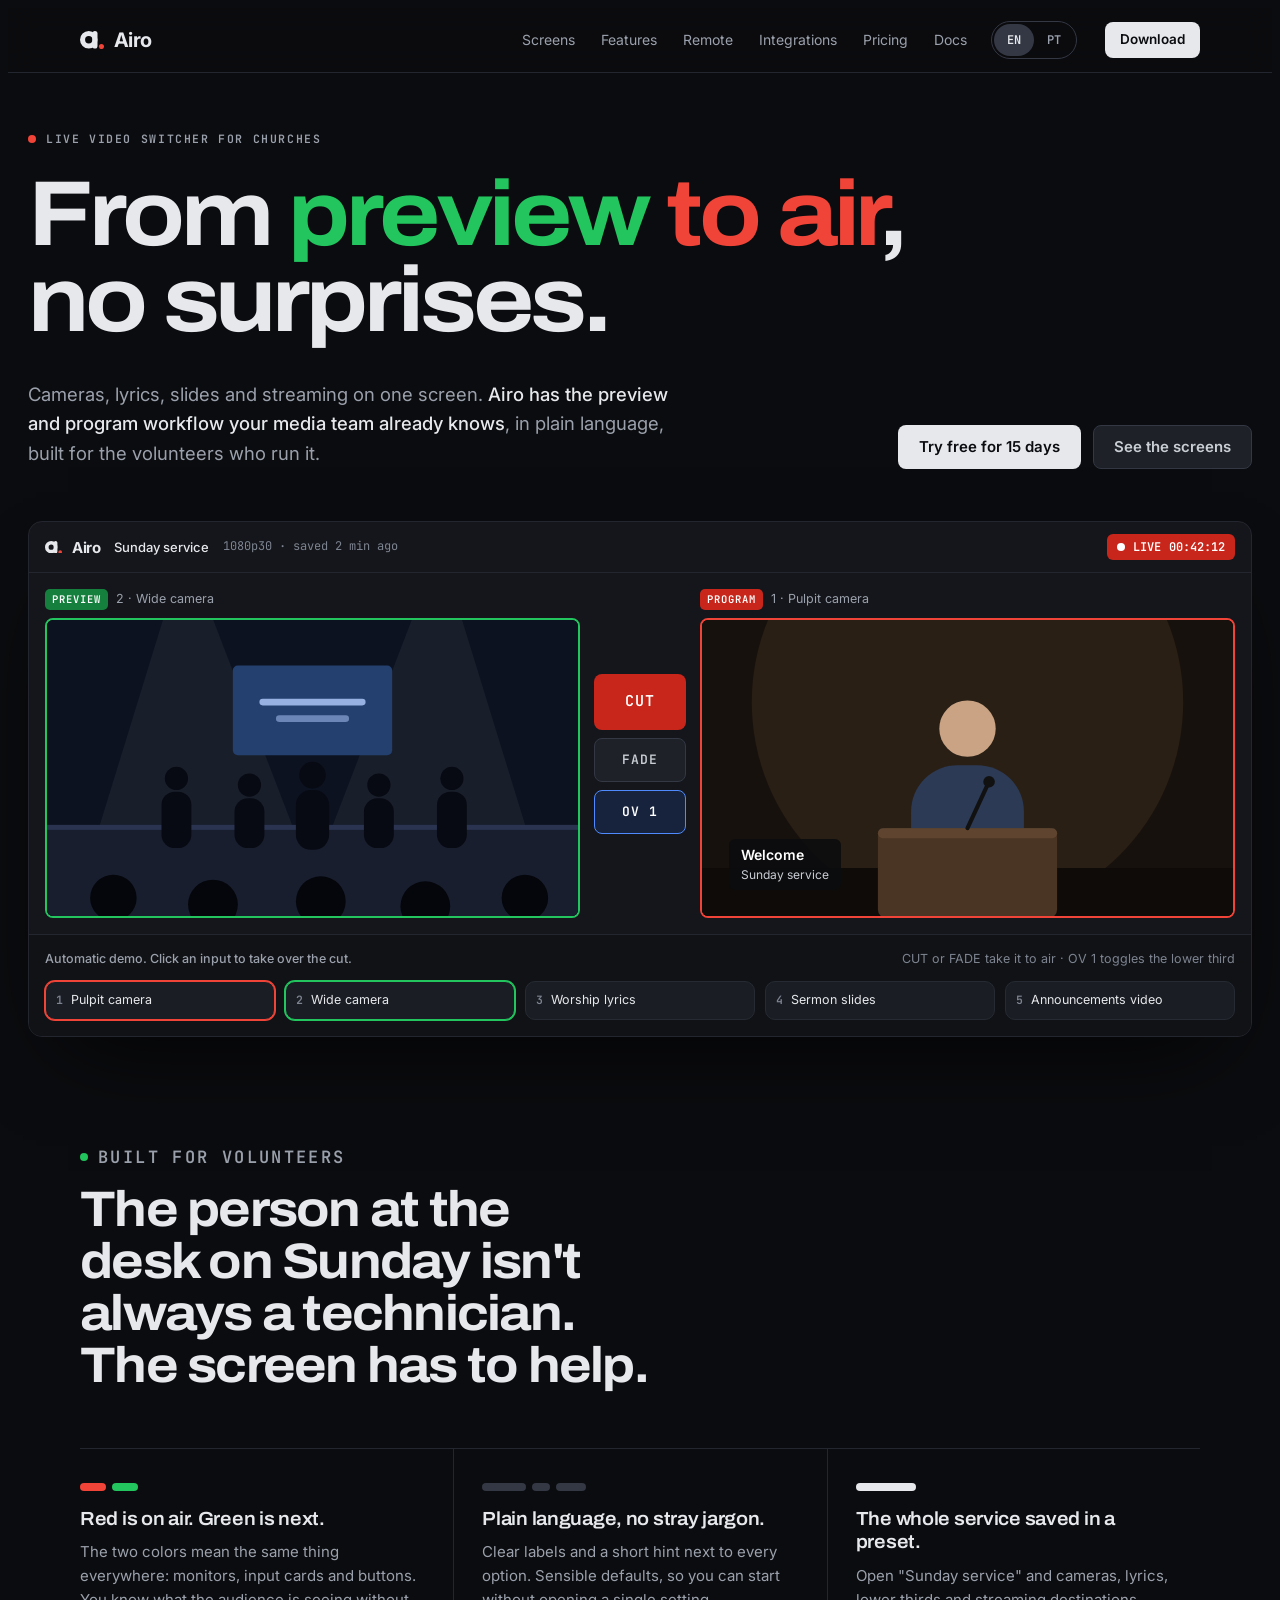
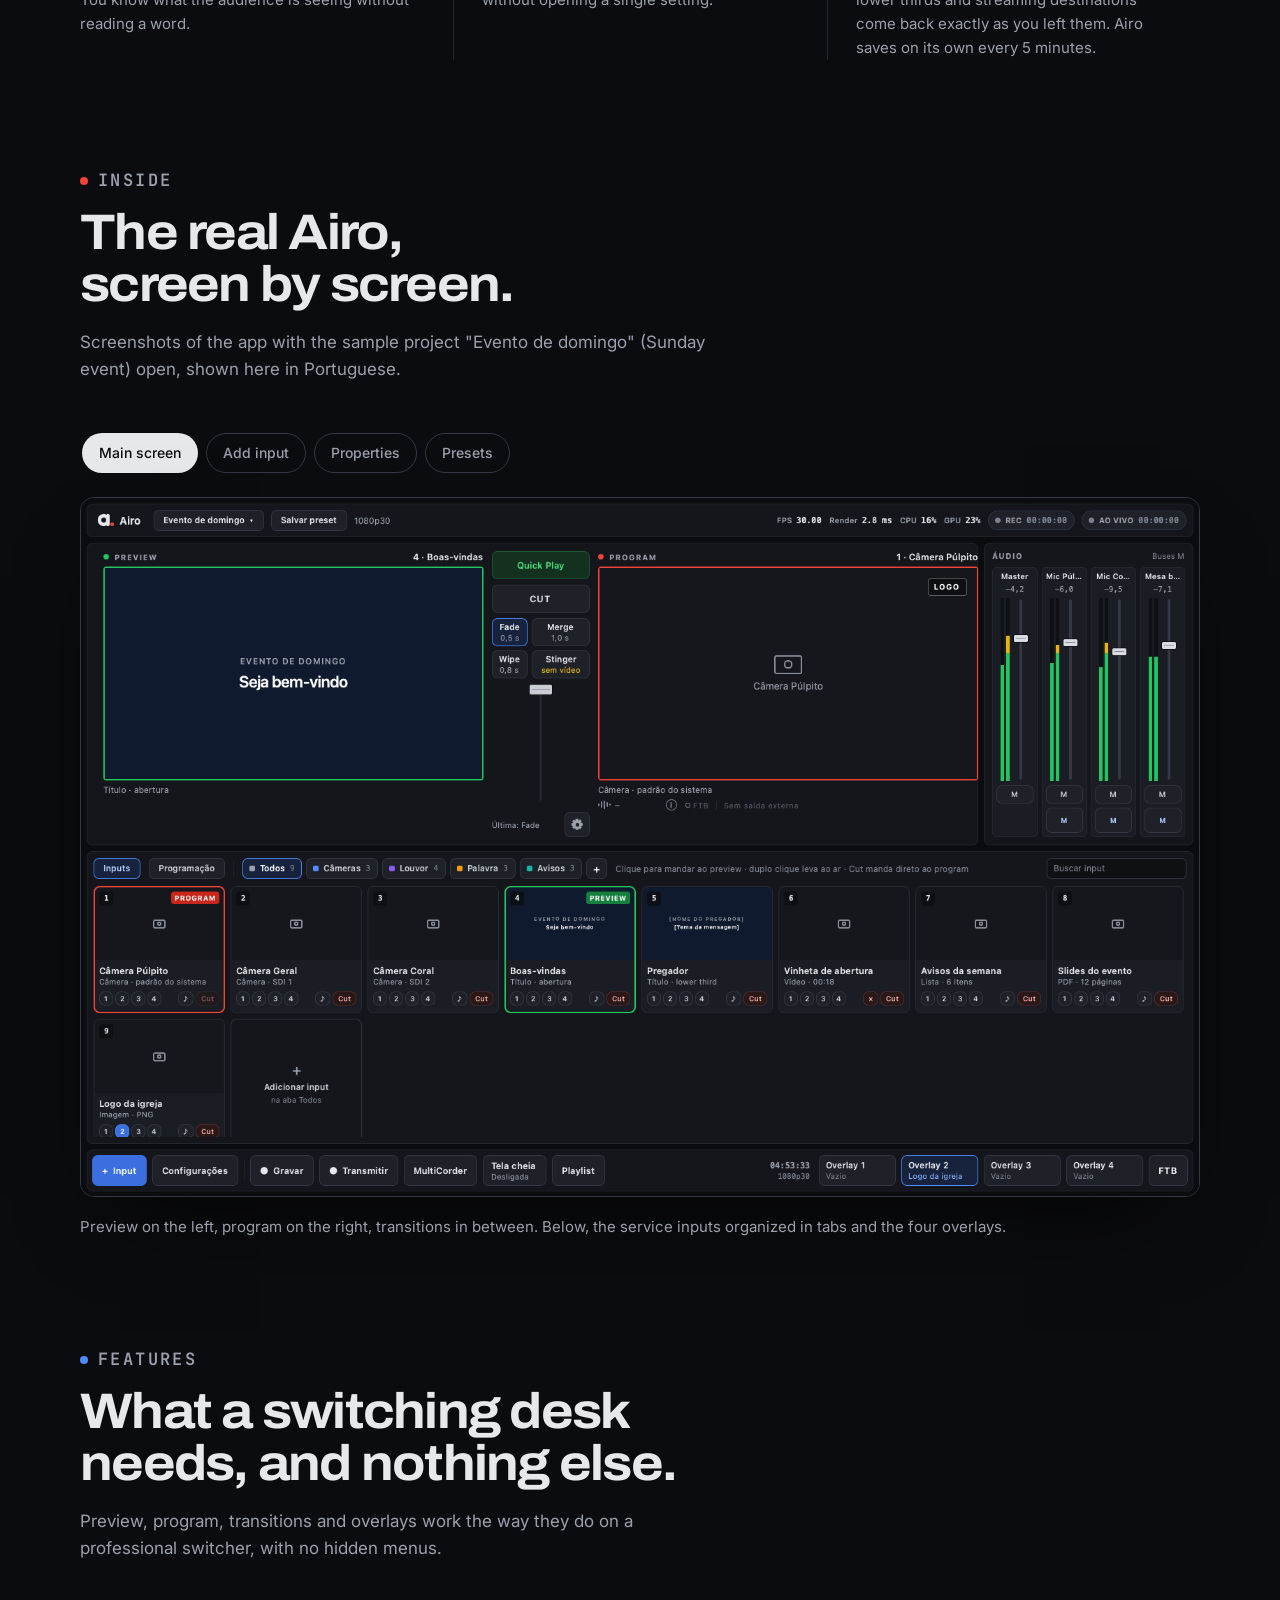
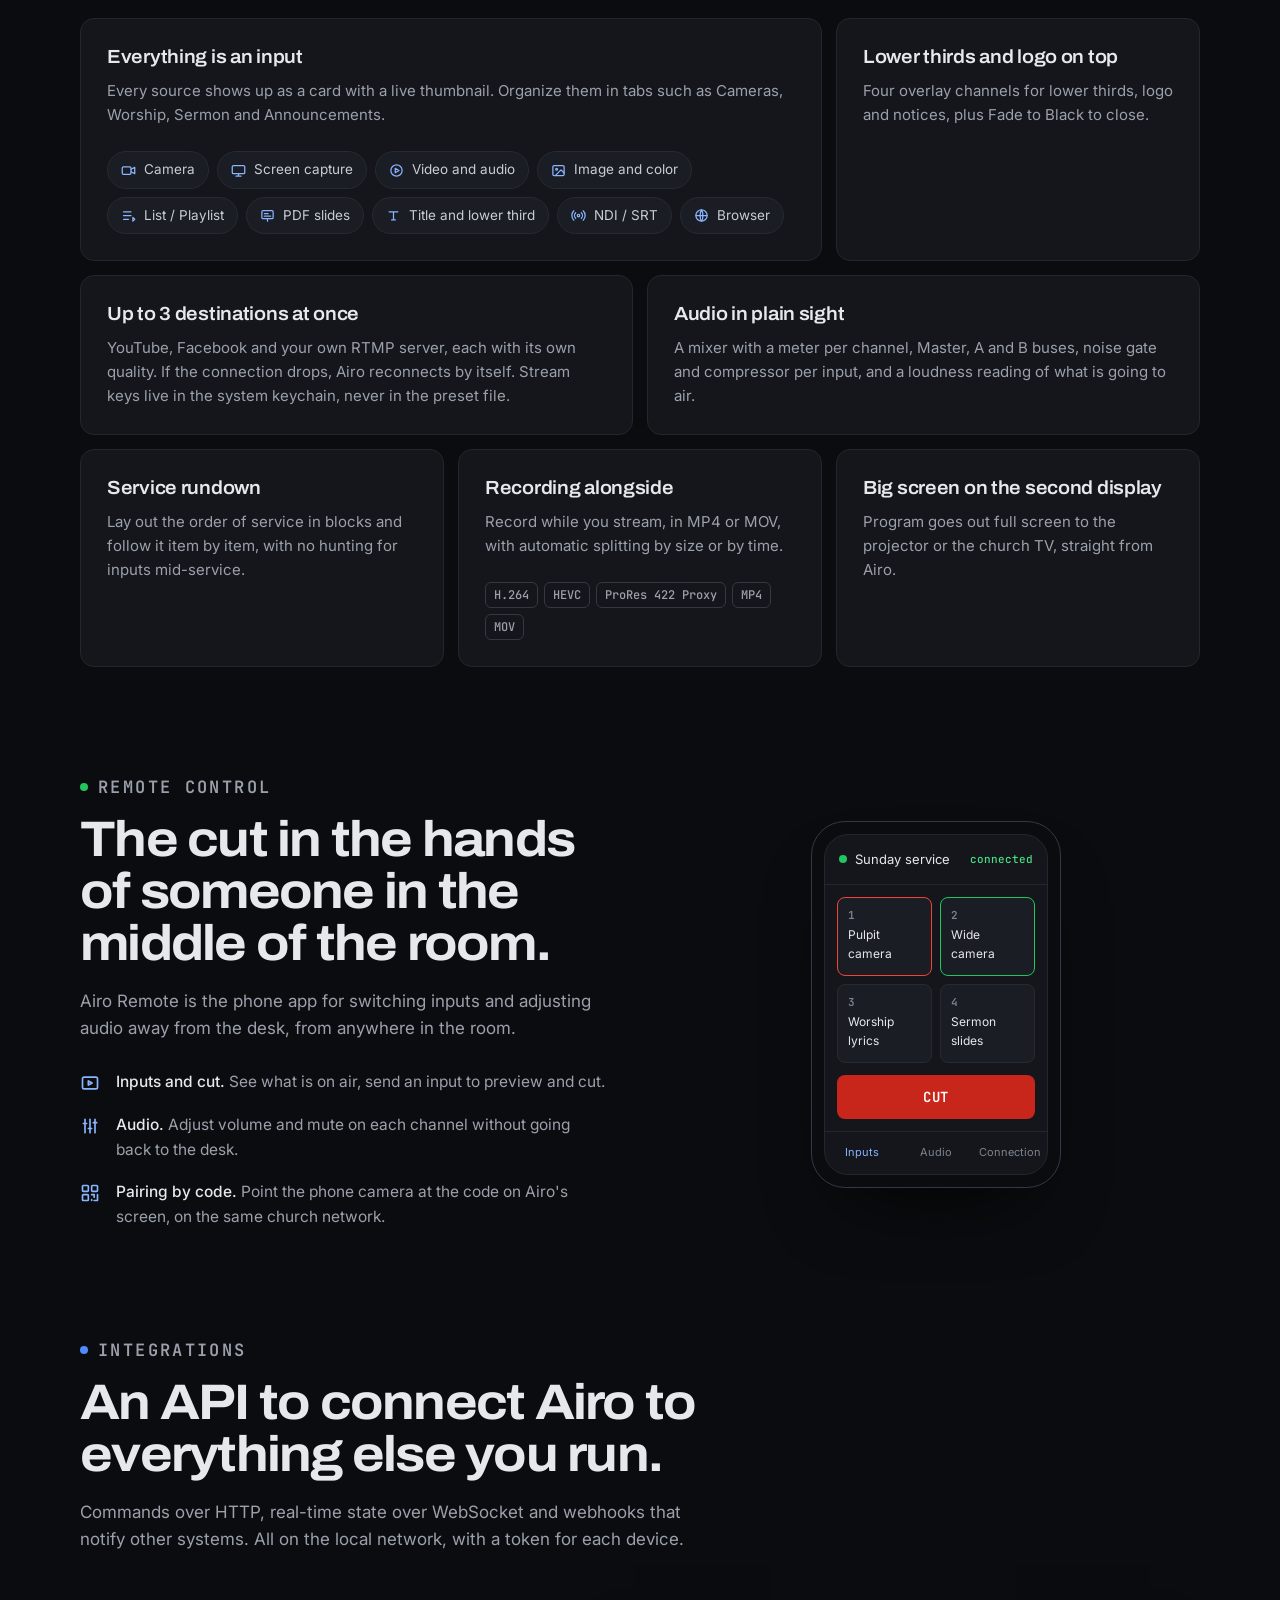
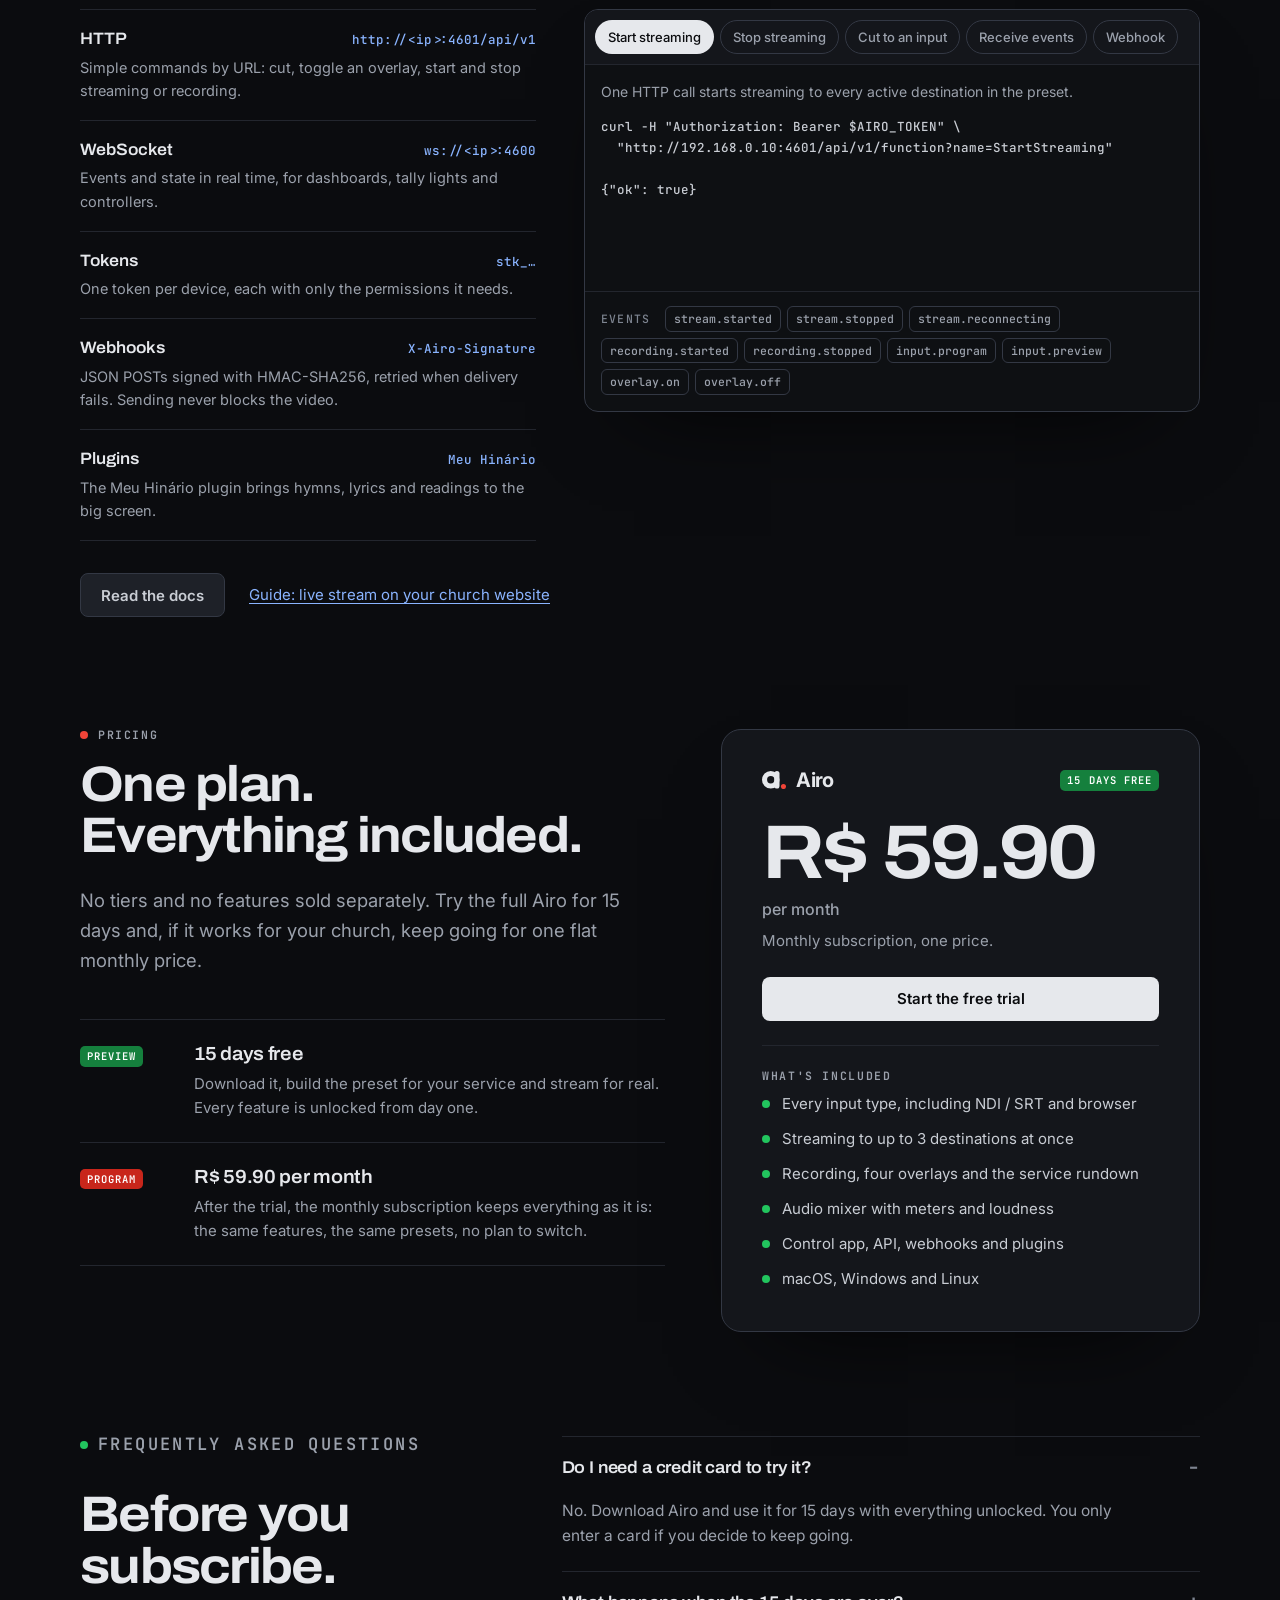
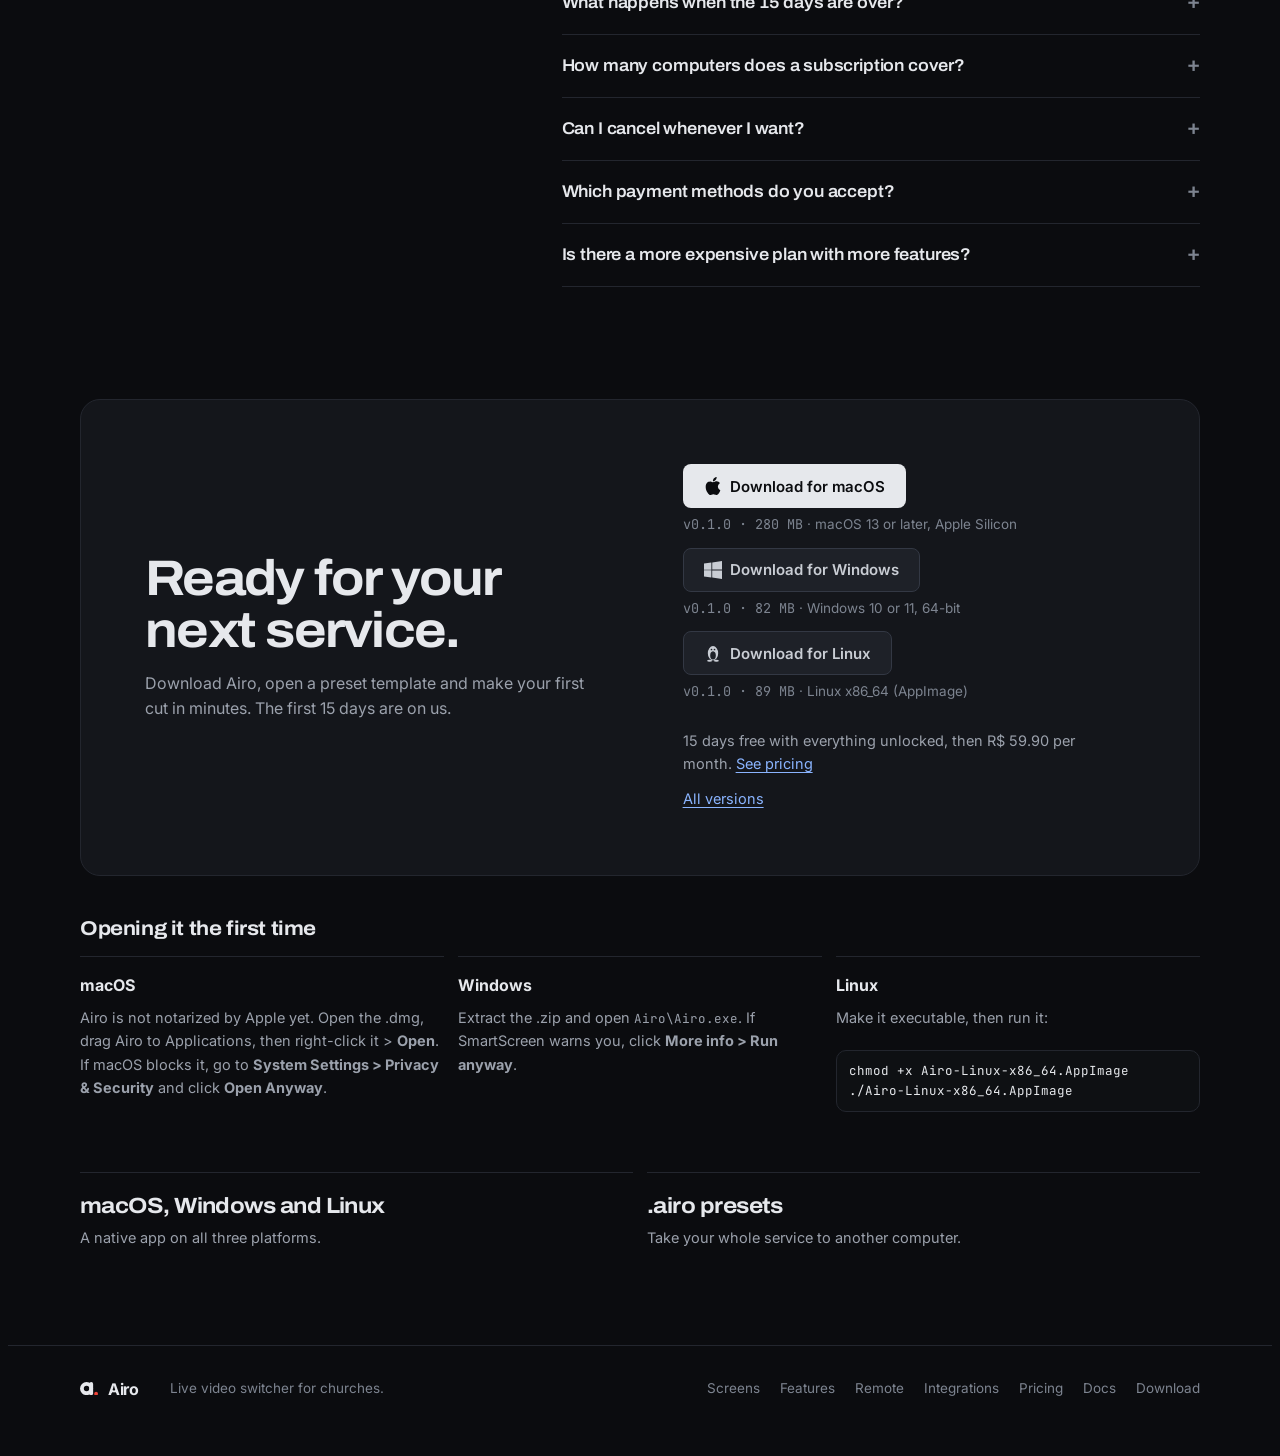
==== index.html @ 075a6757 "Publica o site do Airo com a seção de downloads da versão 0.1.0" ====
<!doctype html>
<html lang="pt-BR">
<head>
<meta charset="utf-8">
<meta name="viewport" content="width=device-width, initial-scale=1">
<title>Airo</title>
<meta name="description" content="Airo: switcher de vídeo ao vivo para igrejas, com preview e program, transmissão, letras e slides numa tela só. macOS, Windows e Linux.">
<meta property="og:type" content="website">
<meta property="og:site_name" content="Airo">
<meta property="og:title" content="Airo: switcher de vídeo ao vivo para igrejas">
<meta property="og:description" content="Câmeras, letras, slides e transmissão numa tela só, com o fluxo de preview e program que a equipe de mídia já conhece.">
<meta property="og:url" content="https://airo-app.github.io/">
<meta property="og:image" content="https://airo-app.github.io/img/principal.png">
<meta name="twitter:card" content="summary_large_image">
<meta name="theme-color" content="#0B0C0F">
<link rel="icon" href="favicon.svg" type="image/svg+xml">
<link rel="icon" href="img/favicon-32.png" sizes="32x32" type="image/png">
<link rel="apple-touch-icon" href="img/apple-touch-icon.png">
<link rel="preconnect" href="https://fonts.googleapis.com">
<link rel="stylesheet" href="https://fonts.googleapis.com/css2?family=Archivo:wdth,wght@62..125,500..800&family=Inter:wght@400;500;600&family=JetBrains+Mono:wght@500;600&display=swap">
<style>
/* Layout: título largo de ponta a ponta sobre um switcher que funciona sozinho; abaixo, faixas calmas.
   Verde (preview) e vermelho (no ar) são o código de cor; ações do site em botão claro, azul só no app. */
:root {
  color-scheme: dark;
  --bg: #0B0C0F;
  --surface: #14161B;
  --card: #1A1D23;
  --field: #0E1013;
  --line: #23262E;
  --line-2: #333844;
  --fg: #E6E8EC;
  --fg-2: #9BA1AC;
  --fg-3: #7D8490;
  --accent: #4F8BFF;
  --accent-text: #8AB4FF;
  --primary: #3B6FE0;
  --selected: #17233D;
  --live: #F04438;
  --live-label: #C8261B;
  --pvw: #22C55E;
  --pvw-label: #15803D;
  --ok-text: #4ADE80;
  --warn-text: #FACC15;
  --on-solid: #FFFFFF;
  --font-display: "Archivo", "Inter", "Helvetica Neue", Arial, sans-serif;
  --font-body: "Inter", "Helvetica Neue", Arial, sans-serif;
  --font-mono: "JetBrains Mono", ui-monospace, "SF Mono", Menlo, monospace;
  --r-window: 14px;
  --r-card: 10px;
  --r-btn: 8px;
}
*, *::before, *::after { box-sizing: border-box; }
[hidden] { display: none !important; }
html { scroll-behavior: smooth; }
body {
  background: var(--bg);
  color: var(--fg);
  font: 400 16px/1.6 var(--font-body);
  -webkit-font-smoothing: antialiased;
}
body::before {
  content: ""; position: fixed; inset: 0 0 auto; z-index: 10;
  height: env(safe-area-inset-top, 0px); background: var(--bg);
}
h1, h2, h3, p, ul, ol { margin: 0; }
ul, ol { padding: 0; list-style: none; }
a { color: inherit; text-decoration: none; }
button { font: inherit; color: inherit; cursor: pointer; }
:focus-visible { outline: 2px solid var(--accent-text); outline-offset: 2px; border-radius: 4px; }

.wrap {
  max-width: 1160px; margin-inline: auto;
  padding-left: max(20px, env(safe-area-inset-left, 0px));
  padding-right: max(20px, env(safe-area-inset-right, 0px));
}
.mono { font-family: var(--font-mono); font-variant-numeric: tabular-nums; }
.eyebrow {
  font: 600 11.5px/1 var(--font-mono); letter-spacing: 0.14em; text-transform: uppercase;
  color: var(--fg-2); display: flex; align-items: center; gap: 10px;
}
.dot { width: 8px; height: 8px; border-radius: 50%; background: var(--live); flex: none; }
.dot.green { background: var(--pvw); }
.dot.blue { background: var(--accent); }
.dot.idle { background: var(--line-2); }

/* Navegação */
.nav {
  position: sticky; top: env(safe-area-inset-top, 0px); z-index: 9;
  background: color-mix(in srgb, var(--bg) 82%, transparent);
  backdrop-filter: blur(14px); -webkit-backdrop-filter: blur(14px);
  border-bottom: 1px solid var(--line);
}
.nav .wrap { display: flex; align-items: center; gap: 28px; height: 64px; }
.brand { display: flex; align-items: center; gap: 10px; font: 700 20px/1 var(--font-body); letter-spacing: -0.03em; }
.brand svg { width: 24px; height: auto; }
.nav-links { display: flex; gap: 26px; margin-left: auto; margin-right: -4px; font-size: 14px; color: var(--fg-2); }
.nav-links a:hover { color: var(--fg); }
.btn {
  display: inline-flex; align-items: center; justify-content: center; gap: 8px;
  min-height: 44px; padding: 0 20px; border-radius: var(--r-btn);
  font: 600 15px/1 var(--font-body); border: 1px solid transparent; white-space: nowrap;
  transition: filter .15s, background .15s, border-color .15s;
}
.btn.primary { background: var(--fg); color: var(--bg); }
.btn.ghost { background: #1E2128; border-color: var(--line-2); color: #C9CDD4; }
.btn:hover { filter: brightness(1.15); }
.btn svg { width: 18px; height: 18px; flex: none; }
.btn.small { min-height: 36px; padding: 0 14px; font-size: 13.5px; }
.lang { display: flex; border: 1px solid var(--line-2); border-radius: 999px; padding: 2px; }
.lang button { min-width: 40px; min-height: 32px; border: 0; background: transparent; border-radius: 999px; font: 600 12px/1 var(--font-mono); color: var(--fg-2); }
.lang button[aria-pressed="true"] { background: var(--line-2); color: var(--fg); }

/* Hero */
.hero { padding-block: 60px 0; max-width: 1320px; }
.hero-head { display: grid; gap: 36px; }
h1 {
  font: 700 clamp(34px, 7.2vw, 112px)/0.94 var(--font-display); font-stretch: 112%;
  letter-spacing: -0.045em; margin-top: 26px;
}
h1 .line { display: block; animation: rise .8s cubic-bezier(.2, .7, .2, 1) both; }
h1 .line + .line { animation-delay: .08s; }
h1 .pv { color: var(--pvw); }
h1 em { font-style: normal; color: var(--live); white-space: nowrap; }
.hero-sub {
  display: grid; grid-template-columns: minmax(0, 1fr) auto; gap: 24px 48px; align-items: end;
  animation: rise .8s .16s cubic-bezier(.2, .7, .2, 1) both;
}
.lede { font-size: 18.5px; color: var(--fg-2); max-width: 54ch; }
.lede strong { color: var(--fg); font-weight: 500; }
.hero-cta { display: flex; flex-wrap: wrap; gap: 12px; }
@keyframes rise { from { transform: translateY(26px); opacity: .25; } }
@keyframes stage-in { from { transform: translateY(44px) scale(.97); opacity: .3; } }

/* Console (switcher interativo) */
.stage { position: relative; margin-top: 52px; animation: stage-in 1s .22s cubic-bezier(.2, .7, .2, 1) both; }
.stage::before {
  content: ""; position: absolute; inset: 12% 8% -6%; z-index: 0; pointer-events: none;
  background: radial-gradient(60% 60% at 72% 30%, rgba(240, 68, 56, .28), transparent 70%),
              radial-gradient(50% 60% at 26% 30%, rgba(34, 197, 94, .17), transparent 70%);
  filter: blur(30px);
}
.console {
  position: relative; z-index: 1; background: var(--surface);
  border: 1px solid var(--line); border-radius: var(--r-window); overflow: hidden;
  box-shadow: 0 40px 90px -40px rgba(0, 0, 0, .9);
}
.c-bar {
  display: flex; align-items: center; gap: 14px; flex-wrap: wrap;
  padding: 12px 16px; border-bottom: 1px solid var(--line); font-size: 13px;
}
.c-bar .brand { font-size: 15px; }
.c-bar .brand svg { width: 17px; }
.c-proj { color: var(--fg); font-weight: 500; }
.c-meta { color: var(--fg-3); font-size: 12px; }
.c-live {
  margin-left: auto; display: flex; align-items: center; gap: 8px;
  background: var(--live-label); color: var(--on-solid);
  font: 600 12px/1 var(--font-mono); padding: 7px 10px; border-radius: 6px;
}
.c-live .dot { background: var(--on-solid); animation: pulse 1.6s ease-in-out infinite; }
@keyframes pulse { 50% { opacity: .35; } }

.c-main { display: grid; grid-template-columns: 1fr 92px 1fr; gap: 14px; padding: 16px; align-items: center; }
.monitor { min-width: 0; }
.m-label { display: flex; align-items: center; gap: 8px; margin-bottom: 8px; font-size: 12.5px; color: var(--fg-2); }
.tag { font: 600 10.5px/1 var(--font-mono); letter-spacing: .1em; padding: 5px 7px; border-radius: 5px; color: var(--on-solid); }
.tag.pvw { background: var(--pvw-label); }
.tag.pgm { background: var(--live-label); }
.m-name { overflow: hidden; text-overflow: ellipsis; white-space: nowrap; }
.screen {
  position: relative; aspect-ratio: 16 / 9; max-width: 100%; overflow: hidden;
  border-radius: 8px; background: #000; border: 2px solid var(--line-2);
}
.screen.pvw { border-color: var(--pvw); }
.screen.pgm { border-color: var(--live); }
.screen svg { position: absolute; inset: 0; width: 100%; height: 100%; display: block; }
.screen .ghost-scene { transition: opacity .55s ease; }
.lower {
  position: absolute; left: 5%; bottom: 9%; max-width: 70%;
  background: rgba(11, 12, 15, .86); border-radius: 6px; padding: 7px 12px;
  font-size: clamp(9px, 1.25vw, 14px); line-height: 1.3;
  transform: translateY(8px); opacity: 0; transition: opacity .3s, transform .3s;
}
.lower.on { opacity: 1; transform: none; }
.lower b { display: block; font-weight: 600; color: var(--on-solid); }
.lower span { color: #C9CDD4; font-size: .86em; }

.trans { display: flex; flex-direction: column; gap: 8px; }
.t-btn {
  min-height: 44px; border-radius: var(--r-btn); background: #1E2128;
  border: 1px solid var(--line-2); font: 600 13px/1 var(--font-mono); letter-spacing: .06em; color: #C9CDD4;
}
.t-btn:hover { filter: brightness(1.2); }
.t-btn.cut { background: var(--live-label); border-color: transparent; color: var(--on-solid); min-height: 56px; font-size: 15px; }
.t-btn[aria-pressed="true"] { background: var(--selected); border-color: var(--accent); color: var(--on-solid); }

.c-inputs { border-top: 1px solid var(--line); padding: 14px 16px 16px; background: #101216; }
.c-hint { display: flex; flex-wrap: wrap; gap: 6px 16px; justify-content: space-between; font-size: 12.5px; color: var(--fg-3); margin-bottom: 12px; }
.c-hint b { color: var(--fg-2); font-weight: 500; }
.inputs { display: grid; grid-template-columns: repeat(5, minmax(0, 1fr)); gap: 10px; }
.in {
  text-align: left; background: var(--card); border: 1px solid #262A33; border-radius: var(--r-card);
  padding: 0; overflow: hidden; display: flex; flex-direction: column;
}
.in:hover { border-color: var(--line-2); }
.in .thumb { position: relative; aspect-ratio: 16 / 9; background: #000; }
.in .thumb svg { position: absolute; inset: 0; width: 100%; height: 100%; display: block; }
.in .tally {
  position: absolute; top: 6px; right: 6px; font: 600 9.5px/1 var(--font-mono); letter-spacing: .08em;
  padding: 4px 6px; border-radius: 4px; color: var(--on-solid); display: none;
}
.in.is-pgm { border-color: var(--live); box-shadow: 0 0 0 1px var(--live); }
.in.is-pvw { border-color: var(--pvw); box-shadow: 0 0 0 1px var(--pvw); }
.in.is-pgm .tally { display: block; background: var(--live-label); }
.in.is-pvw .tally { display: block; background: var(--pvw-label); }
.in .meta { display: flex; gap: 8px; align-items: baseline; padding: 8px 10px 9px; font-size: 12.5px; min-width: 0; }
.in .n { font: 600 11.5px/1 var(--font-mono); color: var(--fg-3); }
.in .nm { overflow: hidden; text-overflow: ellipsis; white-space: nowrap; }

/* Seções */
section { padding-block: 112px 0; }
.sec-head { display: grid; gap: 18px; max-width: 760px; }
h2 { font: 700 clamp(28px, 3.9vw, 50px)/1.04 var(--font-display); font-stretch: 110%; letter-spacing: -0.035em; text-wrap: balance; }
.sec-head p { color: var(--fg-2); font-size: 17px; max-width: 58ch; }
h3 { font: 600 19px/1.25 var(--font-display); font-stretch: 106%; letter-spacing: -0.015em; }

/* Princípios */
.principles { display: grid; grid-template-columns: repeat(3, minmax(0, 1fr)); gap: 0; margin-top: 56px; border-top: 1px solid var(--line); }
.principles li { padding: 28px 28px 0 0; display: grid; gap: 10px; align-content: start; }
.principles li + li { padding-left: 28px; border-left: 1px solid var(--line); }
.principles p { color: var(--fg-2); font-size: 15px; }
.swatches { display: flex; gap: 6px; height: 20px; align-items: center; }
.swatches i { width: 26px; height: 8px; border-radius: 4px; background: var(--line-2); }

/* Recursos */
.bento { display: grid; grid-template-columns: repeat(6, minmax(0, 1fr)); gap: 14px; margin-top: 56px; }
.cell {
  grid-column: span 2; background: var(--surface); border: 1px solid var(--line); border-radius: var(--r-window);
  padding: 26px; display: flex; flex-direction: column; gap: 10px; min-width: 0;
}
.cell.wide { grid-column: span 4; }
.cell.half { grid-column: span 3; }
.cell p { color: var(--fg-2); font-size: 15px; }
.cell .vis { margin-top: auto; padding-top: 14px; }
.chips { display: flex; flex-wrap: wrap; gap: 8px; }
.chip {
  display: inline-flex; align-items: center; gap: 8px; font-size: 13.5px; color: #C9CDD4;
  background: var(--card); border: 1px solid #262A33; border-radius: 999px; padding: 7px 13px;
}
.chip svg { width: 15px; height: 15px; color: var(--accent-text); flex: none; }
.shots { margin-top: 48px; display: grid; gap: 18px; }
.tabs { display: flex; gap: 8px; overflow-x: auto; padding: 2px 2px 6px; }
.tab {
  flex: none; min-height: 40px; padding: 0 16px; border-radius: 999px; background: transparent;
  border: 1px solid var(--line-2); color: var(--fg-2); font: 500 14px/1 var(--font-body);
}
.tab:hover { color: var(--fg); }
.tab[aria-selected="true"] { background: var(--fg); color: var(--bg); border-color: transparent; }
.shot-frame {
  border: 1px solid var(--line-2); border-radius: var(--r-window); overflow: hidden; background: var(--surface);
  box-shadow: 0 40px 90px -40px rgba(0, 0, 0, .9); aspect-ratio: 1600 / 1000; max-width: 100%;
}
.shot-frame img { display: block; width: 100%; height: auto; }
.shot-cap { display: flex; flex-wrap: wrap; justify-content: space-between; gap: 6px 24px; color: var(--fg-2); font-size: 15px; }
.codecs { display: flex; flex-wrap: wrap; gap: 6px; }
.codecs span { font: 500 12px/1 var(--font-mono); color: var(--fg-2); border: 1px solid var(--line-2); border-radius: 6px; padding: 6px 8px; }

/* Controle remoto */
.split { display: grid; grid-template-columns: 1fr 1fr; gap: 64px; align-items: center; }
.split > * { min-width: 0; }
.list { display: grid; gap: 18px; margin-top: 28px; }
.list li { display: grid; grid-template-columns: 22px 1fr; gap: 14px; color: var(--fg-2); font-size: 15.5px; }
.list svg { width: 20px; height: 20px; color: var(--accent-text); margin-top: 3px; }
.list b { color: var(--fg); font-weight: 500; }
.devices { position: relative; display: flex; justify-content: center; gap: 20px; align-items: flex-end; }
.phone { width: 250px; max-width: 100%; background: var(--bg); border: 1px solid var(--line-2); border-radius: 34px; padding: 12px; box-shadow: 0 40px 80px -40px rgba(0,0,0,.9); }
.phone-in { background: var(--surface); border-radius: 24px; overflow: hidden; border: 1px solid var(--line); }
.p-top { display: flex; align-items: center; gap: 8px; padding: 14px; font-size: 13px; border-bottom: 1px solid var(--line); }
.p-top .r { margin-left: auto; font: 500 11px/1 var(--font-mono); color: var(--ok-text); }
.p-grid { display: grid; grid-template-columns: 1fr 1fr; gap: 8px; padding: 12px; }
.p-in { border: 1px solid #262A33; background: var(--card); border-radius: 8px; padding: 12px 10px; font-size: 12px; display: grid; gap: 4px; }
.p-in .n { font: 600 11px/1 var(--font-mono); color: var(--fg-3); }
.p-in.pgm { border-color: var(--live); }
.p-in.pvw { border-color: var(--pvw); }
.p-cut { margin: 0 12px 12px; background: var(--live-label); color: var(--on-solid); border-radius: 8px; text-align: center; font: 600 14px/44px var(--font-mono); letter-spacing: .06em; }
.p-tabs { display: grid; grid-template-columns: repeat(3, 1fr); border-top: 1px solid var(--line); font-size: 11px; color: var(--fg-3); text-align: center; }
.p-tabs span { padding: 12px 0; }
.p-tabs .on { color: var(--accent-text); }
.api { display: grid; grid-template-columns: minmax(0, .85fr) minmax(0, 1.15fr); gap: 48px; margin-top: 56px; align-items: start; }
.specs { border-top: 1px solid var(--line); }
.specs li { padding: 18px 0; border-bottom: 1px solid var(--line); display: grid; gap: 6px; }
.specs .k { display: flex; justify-content: space-between; align-items: baseline; gap: 6px 12px; flex-wrap: wrap; }
.specs b { font: 600 16.5px/1.3 var(--font-display); font-stretch: 106%; }
.specs code { font: 500 12.5px/1.4 var(--font-mono); color: var(--accent-text); overflow-wrap: anywhere; }
.specs p { color: var(--fg-2); font-size: 14.5px; }
.term { background: var(--field); border: 1px solid var(--line-2); border-radius: var(--r-window); overflow: hidden; box-shadow: 0 40px 90px -50px rgba(0, 0, 0, .9); }
.term-tabs { display: flex; gap: 6px; overflow-x: auto; padding: 10px; border-bottom: 1px solid var(--line); background: var(--surface); }
.term-tabs .tab { min-height: 34px; padding: 0 12px; font-size: 13px; }
.term-tabs, .term pre { scrollbar-width: thin; scrollbar-color: var(--line-2) transparent; }
.term-desc { padding: 16px 16px 0; color: var(--fg-2); font-size: 14px; }
.term pre { margin: 0; padding: 12px 16px 18px; overflow-x: auto; font: 500 12.5px/1.7 var(--font-mono); color: #C9CDD4; min-height: 15em; }
.events { display: flex; flex-wrap: wrap; align-items: center; gap: 6px; padding: 14px 16px 16px; border-top: 1px solid var(--line); }
.events span { font: 500 11.5px/1 var(--font-mono); color: var(--fg-2); border: 1px solid var(--line-2); border-radius: 6px; padding: 6px 8px; }
.events .ev-label { border: 0; padding-left: 0; letter-spacing: .12em; text-transform: uppercase; color: var(--fg-3); }

/* Preços */
.pricing h2 { margin-top: 18px; }
.price-grid { display: grid; grid-template-columns: minmax(0, 1.1fr) minmax(0, .9fr); gap: 56px; align-items: start; }
.pricing .lede { margin-top: 24px; }
.steps { display: grid; margin-top: 44px; border-top: 1px solid var(--line); }
.steps li { display: grid; grid-template-columns: 96px minmax(0, 1fr); gap: 18px; padding: 22px 0; border-bottom: 1px solid var(--line); align-items: start; }
.steps .tag { justify-self: start; margin-top: 4px; }
.steps p { color: var(--fg-2); font-size: 15px; margin-top: 6px; }
.price-card { background: var(--surface); border: 1px solid var(--line-2); border-radius: 20px; padding: clamp(24px, 4vw, 40px); display: grid; gap: 24px; box-shadow: 0 40px 90px -50px rgba(0, 0, 0, .9); }
.price-top { display: flex; justify-content: space-between; align-items: center; gap: 12px; flex-wrap: wrap; }
.price { display: flex; align-items: baseline; gap: 10px; flex-wrap: wrap; font: 700 clamp(46px, 6vw, 76px)/1 var(--font-display); font-stretch: 112%; letter-spacing: -0.04em; font-variant-numeric: tabular-nums; }
.price small { font: 500 16px/1 var(--font-body); font-stretch: 100%; letter-spacing: 0; color: var(--fg-2); }
.price-note { color: var(--fg-2); font-size: 15px; }
.incl { display: grid; gap: 11px; padding-top: 24px; border-top: 1px solid var(--line); font-size: 15px; color: #C9CDD4; }
.incl li { display: grid; grid-template-columns: 8px minmax(0, 1fr); gap: 12px; align-items: baseline; }
.incl .dot { transform: translateY(-1px); }
.incl-title { font: 600 11.5px/1 var(--font-mono); letter-spacing: .14em; text-transform: uppercase; color: var(--fg-2); }
.price-card .btn { width: 100%; }
.dl-note { flex-basis: 100%; color: var(--fg-2); font-size: 14.5px; }
.dl-note a, .price-note a { color: var(--accent-text); text-decoration: underline; text-underline-offset: 3px; }
.faq { margin-top: 104px; display: grid; grid-template-columns: minmax(0, .8fr) minmax(0, 1.2fr); gap: 56px; align-items: start; }
.faq-list { border-top: 1px solid var(--line); }
.faq details { border-bottom: 1px solid var(--line); }
.faq summary {
  list-style: none; cursor: pointer; display: flex; justify-content: space-between; align-items: center; gap: 16px;
  padding: 20px 0; min-height: 44px; font: 600 17px/1.3 var(--font-display); font-stretch: 106%; letter-spacing: -0.01em;
}
.faq summary::-webkit-details-marker { display: none; }
.faq summary::after { content: "+"; flex: none; font: 500 22px/1 var(--font-mono); color: var(--fg-3); }
.faq details[open] summary::after { content: "−"; }
.faq summary:hover::after { color: var(--fg); }
.faq details p { color: var(--fg-2); font-size: 15.5px; padding: 0 40px 22px 0; max-width: 60ch; }

/* Docs */
[data-l="pt"] { display: none !important; }
html[lang="pt-BR"] [data-l="pt"] { display: revert !important; }
html[lang="pt-BR"] [data-l="en"] { display: none !important; }
.docs { display: grid; grid-template-columns: 230px minmax(0, 1fr); gap: 56px; padding-block: 56px 0; align-items: start; }
.doc-nav { position: sticky; top: calc(88px + env(safe-area-inset-top, 0px)); display: grid; gap: 4px; font-size: 14.5px; }
.doc-nav a { padding: 9px 12px; border-radius: 8px; color: var(--fg-2); }
.doc-nav a:hover { color: var(--fg); }
.doc-nav a[aria-current="page"] { background: var(--selected); color: var(--fg); }
.doc-nav .grp { margin: 16px 12px 4px; font: 600 11px/1 var(--font-mono); letter-spacing: .14em; text-transform: uppercase; color: var(--fg-3); }
.doc-body { min-width: 0; max-width: 800px; }
.doc-body .doc-title { font-size: clamp(30px, 4vw, 46px); line-height: 1.04; letter-spacing: -0.035em; margin-top: 16px; text-wrap: balance; }
.doc-body .doc-lede { font-size: 18px; color: var(--fg-2); margin-top: 18px; }
.doc-body h2 { font-size: 24px; margin-top: 52px; display: flex; align-items: center; gap: 12px; text-wrap: wrap; }
.doc-body h2 .num { flex: none; width: 30px; height: 30px; border-radius: 50%; display: grid; place-items: center; background: var(--live-label); color: var(--on-solid); font: 600 14px/1 var(--font-mono); letter-spacing: 0; }
.doc-body p, .doc-body li { color: #C9CDD4; font-size: 16px; line-height: 1.65; max-width: 70ch; }
.doc-body p { margin-top: 14px; }
.doc-body ul, .doc-body ol { margin-top: 14px; padding-left: 22px; display: grid; gap: 8px; }
.doc-body ul { list-style: disc; }
.doc-body ol { list-style: decimal; }
.doc-body li::marker { color: var(--fg-3); }
.doc-body b { color: var(--fg); font-weight: 600; }
.doc-body code { font: 500 .86em/1.4 var(--font-mono); background: var(--card); border: 1px solid var(--line); border-radius: 5px; padding: 1px 5px; overflow-wrap: anywhere; }
.doc-code { margin-top: 18px; background: var(--field); border: 1px solid var(--line-2); border-radius: 10px; overflow: hidden; }
.doc-code .cap { padding: 9px 16px; border-bottom: 1px solid var(--line); background: var(--surface); font: 500 11.5px/1 var(--font-mono); color: var(--fg-3); }
.doc-code pre { margin: 0; padding: 14px 16px 16px; overflow-x: auto; font: 500 12.5px/1.7 var(--font-mono); color: #C9CDD4; scrollbar-width: thin; scrollbar-color: var(--line-2) transparent; }
.doc-note { margin-top: 18px; border: 1px solid var(--line-2); background: var(--surface); border-radius: 10px; padding: 14px 16px; font-size: 14.5px; line-height: 1.6; color: var(--fg-2); max-width: 70ch; }
.doc-table { margin-top: 18px; overflow-x: auto; border: 1px solid var(--line); border-radius: 10px; scrollbar-width: thin; }
.doc-table table { width: 100%; border-collapse: collapse; font-size: 14.5px; min-width: 520px; }
.doc-table th { text-align: left; padding: 10px 14px; background: var(--surface); font: 600 11px/1.3 var(--font-mono); letter-spacing: .1em; text-transform: uppercase; color: var(--fg-2); }
.doc-table td { padding: 11px 14px; border-top: 1px solid var(--line); color: #C9CDD4; vertical-align: top; line-height: 1.5; }
.doc-flow { margin-top: 28px; display: flex; align-items: stretch; gap: 6px; }
.doc-flow .node { flex: 1 1 0; min-width: 0; background: var(--surface); border: 1px solid var(--line-2); border-radius: 10px; padding: 12px; display: grid; gap: 4px; align-content: start; }
.doc-flow .node b { font: 600 14px/1.3 var(--font-display); }
.doc-flow .node small { font-size: 12.5px; color: var(--fg-2); line-height: 1.4; }
.doc-flow .arrow { align-self: center; color: var(--fg-3); font: 500 16px/1 var(--font-mono); }
.doc-next { margin-top: 56px; padding-top: 22px; border-top: 1px solid var(--line); }
.doc-next a { color: var(--accent-text); font-weight: 500; }
.api-more { display: flex; flex-wrap: wrap; align-items: center; gap: 14px 24px; margin-top: 32px; }
.api-more a.link { color: var(--accent-text); text-decoration: underline; text-underline-offset: 3px; font-size: 15px; }
.nav-links a[aria-current="page"] { color: var(--fg); }

/* Baixar */
.open { display: grid; grid-template-columns: repeat(2, minmax(0, 1fr)); gap: 14px; margin-top: 48px; }
.fact { border-top: 1px solid var(--line); padding-top: 20px; display: grid; gap: 6px; }
.fact b { font: 700 22px/1.2 var(--font-display); font-stretch: 110%; letter-spacing: -0.025em; }
.fact span { color: var(--fg-2); font-size: 14.5px; }
.cta {
  margin-top: 0; background: var(--surface); border: 1px solid var(--line); border-radius: 20px;
  padding: clamp(28px, 5vw, 64px); display: grid; grid-template-columns: 1.1fr 1fr; gap: 40px; align-items: center;
}
.cta > * { min-width: 0; }
.cta p { color: var(--fg-2); margin-top: 14px; max-width: 44ch; }
.dl { display: flex; flex-wrap: wrap; gap: 12px; }
.dl-item { display: grid; gap: 6px; flex: 1 1 100%; }
.dl-item .btn { justify-self: start; }
.dl-item .btn[aria-disabled="true"] { opacity: .5; cursor: not-allowed; filter: none; }
.cta p.dl-meta { margin-top: 0; font-size: 13.5px; color: var(--fg-3); max-width: none; }
.cta p.dl-all { margin-top: 0; font-size: 14.5px; }
.dl-all a { color: var(--accent-text); text-decoration: underline; text-underline-offset: 3px; }
.first-run { margin-top: 40px; }
.first-run h3 { font: 700 20px/1.2 var(--font-display); font-stretch: 110%; letter-spacing: -0.02em; }
.first-run-grid { display: grid; grid-template-columns: repeat(3, minmax(0, 1fr)); gap: 14px; margin-top: 16px; }
.first-run-grid > div { border-top: 1px solid var(--line); padding-top: 16px; display: grid; gap: 8px; align-content: start; min-width: 0; }
.first-run-grid p { color: var(--fg-2); font-size: 14.5px; }
.first-run-grid code, .first-run-grid pre { font-family: var(--font-mono); font-size: 12.5px; }
.first-run-grid pre { background: var(--field); border: 1px solid var(--line); border-radius: 10px; padding: 10px 12px; overflow-x: auto; color: var(--fg); }

footer { margin-top: 96px; border-top: 1px solid var(--line); padding-block: 32px 48px; color: var(--fg-3); font-size: 13.5px; }
footer .wrap { display: flex; flex-wrap: wrap; gap: 16px 32px; align-items: center; }
footer .brand { color: var(--fg); font-size: 16px; }
footer .brand svg { width: 18px; }
footer nav { margin-left: auto; display: flex; flex-wrap: wrap; gap: 20px; }
footer a:hover { color: var(--fg); }

@media (max-width: 960px) {
  .hero-sub, .split, .cta, .price-grid, .faq, .api { grid-template-columns: 1fr; gap: 28px; }
  .docs { grid-template-columns: 1fr; gap: 28px; padding-top: 28px; }
  .doc-nav { position: static; display: flex; overflow-x: auto; gap: 6px; padding-bottom: 6px; scrollbar-width: thin; }
  .doc-nav a { flex: none; border: 1px solid var(--line-2); border-radius: 999px; white-space: nowrap; }
  .doc-nav .grp { display: none; }
  .doc-flow { flex-wrap: wrap; }
  .doc-flow .node { flex-basis: 130px; }
  .doc-flow .arrow { display: none; }
  .bento { grid-template-columns: repeat(2, minmax(0, 1fr)); }
  .cell, .cell.wide, .cell.half { grid-column: span 1; }
  .cell.wide { grid-column: span 2; }
  .nav-links { display: none; }
  .nav .lang { margin-left: auto; }
  .nav .wrap { gap: 12px; }
}
@media (max-width: 640px) {
  .hero { padding-top: 44px; }
  section { padding-top: 80px; }
  .c-main { grid-template-columns: 1fr 1fr; gap: 10px; padding: 12px; }
  .trans { grid-column: 1 / -1; grid-row: 2; flex-direction: row; }
  .trans .t-btn { flex: 1; min-height: 48px; }
  .c-meta { display: none; }
  .inputs { display: flex; overflow-x: auto; padding-bottom: 6px; scroll-snap-type: x proximity; }
  .in { flex: 0 0 128px; scroll-snap-align: start; }
  .principles, .open, .first-run-grid { grid-template-columns: 1fr; }
  .steps li { grid-template-columns: 1fr; gap: 8px; }
  .principles li, .principles li + li { padding: 24px 0; border-left: 0; }
  .principles li + li { border-top: 1px solid var(--line); }
  .bento { grid-template-columns: 1fr; }
  .cell.wide { grid-column: span 1; }
  .devices { flex-direction: column; align-items: center; }
  footer nav { margin-left: 0; }
}
@media (prefers-reduced-motion: reduce) {
  html { scroll-behavior: auto; }
  .c-live .dot, h1 .line, .hero-sub, .stage { animation: none; }
  .screen .ghost-scene, .lower { transition: none; }
}
</style>

<!-- Cenas de exemplo dos inputs (desenhos, sem imagens externas) -->
<svg width="0" height="0" style="position:absolute" aria-hidden="true">
  <symbol id="s-pulpito" viewBox="0 0 320 180" preserveAspectRatio="xMidYMid slice">
    <rect width="320" height="180" fill="#17110D"></rect>
    <circle cx="160" cy="50" r="130" fill="#3A2A1C" opacity=".55"></circle>
    <rect x="0" y="150" width="320" height="30" fill="#0F0B08"></rect>
    <circle cx="160" cy="66" r="17" fill="#C9A384"></circle>
    <rect x="126" y="88" width="68" height="92" rx="28" fill="#2C3A55"></rect>
    <rect x="106" y="126" width="108" height="54" rx="5" fill="#4A3423"></rect>
    <rect x="106" y="126" width="108" height="6" rx="3" fill="#5F4530"></rect>
    <path d="M160 126 L172 100" stroke="#111" stroke-width="2.5" fill="none" stroke-linecap="round"></path>
    <circle cx="173" cy="98" r="3.5" fill="#111"></circle>
  </symbol>
  <symbol id="s-geral" viewBox="0 0 320 180" preserveAspectRatio="xMidYMid slice">
    <rect width="320" height="180" fill="#0D1220"></rect>
    <polygon points="70,0 100,0 150,130 30,130" fill="#FFFFFF" opacity=".05"></polygon>
    <polygon points="220,0 250,0 290,130 170,130" fill="#FFFFFF" opacity=".05"></polygon>
    <rect x="112" y="28" width="96" height="54" rx="3" fill="#23406E"></rect>
    <rect x="128" y="48" width="64" height="4" rx="2" fill="#B5CEFF" opacity=".8"></rect>
    <rect x="138" y="58" width="44" height="4" rx="2" fill="#B5CEFF" opacity=".5"></rect>
    <rect x="0" y="124" width="320" height="56" fill="#181E2E"></rect>
    <rect x="0" y="124" width="320" height="3" fill="#2A3350"></rect>
    <g fill="#070A12">
      <circle cx="78" cy="96" r="7"></circle><rect x="69" y="104" width="18" height="34" rx="8"></rect>
      <circle cx="122" cy="100" r="7"></circle><rect x="113" y="108" width="18" height="30" rx="8"></rect>
      <circle cx="160" cy="94" r="8"></circle><rect x="150" y="103" width="20" height="36" rx="9"></rect>
      <circle cx="200" cy="100" r="7"></circle><rect x="191" y="108" width="18" height="30" rx="8"></rect>
      <circle cx="244" cy="96" r="7"></circle><rect x="235" y="104" width="18" height="34" rx="8"></rect>
    </g>
    <g fill="#04060B">
      <circle cx="40" cy="168" r="14"></circle><circle cx="100" cy="172" r="15"></circle><circle cx="165" cy="170" r="15"></circle>
      <circle cx="228" cy="173" r="15"></circle><circle cx="288" cy="168" r="14"></circle>
    </g>
  </symbol>
  <symbol id="s-letra" viewBox="0 0 320 180" preserveAspectRatio="xMidYMid slice">
    <rect width="320" height="180" fill="#0B1630"></rect>
    <circle cx="260" cy="20" r="110" fill="#17306A" opacity=".45"></circle>
    <text data-i18n="sc1" x="160" y="84" text-anchor="middle" font-family="Inter, Arial, sans-serif" font-size="17" font-weight="600" fill="#FFFFFF">[Primeira linha da estrofe]</text>
    <text data-i18n="sc2" x="160" y="110" text-anchor="middle" font-family="Inter, Arial, sans-serif" font-size="17" font-weight="600" fill="#FFFFFF">[Segunda linha da estrofe]</text>
  </symbol>
  <symbol id="s-slides" viewBox="0 0 320 180" preserveAspectRatio="xMidYMid slice">
    <rect width="320" height="180" fill="#E9ECF2"></rect>
    <rect x="28" y="30" width="6" height="34" rx="3" fill="#3B6FE0"></rect>
    <text data-i18n="scWord" x="46" y="55" font-family="Inter, Arial, sans-serif" font-size="22" font-weight="700" fill="#14161B">Palavra</text>
    <text data-i18n="scVerse" x="28" y="96" font-family="Inter, Arial, sans-serif" font-size="14" fill="#3A4150">[Texto do versículo]</text>
    <rect x="28" y="112" width="230" height="7" rx="3.5" fill="#C3C9D6"></rect>
    <rect x="28" y="128" width="190" height="7" rx="3.5" fill="#C3C9D6"></rect>
    <rect x="28" y="144" width="120" height="7" rx="3.5" fill="#C3C9D6"></rect>
  </symbol>
  <symbol id="s-avisos" viewBox="0 0 320 180" preserveAspectRatio="xMidYMid slice">
    <rect width="320" height="180" fill="#241A3D"></rect>
    <rect x="0" y="0" width="320" height="180" fill="#3A2A66" opacity=".5" transform="skewX(-28) translate(190 0)"></rect>
    <circle cx="160" cy="76" r="26" fill="#FFFFFF" opacity=".14"></circle>
    <polygon points="152,62 152,90 176,76" fill="#FFFFFF"></polygon>
    <text data-i18n="scNotices" x="160" y="136" text-anchor="middle" font-family="Inter, Arial, sans-serif" font-size="15" font-weight="600" fill="#FFFFFF">Avisos da semana</text>
  </symbol>
</svg>

<header class="nav">
  <div class="wrap">
    <a class="brand" href="#topo" aria-label="Airo">
      <svg viewBox="0 0 85 64" aria-hidden="true"><circle cx="31" cy="31" r="22" fill="none" stroke="#E6E8EC" stroke-width="18"></circle><rect x="44" y="0" width="18" height="62" rx="9" fill="#E6E8EC"></rect><circle cx="76" cy="55" r="9" fill="#F04438"></circle></svg>
      Airo
    </a>
    <nav class="nav-links" aria-label="Seções" data-i18n-aria="navAria">
      <a href="#telas" data-i18n="navScreens">Telas</a>
      <a href="#recursos" data-i18n="navFeatures">Recursos</a>
      <a href="#remoto" data-i18n="navRemote">Remoto</a>
      <a href="#integracoes" data-i18n="navApi">Integrações</a>
      <a href="#pricing" data-i18n="navPricing">Preços</a>
      <a href="#docs" data-nav-docs>Docs</a>
    </nav>
    <div class="lang" role="group" aria-label="Idioma" data-i18n-aria="langAria">
      <button type="button" id="lang-en" data-lang="en" aria-pressed="false" aria-label="English">EN</button>
      <button type="button" id="lang-pt" data-lang="pt" aria-pressed="true" aria-label="Português">PT</button>
    </div>
    <a class="btn primary small" href="#baixar" data-i18n="navDownload">Baixar</a>
  </div>
</header>

<main id="topo" data-view="home">
  <div class="hero wrap">
    <div class="hero-head">
      <div>
        <p class="eyebrow"><span class="dot"></span><span data-i18n="heroEyebrow">Switcher de vídeo ao vivo para igrejas</span></p>
        <h1 data-i18n="heroTitle"><span class="line">Do <span class="pv">preview</span> <em>ao ar</em>,</span><span class="line">sem susto.</span></h1>
      </div>
      <div class="hero-sub">
        <p class="lede" data-i18n="heroLede">Câmeras, letras, slides e transmissão numa tela só. <strong>O Airo tem o fluxo de preview e program que a equipe de mídia já conhece</strong>, em português, pensado para quem opera como voluntário.</p>
        <div class="hero-cta">
          <a class="btn primary" href="#baixar" data-i18n="heroCta">Testar grátis por 15 dias</a>
          <a class="btn ghost" href="#telas" data-i18n="heroCta2">Ver as telas</a>
        </div>
      </div>
    </div>

    <div class="stage">
      <div class="console" aria-label="Demonstração do switcher" data-i18n-aria="demoAria">
        <div class="c-bar">
          <span class="brand"><svg viewBox="0 0 85 64" aria-hidden="true"><circle cx="31" cy="31" r="22" fill="none" stroke="#E6E8EC" stroke-width="18"></circle><rect x="44" y="0" width="18" height="62" rx="9" fill="#E6E8EC"></rect><circle cx="76" cy="55" r="9" fill="#F04438"></circle></svg>Airo</span>
          <span class="c-proj" data-i18n="project">Culto de domingo</span>
          <span class="c-meta mono" data-i18n="saved">1080p30 · salvo há 2 min</span>
          <span class="c-live"><span class="dot"></span><span data-i18n="live">AO VIVO</span> <span id="clock">00:42:10</span></span>
        </div>
        <div class="c-main">
          <div class="monitor">
            <div class="m-label"><span class="tag pvw">PREVIEW</span><span class="m-name" id="pvw-name">2 · Câmera geral</span></div>
            <div class="screen pvw"><svg viewBox="0 0 320 180" preserveAspectRatio="xMidYMid slice" aria-hidden="true"><use id="pvw-use" href="#s-geral"></use></svg></div>
          </div>
          <div class="trans">
            <button class="t-btn cut" id="btn-cut" type="button">CUT</button>
            <button class="t-btn" id="btn-fade" type="button">FADE</button>
            <button class="t-btn" id="btn-ov" type="button" aria-pressed="true">OV 1</button>
          </div>
          <div class="monitor">
            <div class="m-label"><span class="tag pgm">PROGRAM</span><span class="m-name" id="pgm-name">1 · Câmera púlpito</span></div>
            <div class="screen pgm" id="pgm-screen">
              <svg viewBox="0 0 320 180" preserveAspectRatio="xMidYMid slice" aria-hidden="true"><use id="pgm-use" href="#s-pulpito"></use></svg>
              <div class="lower on" id="lower"><b data-i18n="welcome">Boas-vindas</b><span data-i18n="project">Culto de domingo</span></div>
            </div>
          </div>
        </div>
        <div class="c-inputs">
          <p class="c-hint"><b id="demo-hint">Demonstração automática. Clique num input para assumir o corte.</b><span data-i18n="demoKeys">CUT ou FADE colocam no ar · OV 1 liga a legenda</span></p>
          <div class="inputs" id="inputs">
            <button class="in is-pgm" type="button" data-id="1"><span class="thumb"><svg viewBox="0 0 320 180" preserveAspectRatio="xMidYMid slice" aria-hidden="true"><use href="#s-pulpito"></use></svg><span class="tally">NO AR</span></span><span class="meta"><span class="n">1</span><span class="nm" data-i18n="in1">Câmera púlpito</span></span></button>
            <button class="in is-pvw" type="button" data-id="2"><span class="thumb"><svg viewBox="0 0 320 180" preserveAspectRatio="xMidYMid slice" aria-hidden="true"><use href="#s-geral"></use></svg><span class="tally">PREVIEW</span></span><span class="meta"><span class="n">2</span><span class="nm" data-i18n="in2">Câmera geral</span></span></button>
            <button class="in" type="button" data-id="3"><span class="thumb"><svg viewBox="0 0 320 180" preserveAspectRatio="xMidYMid slice" aria-hidden="true"><use href="#s-letra"></use></svg><span class="tally"></span></span><span class="meta"><span class="n">3</span><span class="nm" data-i18n="in3">Letra do louvor</span></span></button>
            <button class="in" type="button" data-id="4"><span class="thumb"><svg viewBox="0 0 320 180" preserveAspectRatio="xMidYMid slice" aria-hidden="true"><use href="#s-slides"></use></svg><span class="tally"></span></span><span class="meta"><span class="n">4</span><span class="nm" data-i18n="in4">Slides da palavra</span></span></button>
            <button class="in" type="button" data-id="5"><span class="thumb"><svg viewBox="0 0 320 180" preserveAspectRatio="xMidYMid slice" aria-hidden="true"><use href="#s-avisos"></use></svg><span class="tally"></span></span><span class="meta"><span class="n">5</span><span class="nm" data-i18n="in5">Vídeo de avisos</span></span></button>
          </div>
        </div>
      </div>
    </div>
  </div>

  <section class="wrap" id="voluntario">
    <div class="sec-head">
      <p class="eyebrow"><span class="dot green"></span><span data-i18n="volEyebrow">Feito para o voluntário</span></p>
      <h2 data-i18n="volTitle">Quem opera no domingo nem sempre é técnico. A tela precisa ajudar.</h2>
    </div>
    <ul class="principles">
      <li>
        <div class="swatches" aria-hidden="true"><i style="background:var(--live)"></i><i style="background:var(--pvw)"></i></div>
        <h3 data-i18n="vol1Title">Vermelho está no ar. Verde é o próximo.</h3>
        <p data-i18n="vol1Text">As duas cores valem em toda a tela: monitores, cartões de input e botões. Dá para saber o que o público está vendo sem ler nada.</p>
      </li>
      <li>
        <div class="swatches" aria-hidden="true"><i style="width:44px"></i><i style="width:18px"></i><i style="width:30px"></i></div>
        <h3 data-i18n="vol2Title">Em português, sem jargão solto.</h3>
        <p data-i18n="vol2Text">Rótulos claros e uma dica curta ao lado de cada opção. Valores padrão sensatos para começar sem abrir nenhuma configuração.</p>
      </li>
      <li>
        <div class="swatches" aria-hidden="true"><i style="width:60px;background:var(--fg)"></i></div>
        <h3 data-i18n="vol3Title">O culto inteiro salvo num preset.</h3>
        <p data-i18n="vol3Text">Abra "Culto de domingo" e câmeras, letras, legendas e destinos de transmissão voltam do jeito que estavam. O Airo salva sozinho a cada 5 minutos.</p>
      </li>
    </ul>
  </section>

  <section class="wrap" id="telas">
    <div class="sec-head">
      <p class="eyebrow"><span class="dot"></span><span data-i18n="shotsEyebrow">Por dentro</span></p>
      <h2 data-i18n="shotsTitle">O Airo de verdade, tela por tela.</h2>
      <p data-i18n="shotsText">Capturas do aplicativo com o projeto de exemplo "Evento de domingo" aberto.</p>
    </div>
    <div class="shots">
      <div class="tabs" role="tablist" aria-label="Telas do Airo" data-i18n-aria="shotsAria">
        <button class="tab" type="button" role="tab" id="tab-0" aria-selected="true" aria-controls="shot-panel" data-i18n="tab0">Tela principal</button>
        <button class="tab" type="button" role="tab" id="tab-1" aria-selected="false" aria-controls="shot-panel" tabindex="-1" data-i18n="tab1">Adicionar input</button>
        <button class="tab" type="button" role="tab" id="tab-2" aria-selected="false" aria-controls="shot-panel" tabindex="-1" data-i18n="tab2">Propriedades</button>
        <button class="tab" type="button" role="tab" id="tab-3" aria-selected="false" aria-controls="shot-panel" tabindex="-1" data-i18n="tab3">Presets</button>
      </div>
      <div class="shot-frame" id="shot-panel" role="tabpanel" aria-labelledby="tab-0">
        <img id="shot-img" src="img/principal.png" width="1600" height="1000" alt="Tela principal do Airo: preview e program lado a lado, transições, mixer de áudio e a grade de inputs do culto.">
      </div>
      <p class="shot-cap"><span id="shot-text">Preview à esquerda, program à direita, transições no meio. Embaixo, os inputs do culto organizados em abas e os quatro overlays.</span></p>
    </div>
  </section>

  <section class="wrap" id="recursos">
    <div class="sec-head">
      <p class="eyebrow"><span class="dot blue"></span><span data-i18n="featEyebrow">Recursos</span></p>
      <h2 data-i18n="featTitle">O que uma mesa de corte precisa, e só isso.</h2>
      <p data-i18n="featText">Preview, program, transições e overlays funcionam como numa mesa de corte profissional, sem menus escondidos.</p>
    </div>
    <div class="bento">
      <article class="cell wide">
        <h3 data-i18n="f1Title">Tudo vira input</h3>
        <p data-i18n="f1Text">Cada fonte aparece como um cartão com miniatura ao vivo. Organize em abas como Câmeras, Louvor, Palavra e Avisos.</p>
        <div class="vis chips">
          <span class="chip"><svg viewBox="0 0 24 24" fill="none" stroke="currentColor" stroke-width="2" stroke-linecap="round" stroke-linejoin="round" aria-hidden="true"><rect x="2" y="6" width="14" height="12" rx="2"></rect><path d="M16 10l6-3v10l-6-3"></path></svg><span data-i18n="chipCamera">Câmera</span></span>
          <span class="chip"><svg viewBox="0 0 24 24" fill="none" stroke="currentColor" stroke-width="2" stroke-linecap="round" stroke-linejoin="round" aria-hidden="true"><rect x="2" y="4" width="20" height="13" rx="2"></rect><path d="M8 21h8M12 17v4"></path></svg><span data-i18n="chipScreen">Captura de tela</span></span>
          <span class="chip"><svg viewBox="0 0 24 24" fill="none" stroke="currentColor" stroke-width="2" stroke-linecap="round" stroke-linejoin="round" aria-hidden="true"><circle cx="12" cy="12" r="9"></circle><path d="M10 8.5v7l6-3.5z"></path></svg><span data-i18n="chipVideo">Vídeo e áudio</span></span>
          <span class="chip"><svg viewBox="0 0 24 24" fill="none" stroke="currentColor" stroke-width="2" stroke-linecap="round" stroke-linejoin="round" aria-hidden="true"><rect x="3" y="4" width="18" height="16" rx="2"></rect><circle cx="9" cy="10" r="1.5"></circle><path d="M21 16l-5-5-8 8"></path></svg><span data-i18n="chipImage">Imagem e cor</span></span>
          <span class="chip"><svg viewBox="0 0 24 24" fill="none" stroke="currentColor" stroke-width="2" stroke-linecap="round" stroke-linejoin="round" aria-hidden="true"><path d="M4 6h12M4 12h12M4 18h8"></path><path d="M19 15v6l3-3z"></path></svg><span data-i18n="chipList">Lista / Playlist</span></span>
          <span class="chip"><svg viewBox="0 0 24 24" fill="none" stroke="currentColor" stroke-width="2" stroke-linecap="round" stroke-linejoin="round" aria-hidden="true"><rect x="3" y="4" width="18" height="13" rx="2"></rect><path d="M7 9h6M7 13h10M12 17v4"></path></svg><span data-i18n="chipSlides">Slides em PDF</span></span>
          <span class="chip"><svg viewBox="0 0 24 24" fill="none" stroke="currentColor" stroke-width="2" stroke-linecap="round" stroke-linejoin="round" aria-hidden="true"><path d="M5 6h14M12 6v13M9 19h6"></path></svg><span data-i18n="chipTitle">Título e legenda</span></span>
          <span class="chip"><svg viewBox="0 0 24 24" fill="none" stroke="currentColor" stroke-width="2" stroke-linecap="round" stroke-linejoin="round" aria-hidden="true"><circle cx="12" cy="12" r="2"></circle><path d="M7.5 7.5a6.4 6.4 0 000 9M16.5 7.5a6.4 6.4 0 010 9M4.5 4.5a10.6 10.6 0 000 15M19.5 4.5a10.6 10.6 0 010 15"></path></svg><span>NDI / SRT</span></span>
          <span class="chip"><svg viewBox="0 0 24 24" fill="none" stroke="currentColor" stroke-width="2" stroke-linecap="round" stroke-linejoin="round" aria-hidden="true"><circle cx="12" cy="12" r="9"></circle><path d="M3 12h18M12 3c3 3.5 3 14.5 0 18M12 3c-3 3.5-3 14.5 0 18"></path></svg><span data-i18n="chipBrowser">Navegador</span></span>
        </div>
      </article>
      <article class="cell">
        <h3 data-i18n="f2Title">Legendas e logo por cima</h3>
        <p data-i18n="f2Text">Quatro canais de overlay para lower third, logo e avisos, mais o Fade to Black para encerrar.</p>
      </article>
      <article class="cell half">
        <h3 data-i18n="f3Title">Até 3 destinos ao mesmo tempo</h3>
        <p data-i18n="f3Text">YouTube, Facebook e um servidor RTMP próprio, cada um com sua qualidade. Se a conexão cair, o Airo reconecta sozinho. As chaves ficam no cofre do sistema, nunca no arquivo do preset.</p>
      </article>
      <article class="cell half">
        <h3 data-i18n="f4Title">Áudio à vista</h3>
        <p data-i18n="f4Text">Mixer com medidor por canal, buses Master, A e B, noise gate e compressor por input, e a leitura de loudness do que está indo ao ar.</p>
      </article>
      <article class="cell">
        <h3 data-i18n="f5Title">Roteiro do culto</h3>
        <p data-i18n="f5Text">Monte a ordem do culto em blocos e siga item por item, sem procurar input na hora.</p>
      </article>
      <article class="cell">
        <h3 data-i18n="f6Title">Gravação junto</h3>
        <p data-i18n="f6Text">Grave enquanto transmite, em MP4 ou MOV, com divisão automática por tamanho ou por tempo.</p>
        <div class="vis codecs" aria-hidden="true"><span>H.264</span><span>HEVC</span><span>ProRes 422 Proxy</span><span>MP4</span><span>MOV</span></div>
      </article>
      <article class="cell">
        <h3 data-i18n="f7Title">Telão no segundo monitor</h3>
        <p data-i18n="f7Text">O program sai em tela cheia para o projetor ou a TV da igreja, direto do Airo.</p>
      </article>
    </div>
  </section>

  <section class="wrap" id="remoto">
    <div class="split">
      <div>
        <div class="sec-head">
          <p class="eyebrow"><span class="dot green"></span><span data-i18n="remEyebrow">Controle remoto</span></p>
          <h2 data-i18n="remTitle">O corte na mão de quem está no meio da igreja.</h2>
          <p data-i18n="remText">O Airo Remoto é o app de celular para trocar de input e ajustar o áudio longe da mesa, de qualquer ponto da igreja.</p>
        </div>
        <ul class="list">
          <li><svg viewBox="0 0 24 24" fill="none" stroke="currentColor" stroke-width="2" stroke-linecap="round" stroke-linejoin="round" aria-hidden="true"><rect x="3" y="5" width="18" height="14" rx="2"></rect><path d="M10 9.5v5l4.5-2.5z"></path></svg><span data-i18n="rem1"><b>Inputs e corte.</b> Veja o que está no ar, mande um input ao preview e corte.</span></li>
          <li><svg viewBox="0 0 24 24" fill="none" stroke="currentColor" stroke-width="2" stroke-linecap="round" stroke-linejoin="round" aria-hidden="true"><path d="M6 4v16M12 4v16M18 4v16"></path><path d="M4 9h4M10 15h4M16 8h4"></path></svg><span data-i18n="rem2"><b>Áudio.</b> Ajuste volume e mudo de cada canal sem voltar à mesa.</span></li>
          <li><svg viewBox="0 0 24 24" fill="none" stroke="currentColor" stroke-width="2" stroke-linecap="round" stroke-linejoin="round" aria-hidden="true"><rect x="3" y="3" width="7" height="7" rx="1"></rect><rect x="14" y="3" width="7" height="7" rx="1"></rect><rect x="3" y="14" width="7" height="7" rx="1"></rect><path d="M14 14h3v3M21 14v7h-4M14 20v1"></path></svg><span data-i18n="rem3"><b>Pareamento por código.</b> Aponte a câmera do celular para o código na tela do Airo, na mesma rede da igreja.</span></li>
        </ul>
      </div>
      <div class="devices" aria-hidden="true">
        <div class="phone"><div class="phone-in">
          <div class="p-top"><span class="dot green"></span><span data-i18n="project">Culto de domingo</span><span class="r" data-i18n="connected">conectado</span></div>
          <div class="p-grid">
            <div class="p-in pgm"><span class="n">1</span><span data-i18n="in1">Câmera púlpito</span></div>
            <div class="p-in pvw"><span class="n">2</span><span data-i18n="in2">Câmera geral</span></div>
            <div class="p-in"><span class="n">3</span><span data-i18n="in3">Letra do louvor</span></div>
            <div class="p-in"><span class="n">4</span><span data-i18n="in4">Slides da palavra</span></div>
          </div>
          <div class="p-cut">CUT</div>
          <div class="p-tabs"><span class="on">Inputs</span><span data-i18n="pAudio">Áudio</span><span data-i18n="pConn">Conexão</span></div>
        </div></div>
      </div>
    </div>
  </section>

  <section class="wrap" id="integracoes">
    <div class="sec-head">
      <p class="eyebrow"><span class="dot blue"></span><span data-i18n="apiEyebrow">Integrações</span></p>
      <h2 data-i18n="apiTitle">Uma API para ligar o Airo ao resto da igreja.</h2>
      <p data-i18n="apiText">Comandos por HTTP, estado em tempo real por WebSocket e webhooks que avisam outros sistemas. Tudo pela rede local, com um token para cada aparelho.</p>
    </div>
    <div class="api">
      <ul class="specs">
        <li><div class="k"><b>HTTP</b><code>http://&lt;ip&gt;:4601/api/v1</code></div><p data-i18n="spec1">Comandos simples por URL: cortar, ligar overlay, iniciar e parar a transmissão ou a gravação.</p></li>
        <li><div class="k"><b>WebSocket</b><code>ws://&lt;ip&gt;:4600</code></div><p data-i18n="spec2">Eventos e estado em tempo real, para painéis, tally e controladores.</p></li>
        <li><div class="k"><b>Tokens</b><code>stk_…</code></div><p data-i18n="spec3">Um token por aparelho, cada um só com as permissões que precisa.</p></li>
        <li><div class="k"><b>Webhooks</b><code>X-Airo-Signature</code></div><p data-i18n="spec4">POST com JSON assinado em HMAC-SHA256, com novas tentativas quando a entrega falha. O envio nunca trava o vídeo.</p></li>
        <li><div class="k"><b>Plugins</b><code>Meu Hinário</code></div><p data-i18n="spec5">O plugin do Meu Hinário leva hinos, letras e leituras para o telão.</p></li>
      </ul>
      <div class="term">
        <div class="term-tabs" role="tablist" aria-label="Exemplos da API" data-i18n-aria="apiAria">
          <button class="tab" type="button" role="tab" id="api-0" aria-selected="true" aria-controls="api-panel" data-i18n="apiTab0">Iniciar transmissão</button>
          <button class="tab" type="button" role="tab" id="api-1" aria-selected="false" aria-controls="api-panel" tabindex="-1" data-i18n="apiTab1">Parar transmissão</button>
          <button class="tab" type="button" role="tab" id="api-2" aria-selected="false" aria-controls="api-panel" tabindex="-1" data-i18n="apiTab2">Cortar para um input</button>
          <button class="tab" type="button" role="tab" id="api-3" aria-selected="false" aria-controls="api-panel" tabindex="-1" data-i18n="apiTab3">Receber eventos</button>
          <button class="tab" type="button" role="tab" id="api-4" aria-selected="false" aria-controls="api-panel" tabindex="-1" data-i18n="apiTab4">Webhook</button>
        </div>
        <div id="api-panel" role="tabpanel" aria-labelledby="api-0">
          <p class="term-desc" id="api-desc">Uma chamada HTTP inicia a transmissão em todos os destinos ativos do preset.</p>
          <pre id="api-code" tabindex="0">curl -H "Authorization: Bearer $AIRO_TOKEN" \
  "http://192.168.0.10:4601/api/v1/function?name=StartStreaming"

{"ok": true}</pre>
        </div>
        <div class="events"><span class="ev-label" data-i18n="apiEvents">Eventos</span><span>stream.started</span><span>stream.stopped</span><span>stream.reconnecting</span><span>recording.started</span><span>recording.stopped</span><span>input.program</span><span>input.preview</span><span>overlay.on</span><span>overlay.off</span></div>
      </div>
    </div>
    <p class="api-more"><a class="btn ghost" href="#docs" data-i18n="apiDocsCta">Ler a documentação</a><a class="link" href="#docs-site" data-i18n="apiGuideCta">Guia: transmissão ao vivo no site da igreja</a></p>
  </section>

  <section class="wrap pricing" id="pricing">
    <div class="price-grid">
      <div>
        <p class="eyebrow"><span class="dot"></span><span data-i18n="prEyebrow">Preços</span></p>
        <h2 data-i18n="prTitle">Um plano só. Tudo incluído.</h2>
        <p class="lede" data-i18n="prLede">Sem níveis e sem recurso cobrado à parte. Teste o Airo completo por 15 dias e, se servir para a sua igreja, continue por um valor fixo por mês.</p>
        <ol class="steps">
          <li>
            <span class="tag pvw">PREVIEW</span>
            <div><h3 data-i18n="pr1Title">15 dias grátis</h3><p data-i18n="pr1Text">Baixe, monte o preset do seu culto e transmita de verdade. Todos os recursos ficam liberados desde o primeiro dia.</p></div>
          </li>
          <li>
            <span class="tag pgm">PROGRAM</span>
            <div><h3 data-i18n="pr2Title">R$ 59,90 por mês</h3><p data-i18n="pr2Text">Depois do teste, a assinatura mensal mantém tudo como está: os mesmos recursos, os mesmos presets, sem trocar de plano.</p></div>
          </li>
        </ol>
      </div>
      <div class="price-card">
        <div class="price-top"><span class="brand"><svg viewBox="0 0 85 64" aria-hidden="true"><circle cx="31" cy="31" r="22" fill="none" stroke="#E6E8EC" stroke-width="18"></circle><rect x="44" y="0" width="18" height="62" rx="9" fill="#E6E8EC"></rect><circle cx="76" cy="55" r="9" fill="#F04438"></circle></svg>Airo</span><span class="tag pvw" data-i18n="prTrialTag">15 DIAS GRÁTIS</span></div>
        <div>
          <p class="price"><span data-i18n="prPrice">R$ 59,90</span><small data-i18n="prPer">por mês</small></p>
          <p class="price-note" data-i18n="prNote" style="margin-top:12px">Assinatura mensal, preço único.</p>
        </div>
        <a class="btn primary" href="#baixar" data-i18n="prCta">Começar o teste grátis</a>
        <div class="incl">
          <p class="incl-title" data-i18n="prInclTitle">O que está incluído</p>
          <ul class="incl" style="padding-top:0;border-top:0">
            <li><span class="dot green"></span><span data-i18n="prI1">Todos os tipos de input, incluindo NDI / SRT e navegador</span></li>
            <li><span class="dot green"></span><span data-i18n="prI2">Transmissão para até 3 destinos ao mesmo tempo</span></li>
            <li><span class="dot green"></span><span data-i18n="prI3">Gravação, quatro overlays e roteiro do culto</span></li>
            <li><span class="dot green"></span><span data-i18n="prI4">Mixer de áudio com medidores e loudness</span></li>
            <li><span class="dot green"></span><span data-i18n="prI5">App de controle, API, webhooks e plugins</span></li>
            <li><span class="dot green"></span><span data-i18n="prI6">macOS, Windows e Linux</span></li>
          </ul>
        </div>
      </div>
    </div>

    <div class="faq" id="faq">
      <div class="sec-head">
        <p class="eyebrow"><span class="dot green"></span><span data-i18n="faqEyebrow">Perguntas frequentes</span></p>
        <h2 data-i18n="faqTitle">Antes de assinar.</h2>
      </div>
      <div class="faq-list">
        <details open>
          <summary><span data-i18n="faq1Q">Preciso de cartão de crédito para testar?</span></summary>
          <p data-i18n="faq1A">Não. Baixe o Airo e use por 15 dias com tudo liberado. Você só informa o cartão se decidir continuar.</p>
        </details>
        <details>
          <summary><span data-i18n="faq2Q">O que acontece quando os 15 dias acabam?</span></summary>
          <p data-i18n="faq2A">Nada é cobrado sozinho. Para continuar usando o Airo, assine por R$ 59,90 por mês. Seus presets continuam no computador.</p>
        </details>
        <details>
          <summary><span data-i18n="faq3Q">A assinatura vale para quantos computadores?</span></summary>
          <p data-i18n="faq3A">Para um. Cada computador que roda o Airo precisa da própria assinatura.</p>
        </details>
        <details>
          <summary><span data-i18n="faq4Q">Posso cancelar quando quiser?</span></summary>
          <p data-i18n="faq4A">Pode. Não há fidelidade nem multa. O acesso segue até o fim do mês já pago e os presets continuam no seu computador.</p>
        </details>
        <details>
          <summary><span data-i18n="faq5Q">Quais formas de pagamento vocês aceitam?</span></summary>
          <p data-i18n="faq5A">Cartão de crédito, com cobrança mensal.</p>
        </details>
        <details>
          <summary><span data-i18n="faq6Q">Existe um plano mais caro com mais recursos?</span></summary>
          <p data-i18n="faq6A">Não. O Airo tem um plano só, e ele inclui todos os recursos.</p>
        </details>
      </div>
    </div>
  </section>

  <section class="wrap" id="baixar">
    <div class="cta">
      <div>
        <h2 data-i18n="dlTitle">Pronto para o próximo culto.</h2>
        <p data-i18n="dlText">Baixe o Airo, abra um modelo de preset e faça o primeiro corte em minutos. Os primeiros 15 dias são por nossa conta.</p>
      </div>
      <div class="dl">
        <div class="dl-item">
          <a class="btn primary" href="https://github.com/airo-app/airo-app.github.io/releases/latest/download/Airo-macOS-arm64.dmg" download><svg viewBox="0 0 16 16" fill="currentColor" aria-hidden="true"><path d="M11.182.008C11.148-.03 9.923.023 8.857 1.18c-1.066 1.156-.902 2.482-.878 2.516s1.52.087 2.475-1.258.762-2.391.728-2.43m3.314 11.733c-.048-.096-2.325-1.234-2.113-3.422s1.675-2.789 1.698-2.854-.597-.79-1.254-1.157a3.7 3.7 0 0 0-1.563-.434c-.108-.003-.483-.095-1.254.116-.508.139-1.653.589-1.968.607-.316.018-1.256-.522-2.267-.665-.647-.125-1.333.131-1.824.328-.49.196-1.422.754-2.074 2.237-.652 1.482-.311 3.83-.067 4.56s.625 1.924 1.273 2.796c.576.984 1.34 1.667 1.659 1.899s1.219.386 1.843.067c.502-.308 1.408-.485 1.766-.472.357.013 1.061.154 1.782.539.571.197 1.111.115 1.652-.105.541-.221 1.324-1.059 2.238-2.758q.52-1.185.473-1.282"></path></svg><span data-i18n="dlMac">Baixar para macOS</span></a>
          <p class="dl-meta"><span class="mono">v0.1.0 · 280 MB</span> · <span data-l="pt">macOS 13 ou mais novo, Apple Silicon</span><span data-l="en">macOS 13 or later, Apple Silicon</span></p>
        </div>
        <div class="dl-item">
          <a class="btn ghost" href="https://github.com/airo-app/airo-app.github.io/releases/latest/download/Airo-Windows-x64.zip" download><svg viewBox="0 0 16 16" fill="currentColor" aria-hidden="true"><path d="M6.555 1.375 0 2.237v5.45h6.555zM0 13.795l6.555.933V8.313H0zm7.278-5.4.026 6.378L16 16V8.395zM16 0 7.33 1.244v6.414H16z"></path></svg><span data-i18n="dlWin">Baixar para Windows</span></a>
          <p class="dl-meta"><span class="mono">v0.1.0 · 82 MB</span> · <span data-l="pt">Windows 10 ou 11, 64 bits</span><span data-l="en">Windows 10 or 11, 64-bit</span></p>
        </div>
        <div class="dl-item">
          <a class="btn ghost" href="https://github.com/airo-app/airo-app.github.io/releases/latest/download/Airo-Linux-x86_64.AppImage" download><svg viewBox="0 0 16 16" fill="currentColor" fill-rule="evenodd" aria-hidden="true"><path d="M3.4 8.2a4.6 6.4 0 1 0 9.200 0a4.6 6.4 0 1 0-9.200 0zM5.500 10.200a2.500 3.500 0 1 0 5 0a2.500 3.500 0 1 0-5 0zM5.900 4.900a.75.75 0 1 0 1.500 0a.75.75 0 1 0-1.500 0zM8.600 4.900a.75.75 0 1 0 1.500 0a.75.75 0 1 0-1.500 0zM7.100 6.300h1.800L8 7.300z"></path><ellipse cx="5" cy="14.900" rx="2.200" ry=".9"></ellipse><ellipse cx="11" cy="14.900" rx="2.200" ry=".9"></ellipse></svg><span data-i18n="dlLinux">Baixar para Linux</span></a>
          <p class="dl-meta"><span class="mono">v0.1.0 · 89 MB</span> · <span data-l="pt">Linux x86_64 (AppImage)</span><span data-l="en">Linux x86_64 (AppImage)</span></p>
        </div>
        <p class="dl-note" data-i18n="dlNote">15 dias grátis com tudo liberado, depois R$ 59,90 por mês. <a href="#pricing">Ver preços</a></p>
        <p class="dl-all"><a href="https://github.com/airo-app/airo-app.github.io/releases"><span data-l="pt">Todas as versões</span><span data-l="en">All versions</span></a></p>
      </div>
    </div>
    <div class="first-run" aria-labelledby="first-run-title">
      <h3 id="first-run-title"><span data-l="pt">Na primeira abertura</span><span data-l="en">Opening it the first time</span></h3>
      <div class="first-run-grid">
        <div><b>macOS</b><p data-l="pt">O Airo ainda não é notarizado pela Apple. Abra o .dmg, arraste o Airo para Aplicativos e clique nele com o botão direito &gt; <b>Abrir</b>. Se o macOS bloquear, vá em <b>Ajustes do Sistema &gt; Privacidade e Segurança</b> e clique em <b>Abrir Mesmo Assim</b>.</p><p data-l="en">Airo is not notarized by Apple yet. Open the .dmg, drag Airo to Applications, then right-click it &gt; <b>Open</b>. If macOS blocks it, go to <b>System Settings &gt; Privacy &amp; Security</b> and click <b>Open Anyway</b>.</p></div>
        <div><b>Windows</b><p data-l="pt">Extraia o .zip e abra <code>Airo\Airo.exe</code>. Se o SmartScreen avisar, clique em <b>Mais informações &gt; Executar assim mesmo</b>.</p><p data-l="en">Extract the .zip and open <code>Airo\Airo.exe</code>. If SmartScreen warns you, click <b>More info &gt; Run anyway</b>.</p></div>
        <div><b>Linux</b><p data-l="pt">Dê permissão de execução e abra:</p><p data-l="en">Make it executable, then run it:</p><pre class="mono">chmod +x Airo-Linux-x86_64.AppImage
./Airo-Linux-x86_64.AppImage</pre></div>
      </div>
    </div>
    <div class="open">
      <div class="fact"><b data-i18n="fact1Title">macOS, Windows e Linux</b><span data-i18n="fact1Text">Aplicativo nativo nas três plataformas.</span></div>
      <div class="fact"><b data-i18n="fact3Title">Presets .airo</b><span data-i18n="fact3Text">Leve o culto pronto para outro computador.</span></div>
    </div>
  </section>
</main>

<main id="docs" class="wrap docs" data-view="docs" hidden>
  <nav class="doc-nav" aria-label="Docs">
    <a href="#docs" data-doc-link="docs"><span data-l="pt">Começando</span><span data-l="en">Getting started</span></a>
    <span class="grp"><span data-l="pt">Guias</span><span data-l="en">Guides</span></span>
    <a href="#docs-site" data-doc-link="docs-site"><span data-l="pt">Transmissão no site da igreja</span><span data-l="en">Live stream on your website</span></a>
    <span class="grp"><span data-l="pt">Referência</span><span data-l="en">Reference</span></span>
    <a href="#docs-events" data-doc-link="docs-events"><span data-l="pt">Webhooks e eventos</span><span data-l="en">Webhooks and events</span></a>
  </nav>
  <div class="doc-body">
    <article data-doc="docs">
<p class="eyebrow"><span class="dot"></span><span data-l="pt">Documentação</span><span data-l="en">Documentation</span></p>
<h1 class="doc-title" data-l="pt">Começando com a API</h1><h1 class="doc-title" data-l="en">Getting started with the API</h1>
<p class="doc-lede" data-l="pt">O Airo pode ser controlado pela rede local por apps, painéis, controladores e scripts. Esta página mostra como ligar a API, criar um token e fazer a primeira chamada.</p><p class="doc-lede" data-l="en">Airo can be controlled over the local network by apps, dashboards, controllers and scripts. This page shows how to turn the API on, create a token and make your first call.</p>
<h2 data-l="pt">Dois jeitos de falar com o Airo</h2><h2 data-l="en">Two ways to talk to Airo</h2>
<div class="doc-table"><table><thead><tr><th><span data-l="pt"></span><span data-l="en"></span></th><th><span data-l="pt">WebSocket</span><span data-l="en">WebSocket</span></th><th><span data-l="pt">HTTP</span><span data-l="en">HTTP</span></th></tr></thead><tbody>
<tr><td><span data-l="pt">Porta padrão</span><span data-l="en">Default port</span></td><td><code>4600</code></td><td><code>4601</code></td></tr>
<tr><td><span data-l="pt">Para quê</span><span data-l="en">Best for</span></td><td><span data-l="pt">Controle em tempo real e eventos</span><span data-l="en">Real-time control and events</span></td><td><span data-l="pt">Comandos simples por URL</span><span data-l="en">Simple commands by URL</span></td></tr>
<tr><td><span data-l="pt">Endereço</span><span data-l="en">Address</span></td><td><code>ws://IP:4600</code></td><td><code>http://IP:4601/api/v1</code></td></tr>
</tbody></table></div>
<p data-l="pt">Os dois usam os mesmos tokens e executam as mesmas funções. No próprio computador do Airo, use <code>localhost</code> no lugar do IP.</p><p data-l="en">Both use the same tokens and run the same functions. On the Airo computer itself, use <code>localhost</code> instead of the IP.</p>
<h2 data-l="pt">Ligar a API</h2><h2 data-l="en">Turn the API on</h2>
<ol>
<li data-l="pt">No Airo, abra <b>Configurações › API e WebSocket</b>.</li><li data-l="en">In Airo, open <b>Settings › API and WebSocket</b>.</li>
<li data-l="pt">Ligue o <b>Servidor WebSocket</b>, a <b>API HTTP</b> ou os dois.</li><li data-l="en">Turn on the <b>WebSocket server</b>, the <b>HTTP API</b>, or both.</li>
<li data-l="pt">Copie o <b>endereço</b> e o <b>token de acesso</b>.</li><li data-l="en">Copy the <b>address</b> and the <b>access token</b>.</li>
</ol>
<div class="doc-note" data-l="pt"><b>Rede local.</b> O aparelho precisa estar na mesma rede do computador do Airo. A API não usa TLS, então use só na rede da igreja.</div><div class="doc-note" data-l="en"><b>Local network.</b> The device must be on the same network as the Airo computer. The API does not use TLS, so keep it on the church network.</div>
<h2 data-l="pt">Tokens e permissões</h2><h2 data-l="en">Tokens and permissions</h2>
<p data-l="pt">O token principal pode tudo. Para cada aparelho ou programa, crie um token extra só com o que ele precisa, em <b>Permissões por token › + Novo token</b>. O token extra aparece inteiro uma única vez: copie na hora.</p><p data-l="en">The main token can do everything. For each device or program, create an extra token with only what it needs, under <b>Token permissions › + New token</b>. An extra token is shown in full only once, so copy it right away.</p>
<div class="doc-table"><table><thead><tr><th><span data-l="pt">Permissão</span><span data-l="en">Permission</span></th><th><span data-l="pt">Na tela</span><span data-l="en">On screen</span></th><th><span data-l="pt">Libera</span><span data-l="en">Allows</span></th></tr></thead><tbody>
<tr><td><code>read</code></td><td><span data-l="pt">Leitura</span><span data-l="en">Read</span></td><td><span data-l="pt">O estado e os eventos</span><span data-l="en">State and events</span></td></tr>
<tr><td><code>inputs</code></td><td><span data-l="pt">Inputs</span><span data-l="en">Inputs</span></td><td><span data-l="pt">Preview, program, transições, overlays e Fade to Black</span><span data-l="en">Preview, program, transitions, overlays and Fade to Black</span></td></tr>
<tr><td><code>broadcast</code></td><td><span data-l="pt">Transmissão</span><span data-l="en">Broadcast</span></td><td><span data-l="pt">Gravar, transmitir, MultiCorder e replay</span><span data-l="en">Recording, streaming, MultiCorder and replay</span></td></tr>
<tr><td><code>audio</code></td><td><span data-l="pt">Áudio</span><span data-l="en">Audio</span></td><td><span data-l="pt">Reservado para as funções de áudio</span><span data-l="en">Reserved for audio functions</span></td></tr>
</tbody></table></div>
<h2 data-l="pt">Primeira chamada</h2><h2 data-l="en">First call</h2>
<p data-l="pt">Leia o estado do switcher:</p><p data-l="en">Read the switcher state:</p>
<div class="doc-code"><div class="cap">bash</div><pre tabindex="0">curl -H "Authorization: Bearer stk_..." \
  "http://192.168.0.10:4601/api/v1/state"</pre></div>
<div class="doc-code"><div class="cap">json</div><pre tabindex="0">{
  "program":  {"id": 1, "number": 1, "name": "Câmera Púlpito"},
  "preview":  {"id": 4, "number": 4, "name": "Boas-vindas"},
  "overlays": [null, {"id": 9, "number": 9, "name": "Logo da igreja"}, null, null],
  "ftb": false,
  "recording": true,
  "streaming": false,
  "inputs": [
    {"id": 1, "number": 1, "name": "Câmera Púlpito", "kind": "camera", "state": "program"},
    {"id": 2, "number": 2, "name": "Câmera Geral", "kind": "camera", "state": "off"}
  ]
}</pre></div>
<h2 data-l="pt">Executar uma função</h2><h2 data-l="en">Run a function</h2>
<p data-l="pt">As funções têm os nomes conhecidos de quem usa mesas de corte por software, sem diferenciar maiúsculas.</p><p data-l="en">Functions use the names familiar from software switchers, and are not case sensitive.</p>
<div class="doc-code"><div class="cap">bash</div><pre tabindex="0">curl -H "Authorization: Bearer stk_..." \
  "http://192.168.0.10:4601/api/v1/function?name=Cut&amp;input=2"

curl -X POST -H "Authorization: Bearer stk_..." \
  -d "name=PreviewInput&amp;input=3" "http://192.168.0.10:4601/api/v1/function"</pre></div>
<p data-l="pt">O parâmetro <code>input</code> aceita a posição na grade (<code>2</code>), o nome exato (<code>Câmera Geral</code>) ou o id estável (<code>id:12</code>).</p><p data-l="en">The <code>input</code> parameter accepts the grid position (<code>2</code>), the exact name (<code>Câmera Geral</code>) or the stable id (<code>id:12</code>).</p>
<div class="doc-table"><table><thead><tr><th><span data-l="pt">Função</span><span data-l="en">Function</span></th><th><span data-l="pt">Permissão</span><span data-l="en">Permission</span></th><th><span data-l="pt">O que faz</span><span data-l="en">What it does</span></th></tr></thead><tbody>
<tr><td><code>Cut</code></td><td><code>inputs</code></td><td><span data-l="pt">Corte seco do preview para o program. Com <code>input</code>, ele vai ao preview antes.</span><span data-l="en">Hard cut from preview to program. With <code>input</code>, it goes to preview first.</span></td></tr>
<tr><td><code>QuickPlay</code></td><td><code>inputs</code></td><td><span data-l="pt">Leva o preview ao ar com a transição padrão.</span><span data-l="en">Takes preview to air with the default transition.</span></td></tr>
<tr><td><code>Transition</code></td><td><code>inputs</code></td><td><span data-l="pt">Leva o preview ao ar com <code>transition</code>: Fade, Merge, Wipe ou Stinger.</span><span data-l="en">Takes preview to air with <code>transition</code>: Fade, Merge, Wipe or Stinger.</span></td></tr>
<tr><td><code>PreviewInput</code></td><td><code>inputs</code></td><td><span data-l="pt">Põe o input no preview.</span><span data-l="en">Puts the input in preview.</span></td></tr>
<tr><td><code>OverlayInput1In</code> … <code>4In</code></td><td><code>inputs</code></td><td><span data-l="pt">Liga o input no overlay.</span><span data-l="en">Turns the input on in that overlay.</span></td></tr>
<tr><td><code>OverlayInput1Out</code> … <code>4Out</code></td><td><code>inputs</code></td><td><span data-l="pt">Desliga o overlay.</span><span data-l="en">Turns the overlay off.</span></td></tr>
<tr><td><code>FadeToBlack</code></td><td><code>inputs</code></td><td><span data-l="pt">Liga ou desliga o Fade to Black.</span><span data-l="en">Toggles Fade to Black.</span></td></tr>
<tr><td><code>StartRecording</code> / <code>StopRecording</code></td><td><code>broadcast</code></td><td><span data-l="pt">Começa ou para a gravação.</span><span data-l="en">Starts or stops recording.</span></td></tr>
<tr><td><code>StartStreaming</code> / <code>StopStreaming</code></td><td><code>broadcast</code></td><td><span data-l="pt">Começa ou para a transmissão. Falha se nenhum destino está pronto.</span><span data-l="en">Starts or stops streaming. Fails if no destination is ready.</span></td></tr>
</tbody></table></div>
<div class="doc-note" data-l="pt"><b>Sem confirmação.</b> <code>StopStreaming</code> e <code>StopRecording</code> param na hora, sem perguntar ao operador. Peça a confirmação no seu sistema.</div><div class="doc-note" data-l="en"><b>No confirmation.</b> <code>StopStreaming</code> and <code>StopRecording</code> stop immediately, without asking the operator. Ask for confirmation in your own system.</div>
<h2 data-l="pt">Respostas</h2><h2 data-l="en">Responses</h2>
<div class="doc-table"><table><thead><tr><th><span data-l="pt">Status</span><span data-l="en">Status</span></th><th><span data-l="pt">Corpo</span><span data-l="en">Body</span></th><th><span data-l="pt">Quando</span><span data-l="en">When</span></th></tr></thead><tbody>
<tr><td><code>200</code></td><td><code>{"ok": true}</code></td><td><span data-l="pt">Deu certo (ou o estado, em <code>/state</code>).</span><span data-l="en">It worked (or the state, on <code>/state</code>).</span></td></tr>
<tr><td><code>400</code></td><td><code>{"ok": false, "error": "…"}</code></td><td><span data-l="pt">A função falhou: nome, input ou parâmetro inválido.</span><span data-l="en">The function failed: invalid name, input or parameter.</span></td></tr>
<tr><td><code>401</code></td><td><code>{"ok": false, "error": "…"}</code></td><td><span data-l="pt">Sem token ou token errado.</span><span data-l="en">Missing or wrong token.</span></td></tr>
<tr><td><code>403</code></td><td><code>{"ok": false, "code": "forbidden"}</code></td><td><span data-l="pt">O token não tem a permissão da função.</span><span data-l="en">The token lacks the permission for that function.</span></td></tr>
</tbody></table></div>
<h2 data-l="pt">WebSocket em cinco mensagens</h2><h2 data-l="en">WebSocket in five messages</h2>
<p data-l="pt">A primeira mensagem precisa ser um <code>hello</code> com o token, em até 5 segundos. Depois disso, o Airo aceita funções e empurra eventos sempre que algo muda.</p><p data-l="en">The first message must be a <code>hello</code> carrying the token, within 5 seconds. After that, Airo accepts functions and pushes events whenever something changes.</p>
<div class="doc-code"><div class="cap">ws://192.168.0.10:4600</div><pre tabindex="0">→ {"type": "hello", "token": "stk_...", "client": "Meu painel"}
← {"type": "hello", "ok": true, "server": "Airo", "protocol": 1, "permissions": ["read", "broadcast"]}

→ {"type": "function", "id": "1", "name": "StartStreaming"}
← {"type": "result", "id": "1", "ok": true}
← {"type": "event", "event": "streaming", "data": {"active": true}}</pre></div>
<p class="doc-next"><a href="#docs-site"><span data-l="pt">Guia: transmissão ao vivo no site da igreja →</span><span data-l="en">Guide: live stream on your church website →</span></a></p>
    </article>
    <article data-doc="docs-site" hidden>
<p class="eyebrow"><span class="dot"></span><span data-l="pt">Guia</span><span data-l="en">Guide</span></p>
<h1 class="doc-title" data-l="pt">Transmissão ao vivo no site da igreja</h1><h1 class="doc-title" data-l="en">Live stream on your church website</h1>
<p class="doc-lede" data-l="pt">Neste guia, o painel da igreja abre o Airo, inicia a transmissão e recebe o endereço do vídeo para colocar o player no site. Ninguém precisa copiar e colar link.</p><p class="doc-lede" data-l="en">In this guide, the church dashboard opens Airo, starts the stream and receives the video address to put the player on the website. Nobody has to copy and paste a link.</p>
<div class="doc-flow" role="img" aria-label="Painel → Airo → YouTube → servidor do painel → site">
<div class="node"><b><span data-l="pt">Painel da igreja</span><span data-l="en">Church dashboard</span></b><small><span data-l="pt">botão Entrar ao vivo</span><span data-l="en">Go live button</span></small></div>
<span class="arrow" aria-hidden="true">→</span>
<div class="node"><b><span data-l="pt">Airo</span><span data-l="en">Airo</span></b><small><span data-l="pt">abre o preset e transmite</span><span data-l="en">opens the preset and streams</span></small></div>
<span class="arrow" aria-hidden="true">→</span>
<div class="node"><b><span data-l="pt">YouTube</span><span data-l="en">YouTube</span></b><small><span data-l="pt">recebe o vídeo</span><span data-l="en">receives the video</span></small></div>
<span class="arrow" aria-hidden="true">→</span>
<div class="node"><b><span data-l="pt">Servidor do painel</span><span data-l="en">Dashboard server</span></b><small><span data-l="pt">recebe o webhook</span><span data-l="en">gets the webhook</span></small></div>
<span class="arrow" aria-hidden="true">→</span>
<div class="node"><b><span data-l="pt">Site</span><span data-l="en">Website</span></b><small><span data-l="pt">mostra o player</span><span data-l="en">shows the player</span></small></div>
</div>
<h2 data-l="pt">O que você precisa</h2><h2 data-l="en">What you need</h2>
<ul>
<li data-l="pt">O Airo instalado no computador da transmissão, com um destino pronto em <b>Configurações › Transmissão</b> (por exemplo, o YouTube).</li><li data-l="en">Airo installed on the streaming computer, with a destination ready under <b>Settings › Streaming</b> (YouTube, for example).</li>
<li data-l="pt">O painel da igreja aberto no navegador desse mesmo computador.</li><li data-l="en">The church dashboard open in a browser on that same computer.</li>
<li data-l="pt">Um endereço <code>https</code> no servidor do painel para receber o webhook.</li><li data-l="en">An <code>https</code> address on the dashboard server to receive the webhook.</li>
</ul>
<h2><span class="num">1</span><span data-l="pt">Prepare o Airo (uma vez)</span><span data-l="en">Set Airo up (once)</span></h2>
<ol>
<li data-l="pt">Em <b>Configurações › API e WebSocket</b>, ligue o <b>Servidor WebSocket</b>.</li><li data-l="en">Under <b>Settings › API and WebSocket</b>, turn on the <b>WebSocket server</b>.</li>
<li data-l="pt">Em <b>Permissões por token</b>, crie o token “Painel da igreja” com <b>Leitura</b> e <b>Transmissão</b>. Copie o token: ele aparece inteiro uma única vez.</li><li data-l="en">Under <b>Token permissions</b>, create a token named “Church dashboard” with <b>Read</b> and <b>Broadcast</b>. Copy it: it is shown in full only once.</li>
<li data-l="pt">Em <b>Configurações › Webhooks</b>, crie um webhook para <code>https://painel.suaigreja.org/hooks/airo</code> com os eventos <code>stream.started</code> e <code>stream.stopped</code>. Copie o segredo de assinatura (<code>whsec_…</code>).</li><li data-l="en">Under <b>Settings › Webhooks</b>, create a webhook to <code>https://painel.suaigreja.org/hooks/airo</code> with the <code>stream.started</code> and <code>stream.stopped</code> events. Copy the signing secret (<code>whsec_…</code>).</li>
</ol>
<h2><span class="num">2</span><span data-l="pt">Abra o Airo pelo painel</span><span data-l="en">Open Airo from the dashboard</span></h2>
<p data-l="pt">O botão do painel é um link <code>airo://</code>. O navegador pede confirmação na primeira vez e o Airo abre com o preset do culto carregado.</p><p data-l="en">The dashboard button is a <code>airo://</code> link. The browser asks for confirmation the first time, and Airo opens with the service preset loaded.</p>
<div class="doc-code"><div class="cap">html</div><pre tabindex="0">&lt;a href="airo://open?preset=Culto%20de%20domingo"&gt;Entrar ao vivo&lt;/a&gt;</pre></div>
<h2><span class="num">3</span><span data-l="pt">Conecte e inicie a transmissão</span><span data-l="en">Connect and start the stream</span></h2>
<p data-l="pt">Com o Airo aberto, o painel fala com ele por WebSocket em <code>localhost</code>. A conexão só abre quando o Airo já está de pé, então tentar de novo até conectar também serve para esperar o Airo abrir.</p><p data-l="en">With Airo open, the dashboard talks to it over WebSocket on <code>localhost</code>. The connection only opens once Airo is up, so retrying until it connects doubles as waiting for Airo to open.</p>
<div class="doc-code"><div class="cap">painel.js</div><pre tabindex="0">const AIRO = "ws://localhost:4600";

function connectAiro(token, onEvent) {
  return new Promise((resolve) =&gt; {
    const tryConnect = () =&gt; {
      const ws = new WebSocket(AIRO);
      ws.onopen = () =&gt;
        ws.send(JSON.stringify({ type: "hello", token, client: "Painel da igreja" }));
      ws.onmessage = (e) =&gt; {
        const msg = JSON.parse(e.data);
        if (msg.type === "hello" &amp;&amp; msg.ok) resolve(ws);
        if (msg.type === "event") onEvent(msg.event, msg.data);
      };
      ws.onerror = () =&gt; setTimeout(tryConnect, 2000);
    };
    tryConnect();
  });
}

const ws = await connectAiro(AIRO_TOKEN, (event, data) =&gt; {
  if (event === "streaming") showLiveBadge(data.active);
});

startButton.onclick = () =&gt;
  ws.send(JSON.stringify({ type: "function", id: "start", name: "StartStreaming" }));</pre></div>
<p data-l="pt">O Airo responde <code>{"type": "result", "id": "start", "ok": true}</code>. Quando o destino confirma a conexão, chega o evento <code>streaming</code> com <code>active: true</code>. Se nenhum destino estiver pronto (sem chave, por exemplo), o <code>result</code> vem com <code>ok: false</code> e o motivo em <code>error</code>.</p><p data-l="en">Airo answers <code>{"type": "result", "id": "start", "ok": true}</code>. When the destination confirms the connection, the <code>streaming</code> event arrives with <code>active: true</code>. If no destination is ready (no stream key, for example), the <code>result</code> comes with <code>ok: false</code> and the reason in <code>error</code>.</p>
<h2><span class="num">4</span><span data-l="pt">Receba o endereço da transmissão</span><span data-l="en">Receive the stream address</span></h2>
<p data-l="pt">Quando a transmissão começa de fato, o Airo envia <code>stream.started</code> para o servidor do painel. O campo <code>watch_url</code> traz o endereço público do vídeo.</p><p data-l="en">When the stream is actually live, Airo sends <code>stream.started</code> to the dashboard server. The <code>watch_url</code> field carries the public address of the video.</p>
<div class="doc-code"><div class="cap">http</div><pre tabindex="0">POST https://painel.suaigreja.org/hooks/airo
Content-Type: application/json
X-Airo-Event: stream.started
X-Airo-Delivery: dlv_9f31a2c4e7b0
X-Airo-Signature: sha256=3f6c…

{
  "id": "dlv_9f31a2c4e7b0",
  "event": "stream.started",
  "timestamp": "2026-11-15T10:00:03-03:00",
  "project": "Culto de domingo",
  "airo_version": "1.4.2",
  "data": {
    "destinations": ["YouTube"],
    "watch_url": "https://www.youtube.com/watch?v=VIDEO_ID",
    "resolution": "1920x1080",
    "fps": 30,
    "bitrate_kbps": 6000
  }
}</pre></div>
<p data-l="pt">No servidor, confira a assinatura antes de confiar no corpo e guarde se a igreja está ao vivo:</p><p data-l="en">On the server, check the signature before trusting the body, then store whether the church is live:</p>
<div class="doc-code"><div class="cap">server.js</div><pre tabindex="0">const crypto = require("crypto");
const express = require("express");

const SECRET = process.env.AIRO_WEBHOOK_SECRET; // whsec_…
const app = express();

app.post("/hooks/airo", express.raw({ type: "application/json" }), async (req, res) =&gt; {
  const expected = Buffer.from(
    "sha256=" + crypto.createHmac("sha256", SECRET).update(req.body).digest("hex"));
  const received = Buffer.from(req.get("X-Airo-Signature") || "");
  const valid = received.length === expected.length &amp;&amp; crypto.timingSafeEqual(received, expected);
  if (!valid) return res.status(401).end();

  const { id, event, data } = JSON.parse(req.body);
  if (await alreadyProcessed(id)) return res.status(204).end();

  if (event === "stream.started") await saveLive({ live: true, watchUrl: data.watch_url });
  if (event === "stream.stopped") await saveLive({ live: false, watchUrl: null });
  res.status(204).end();
});</pre></div>
<div class="doc-note" data-l="pt"><b>Entregas repetidas.</b> O Airo pode reenviar uma entrega com o mesmo <code>id</code>. Guarde os ids já processados e responda 2xx para os repetidos.</div><div class="doc-note" data-l="en"><b>Repeated deliveries.</b> Airo may resend a delivery with the same <code>id</code>. Keep the ids you have processed and answer 2xx to repeats.</div>
<h2><span class="num">5</span><span data-l="pt">Mostre no site</span><span data-l="en">Show it on the website</span></h2>
<p data-l="pt">O site pergunta ao seu servidor se há transmissão e monta o player com o endereço recebido:</p><p data-l="en">The website asks your server whether a stream is on and builds the player from the address it received:</p>
<div class="doc-code"><div class="cap">site.js</div><pre tabindex="0">const { live, watchUrl } = await fetch("/api/live").then((r) =&gt; r.json());

if (live) {
  const videoId = new URL(watchUrl).searchParams.get("v");
  player.src = `https://www.youtube.com/embed/${videoId}?autoplay=1`;
}
player.hidden = !live;</pre></div>
<div class="doc-note" data-l="pt"><b>Destino sem endereço.</b> Num servidor RTMP próprio, o Airo não tem como saber onde o vídeo aparece e <code>watch_url</code> vem <code>null</code>. Use então um endereço fixo do canal, como <code>https://www.youtube.com/embed/live_stream?channel=ID_DO_CANAL</code>.</div><div class="doc-note" data-l="en"><b>Destination without an address.</b> With a custom RTMP server, Airo cannot know where the video shows up and <code>watch_url</code> is <code>null</code>. Use a fixed channel address instead, such as <code>https://www.youtube.com/embed/live_stream?channel=CHANNEL_ID</code>.</div>
<h2><span class="num">6</span><span data-l="pt">Encerre a transmissão</span><span data-l="en">End the stream</span></h2>
<div class="doc-code"><div class="cap">painel.js</div><pre tabindex="0">ws.send(JSON.stringify({ type: "function", id: "stop", name: "StopStreaming" }));</pre></div>
<p data-l="pt"><code>StopStreaming</code> para na hora, sem pedir confirmação ao operador, então peça a confirmação no painel. O Airo envia <code>stream.stopped</code> e o seu servidor tira o player do site.</p><p data-l="en"><code>StopStreaming</code> stops immediately, without asking the operator, so ask for confirmation in the dashboard. Airo sends <code>stream.stopped</code> and your server takes the player off the website.</p>
<h2 data-l="pt">Cuidados</h2><h2 data-l="en">Things to watch</h2>
<ul>
<li data-l="pt">O token fica no navegador do painel. Use um token extra só com Leitura e Transmissão, nunca o principal.</li><li data-l="en">The token lives in the dashboard's browser. Use an extra token with only Read and Broadcast, never the main one.</li>
<li data-l="pt">A conexão é <code>ws://</code>, sem TLS: funciona em <code>localhost</code> e na rede local, não pela internet.</li><li data-l="en">The connection is <code>ws://</code>, without TLS: it works on <code>localhost</code> and the local network, not over the internet.</li>
<li data-l="pt">A partir de uma página <code>https</code>, os navegadores aceitam <code>ws://localhost</code>, mas bloqueiam <code>ws://</code> para um IP da rede. Por isso o painel abre no mesmo computador do Airo. Em outro computador, deixe o operador iniciar pelo Airo e use só os webhooks.</li><li data-l="en">From an <code>https</code> page, browsers accept <code>ws://localhost</code> but block <code>ws://</code> to a network IP. That is why the dashboard opens on the Airo computer. On another computer, let the operator start from Airo and rely on the webhooks alone.</li>
</ul>
<p class="doc-next"><a href="#docs-events"><span data-l="pt">Referência: webhooks e eventos →</span><span data-l="en">Reference: webhooks and events →</span></a></p>
    </article>
    <article data-doc="docs-events" hidden>
<p class="eyebrow"><span class="dot"></span><span data-l="pt">Referência</span><span data-l="en">Reference</span></p>
<h1 class="doc-title" data-l="pt">Webhooks e eventos</h1><h1 class="doc-title" data-l="en">Webhooks and events</h1>
<p class="doc-lede" data-l="pt">O Airo avisa outros sistemas quando algo acontece, enviando um pedido HTTP com JSON para o endereço cadastrado em Configurações › Webhooks.</p><p class="doc-lede" data-l="en">Airo notifies other systems when something happens by sending an HTTP request with JSON to the address registered under Settings › Webhooks.</p>
<h2 data-l="pt">O pedido</h2><h2 data-l="en">The request</h2>
<div class="doc-code"><div class="cap">http</div><pre tabindex="0">POST https://painel.suaigreja.org/hooks/airo
Content-Type: application/json
User-Agent: Airo/1.4.2
X-Airo-Event: input.program
X-Airo-Delivery: dlv_9f31a2c4e7b0
X-Airo-Signature: sha256=3f6c…

{
  "id": "dlv_9f31a2c4e7b0",
  "event": "input.program",
  "timestamp": "2026-11-15T10:42:18-03:00",
  "project": "Culto de domingo",
  "airo_version": "1.4.2",
  "data": {
    "input": { "id": 4, "number": 1, "name": "Câmera Púlpito", "type": "camera" },
    "previous": { "id": 7, "number": 2, "name": "Câmera Geral", "type": "camera" },
    "transition": "fade",
    "duration_ms": 500
  }
}</pre></div>
<div class="doc-table"><table><thead><tr><th><span data-l="pt">Campo</span><span data-l="en">Field</span></th><th><span data-l="pt">O que é</span><span data-l="en">What it is</span></th></tr></thead><tbody>
<tr><td><code>id</code></td><td><span data-l="pt">Identificador da entrega, o mesmo de <code>X-Airo-Delivery</code>. Use para ignorar repetidas.</span><span data-l="en">Delivery identifier, the same as <code>X-Airo-Delivery</code>. Use it to ignore repeats.</span></td></tr>
<tr><td><code>event</code></td><td><span data-l="pt">Nome técnico do evento.</span><span data-l="en">Technical name of the event.</span></td></tr>
<tr><td><code>timestamp</code></td><td><span data-l="pt">Quando aconteceu, em ISO 8601 com o fuso do computador.</span><span data-l="en">When it happened, ISO 8601 with the computer's time zone.</span></td></tr>
<tr><td><code>project</code></td><td><span data-l="pt">Nome do preset aberto.</span><span data-l="en">Name of the open preset.</span></td></tr>
<tr><td><code>data</code></td><td><span data-l="pt">Os dados do evento.</span><span data-l="en">The event data.</span></td></tr>
</tbody></table></div>
<h2 data-l="pt">Eventos</h2><h2 data-l="en">Events</h2>
<div class="doc-table"><table><thead><tr><th><span data-l="pt">Evento</span><span data-l="en">Event</span></th><th><span data-l="pt">Quando</span><span data-l="en">When</span></th><th><span data-l="pt"><code>data</code></span><span data-l="en"><code>data</code></span></th></tr></thead><tbody>
<tr><td><code>stream.started</code></td><td><span data-l="pt">A transmissão começou e o destino confirmou.</span><span data-l="en">The stream started and the destination confirmed.</span></td><td><code>destinations</code>, <code>watch_url</code>, <code>resolution</code>, <code>fps</code>, <code>bitrate_kbps</code></td></tr>
<tr><td><code>stream.stopped</code></td><td><span data-l="pt">A transmissão terminou.</span><span data-l="en">The stream ended.</span></td><td><code>duration_s</code></td></tr>
<tr><td><code>stream.reconnecting</code></td><td><span data-l="pt">Um destino parou de enviar depois de ter enviado.</span><span data-l="en">A destination stopped sending after having sent.</span></td><td><code>stalled_destinations</code>, <code>attempt</code></td></tr>
<tr><td><code>recording.started</code></td><td><span data-l="pt">A gravação começou.</span><span data-l="en">Recording started.</span></td><td><code>file</code>, <code>format</code></td></tr>
<tr><td><code>recording.stopped</code></td><td><span data-l="pt">A gravação terminou.</span><span data-l="en">Recording ended.</span></td><td><code>file</code>, <code>duration_s</code>, <code>size_mb</code></td></tr>
<tr><td><code>input.program</code></td><td><span data-l="pt">Um input foi para o program.</span><span data-l="en">An input went to program.</span></td><td><code>input</code>, <code>previous</code>, <code>transition</code>, <code>duration_ms</code></td></tr>
<tr><td><code>input.preview</code></td><td><span data-l="pt">Um input foi para o preview.</span><span data-l="en">An input went to preview.</span></td><td><code>input</code></td></tr>
<tr><td><code>overlay.on</code> / <code>overlay.off</code></td><td><span data-l="pt">Um overlay (1 a 4) entrou ou saiu.</span><span data-l="en">An overlay (1 to 4) came on or went off.</span></td><td><code>overlay</code>, <code>input</code></td></tr>
<tr><td><code>preset.loaded</code></td><td><span data-l="pt">Um preset foi aberto.</span><span data-l="en">A preset was opened.</span></td><td><code>preset</code>, <code>path</code>, <code>inputs</code></td></tr>
<tr><td><code>app.started</code></td><td><span data-l="pt">O Airo terminou de abrir.</span><span data-l="en">Airo finished opening.</span></td><td><code>version</code>, <code>machine</code></td></tr>
</tbody></table></div>
<h2 data-l="pt">Conferir a assinatura</h2><h2 data-l="en">Checking the signature</h2>
<p data-l="pt"><code>X-Airo-Signature</code> é <code>sha256=</code> seguido do HMAC-SHA256, em hexadecimal minúsculo, do corpo exato recebido, usando o segredo (<code>whsec_…</code>) mostrado no cadastro. Compare em tempo constante e recuse se não bater.</p><p data-l="en"><code>X-Airo-Signature</code> is <code>sha256=</code> followed by the lowercase hex HMAC-SHA256 of the exact body received, using the secret (<code>whsec_…</code>) shown when you register the webhook. Compare in constant time and reject on mismatch.</p>
<div class="doc-code"><div class="cap">server.py</div><pre tabindex="0">import hashlib, hmac, os
from flask import Flask, abort, request

SECRET = os.environ["AIRO_WEBHOOK_SECRET"].encode()  # whsec_…
app = Flask(__name__)

@app.post("/hooks/airo")
def airo():
    body = request.get_data()
    expected = "sha256=" + hmac.new(SECRET, body, hashlib.sha256).hexdigest()
    received = request.headers.get("X-Airo-Signature", "").encode("latin-1", "replace")
    if not hmac.compare_digest(expected.encode(), received):
        abort(401)
    delivery = request.get_json()
    print(delivery["event"], delivery["data"])
    return "", 204</pre></div>
<h2 data-l="pt">Entrega e tentativas</h2><h2 data-l="en">Delivery and retries</h2>
<ul>
<li data-l="pt"><b>Sucesso</b> é qualquer resposta 2xx. Outra resposta, falta de conexão ou tempo esgotado conta como falha.</li><li data-l="en"><b>Success</b> is any 2xx response. Any other response, a failed connection or a timeout counts as a failure.</li>
<li data-l="pt"><b>Tempo limite</b> por envio: 2, 5 (padrão) ou 10 segundos.</li><li data-l="en"><b>Timeout</b> per attempt: 2, 5 (default) or 10 seconds.</li>
<li data-l="pt"><b>Tentativas:</b> 1, 3 (padrão) ou 5, com intervalo crescente (10 s, 30 s, 90 s) ou fixo (10 s).</li><li data-l="en"><b>Attempts:</b> 1, 3 (default) or 5, with growing (10 s, 30 s, 90 s) or fixed (10 s) intervals.</li>
<li data-l="pt"><b>Pausa automática:</b> depois de 3 entregas seguidas que falharam em todas as tentativas, o webhook pausa sozinho.</li><li data-l="en"><b>Automatic pause:</b> after 3 deliveries in a row fail every attempt, the webhook pauses itself.</li>
<li data-l="pt"><b>Redirecionamento</b> não é seguido: um 3xx conta como falha.</li><li data-l="en"><b>Redirects</b> are not followed: a 3xx counts as a failure.</li>
<li data-l="pt"><b>Histórico:</b> as últimas 50 entregas de cada webhook ficam guardadas por 7 dias, com reenvio.</li><li data-l="en"><b>History:</b> the last 50 deliveries of each webhook are kept for 7 days and can be resent.</li>
<li data-l="pt">Enviar nunca trava o vídeo: tudo é assíncrono.</li><li data-l="en">Sending never blocks the video: everything is asynchronous.</li>
</ul>
<p class="doc-next"><a href="#docs"><span data-l="pt">Voltar para Começando →</span><span data-l="en">Back to Getting started →</span></a></p>
    </article>
  </div>
</main>

<footer>
  <div class="wrap">
    <span class="brand"><svg viewBox="0 0 85 64" aria-hidden="true"><circle cx="31" cy="31" r="22" fill="none" stroke="#E6E8EC" stroke-width="18"></circle><rect x="44" y="0" width="18" height="62" rx="9" fill="#E6E8EC"></rect><circle cx="76" cy="55" r="9" fill="#F04438"></circle></svg>Airo</span>
    <span data-i18n="footTag">Switcher de vídeo ao vivo para igrejas.</span>
    <nav aria-label="Rodapé" data-i18n-aria="footAria">
      <a href="#telas" data-i18n="navScreens">Telas</a>
      <a href="#recursos" data-i18n="navFeatures">Recursos</a>
      <a href="#remoto" data-i18n="navRemote">Remoto</a>
      <a href="#integracoes" data-i18n="navApi">Integrações</a>
      <a href="#pricing" data-i18n="navPricing">Preços</a>
      <a href="#docs">Docs</a>
      <a href="#baixar" data-i18n="navDownload">Baixar</a>
    </nav>
  </div>
</footer>

<script>
(function () {
  var $ = function (id) { return document.getElementById(id); };

  // Idiomas: o português é o texto do próprio HTML; o inglês vem deste dicionário.
  var en = {
    navScreens: "Screens", navFeatures: "Features", navRemote: "Remote", navApi: "Integrations", navDownload: "Download", navPricing: "Pricing",
    dlLinux: "Download for Linux",
    dlNote: "15 days free with everything unlocked, then R$ 59.90 per month. <a href=\"#pricing\">See pricing</a>",
    prEyebrow: "Pricing", prTitle: "One plan. Everything included.",
    prLede: "No tiers and no features sold separately. Try the full Airo for 15 days and, if it works for your church, keep going for one flat monthly price.",
    pr1Title: "15 days free",
    pr1Text: "Download it, build the preset for your service and stream for real. Every feature is unlocked from day one.",
    pr2Title: "R$ 59.90 per month",
    pr2Text: "After the trial, the monthly subscription keeps everything as it is: the same features, the same presets, no plan to switch.",
    prTrialTag: "15 DAYS FREE", prPrice: "R$ 59.90", prPer: "per month", prNote: "Monthly subscription, one price.",
    prCta: "Start the free trial",
    faqEyebrow: "Frequently asked questions", faqTitle: "Before you subscribe.",
    faq1Q: "Do I need a credit card to try it?",
    faq1A: "No. Download Airo and use it for 15 days with everything unlocked. You only enter a card if you decide to keep going.",
    faq2Q: "What happens when the 15 days are over?",
    faq2A: "Nothing is charged automatically. To keep using Airo, subscribe for R$ 59.90 per month. Your presets stay on your computer.",
    faq3Q: "How many computers does a subscription cover?",
    faq3A: "One. Each computer that runs Airo needs its own subscription.",
    faq4Q: "Can I cancel whenever I want?",
    faq4A: "Yes. There is no lock-in and no cancellation fee. Access continues until the end of the month you already paid for, and your presets stay on your computer.",
    faq5Q: "Which payment methods do you accept?",
    faq5A: "Credit card, billed monthly.",
    faq6Q: "Is there a more expensive plan with more features?",
    faq6A: "No. Airo has a single plan, and it includes every feature.", prInclTitle: "What's included",
    prI1: "Every input type, including NDI / SRT and browser",
    prI2: "Streaming to up to 3 destinations at once",
    prI3: "Recording, four overlays and the service rundown",
    prI4: "Audio mixer with meters and loudness",
    prI5: "Control app, API, webhooks and plugins",
    prI6: "macOS, Windows and Linux",
    heroEyebrow: "Live video switcher for churches",
    heroTitle: "<span class=\"line\">From <span class=\"pv\">preview</span> <em>to air</em>,</span><span class=\"line\">no surprises.</span>",
    heroLede: "Cameras, lyrics, slides and streaming on one screen. <strong>Airo has the preview and program workflow your media team already knows</strong>, in plain language, built for the volunteers who run it.",
    heroCta: "Try free for 15 days", heroCta2: "See the screens",
    project: "Sunday service", saved: "1080p30 · saved 2 min ago", live: "LIVE", welcome: "Welcome",
    demoKeys: "CUT or FADE take it to air · OV 1 toggles the lower third",
    in1: "Pulpit camera", in2: "Wide camera", in3: "Worship lyrics", in4: "Sermon slides", in5: "Announcements video",
    sc1: "[First line of the verse]", sc2: "[Second line of the verse]", scWord: "Sermon", scVerse: "[Scripture text]", scNotices: "This week's announcements",
    volEyebrow: "Built for volunteers",
    volTitle: "The person at the desk on Sunday isn't always a technician. The screen has to help.",
    vol1Title: "Red is on air. Green is next.",
    vol1Text: "The two colors mean the same thing everywhere: monitors, input cards and buttons. You know what the audience is seeing without reading a word.",
    vol2Title: "Plain language, no stray jargon.",
    vol2Text: "Clear labels and a short hint next to every option. Sensible defaults, so you can start without opening a single setting.",
    vol3Title: "The whole service saved in a preset.",
    vol3Text: "Open \"Sunday service\" and cameras, lyrics, lower thirds and streaming destinations come back exactly as you left them. Airo saves on its own every 5 minutes.",
    shotsEyebrow: "Inside", shotsTitle: "The real Airo, screen by screen.",
    shotsText: "Screenshots of the app with the sample project \"Evento de domingo\" (Sunday event) open, shown here in Portuguese.",
    tab0: "Main screen", tab1: "Add input", tab2: "Properties", tab3: "Presets",
    featEyebrow: "Features", featTitle: "What a switching desk needs, and nothing else.",
    featText: "Preview, program, transitions and overlays work the way they do on a professional switcher, with no hidden menus.",
    f1Title: "Everything is an input",
    f1Text: "Every source shows up as a card with a live thumbnail. Organize them in tabs such as Cameras, Worship, Sermon and Announcements.",
    chipCamera: "Camera", chipScreen: "Screen capture", chipVideo: "Video and audio", chipImage: "Image and color",
    chipList: "List / Playlist", chipSlides: "PDF slides", chipTitle: "Title and lower third", chipBrowser: "Browser",
    f2Title: "Lower thirds and logo on top",
    f2Text: "Four overlay channels for lower thirds, logo and notices, plus Fade to Black to close.",
    f3Title: "Up to 3 destinations at once",
    f3Text: "YouTube, Facebook and your own RTMP server, each with its own quality. If the connection drops, Airo reconnects by itself. Stream keys live in the system keychain, never in the preset file.",
    f4Title: "Audio in plain sight",
    f4Text: "A mixer with a meter per channel, Master, A and B buses, noise gate and compressor per input, and a loudness reading of what is going to air.",
    f5Title: "Service rundown",
    f5Text: "Lay out the order of service in blocks and follow it item by item, with no hunting for inputs mid-service.",
    f6Title: "Recording alongside",
    f6Text: "Record while you stream, in MP4 or MOV, with automatic splitting by size or by time.",
    f7Title: "Big screen on the second display",
    f7Text: "Program goes out full screen to the projector or the church TV, straight from Airo.",
    remEyebrow: "Remote control",
    remTitle: "The cut in the hands of someone in the middle of the room.",
    remText: "Airo Remote is the phone app for switching inputs and adjusting audio away from the desk, from anywhere in the room.",
    rem1: "<b>Inputs and cut.</b> See what is on air, send an input to preview and cut.",
    rem2: "<b>Audio.</b> Adjust volume and mute on each channel without going back to the desk.",
    rem3: "<b>Pairing by code.</b> Point the phone camera at the code on Airo's screen, on the same church network.",
    connected: "connected", pAudio: "Audio", pConn: "Connection",
    apiEyebrow: "Integrations", apiTitle: "An API to connect Airo to everything else you run.",
    apiText: "Commands over HTTP, real-time state over WebSocket and webhooks that notify other systems. All on the local network, with a token for each device.",
    spec1: "Simple commands by URL: cut, toggle an overlay, start and stop streaming or recording.",
    spec2: "Events and state in real time, for dashboards, tally lights and controllers.",
    spec3: "One token per device, each with only the permissions it needs.",
    spec4: "JSON POSTs signed with HMAC-SHA256, retried when delivery fails. Sending never blocks the video.",
    spec5: "The Meu Hinário plugin brings hymns, lyrics and readings to the big screen.",
    apiTab0: "Start streaming", apiTab1: "Stop streaming", apiTab2: "Cut to an input", apiTab3: "Receive events", apiTab4: "Webhook",
    apiEvents: "Events", apiDocsCta: "Read the docs", apiGuideCta: "Guide: live stream on your church website", apiAria: "API examples",
    dlTitle: "Ready for your next service.",
    dlText: "Download Airo, open a preset template and make your first cut in minutes. The first 15 days are on us.",
    dlMac: "Download for macOS", dlWin: "Download for Windows",
    fact1Title: "macOS, Windows and Linux", fact1Text: "A native app on all three platforms.",
    fact3Title: ".airo presets", fact3Text: "Take your whole service to another computer.",
    footTag: "Live video switcher for churches.",
    navAria: "Sections", langAria: "Language", demoAria: "Switcher demo", shotsAria: "Airo screens", footAria: "Footer"
  };
  // Textos que só o script escreve.
  var ui = {
    pt: {
      api: [
        "Uma chamada HTTP inicia a transmissão em todos os destinos ativos do preset.",
        "A mesma função, ao contrário: encerra a transmissão em todos os destinos.",
        "Coloca o input 2 no ar com um corte seco. Troque Cut por Fade para usar a transição.",
        "Conecte por WebSocket, apresente-se com o token e receba cada evento do switcher no momento em que acontece.",
        "O Airo envia um POST assinado para o endereço que você cadastrar. Este é o aviso de transmissão iniciada."
      ],
      onAir: "NO AR", demoAuto: "Demonstração automática. Clique num input para assumir o corte.",
      demoManual: "Você está no corte: clique num input para mandar ao preview.",
      shots: [
        ["Tela principal do Airo: preview e program lado a lado, transições, mixer de áudio e a grade de inputs do culto.",
         "Preview à esquerda, program à direita, transições no meio. Embaixo, os inputs do culto organizados em abas e os quatro overlays."],
        ["Diálogo Adicionar input com a lista de tipos à esquerda e o formulário de câmera.",
         "Adicionar um input é escolher o tipo, dar um nome que o voluntário reconheça e mandar direto para o preview."],
        ["Painel de propriedades da Câmera Púlpito, com as abas Geral, Imagem, Posição, Áudio, Camadas e Gatilhos.",
         "As propriedades abrem ao lado, sem cobrir o program, e cada ajuste vale na hora: imagem, posição, áudio, camadas e gatilhos."],
        ["Tela de presets com modelos prontos, como Culto com 2 câmeras e Transmissão simples.",
         "Comece por um modelo pronto ou abra o preset do culto de hoje. O arquivo .airo leva tudo para outro computador."]
      ]
    },
    en: {
      api: [
        "One HTTP call starts streaming to every active destination in the preset.",
        "The same function in reverse: it ends the stream on every destination.",
        "Puts input 2 on air with a hard cut. Replace Cut with Fade to use the transition.",
        "Connect over WebSocket, say hello with the token and get every switcher event the moment it happens.",
        "Airo sends a signed POST to the address you register. This one reports that streaming has started."
      ],
      onAir: "ON AIR", demoAuto: "Automatic demo. Click an input to take over the cut.",
      demoManual: "You have the cut: click an input to send it to preview.",
      shots: [
        ["Airo's main screen: preview and program side by side, transitions, audio mixer and the grid of inputs for the service.",
         "Preview on the left, program on the right, transitions in between. Below, the service inputs organized in tabs and the four overlays."],
        ["The Add input dialog with the list of types on the left and the camera form.",
         "Adding an input means picking the type, giving it a name a volunteer will recognize and sending it straight to preview."],
        ["Properties panel for the pulpit camera, with the General, Image, Position, Audio, Layers and Triggers tabs.",
         "Properties open on the side without covering program, and every change applies right away: image, position, audio, layers and triggers."],
        ["The presets screen with ready-made templates, such as a two-camera service and a simple stream.",
         "Start from a template or open the preset for today's service. The .airo file carries everything to another computer."]
      ]
    }
  };
  var nodes = Array.prototype.slice.call(document.querySelectorAll("[data-i18n]"));
  var ariaNodes = Array.prototype.slice.call(document.querySelectorAll("[data-i18n-aria]"));
  var pt = {};
  nodes.forEach(function (node) { pt[node.dataset.i18n] = node.innerHTML; });
  ariaNodes.forEach(function (node) { pt[node.dataset.i18nAria] = node.getAttribute("aria-label"); });
  var dict = { pt: pt, en: en };
  var lang = "pt";
  function t(key) { return dict[lang][key] !== undefined ? dict[lang][key] : pt[key]; }

  var names = { 1: "in1", 2: "in2", 3: "in3", 4: "in4", 5: "in5" };
  var scenes = { 1: "#s-pulpito", 2: "#s-geral", 3: "#s-letra", 4: "#s-slides", 5: "#s-avisos" };
  var state = { pvw: 2, pgm: 1 };
  var cards = Array.prototype.slice.call(document.querySelectorAll("#inputs .in"));
  var reduced = window.matchMedia("(prefers-reduced-motion: reduce)").matches;
  var auto = null;
  var shotIndex = 0;
  var tabs = Array.prototype.slice.call(document.querySelectorAll(".shots .tab"));
  var apiIndex = 0;
  var apiTabs = Array.prototype.slice.call(document.querySelectorAll(".term-tabs .tab"));
  var apiCode = [
    "curl -H \"Authorization: Bearer $AIRO_TOKEN\" \\\n  \"http://192.168.0.10:4601/api/v1/function?name=StartStreaming\"\n\n{\"ok\": true}",
    "curl -H \"Authorization: Bearer $AIRO_TOKEN\" \\\n  \"http://192.168.0.10:4601/api/v1/function?name=StopStreaming\"\n\n{\"ok\": true}",
    "curl -H \"Authorization: Bearer $AIRO_TOKEN\" \\\n  \"http://192.168.0.10:4601/api/v1/function?name=Cut&input=2\"\n\n{\"ok\": true}",
    "const ws = new WebSocket(\"ws://192.168.0.10:4600\");\n\nws.onopen = () =>\n  ws.send(JSON.stringify({ type: \"hello\", token: AIRO_TOKEN, client: \"Painel\" }));\n\nws.onmessage = (e) => {\n  const msg = JSON.parse(e.data);\n  if (msg.type === \"event\") console.log(msg.event, msg.data);\n};\n\n// streaming { active: true }\n// program   { input: { id: 4, number: 4, name: \"Boas-vindas\" } }",
    "POST https://painel.suaigreja.org/hooks/airo\nContent-Type: application/json\nX-Airo-Event: stream.started\nX-Airo-Delivery: dlv_9f31a2c4e7b0\nX-Airo-Signature: sha256=3f6c…\n\n{\n  \"id\": \"dlv_9f31a2c4e7b0\",\n  \"event\": \"stream.started\",\n  \"timestamp\": \"2026-11-15T10:00:03-03:00\",\n  \"project\": \"Culto de domingo\",\n  \"airo_version\": \"1.4.2\",\n  \"data\": {\n    \"destinations\": [\"YouTube\"],\n    \"watch_url\": \"https://www.youtube.com/watch?v=VIDEO_ID\",\n    \"resolution\": \"1920x1080\",\n    \"fps\": 30,\n    \"bitrate_kbps\": 6000\n  }\n}"
  ];
  function showApi(index, focus) {
    apiIndex = index;
    apiTabs.forEach(function (tab, i) {
      tab.setAttribute("aria-selected", String(i === index));
      tab.tabIndex = i === index ? 0 : -1;
    });
    $("api-desc").textContent = ui[lang].api[index];
    $("api-code").textContent = apiCode[index];
    $("api-panel").setAttribute("aria-labelledby", "api-" + index);
    if (focus) apiTabs[index].focus();
  }
  apiTabs.forEach(function (tab, i) {
    tab.addEventListener("click", function () { showApi(i, false); });
    tab.addEventListener("keydown", function (event) {
      if (event.key === "ArrowRight") showApi((i + 1) % apiTabs.length, true);
      if (event.key === "ArrowLeft") showApi((i + apiTabs.length - 1) % apiTabs.length, true);
    });
  });
  var shotFiles = ["img/principal.png", "img/adicionar-input.png", "img/propriedades.png", "img/presets.png"];

  function render() {
    $("pvw-use").setAttribute("href", scenes[state.pvw]);
    $("pgm-use").setAttribute("href", scenes[state.pgm]);
    $("pvw-name").textContent = state.pvw + " · " + t(names[state.pvw]);
    $("pgm-name").textContent = state.pgm + " · " + t(names[state.pgm]);
    cards.forEach(function (card) {
      var id = Number(card.dataset.id);
      var onAir = id === state.pgm;
      var next = !onAir && id === state.pvw;
      card.classList.toggle("is-pgm", onAir);
      card.classList.toggle("is-pvw", next);
      card.querySelector(".tally").textContent = onAir ? ui[lang].onAir : next ? "PREVIEW" : "";
    });
  }

  function showShot(index, focus) {
    shotIndex = index;
    tabs.forEach(function (tab, i) {
      tab.setAttribute("aria-selected", String(i === index));
      tab.tabIndex = i === index ? 0 : -1;
    });
    $("shot-img").src = shotFiles[index];
    $("shot-img").alt = ui[lang].shots[index][0];
    $("shot-text").textContent = ui[lang].shots[index][1];
    $("shot-panel").setAttribute("aria-labelledby", "tab-" + index);
    if (focus) tabs[index].focus();
  }

  function setLang(next) {
    lang = next === "en" ? "en" : "pt";
    document.documentElement.lang = lang === "en" ? "en" : "pt-BR";
    nodes.forEach(function (node) { node.innerHTML = t(node.dataset.i18n); });
    ariaNodes.forEach(function (node) { node.setAttribute("aria-label", t(node.dataset.i18nAria)); });
    $("lang-pt").setAttribute("aria-pressed", String(lang === "pt"));
    $("lang-en").setAttribute("aria-pressed", String(lang === "en"));
    $("demo-hint").textContent = auto ? ui[lang].demoAuto : ui[lang].demoManual;
    render();
    showShot(shotIndex, false);
    showApi(apiIndex, false);
  }

  // Deixa a cena antiga por cima e a apaga, revelando a nova (fade).
  function fadeFrom(oldScene) {
    var ns = "http://www.w3.org/2000/svg";
    var svg = document.createElementNS(ns, "svg");
    svg.setAttribute("viewBox", "0 0 320 180");
    svg.setAttribute("preserveAspectRatio", "xMidYMid slice");
    svg.setAttribute("class", "ghost-scene");
    var use = document.createElementNS(ns, "use");
    use.setAttribute("href", oldScene);
    svg.appendChild(use);
    $("pgm-screen").insertBefore(svg, $("lower"));
    requestAnimationFrame(function () {
      requestAnimationFrame(function () { svg.style.opacity = "0"; });
    });
    setTimeout(function () { svg.remove(); }, 650);
  }

  function take(withFade) {
    if (state.pvw === state.pgm) return;
    var old = state.pgm;
    state.pgm = state.pvw;
    state.pvw = old;
    render();
    if (withFade && !reduced) fadeFrom(scenes[old]);
  }

  cards.forEach(function (card) {
    card.addEventListener("click", function () {
      var id = Number(card.dataset.id);
      if (id === state.pgm) return;
      state.pvw = id;
      render();
    });
  });
  $("btn-cut").addEventListener("click", function () { take(false); });
  $("btn-fade").addEventListener("click", function () { take(true); });
  $("btn-ov").addEventListener("click", function () {
    var on = this.getAttribute("aria-pressed") !== "true";
    this.setAttribute("aria-pressed", String(on));
    $("lower").classList.toggle("on", on);
  });

  // Demonstração automática: escolhe o próximo input e faz um fade, até alguém mexer no switcher.
  var order = [2, 3, 1, 4, 5];
  var step = 0;
  if (!reduced) {
    auto = setInterval(function () {
      if (step % 2 === 0) {
        var turn = step / 2;
        var next = order[turn % order.length];
        state.pvw = next === state.pgm ? order[(turn + 1) % order.length] : next;
        render();
      } else {
        take(true);
      }
      step += 1;
    }, 1700);
  }
  function stopAuto() {
    if (!auto) return;
    clearInterval(auto);
    auto = null;
    $("demo-hint").textContent = ui[lang].demoManual;
  }
  document.querySelector(".console").addEventListener("pointerdown", stopAuto);
  document.querySelector(".console").addEventListener("keydown", stopAuto);

  shotFiles.forEach(function (src) { new Image().src = src; });
  tabs.forEach(function (tab, i) {
    tab.addEventListener("click", function () { showShot(i, false); });
    tab.addEventListener("keydown", function (event) {
      if (event.key === "ArrowRight") showShot((i + 1) % tabs.length, true);
      if (event.key === "ArrowLeft") showShot((i + tabs.length - 1) % tabs.length, true);
    });
  });

  var seconds = 42 * 60 + 10;
  setInterval(function () {
    seconds += 1;
    var h = Math.floor(seconds / 3600), m = Math.floor(seconds / 60) % 60, s = seconds % 60;
    var pad = function (n) { return (n < 10 ? "0" : "") + n; };
    $("clock").textContent = pad(h) + ":" + pad(m) + ":" + pad(s);
  }, 1000);

  // Páginas: #docs, #docs-site e #docs-events mostram a documentação; qualquer outra âncora é da página inicial.
  var views = Array.prototype.slice.call(document.querySelectorAll("[data-view]"));
  var articles = Array.prototype.slice.call(document.querySelectorAll("[data-doc]"));
  var docLinks = Array.prototype.slice.call(document.querySelectorAll("[data-doc-link]"));
  var navDocs = document.querySelector("[data-nav-docs]");
  var docNames = articles.map(function (article) { return article.dataset.doc; });
  var lastRoute = null;
  function route() {
    var name = location.hash.slice(1);
    var doc = docNames.indexOf(name) >= 0 ? name : null;
    views.forEach(function (view) { view.hidden = (view.dataset.view === "docs") !== Boolean(doc); });
    articles.forEach(function (article) { article.hidden = article.dataset.doc !== doc; });
    docLinks.forEach(function (link) {
      if (link.dataset.docLink === doc) link.setAttribute("aria-current", "page"); else link.removeAttribute("aria-current");
    });
    if (doc) navDocs.setAttribute("aria-current", "page"); else navDocs.removeAttribute("aria-current");
    var key = doc || "home";
    if (key === lastRoute) return;
    var cameFromDocs = lastRoute !== null && lastRoute !== "home";
    lastRoute = key;
    var target = !doc && name && name !== "topo" ? document.getElementById(name) : null;
    if (doc || (cameFromDocs && !target)) window.scrollTo({ top: 0, behavior: "instant" });
    else if (cameFromDocs && target) target.scrollIntoView({ behavior: "instant" });
  }
  window.addEventListener("hashchange", route);
  route();

  // Idioma: escolha guardada, senão inglês (o padrão do site).
  var saved = null;
  try { saved = localStorage.getItem("airo-site-lang"); } catch (error) { saved = null; }
  setLang(saved || "en");
  [$("lang-pt"), $("lang-en")].forEach(function (button) {
    button.addEventListener("click", function () {
      setLang(button.dataset.lang);
      try { localStorage.setItem("airo-site-lang", lang); } catch (error) { /* sem armazenamento, só não lembra */ }
    });
  });
})();
</script>
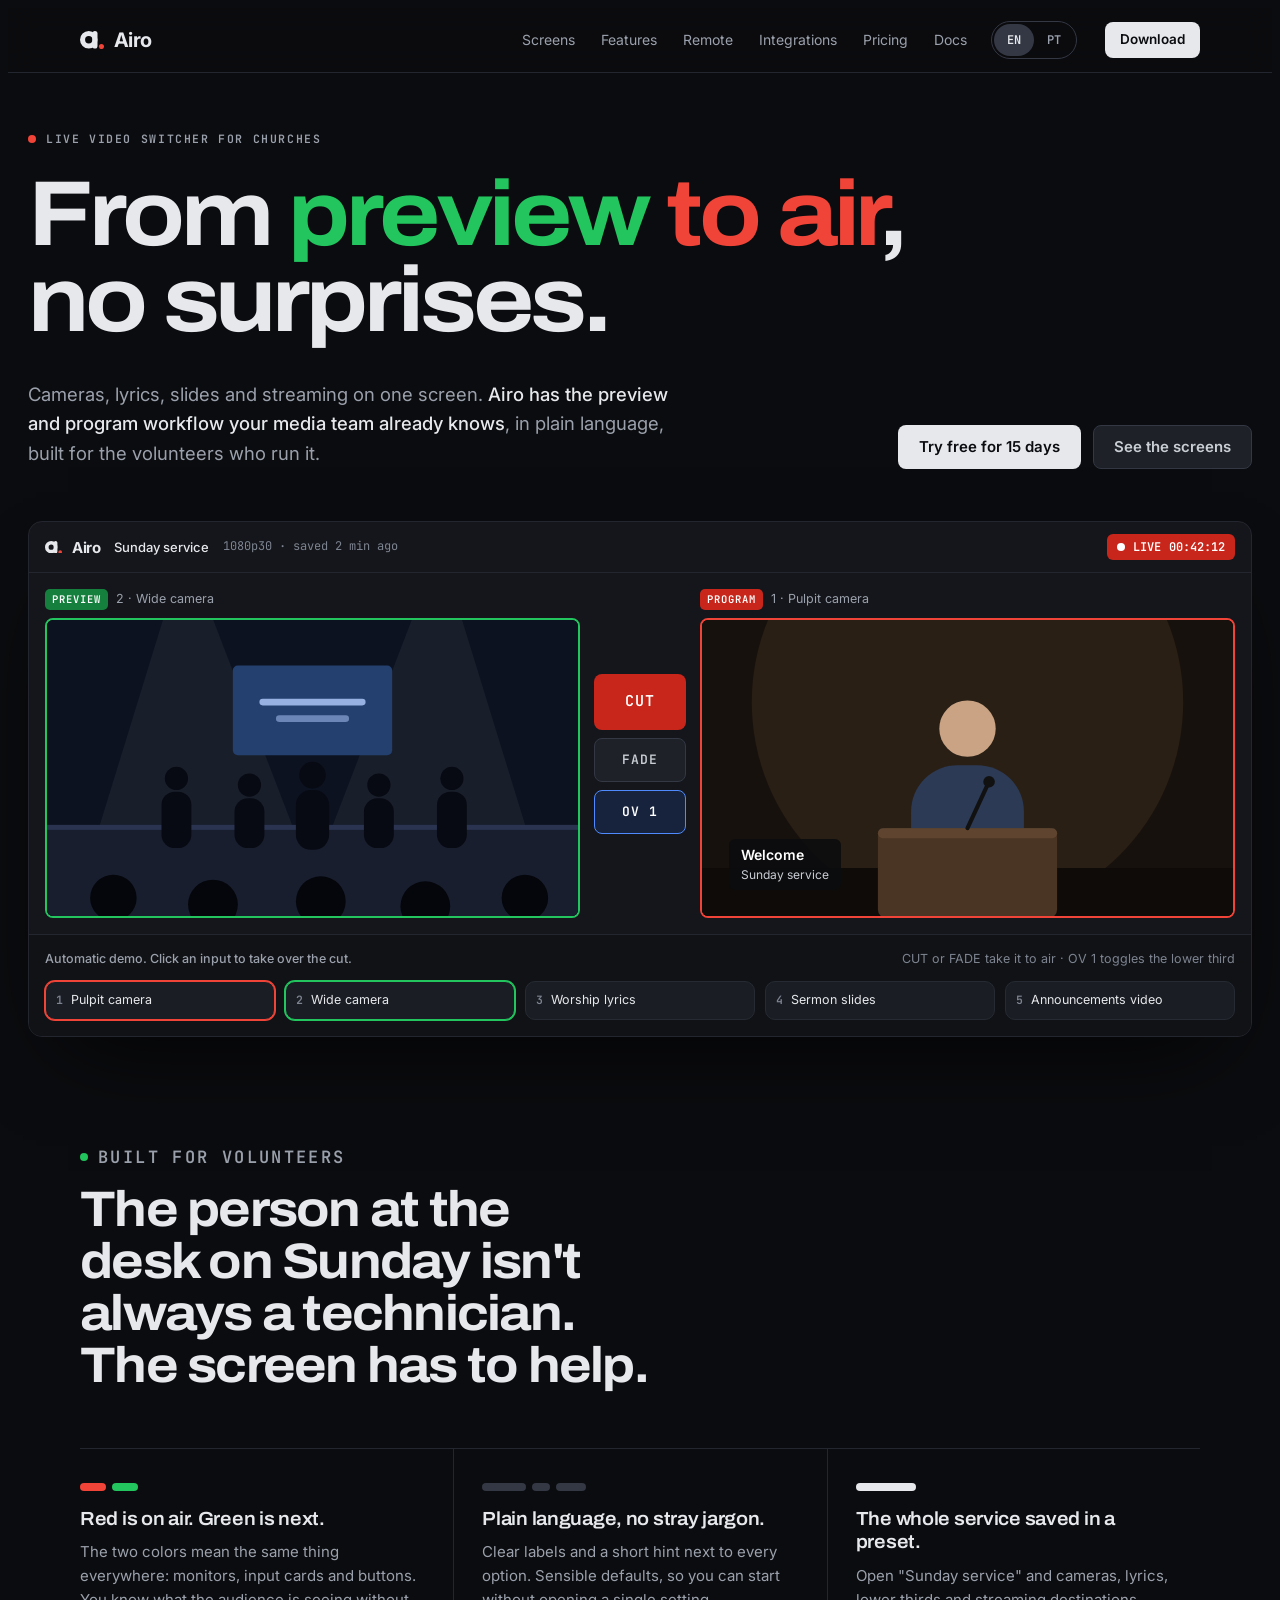
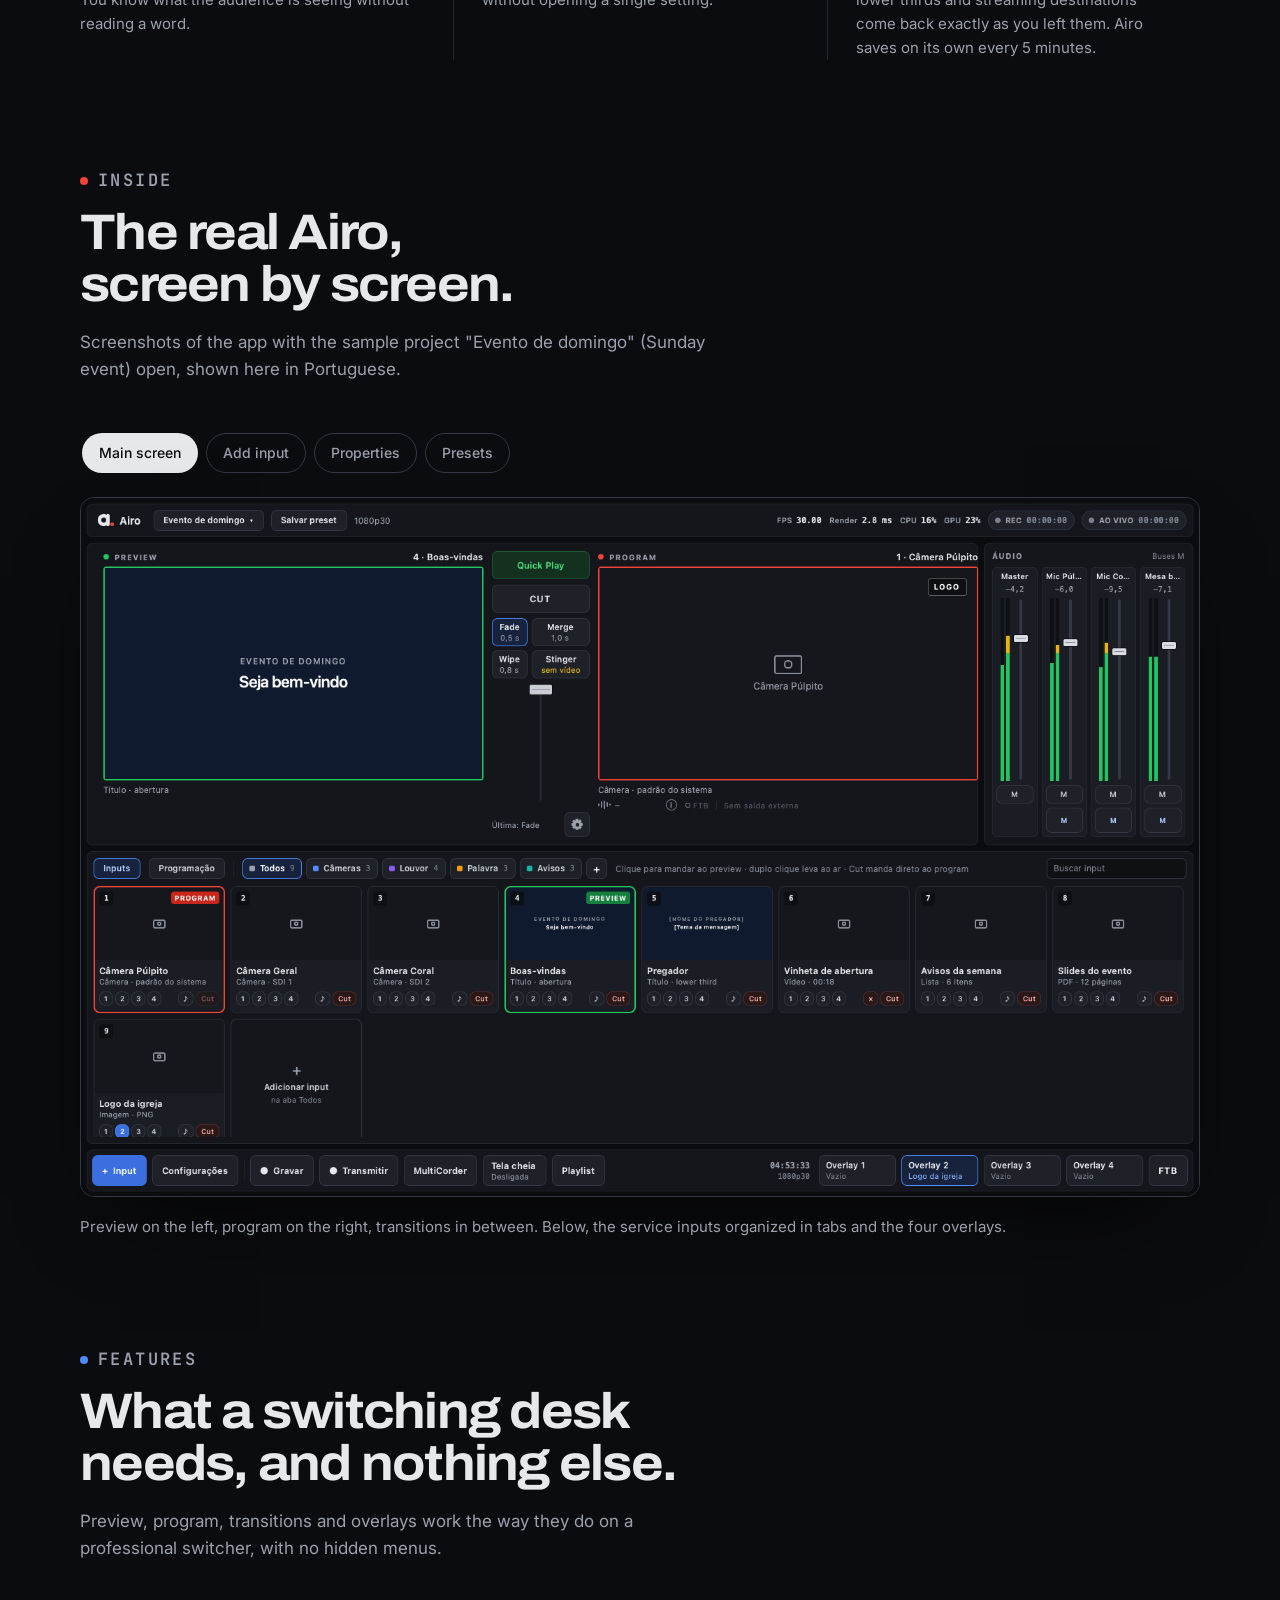
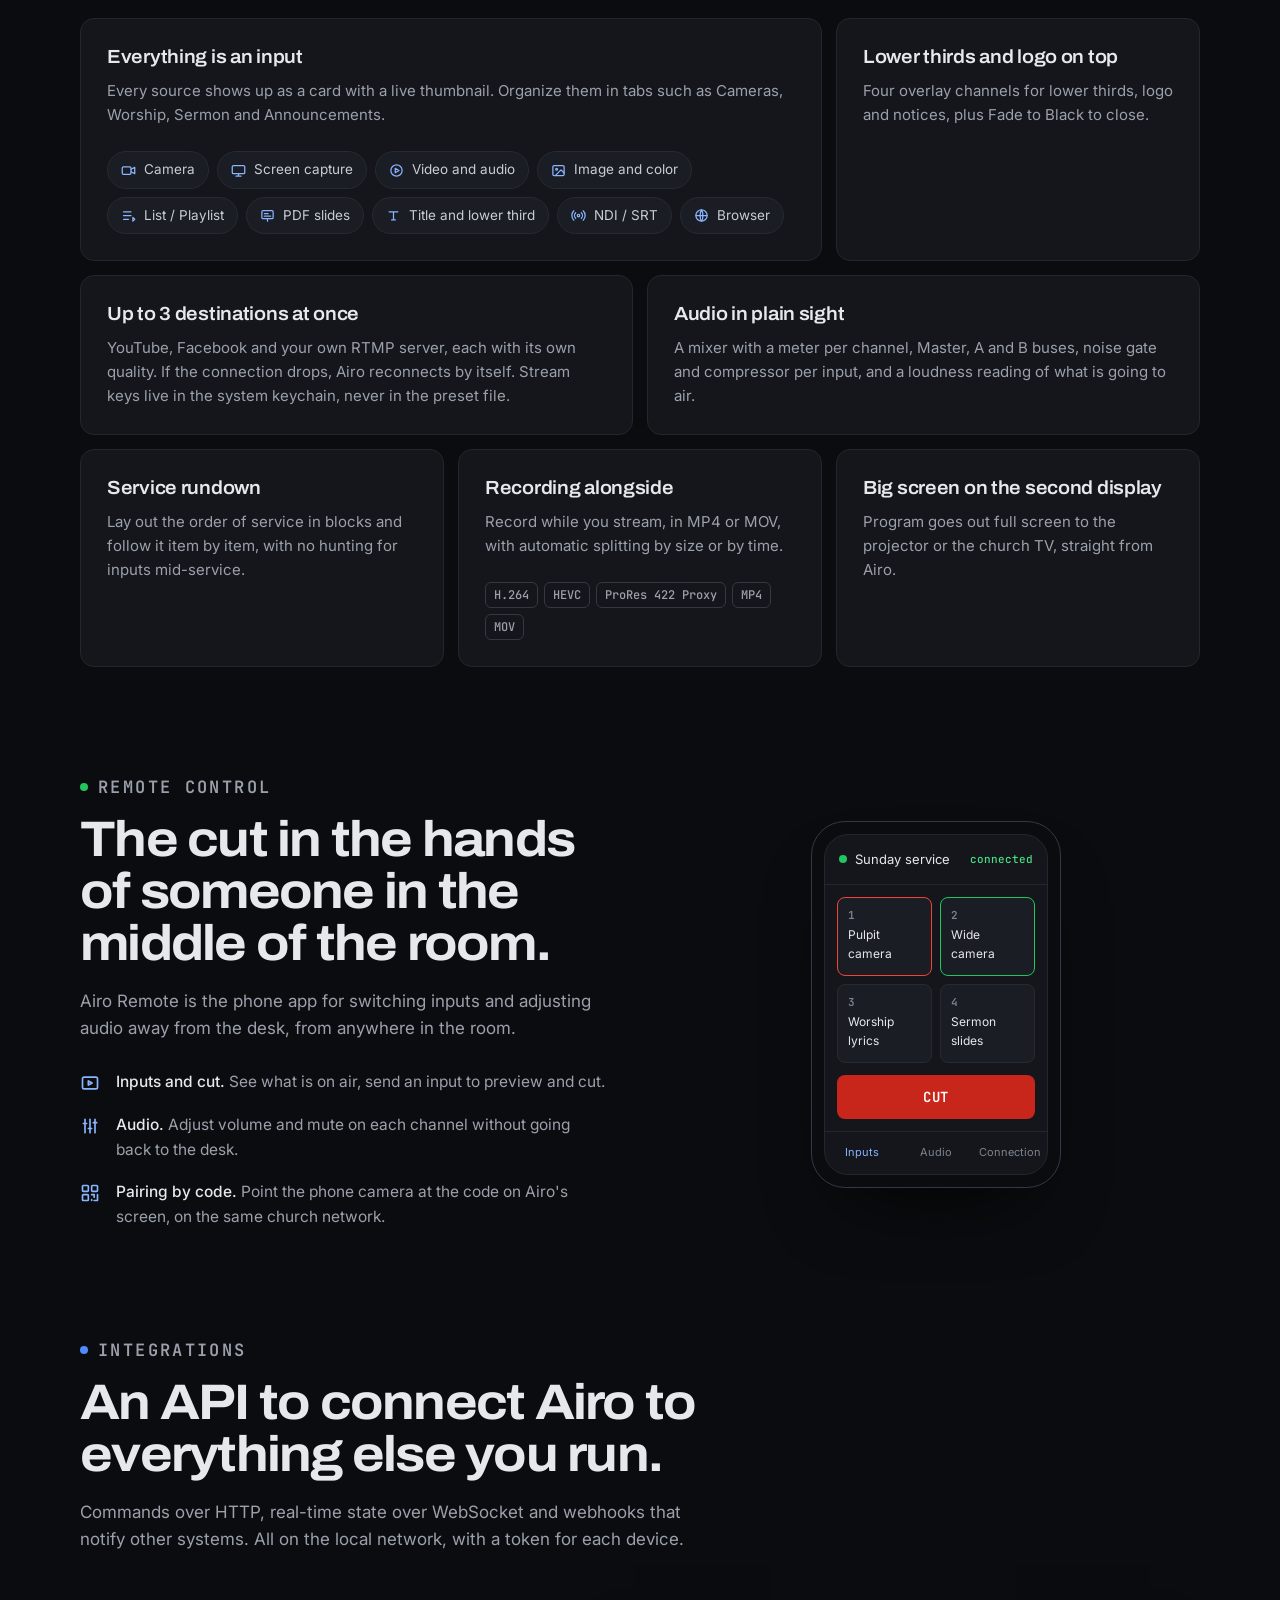
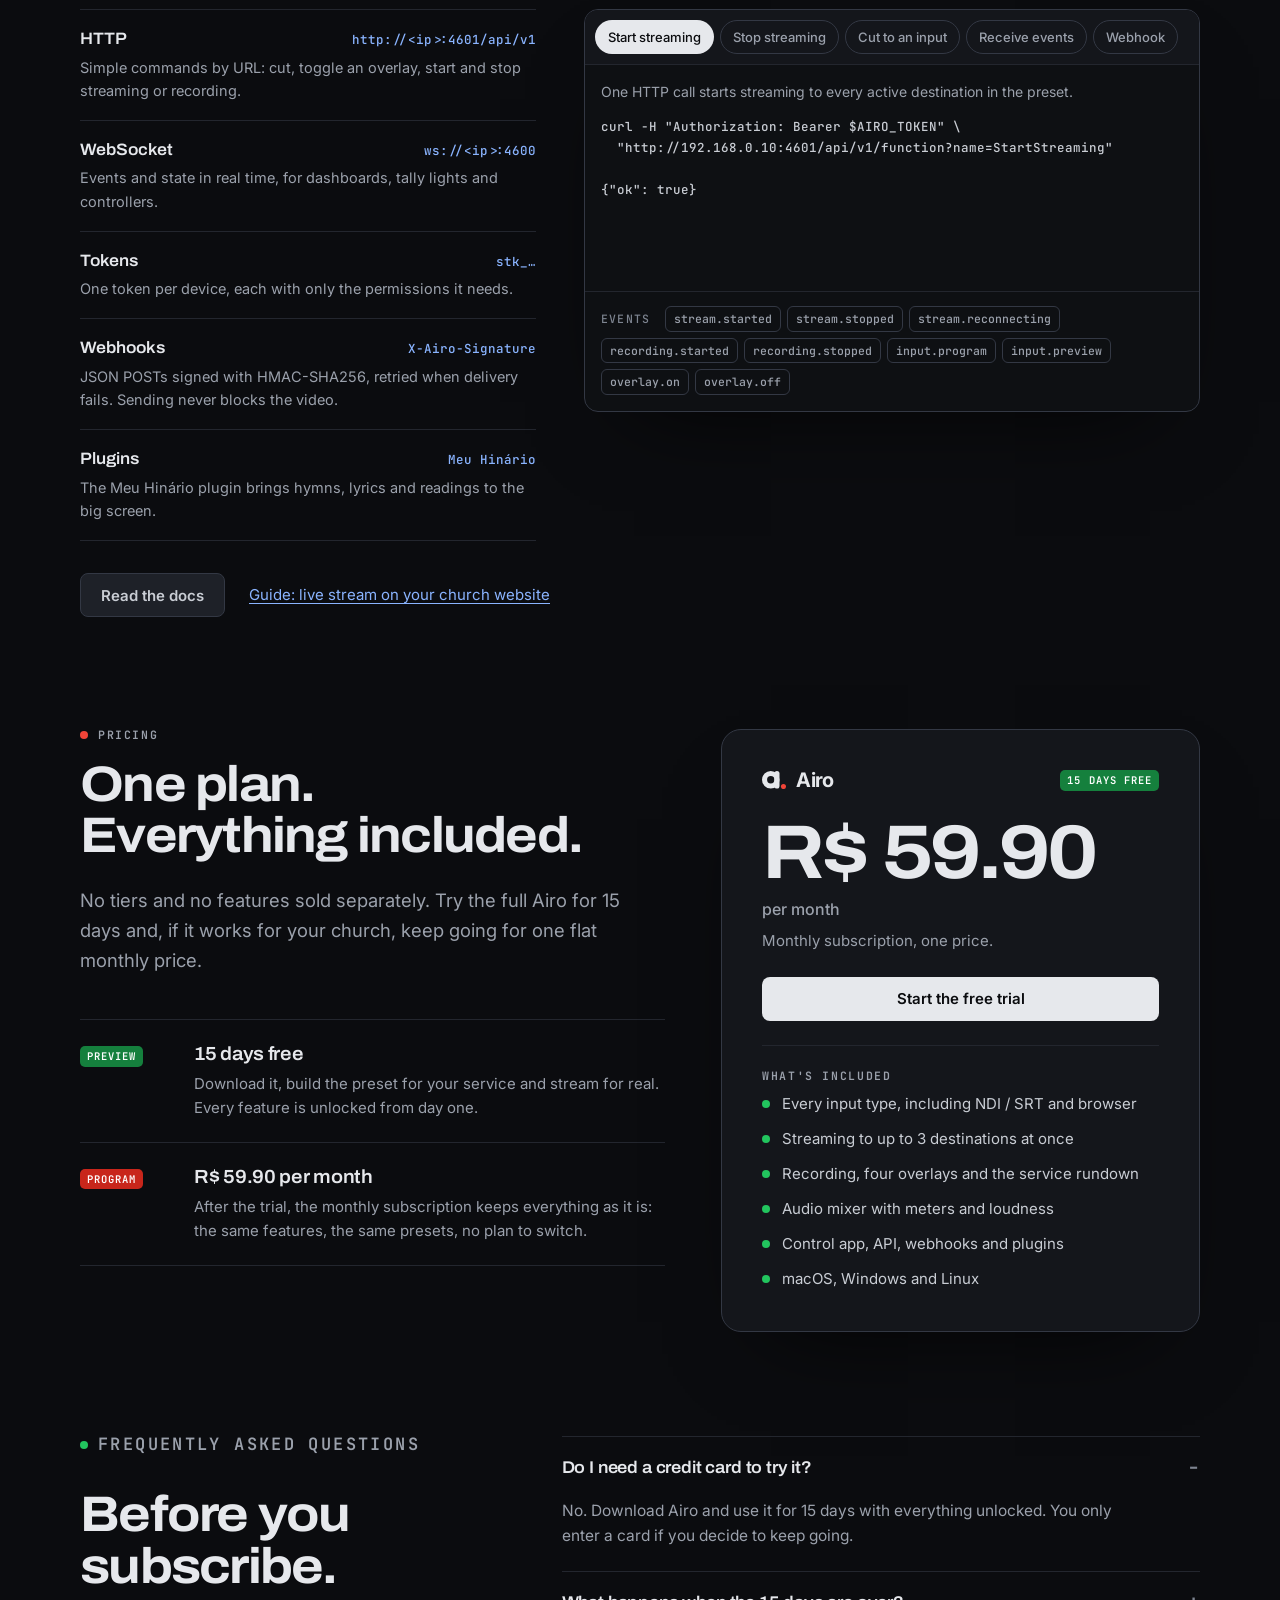
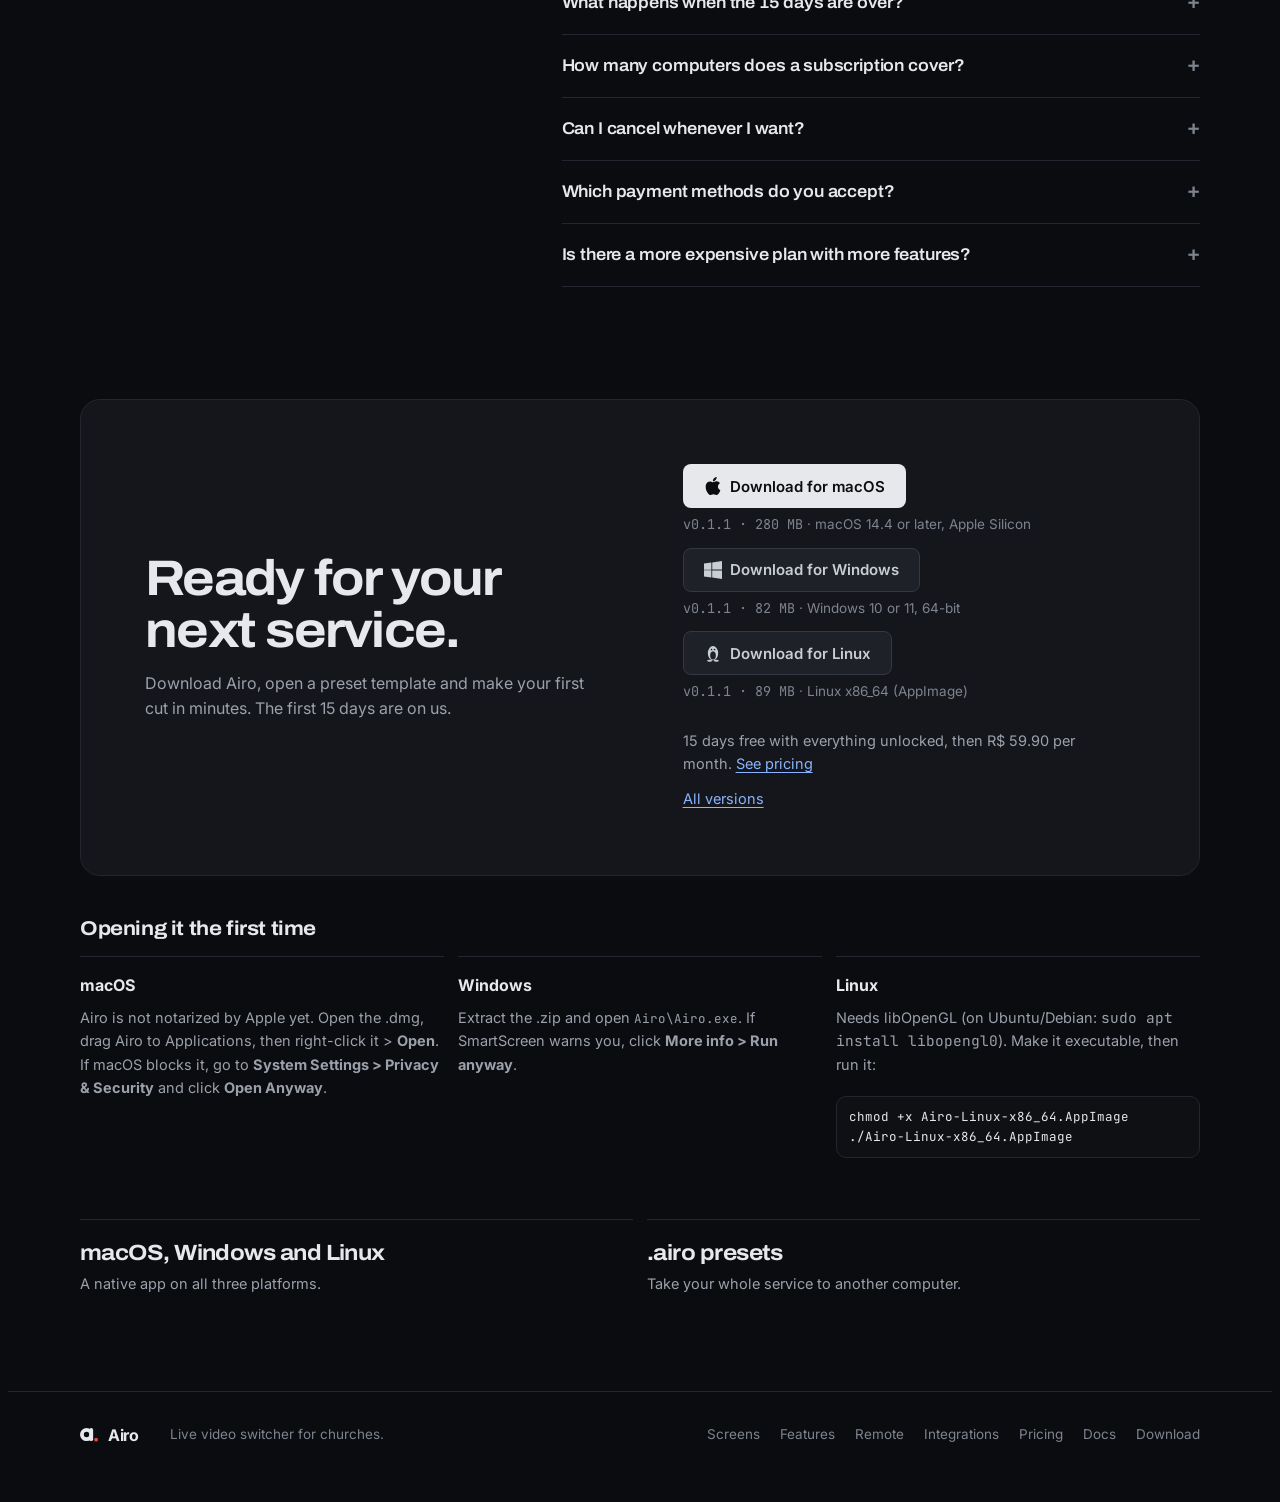
==== commit f42a76aa: "Atualiza os downloads para a versão 0.1.1" ====
--- a/index.html
+++ b/index.html
@@ -829,15 +829,15 @@
       <div class="dl">
         <div class="dl-item">
           <a class="btn primary" href="https://github.com/airo-app/airo-app.github.io/releases/latest/download/Airo-macOS-arm64.dmg" download><svg viewBox="0 0 16 16" fill="currentColor" aria-hidden="true"><path d="M11.182.008C11.148-.03 9.923.023 8.857 1.18c-1.066 1.156-.902 2.482-.878 2.516s1.52.087 2.475-1.258.762-2.391.728-2.43m3.314 11.733c-.048-.096-2.325-1.234-2.113-3.422s1.675-2.789 1.698-2.854-.597-.79-1.254-1.157a3.7 3.7 0 0 0-1.563-.434c-.108-.003-.483-.095-1.254.116-.508.139-1.653.589-1.968.607-.316.018-1.256-.522-2.267-.665-.647-.125-1.333.131-1.824.328-.49.196-1.422.754-2.074 2.237-.652 1.482-.311 3.83-.067 4.56s.625 1.924 1.273 2.796c.576.984 1.34 1.667 1.659 1.899s1.219.386 1.843.067c.502-.308 1.408-.485 1.766-.472.357.013 1.061.154 1.782.539.571.197 1.111.115 1.652-.105.541-.221 1.324-1.059 2.238-2.758q.52-1.185.473-1.282"></path></svg><span data-i18n="dlMac">Baixar para macOS</span></a>
-          <p class="dl-meta"><span class="mono">v0.1.0 · 280 MB</span> · <span data-l="pt">macOS 13 ou mais novo, Apple Silicon</span><span data-l="en">macOS 13 or later, Apple Silicon</span></p>
+          <p class="dl-meta"><span class="mono">v0.1.1 · 280 MB</span> · <span data-l="pt">macOS 14.4 ou mais novo, Apple Silicon</span><span data-l="en">macOS 14.4 or later, Apple Silicon</span></p>
         </div>
         <div class="dl-item">
           <a class="btn ghost" href="https://github.com/airo-app/airo-app.github.io/releases/latest/download/Airo-Windows-x64.zip" download><svg viewBox="0 0 16 16" fill="currentColor" aria-hidden="true"><path d="M6.555 1.375 0 2.237v5.45h6.555zM0 13.795l6.555.933V8.313H0zm7.278-5.4.026 6.378L16 16V8.395zM16 0 7.33 1.244v6.414H16z"></path></svg><span data-i18n="dlWin">Baixar para Windows</span></a>
-          <p class="dl-meta"><span class="mono">v0.1.0 · 82 MB</span> · <span data-l="pt">Windows 10 ou 11, 64 bits</span><span data-l="en">Windows 10 or 11, 64-bit</span></p>
+          <p class="dl-meta"><span class="mono">v0.1.1 · 82 MB</span> · <span data-l="pt">Windows 10 ou 11, 64 bits</span><span data-l="en">Windows 10 or 11, 64-bit</span></p>
         </div>
         <div class="dl-item">
           <a class="btn ghost" href="https://github.com/airo-app/airo-app.github.io/releases/latest/download/Airo-Linux-x86_64.AppImage" download><svg viewBox="0 0 16 16" fill="currentColor" fill-rule="evenodd" aria-hidden="true"><path d="M3.4 8.2a4.6 6.4 0 1 0 9.200 0a4.6 6.4 0 1 0-9.200 0zM5.500 10.200a2.500 3.500 0 1 0 5 0a2.500 3.500 0 1 0-5 0zM5.900 4.900a.75.75 0 1 0 1.500 0a.75.75 0 1 0-1.500 0zM8.600 4.900a.75.75 0 1 0 1.500 0a.75.75 0 1 0-1.500 0zM7.100 6.300h1.800L8 7.300z"></path><ellipse cx="5" cy="14.900" rx="2.200" ry=".9"></ellipse><ellipse cx="11" cy="14.900" rx="2.200" ry=".9"></ellipse></svg><span data-i18n="dlLinux">Baixar para Linux</span></a>
-          <p class="dl-meta"><span class="mono">v0.1.0 · 89 MB</span> · <span data-l="pt">Linux x86_64 (AppImage)</span><span data-l="en">Linux x86_64 (AppImage)</span></p>
+          <p class="dl-meta"><span class="mono">v0.1.1 · 89 MB</span> · <span data-l="pt">Linux x86_64 (AppImage)</span><span data-l="en">Linux x86_64 (AppImage)</span></p>
         </div>
         <p class="dl-note" data-i18n="dlNote">15 dias grátis com tudo liberado, depois R$ 59,90 por mês. <a href="#pricing">Ver preços</a></p>
         <p class="dl-all"><a href="https://github.com/airo-app/airo-app.github.io/releases"><span data-l="pt">Todas as versões</span><span data-l="en">All versions</span></a></p>
@@ -848,7 +848,7 @@
       <div class="first-run-grid">
         <div><b>macOS</b><p data-l="pt">O Airo ainda não é notarizado pela Apple. Abra o .dmg, arraste o Airo para Aplicativos e clique nele com o botão direito &gt; <b>Abrir</b>. Se o macOS bloquear, vá em <b>Ajustes do Sistema &gt; Privacidade e Segurança</b> e clique em <b>Abrir Mesmo Assim</b>.</p><p data-l="en">Airo is not notarized by Apple yet. Open the .dmg, drag Airo to Applications, then right-click it &gt; <b>Open</b>. If macOS blocks it, go to <b>System Settings &gt; Privacy &amp; Security</b> and click <b>Open Anyway</b>.</p></div>
         <div><b>Windows</b><p data-l="pt">Extraia o .zip e abra <code>Airo\Airo.exe</code>. Se o SmartScreen avisar, clique em <b>Mais informações &gt; Executar assim mesmo</b>.</p><p data-l="en">Extract the .zip and open <code>Airo\Airo.exe</code>. If SmartScreen warns you, click <b>More info &gt; Run anyway</b>.</p></div>
-        <div><b>Linux</b><p data-l="pt">Dê permissão de execução e abra:</p><p data-l="en">Make it executable, then run it:</p><pre class="mono">chmod +x Airo-Linux-x86_64.AppImage
+        <div><b>Linux</b><p data-l="pt">Precisa da libOpenGL (no Ubuntu/Debian: <span class="mono">sudo apt install libopengl0</span>). Dê permissão de execução e abra:</p><p data-l="en">Needs libOpenGL (on Ubuntu/Debian: <span class="mono">sudo apt install libopengl0</span>). Make it executable, then run it:</p><pre class="mono">chmod +x Airo-Linux-x86_64.AppImage
 ./Airo-Linux-x86_64.AppImage</pre></div>
       </div>
     </div>
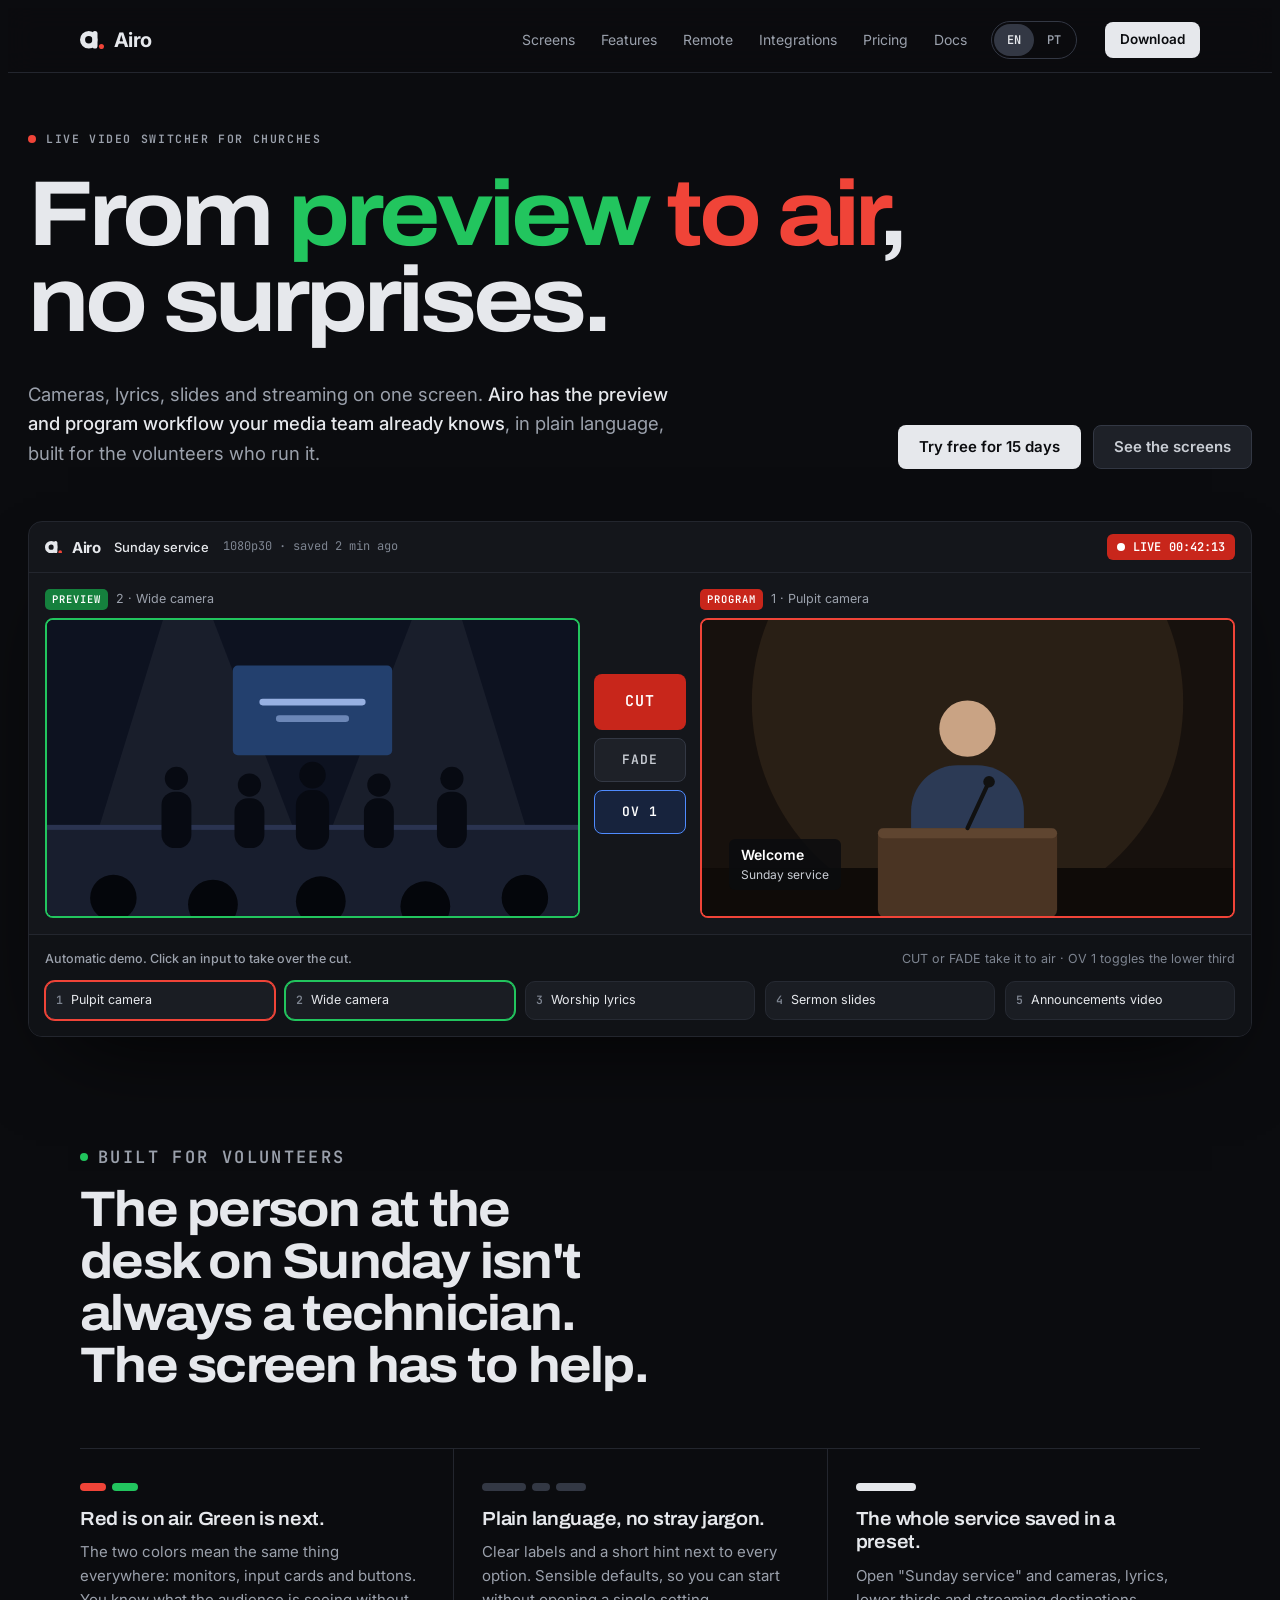
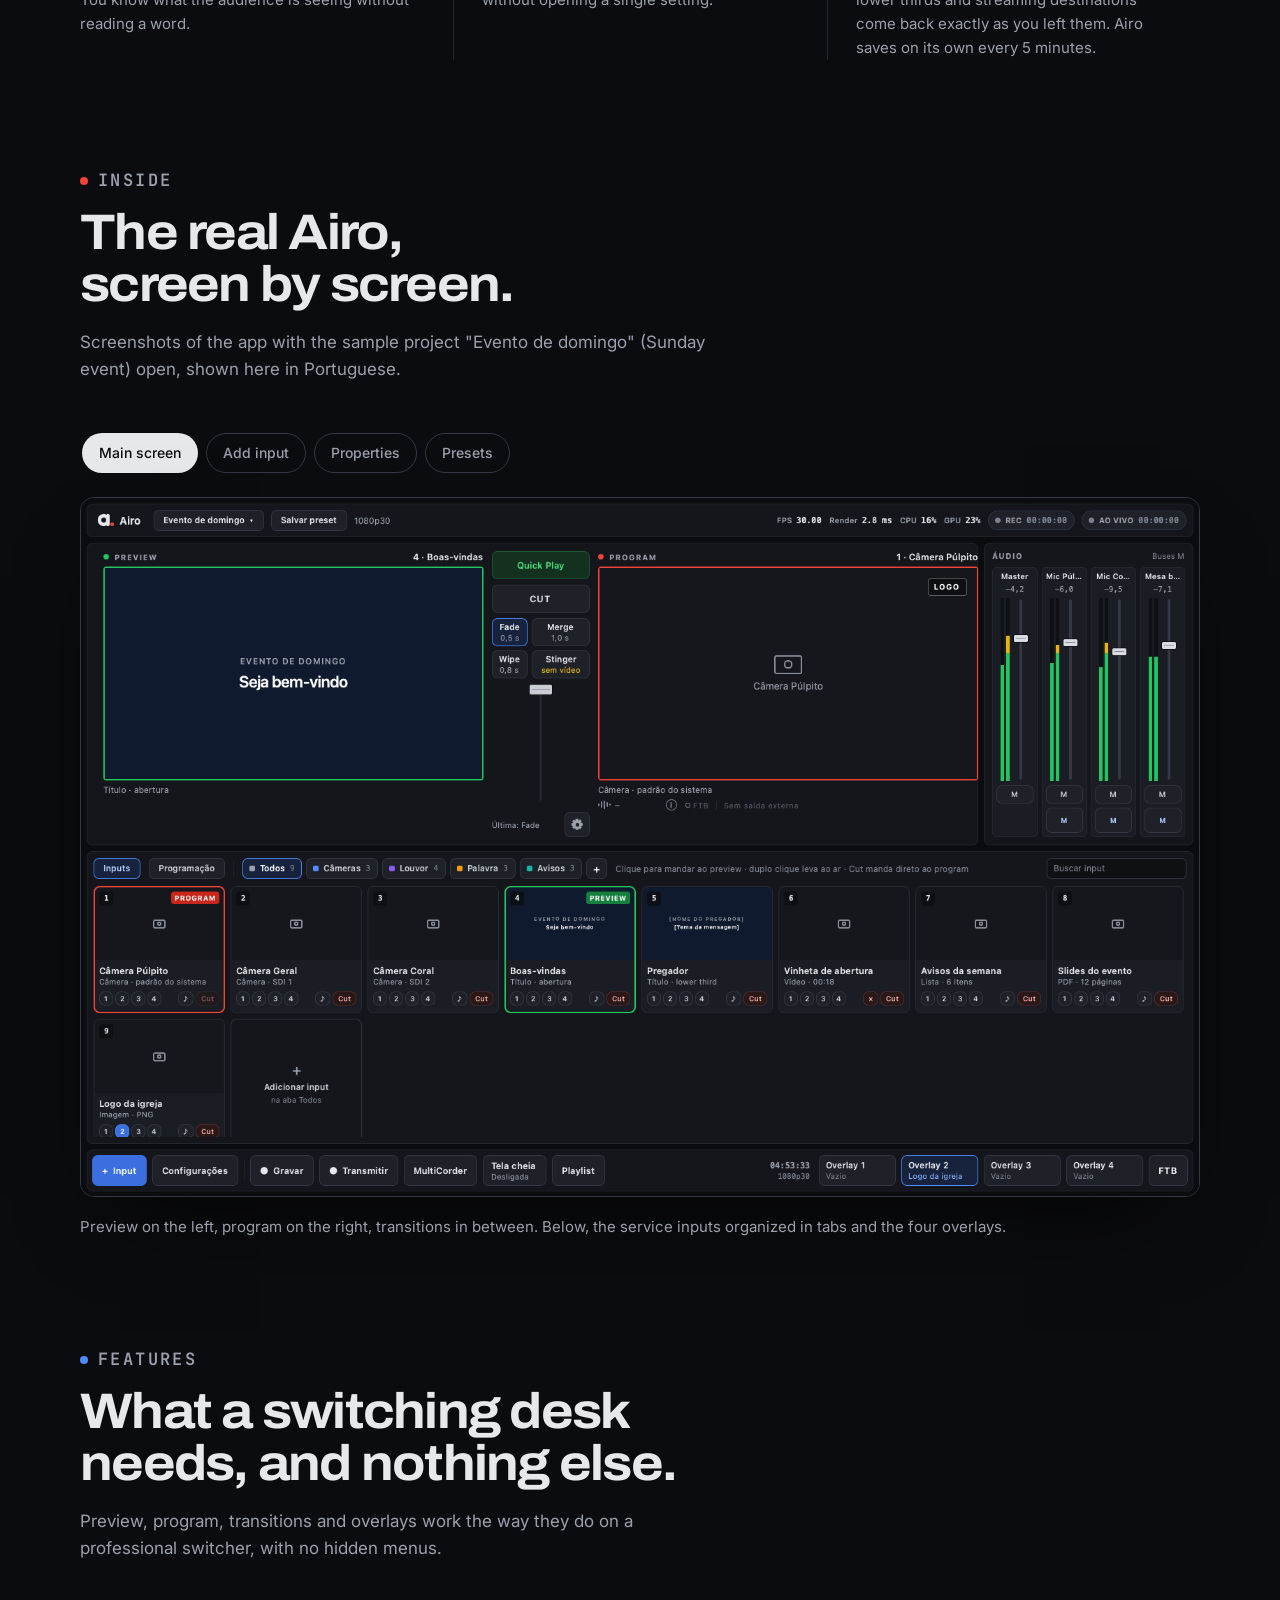
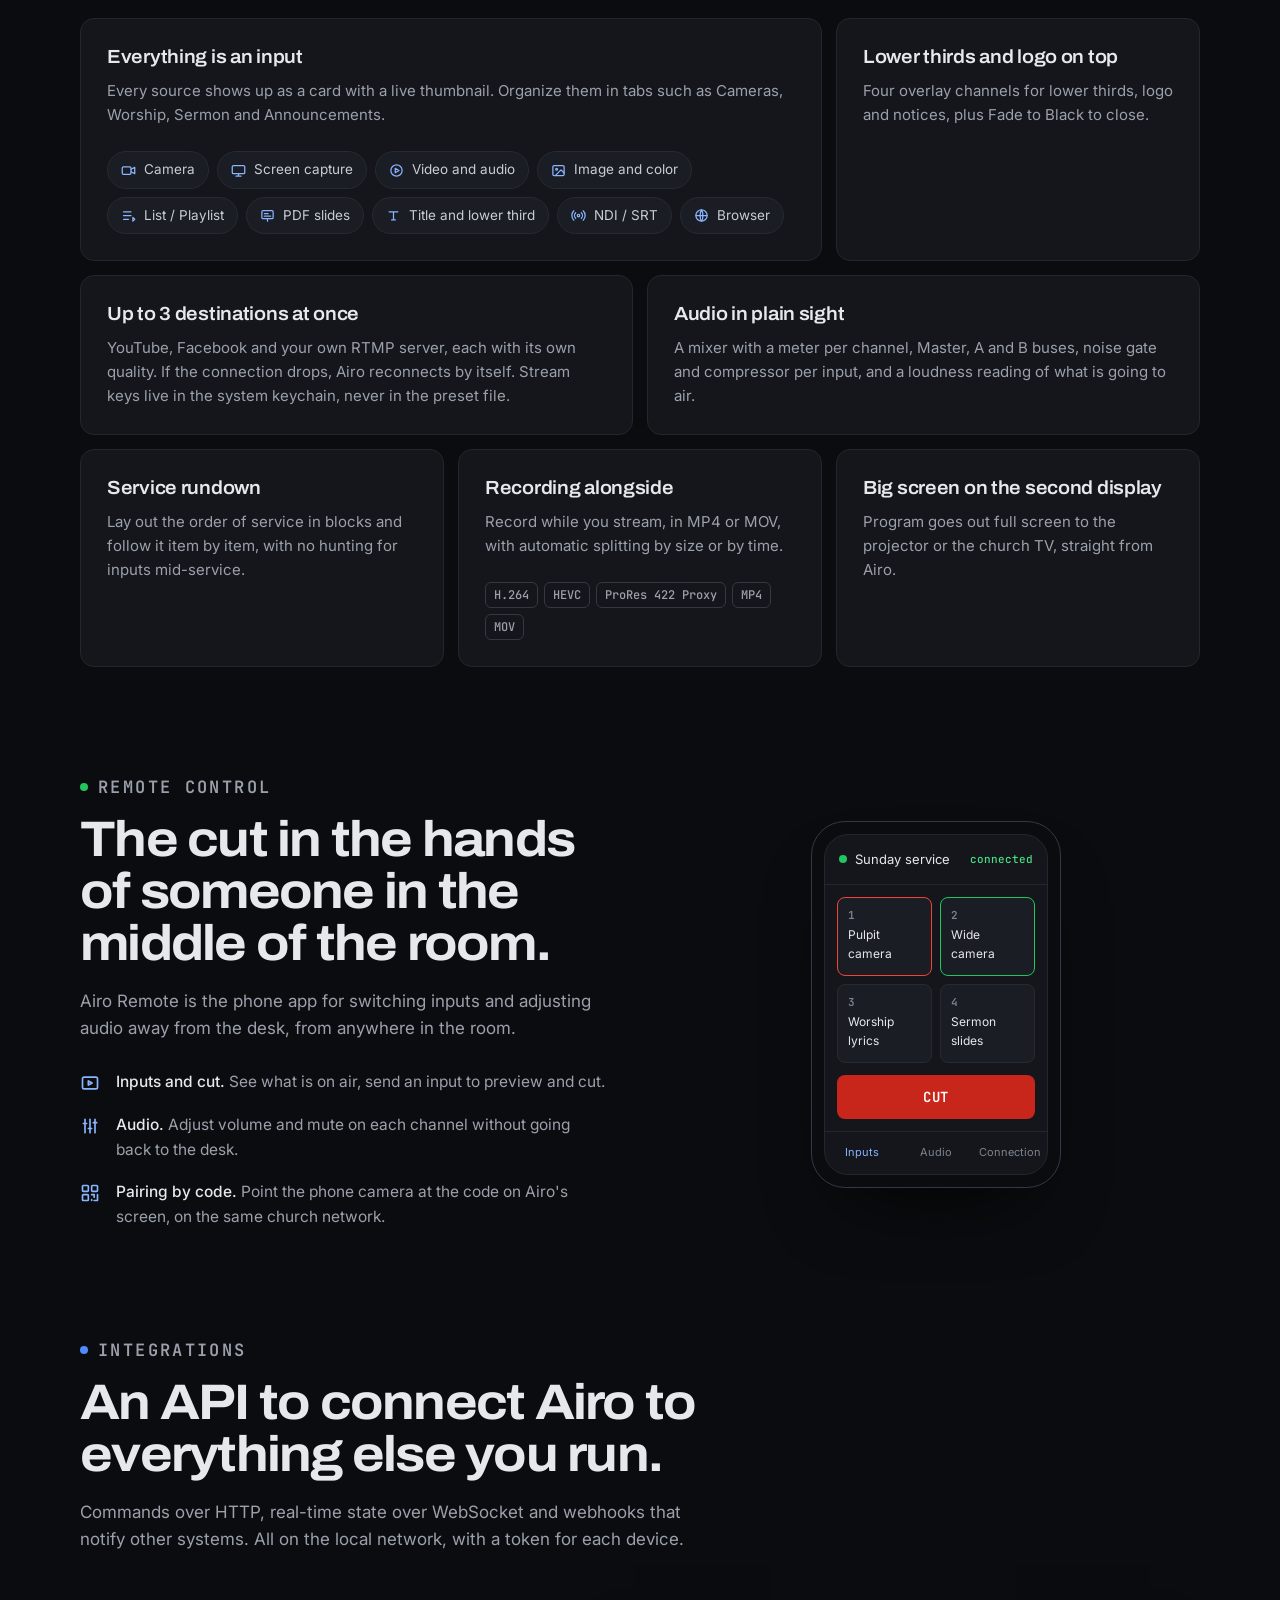
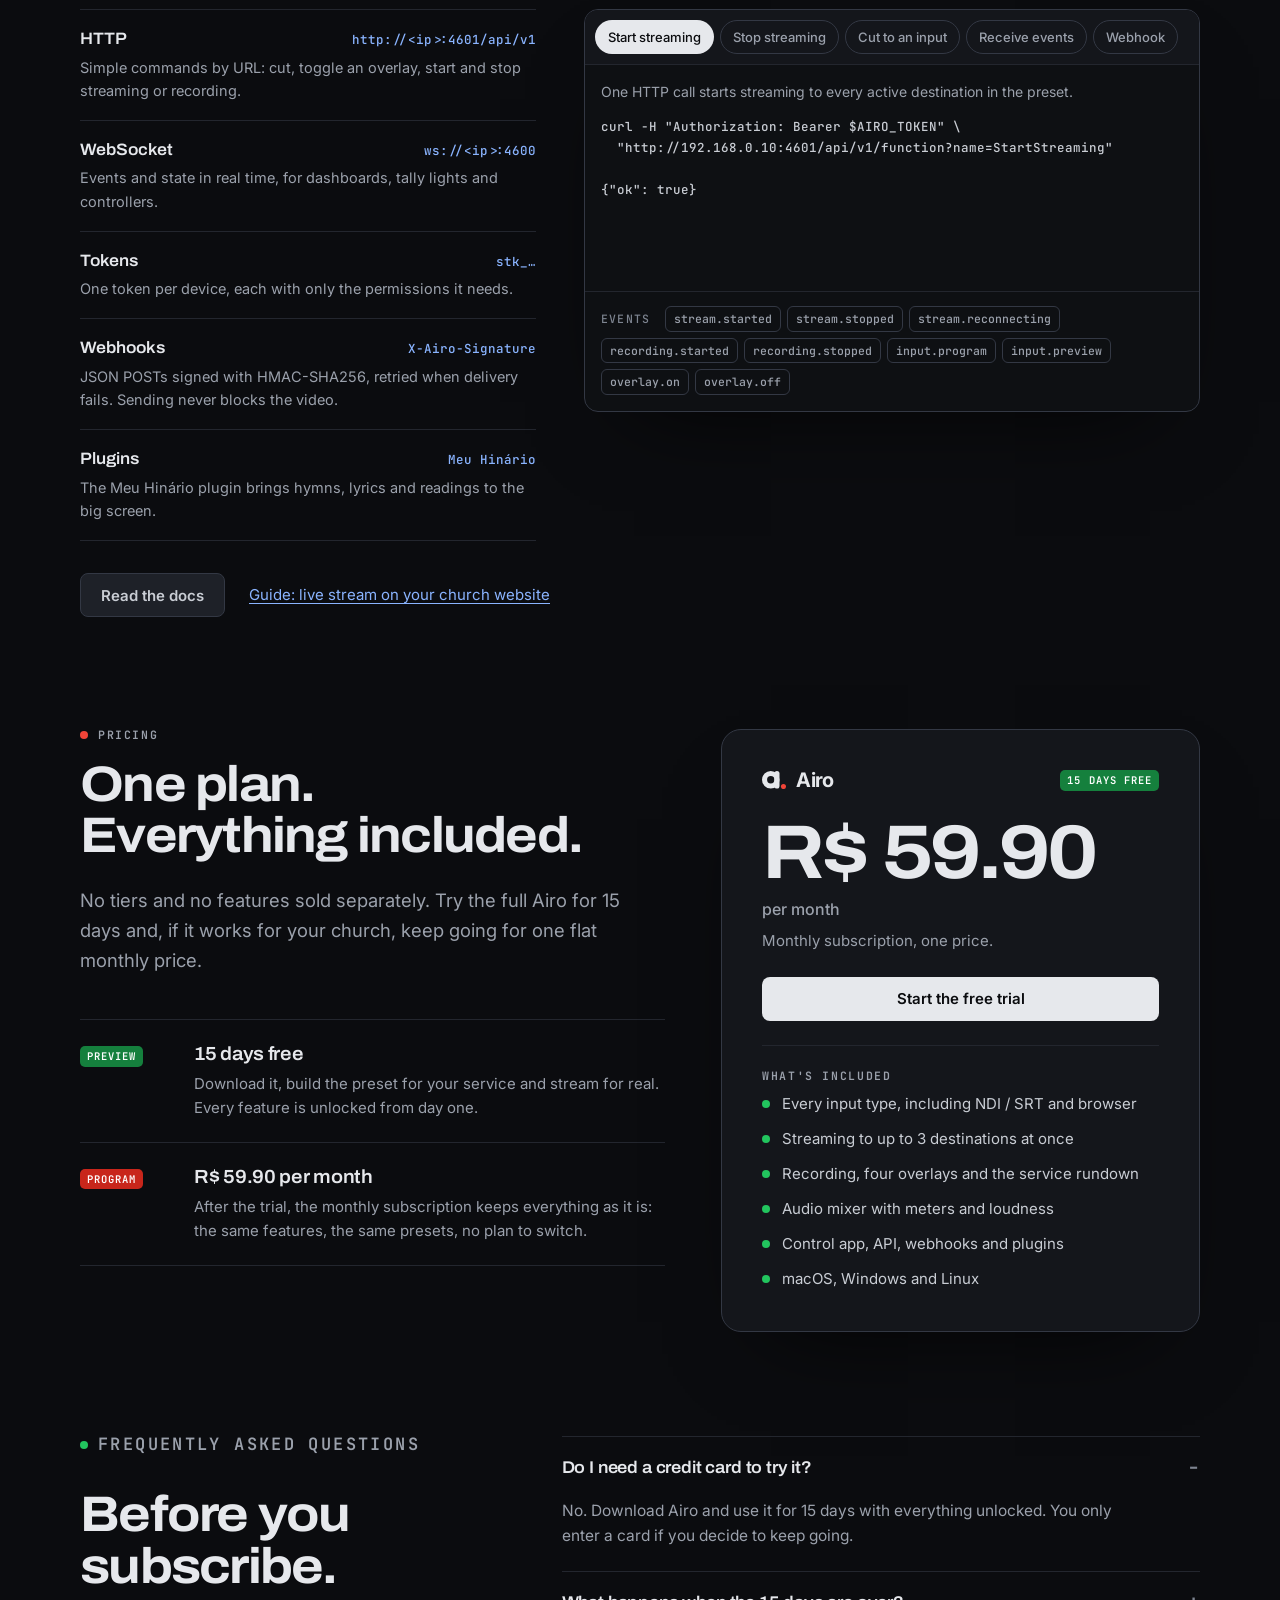
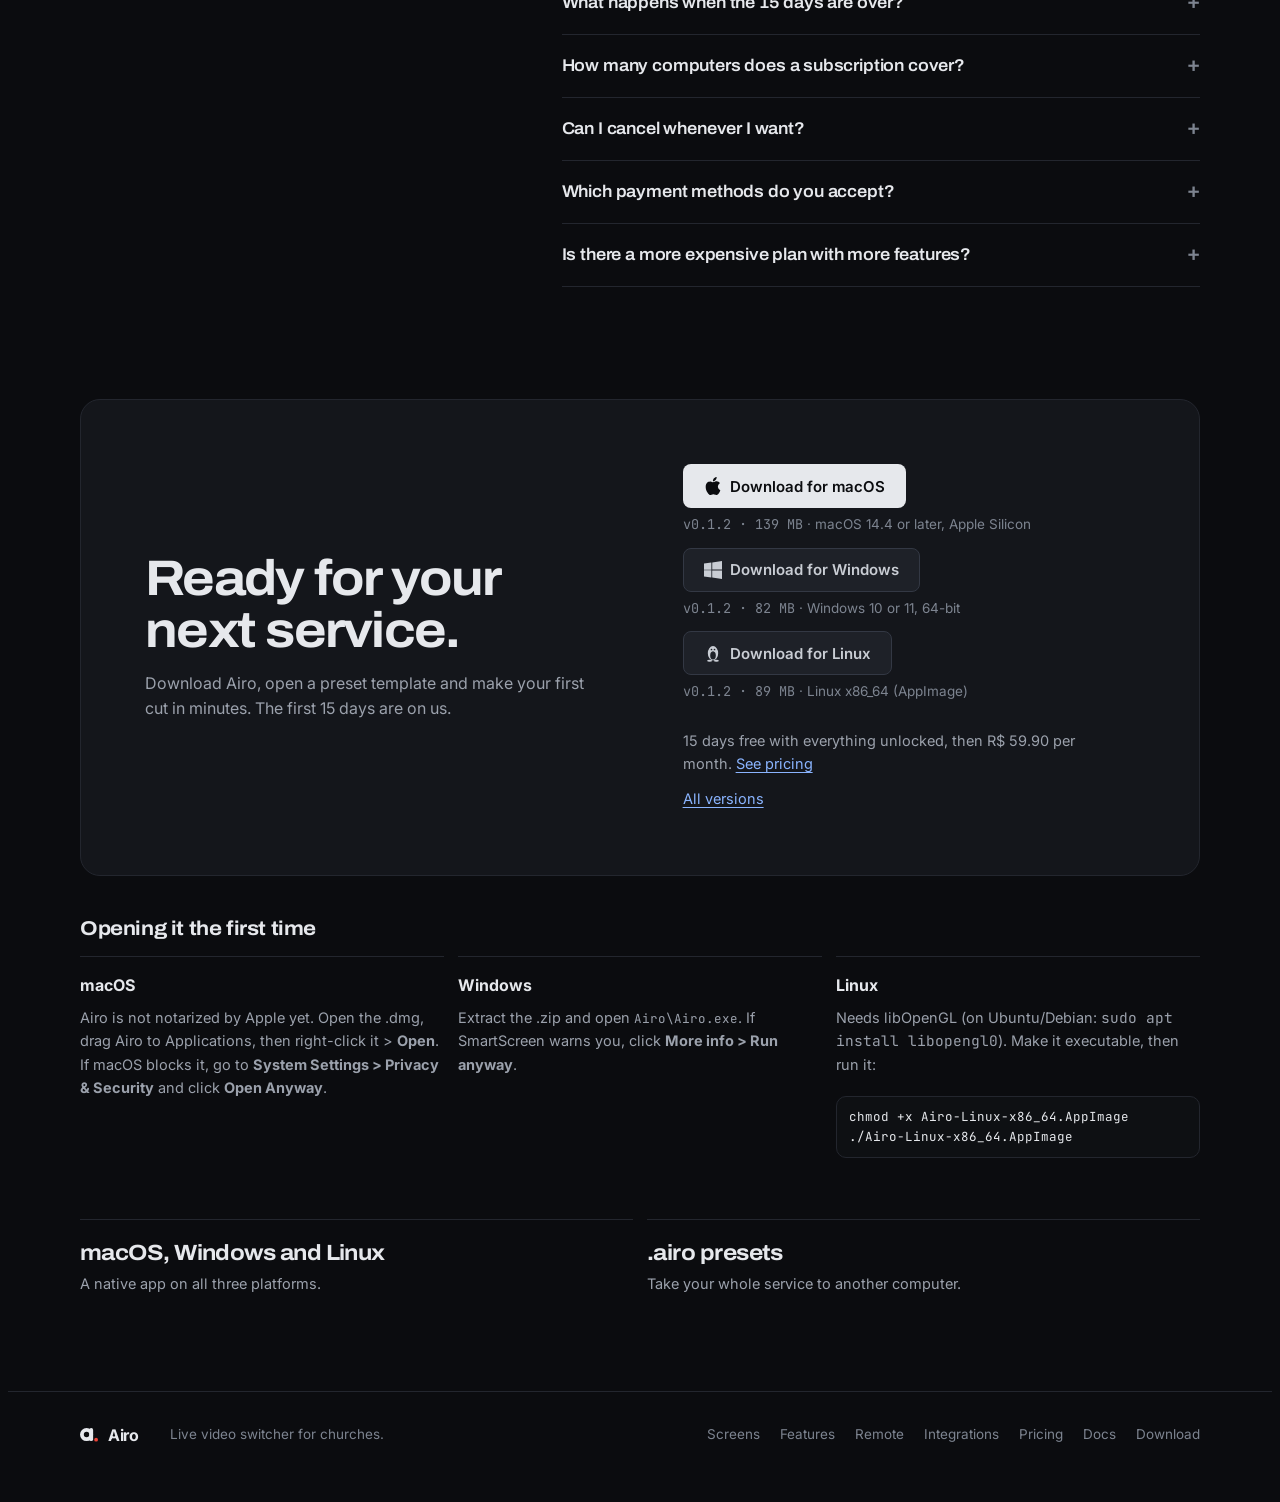
==== commit 32e7359d: "Atualiza os downloads para a versão 0.1.2" ====
--- a/index.html
+++ b/index.html
@@ -829,15 +829,15 @@
       <div class="dl">
         <div class="dl-item">
           <a class="btn primary" href="https://github.com/airo-app/airo-app.github.io/releases/latest/download/Airo-macOS-arm64.dmg" download><svg viewBox="0 0 16 16" fill="currentColor" aria-hidden="true"><path d="M11.182.008C11.148-.03 9.923.023 8.857 1.18c-1.066 1.156-.902 2.482-.878 2.516s1.52.087 2.475-1.258.762-2.391.728-2.43m3.314 11.733c-.048-.096-2.325-1.234-2.113-3.422s1.675-2.789 1.698-2.854-.597-.79-1.254-1.157a3.7 3.7 0 0 0-1.563-.434c-.108-.003-.483-.095-1.254.116-.508.139-1.653.589-1.968.607-.316.018-1.256-.522-2.267-.665-.647-.125-1.333.131-1.824.328-.49.196-1.422.754-2.074 2.237-.652 1.482-.311 3.83-.067 4.56s.625 1.924 1.273 2.796c.576.984 1.34 1.667 1.659 1.899s1.219.386 1.843.067c.502-.308 1.408-.485 1.766-.472.357.013 1.061.154 1.782.539.571.197 1.111.115 1.652-.105.541-.221 1.324-1.059 2.238-2.758q.52-1.185.473-1.282"></path></svg><span data-i18n="dlMac">Baixar para macOS</span></a>
-          <p class="dl-meta"><span class="mono">v0.1.1 · 280 MB</span> · <span data-l="pt">macOS 14.4 ou mais novo, Apple Silicon</span><span data-l="en">macOS 14.4 or later, Apple Silicon</span></p>
+          <p class="dl-meta"><span class="mono">v0.1.2 · 139 MB</span> · <span data-l="pt">macOS 14.4 ou mais novo, Apple Silicon</span><span data-l="en">macOS 14.4 or later, Apple Silicon</span></p>
         </div>
         <div class="dl-item">
           <a class="btn ghost" href="https://github.com/airo-app/airo-app.github.io/releases/latest/download/Airo-Windows-x64.zip" download><svg viewBox="0 0 16 16" fill="currentColor" aria-hidden="true"><path d="M6.555 1.375 0 2.237v5.45h6.555zM0 13.795l6.555.933V8.313H0zm7.278-5.4.026 6.378L16 16V8.395zM16 0 7.33 1.244v6.414H16z"></path></svg><span data-i18n="dlWin">Baixar para Windows</span></a>
-          <p class="dl-meta"><span class="mono">v0.1.1 · 82 MB</span> · <span data-l="pt">Windows 10 ou 11, 64 bits</span><span data-l="en">Windows 10 or 11, 64-bit</span></p>
+          <p class="dl-meta"><span class="mono">v0.1.2 · 82 MB</span> · <span data-l="pt">Windows 10 ou 11, 64 bits</span><span data-l="en">Windows 10 or 11, 64-bit</span></p>
         </div>
         <div class="dl-item">
           <a class="btn ghost" href="https://github.com/airo-app/airo-app.github.io/releases/latest/download/Airo-Linux-x86_64.AppImage" download><svg viewBox="0 0 16 16" fill="currentColor" fill-rule="evenodd" aria-hidden="true"><path d="M3.4 8.2a4.6 6.4 0 1 0 9.200 0a4.6 6.4 0 1 0-9.200 0zM5.500 10.200a2.500 3.500 0 1 0 5 0a2.500 3.500 0 1 0-5 0zM5.900 4.900a.75.75 0 1 0 1.500 0a.75.75 0 1 0-1.500 0zM8.600 4.900a.75.75 0 1 0 1.500 0a.75.75 0 1 0-1.500 0zM7.100 6.300h1.800L8 7.300z"></path><ellipse cx="5" cy="14.900" rx="2.200" ry=".9"></ellipse><ellipse cx="11" cy="14.900" rx="2.200" ry=".9"></ellipse></svg><span data-i18n="dlLinux">Baixar para Linux</span></a>
-          <p class="dl-meta"><span class="mono">v0.1.1 · 89 MB</span> · <span data-l="pt">Linux x86_64 (AppImage)</span><span data-l="en">Linux x86_64 (AppImage)</span></p>
+          <p class="dl-meta"><span class="mono">v0.1.2 · 89 MB</span> · <span data-l="pt">Linux x86_64 (AppImage)</span><span data-l="en">Linux x86_64 (AppImage)</span></p>
         </div>
         <p class="dl-note" data-i18n="dlNote">15 dias grátis com tudo liberado, depois R$ 59,90 por mês. <a href="#pricing">Ver preços</a></p>
         <p class="dl-all"><a href="https://github.com/airo-app/airo-app.github.io/releases"><span data-l="pt">Todas as versões</span><span data-l="en">All versions</span></a></p>
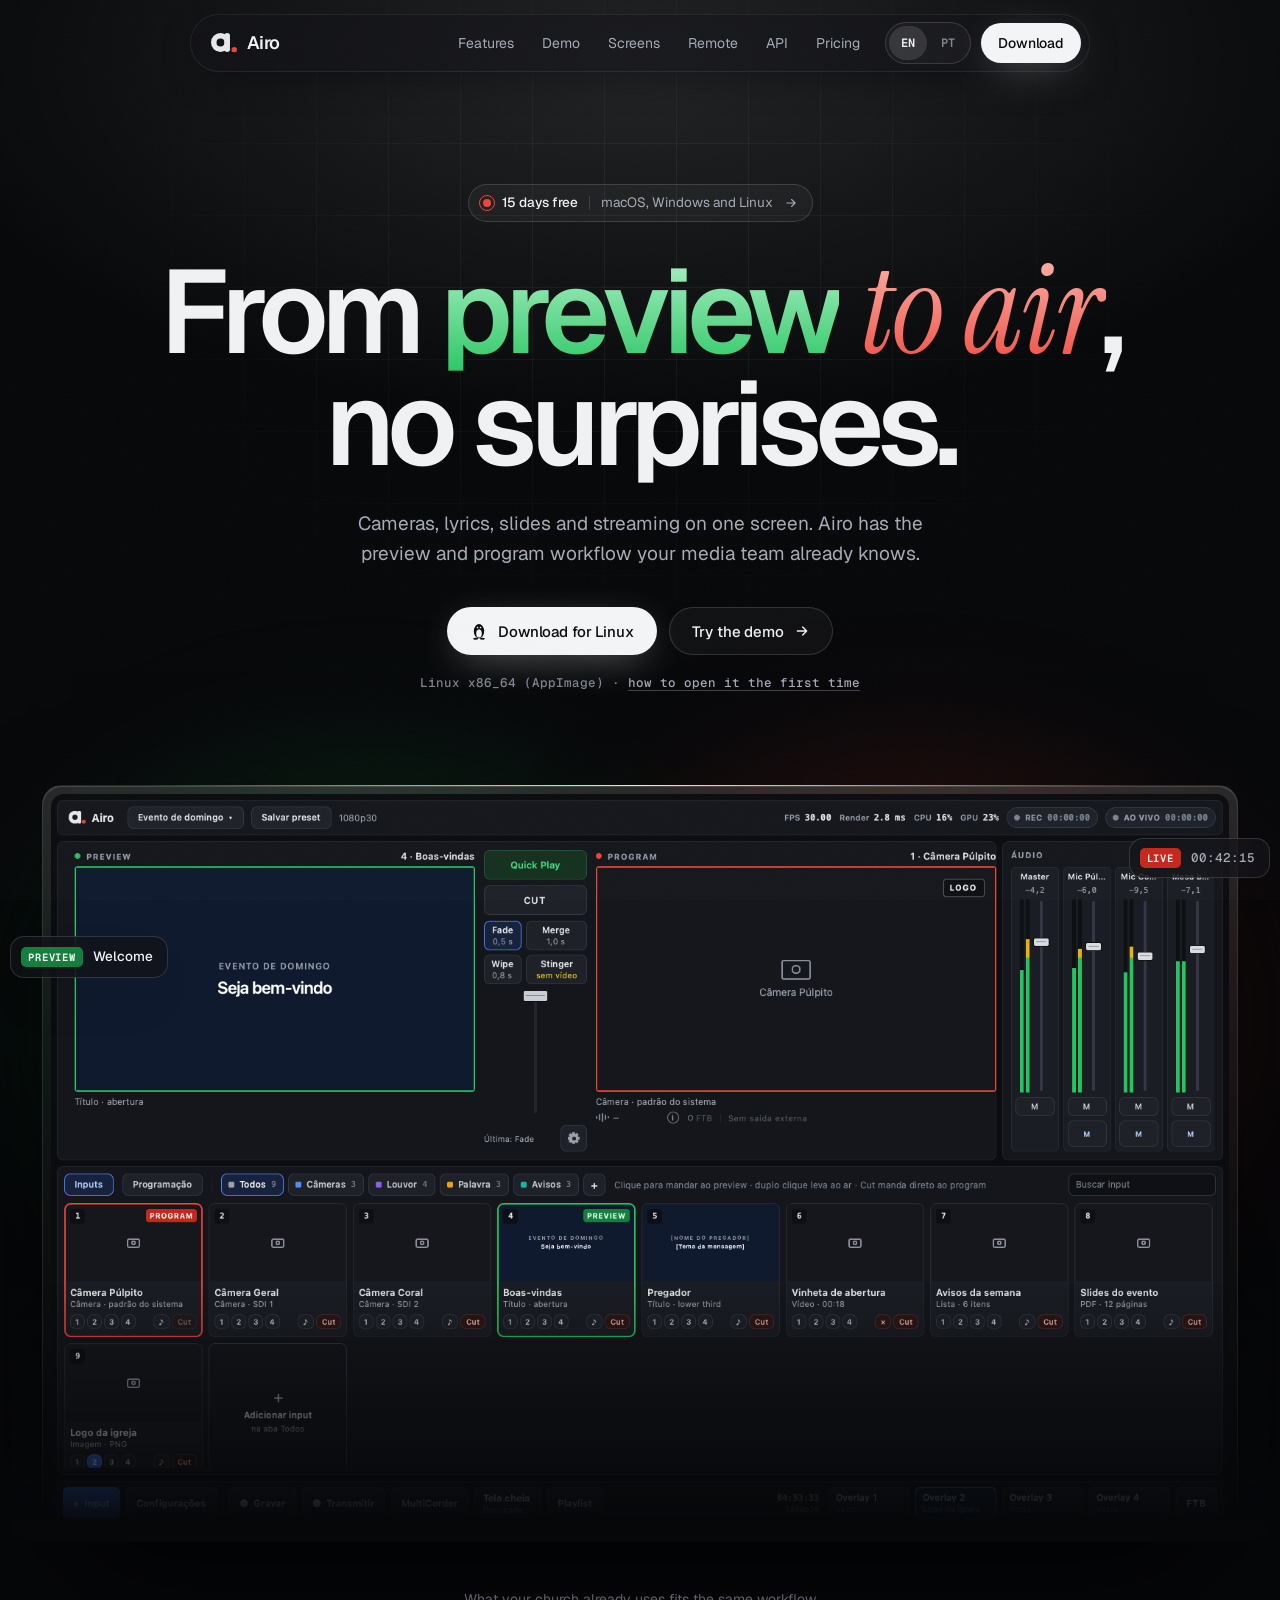
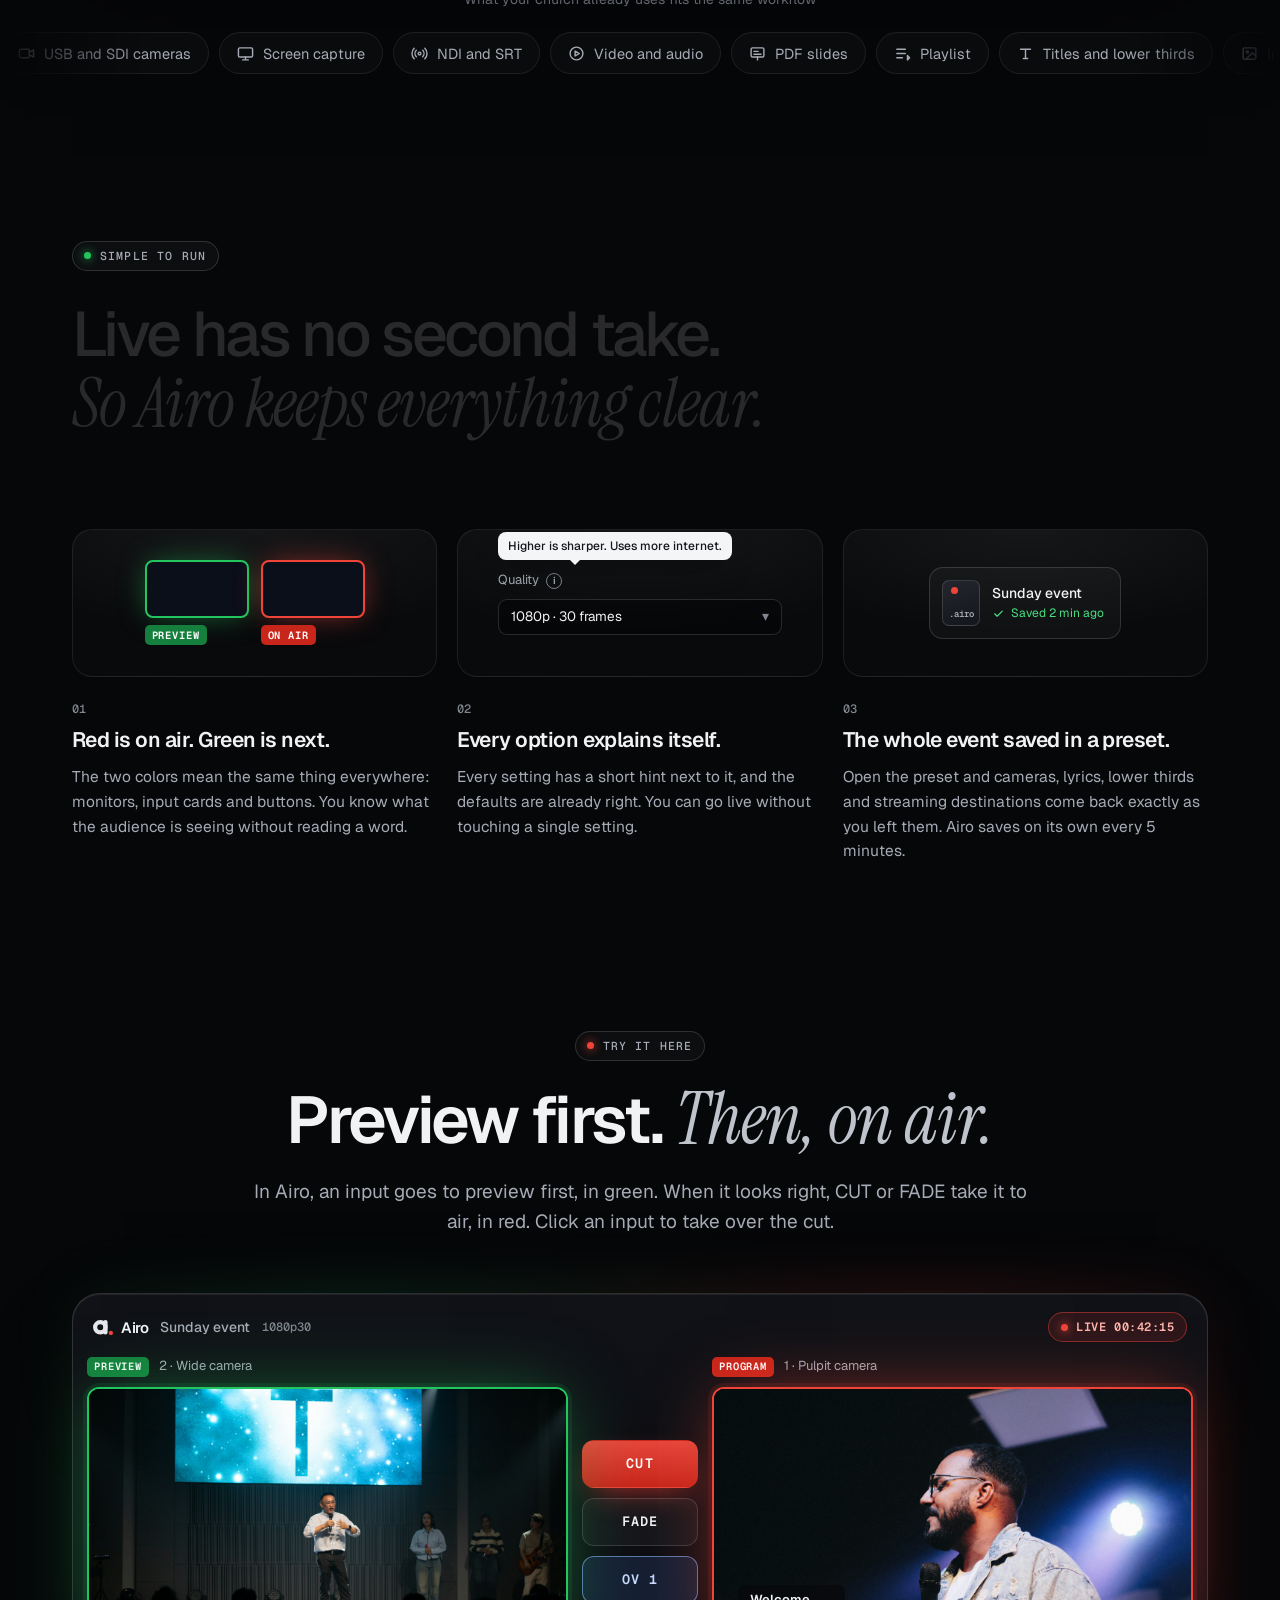
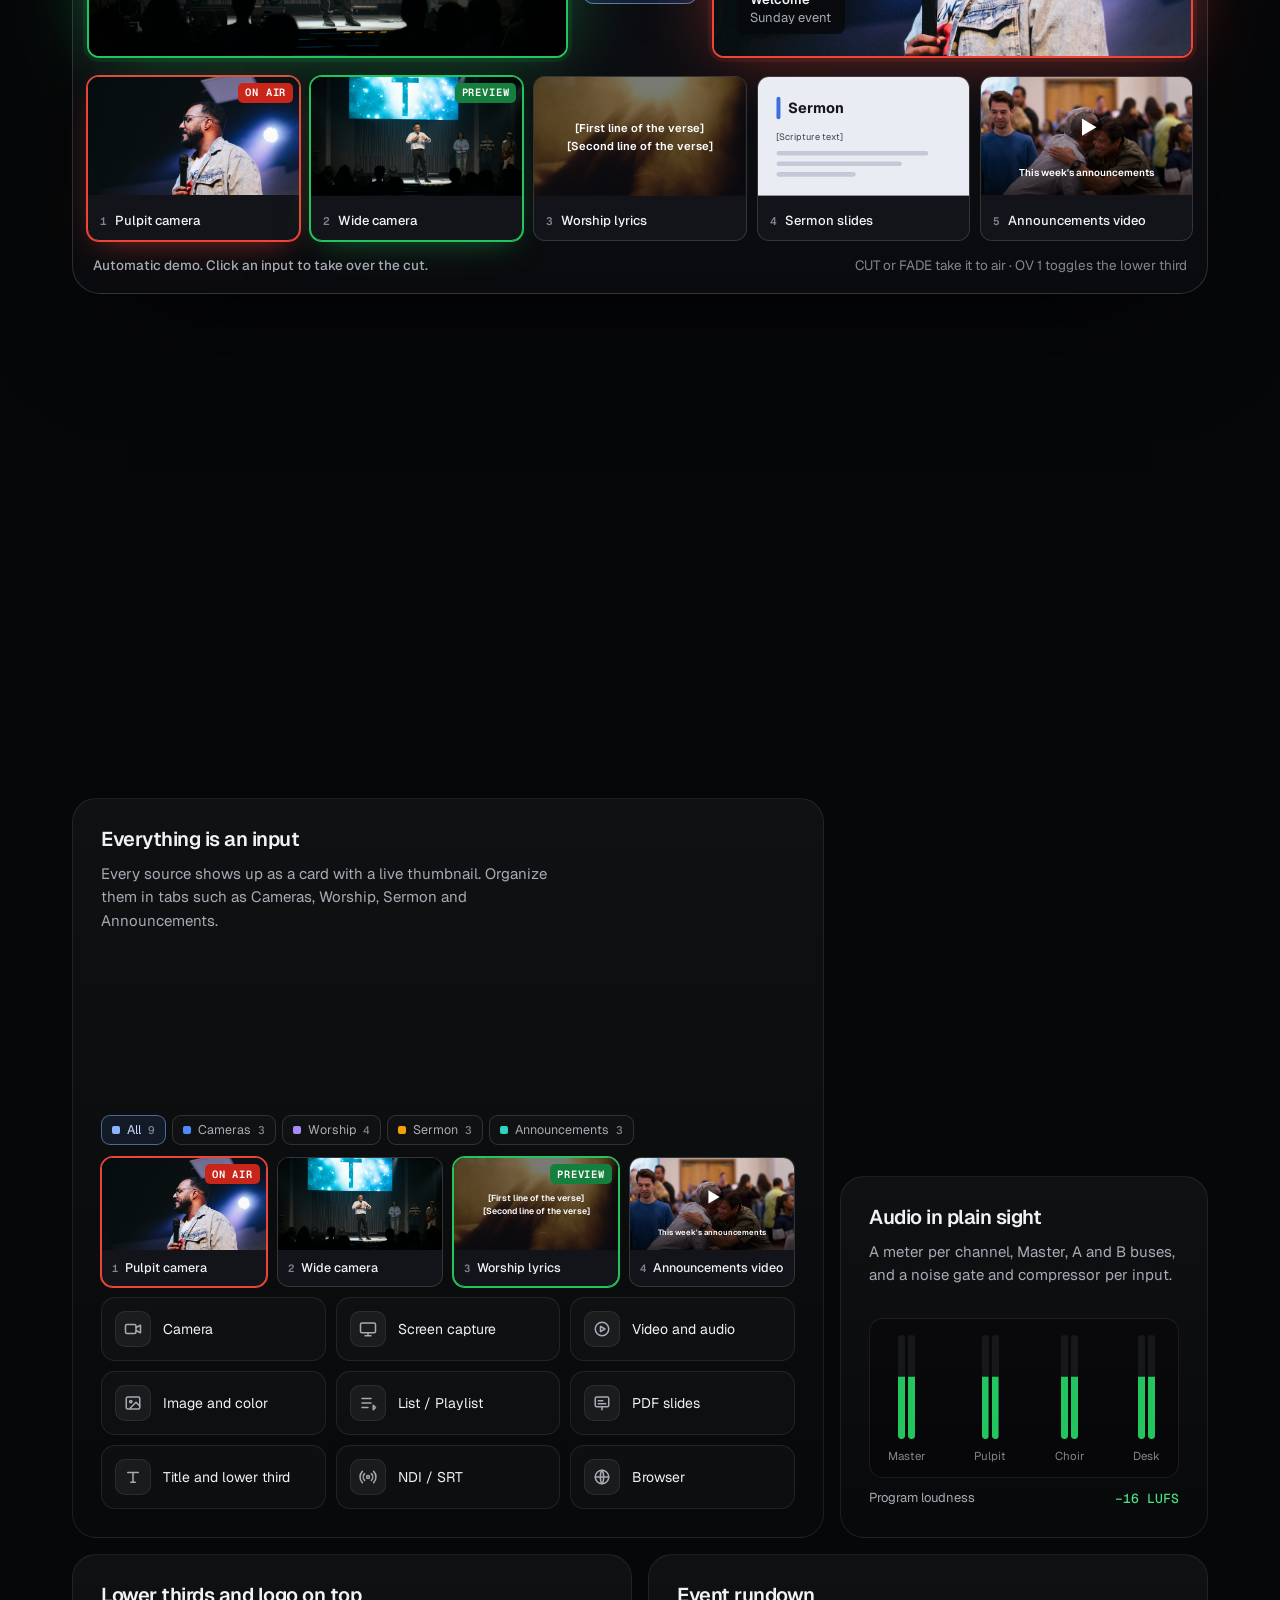
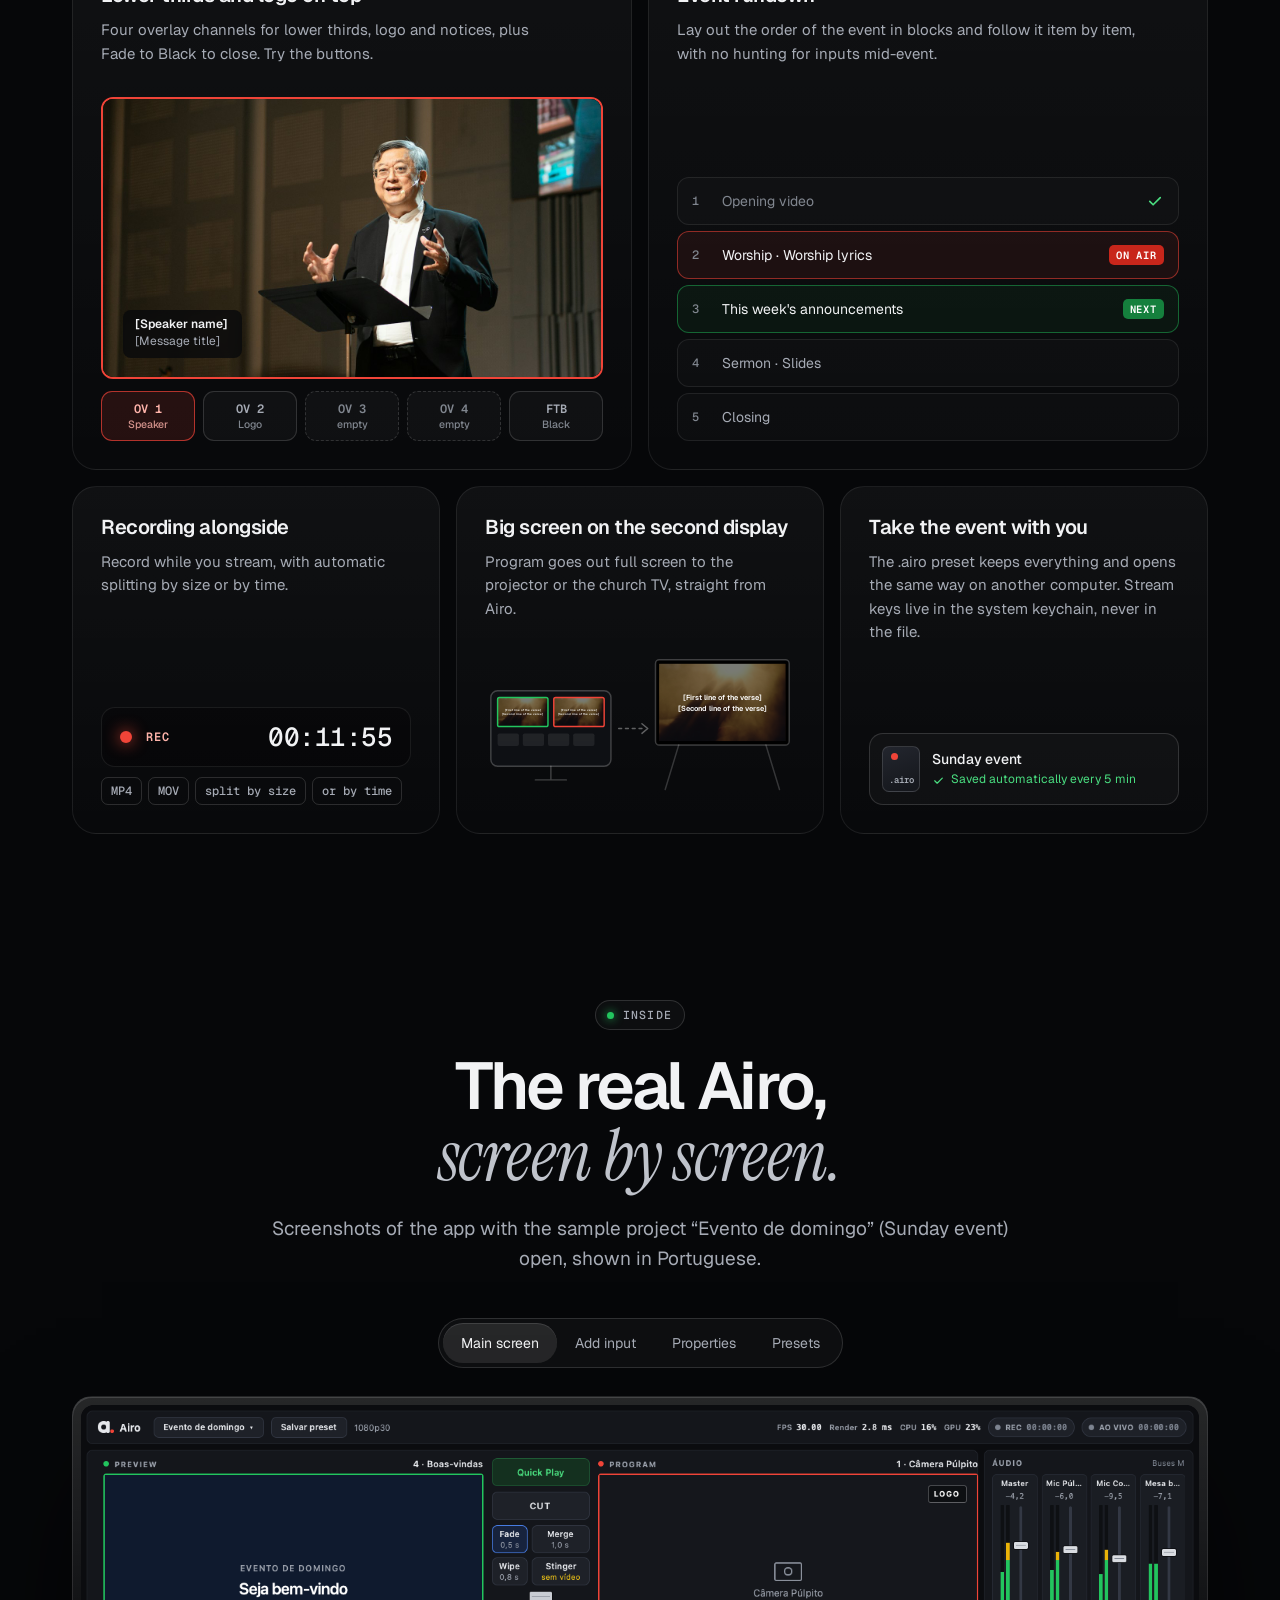
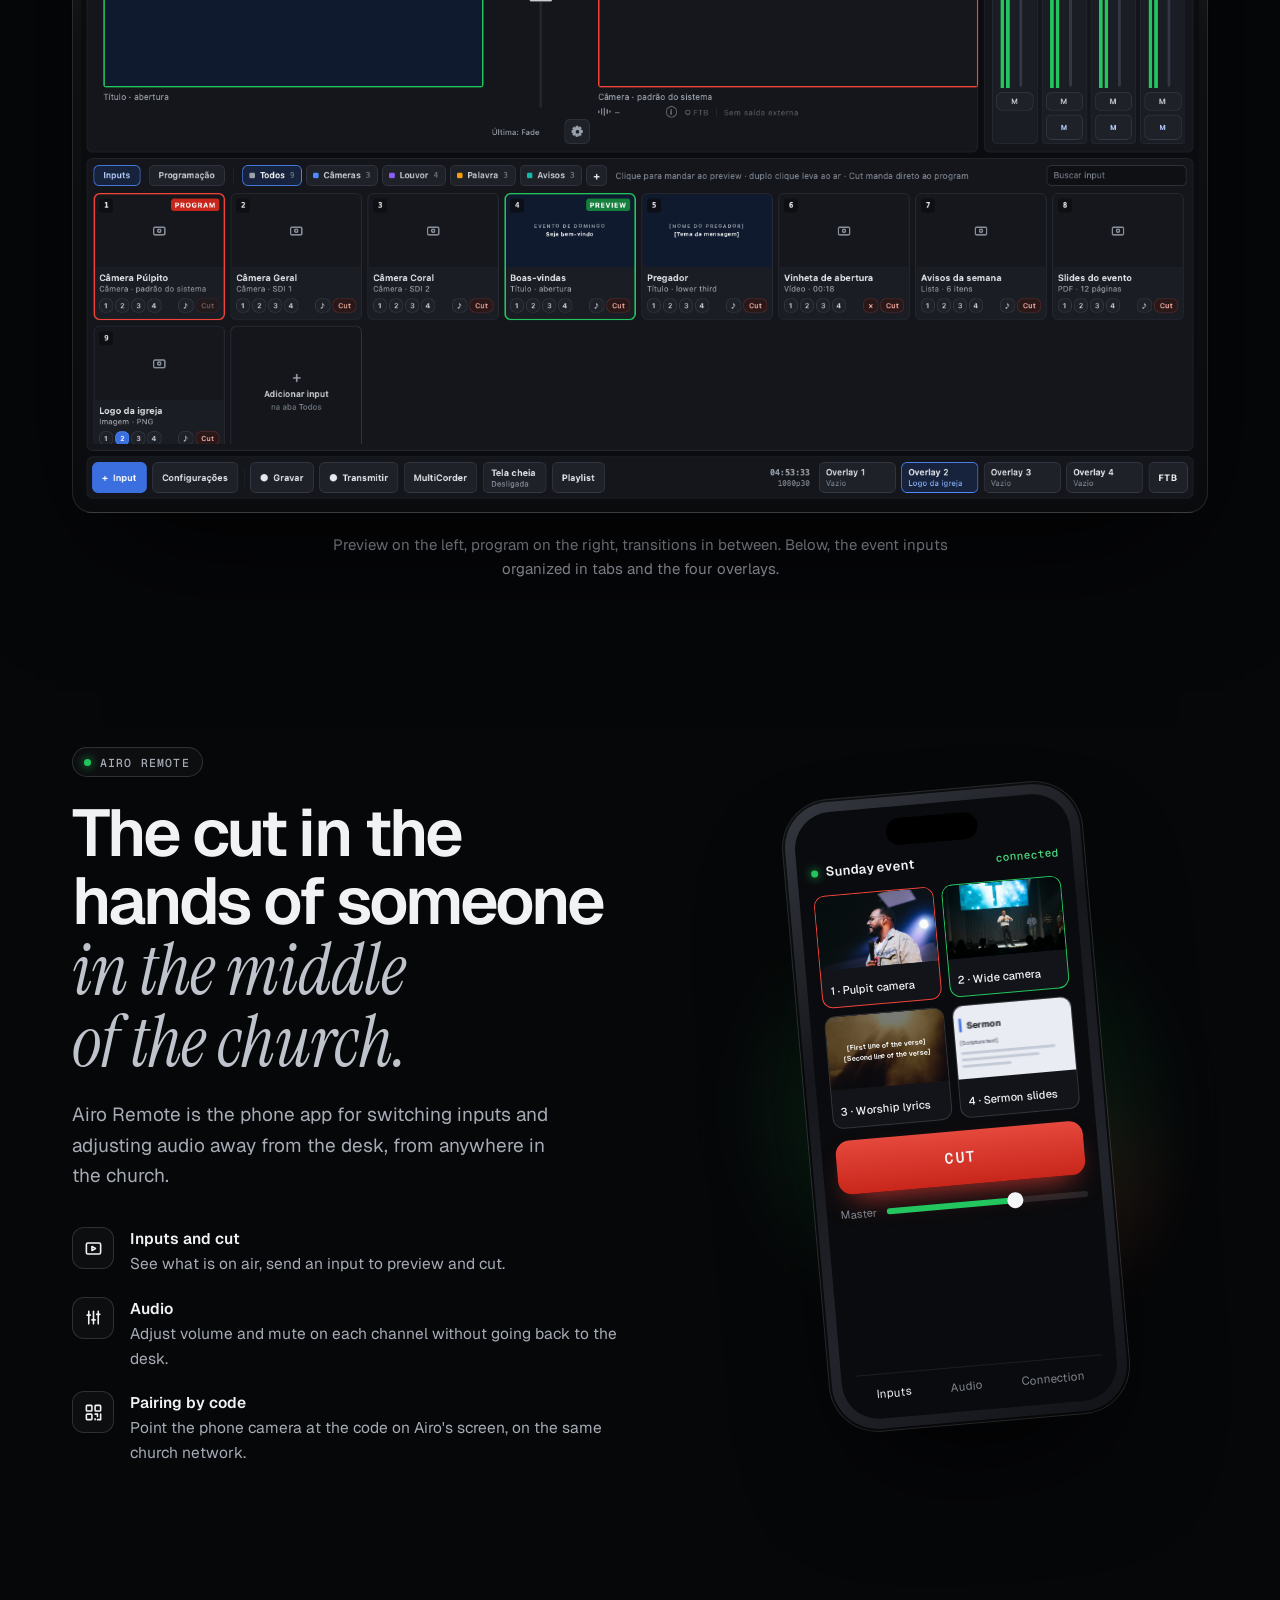
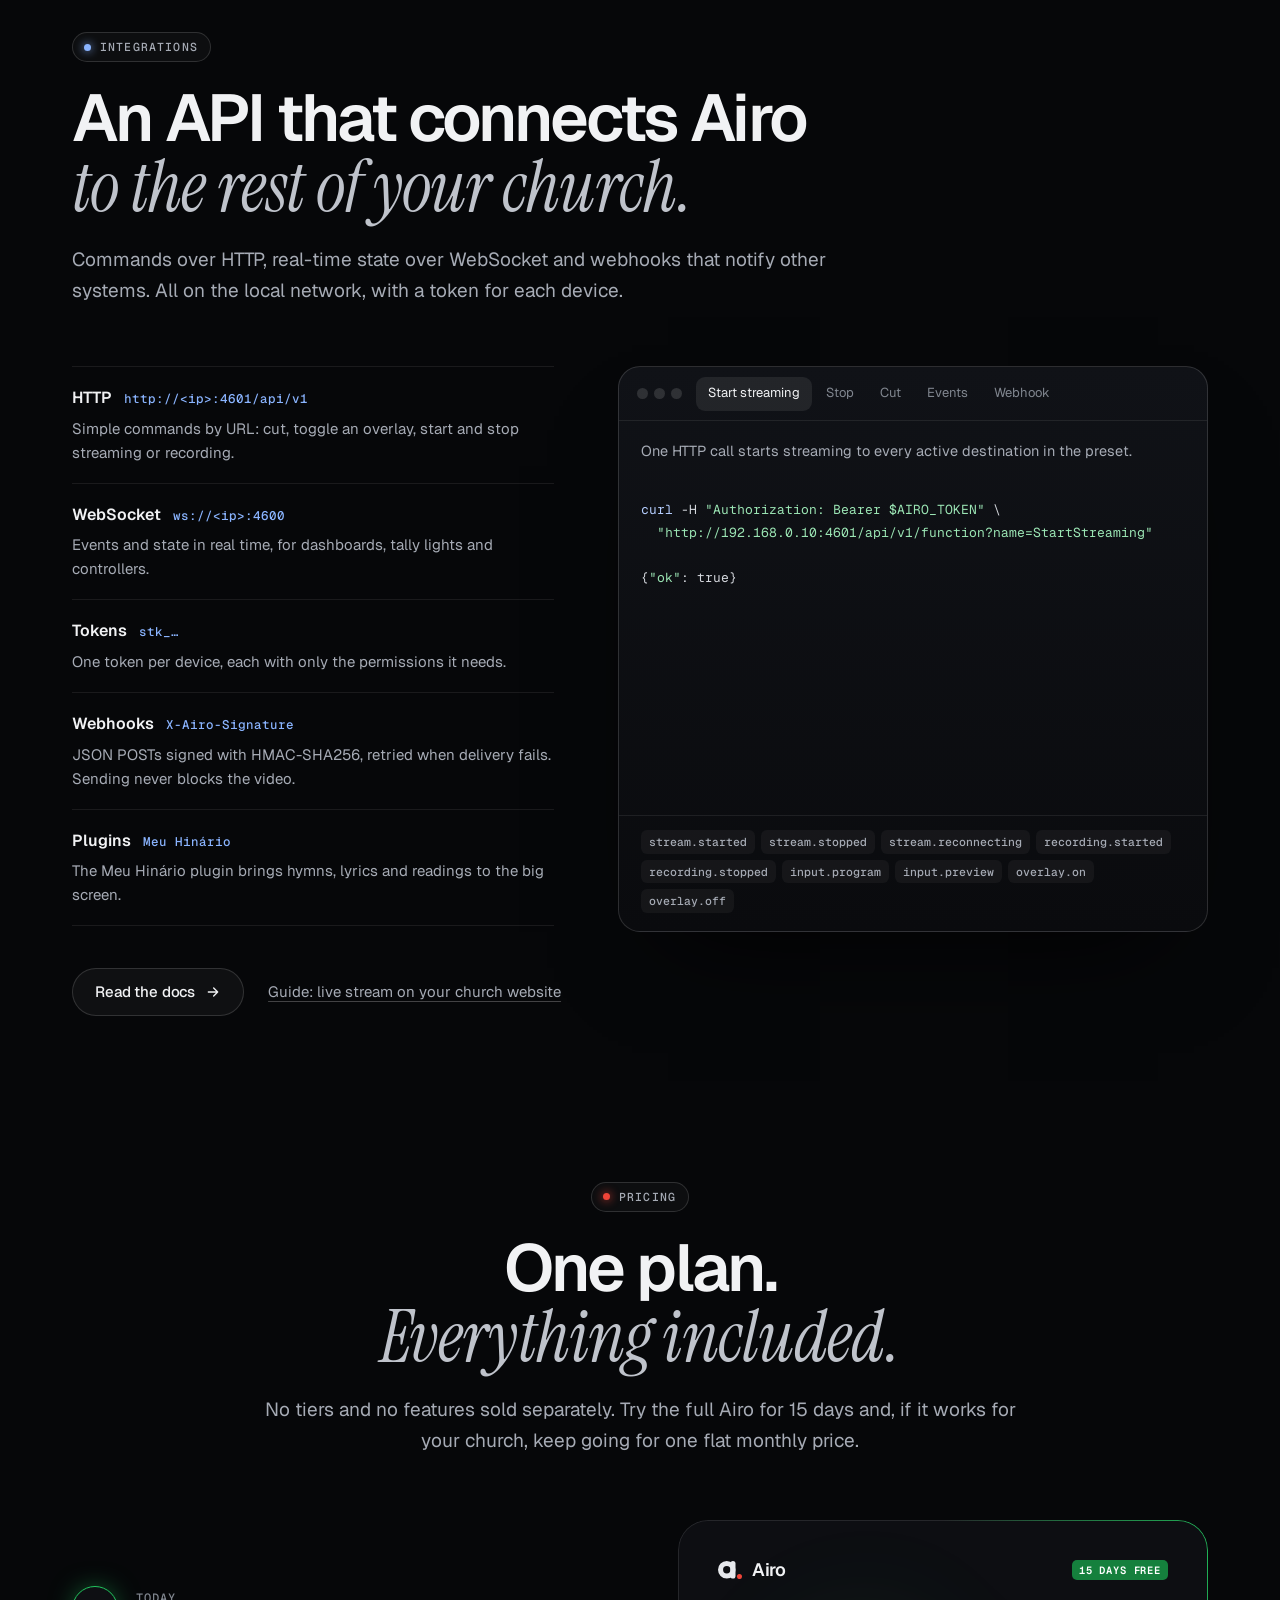
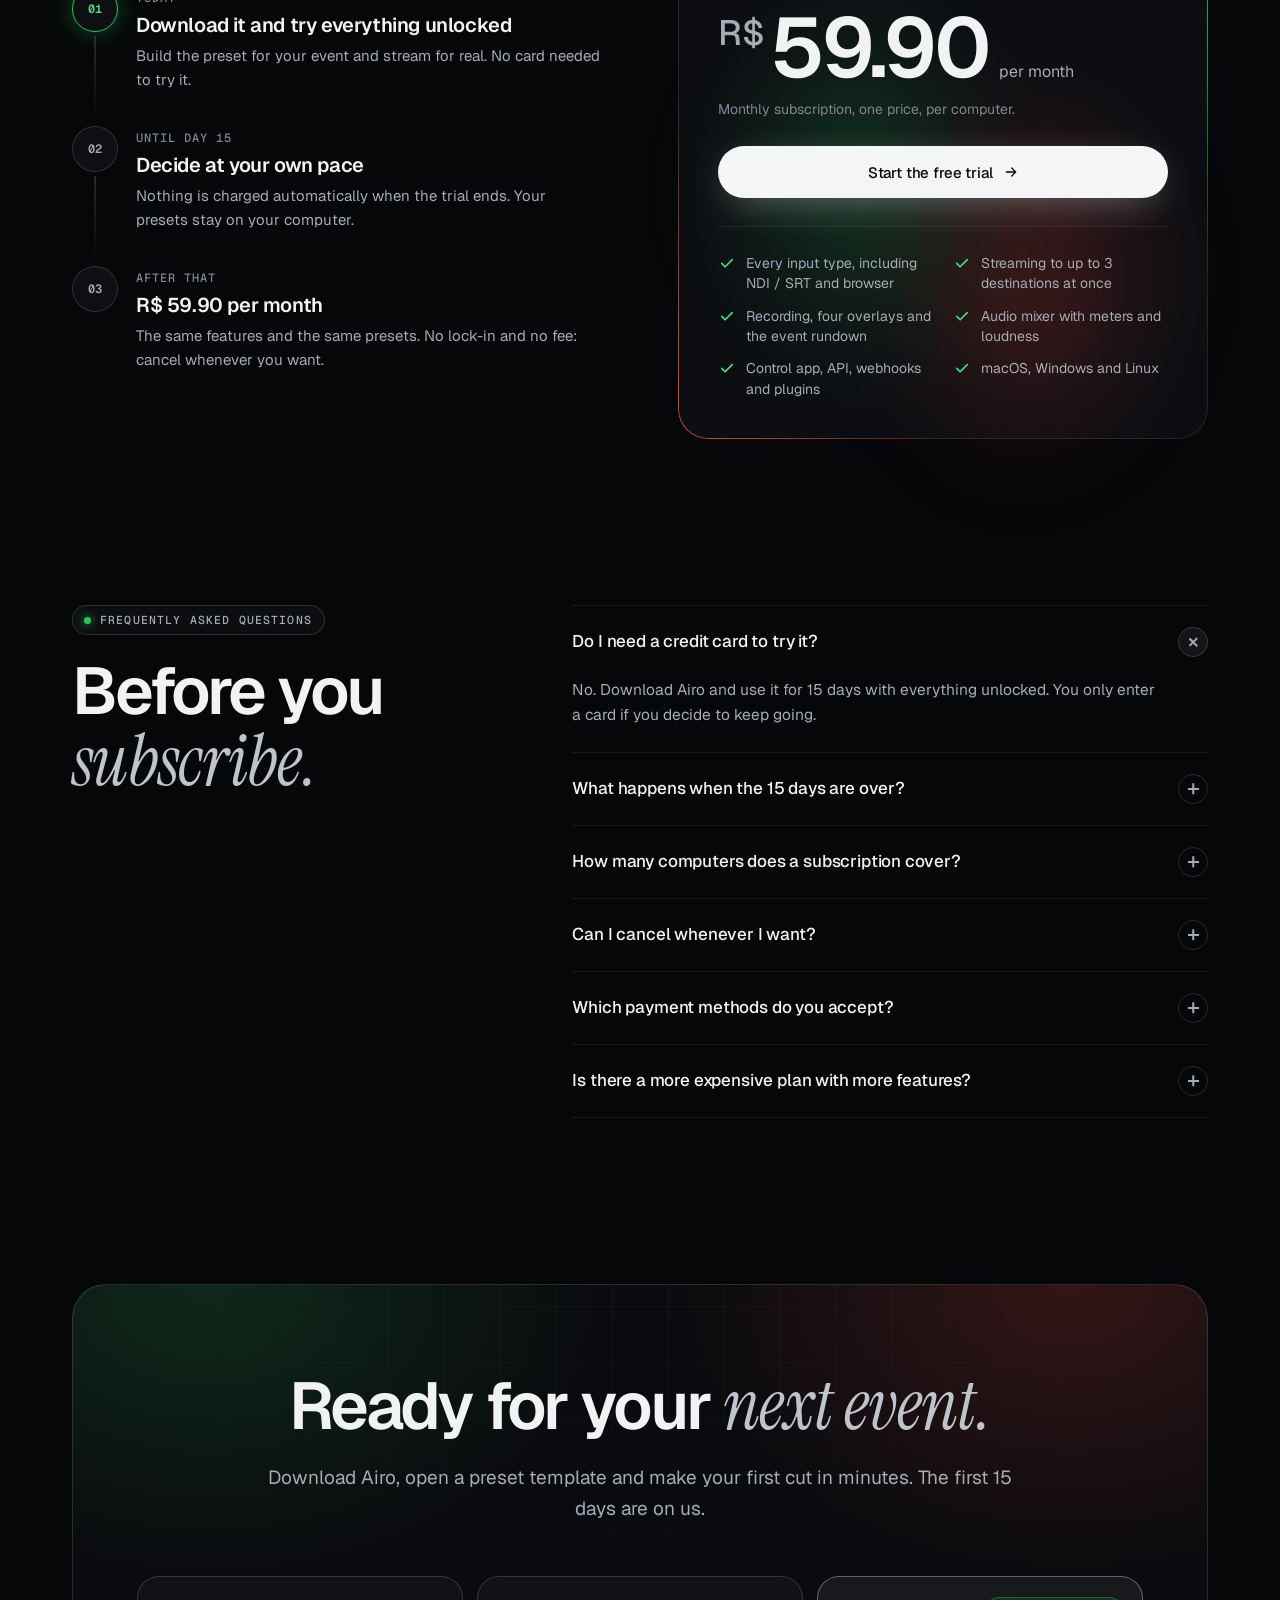
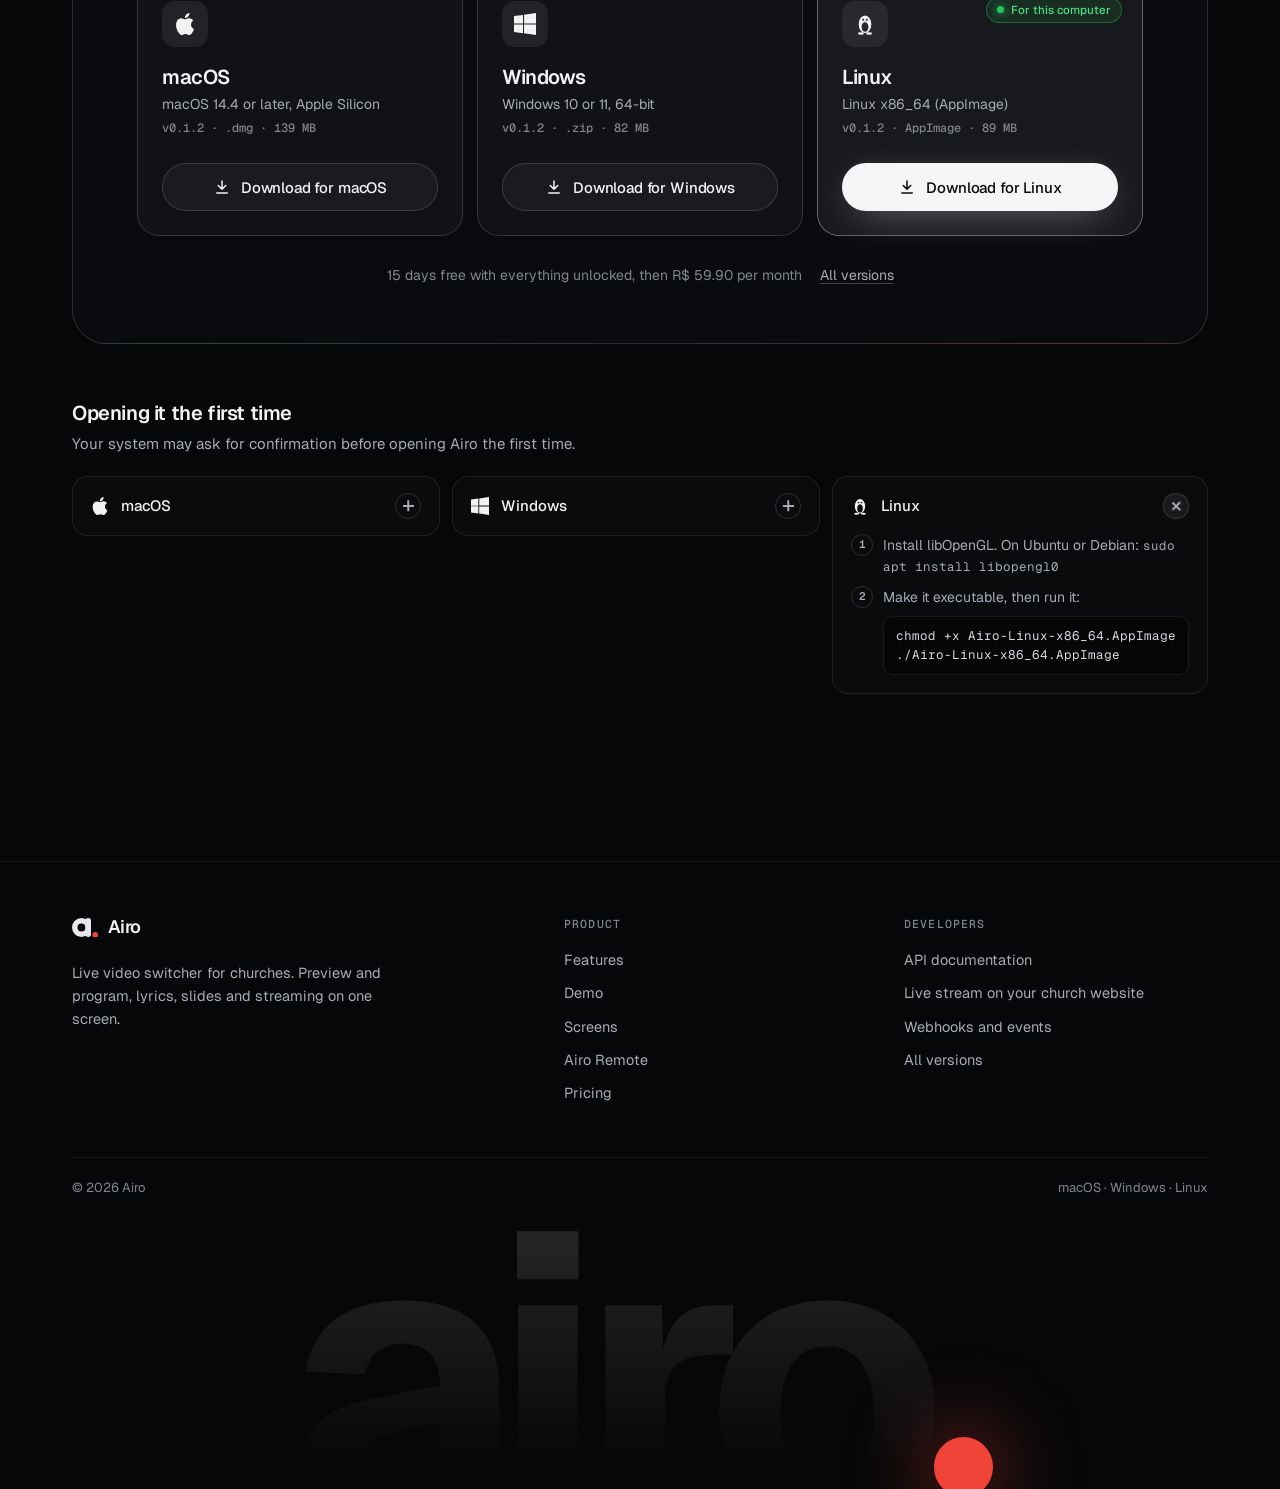
==== commit 8d520233: "Troca o site pelo layout novo e leva a documentação para docs.html - Página inicial nova: demonstraç" ====
--- a/index.html
+++ b/index.html
@@ -2,1517 +2,1897 @@
 <html lang="pt-BR">
 <head>
 <meta charset="utf-8">
-<meta name="viewport" content="width=device-width, initial-scale=1">
-<title>Airo</title>
+<meta name="viewport" content="width=device-width, initial-scale=1, viewport-fit=cover">
+<title>Airo · switcher de vídeo ao vivo para igrejas</title>
 <meta name="description" content="Airo: switcher de vídeo ao vivo para igrejas, com preview e program, transmissão, letras e slides numa tela só. macOS, Windows e Linux.">
-<meta property="og:type" content="website">
-<meta property="og:site_name" content="Airo">
-<meta property="og:title" content="Airo: switcher de vídeo ao vivo para igrejas">
-<meta property="og:description" content="Câmeras, letras, slides e transmissão numa tela só, com o fluxo de preview e program que a equipe de mídia já conhece.">
-<meta property="og:url" content="https://airo-app.github.io/">
-<meta property="og:image" content="https://airo-app.github.io/img/principal.png">
-<meta name="twitter:card" content="summary_large_image">
-<meta name="theme-color" content="#0B0C0F">
+<meta name="theme-color" content="#060709">
 <link rel="icon" href="favicon.svg" type="image/svg+xml">
 <link rel="icon" href="img/favicon-32.png" sizes="32x32" type="image/png">
 <link rel="apple-touch-icon" href="img/apple-touch-icon.png">
 <link rel="preconnect" href="https://fonts.googleapis.com">
-<link rel="stylesheet" href="https://fonts.googleapis.com/css2?family=Archivo:wdth,wght@62..125,500..800&family=Inter:wght@400;500;600&family=JetBrains+Mono:wght@500;600&display=swap">
+<link rel="preconnect" href="https://fonts.gstatic.com" crossorigin>
+<link href="https://fonts.googleapis.com/css2?family=Geist:wght@400;500;600;700&family=Geist+Mono:wght@400;500;600&family=Instrument+Serif:ital@0;1&display=swap" rel="stylesheet">
+<script>
+document.documentElement.classList.add("js");
+/* Endereços do site antigo: a documentação virou docs.html e duas seções mudaram de nome */
+(function () {
+  var moved = { "#docs": "docs.html#comecando", "#docs-site": "docs.html#site-da-igreja", "#docs-events": "docs.html#webhooks", "#pricing": "#precos", "#faq": "#perguntas" };
+  if (moved[location.hash]) location.replace(moved[location.hash]);
+})();
+</script>
+<link rel="stylesheet" href="assets/site.css">
 <style>
-/* Layout: título largo de ponta a ponta sobre um switcher que funciona sozinho; abaixo, faixas calmas.
-   Verde (preview) e vermelho (no ar) são o código de cor; ações do site em botão claro, azul só no app. */
-:root {
-  color-scheme: dark;
-  --bg: #0B0C0F;
-  --surface: #14161B;
-  --card: #1A1D23;
-  --field: #0E1013;
-  --line: #23262E;
-  --line-2: #333844;
-  --fg: #E6E8EC;
-  --fg-2: #9BA1AC;
-  --fg-3: #7D8490;
-  --accent: #4F8BFF;
-  --accent-text: #8AB4FF;
-  --primary: #3B6FE0;
-  --selected: #17233D;
-  --live: #F04438;
-  --live-label: #C8261B;
-  --pvw: #22C55E;
-  --pvw-label: #15803D;
-  --ok-text: #4ADE80;
-  --warn-text: #FACC15;
-  --on-solid: #FFFFFF;
-  --font-display: "Archivo", "Inter", "Helvetica Neue", Arial, sans-serif;
-  --font-body: "Inter", "Helvetica Neue", Arial, sans-serif;
-  --font-mono: "JetBrains Mono", ui-monospace, "SF Mono", Menlo, monospace;
-  --r-window: 14px;
-  --r-card: 10px;
-  --r-btn: 8px;
-}
-*, *::before, *::after { box-sizing: border-box; }
-[hidden] { display: none !important; }
-html { scroll-behavior: smooth; }
-body {
-  background: var(--bg);
-  color: var(--fg);
-  font: 400 16px/1.6 var(--font-body);
-  -webkit-font-smoothing: antialiased;
-}
-body::before {
-  content: ""; position: fixed; inset: 0 0 auto; z-index: 10;
-  height: env(safe-area-inset-top, 0px); background: var(--bg);
-}
-h1, h2, h3, p, ul, ol { margin: 0; }
-ul, ol { padding: 0; list-style: none; }
-a { color: inherit; text-decoration: none; }
-button { font: inherit; color: inherit; cursor: pointer; }
-:focus-visible { outline: 2px solid var(--accent-text); outline-offset: 2px; border-radius: 4px; }
-
-.wrap {
-  max-width: 1160px; margin-inline: auto;
-  padding-left: max(20px, env(safe-area-inset-left, 0px));
-  padding-right: max(20px, env(safe-area-inset-right, 0px));
-}
-.mono { font-family: var(--font-mono); font-variant-numeric: tabular-nums; }
-.eyebrow {
-  font: 600 11.5px/1 var(--font-mono); letter-spacing: 0.14em; text-transform: uppercase;
-  color: var(--fg-2); display: flex; align-items: center; gap: 10px;
-}
-.dot { width: 8px; height: 8px; border-radius: 50%; background: var(--live); flex: none; }
-.dot.green { background: var(--pvw); }
-.dot.blue { background: var(--accent); }
-.dot.idle { background: var(--line-2); }
-
-/* Navegação */
-.nav {
-  position: sticky; top: env(safe-area-inset-top, 0px); z-index: 9;
-  background: color-mix(in srgb, var(--bg) 82%, transparent);
+/* Página inicial. O estilo comum (cores, navegação, rodapé) está em assets/site.css. */
+.sec { padding-top: clamp(104px, 13vw, 168px); }
+.sec-head { display: grid; gap: 22px; justify-items: start; max-width: 780px; }
+.sec-head.center { justify-items: center; text-align: center; margin-inline: auto; }
+h2 {
+  font: 600 clamp(34px, 5.4vw, 66px)/1.02 var(--font); letter-spacing: -.045em; text-wrap: balance;
+}
+.reveal em {
+  font-family: var(--serif); font-style: italic; font-weight: 400; letter-spacing: -.01em; font-size: 1.07em;
+}
+
+/* Entrada suave dos blocos ao rolar (só com JS, e nunca com movimento reduzido) */
+.js [data-fade] { opacity: 0; transform: translateY(28px); transition: opacity .9s var(--ease), transform .9s var(--ease); transition-delay: calc(var(--i, 0) * 80ms); }
+.js [data-fade].shown { opacity: 1; transform: none; }
+
+/* ---------- Hero ---------- */
+.hero { position: relative; isolation: isolate; padding-top: clamp(132px, 17vw, 184px); text-align: center; }
+.hero-bg { position: absolute; inset: 0 0 auto; height: 130vh; z-index: -1; pointer-events: none; overflow: hidden; }
+.hero-bg::before {
+  content: ""; position: absolute; inset: 0;
+  background-image: linear-gradient(rgba(255, 255, 255, .05) 1px, transparent 1px), linear-gradient(90deg, rgba(255, 255, 255, .05) 1px, transparent 1px);
+  background-size: 72px 72px; background-position: center -1px;
+  -webkit-mask-image: radial-gradient(ellipse 62% 48% at 50% 22%, #000 15%, transparent 72%);
+  mask-image: radial-gradient(ellipse 62% 48% at 50% 22%, #000 15%, transparent 72%);
+}
+.hero-bg::after {
+  content: ""; position: absolute; left: 50%; top: -38vh; width: 130vw; height: 90vh; transform: translateX(-50%);
+  background: radial-gradient(ellipse at center, rgba(255, 255, 255, .11), transparent 62%);
+}
+.badge {
+  display: inline-flex; align-items: center; gap: 11px; height: 38px; padding: 0 14px 0 14px;
+  border-radius: 999px; border: 1px solid var(--line-2); background: rgba(255, 255, 255, .04);
+  font-size: 13.5px; color: var(--fg-2); white-space: nowrap; transition: border-color .2s, background .2s, color .2s;
+}
+@media (max-width: 460px) { .badge .sep, .badge .plat { display: none; } }
+.badge:hover { border-color: var(--line-3); background: rgba(255, 255, 255, .07); color: var(--fg); }
+.badge b { font-weight: 500; color: var(--fg); }
+.badge .sep { width: 1px; height: 14px; background: var(--line-2); }
+.badge svg { width: 14px; height: 14px; transition: transform .2s var(--ease); }
+.badge:hover svg { transform: translateX(2px); }
+.live-dot { position: relative; width: 8px; height: 8px; border-radius: 50%; background: var(--live); flex: none; }
+.live-dot::after { content: ""; position: absolute; inset: -4px; border-radius: 50%; border: 1.5px solid var(--live); animation: ping 2.2s var(--ease) infinite; }
+@keyframes ping { from { transform: scale(.4); opacity: 1; } to { transform: scale(1.9); opacity: 0; } }
+
+.hero-title {
+  margin: 30px auto 0; max-width: 12ch;
+  font: 600 clamp(44px, 9.2vw, 124px)/.93 var(--font); letter-spacing: -.058em; text-wrap: balance;
+}
+.hero-title .pv {
+  background: linear-gradient(180deg, #B9F6CF 5%, #22C55E 95%);
+  -webkit-background-clip: text; background-clip: text; color: transparent;
+}
+.hero-title em {
+  padding-right: .04em; margin-right: -.05em; white-space: nowrap;
+  background: linear-gradient(180deg, #FFC2B9 5%, #F04438 92%);
+  -webkit-background-clip: text; background-clip: text; color: transparent;
+}
+.hero-title .l:last-child { white-space: nowrap; }
+@media (min-width: 700px) {
+  .hero-title { max-width: none; }
+  .hero-title .l { display: block; }
+}
+.hero .lede { margin: 30px auto 0; max-width: 600px; }
+.hero-ctas { display: flex; flex-wrap: wrap; justify-content: center; gap: 12px; margin-top: 38px; }
+.hero-note { margin-top: 18px; font: 500 12.5px/1.6 var(--mono); color: var(--fg-3); }
+.hero-note a { color: var(--fg-2); text-decoration: underline; text-decoration-color: var(--line-3); text-underline-offset: 3px; }
+.hero-note a:hover { color: var(--fg); }
+
+/* Entrada do hero ao carregar */
+.js .hero [data-in] { animation: rise 1s var(--ease) both; animation-delay: calc(var(--i) * 90ms + 80ms); }
+@keyframes rise { from { opacity: 0; transform: translateY(18px); filter: blur(10px); } }
+
+/* Captura do app: começa inclinada e se endireita ao rolar */
+.stage { position: relative; max-width: 1260px; margin: clamp(60px, 8vw, 92px) auto 0; padding-inline: var(--gutter); perspective: 2200px; }
+.stage-glow { position: absolute; inset: -8% -2% 30%; z-index: -1; pointer-events: none; }
+.stage-glow::before, .stage-glow::after { content: ""; position: absolute; top: 0; height: 100%; width: 58%; border-radius: 50%; filter: blur(80px); }
+.stage-glow::before { left: 0; background: radial-gradient(closest-side, rgba(34, 197, 94, .55), rgba(34, 197, 94, .12) 60%, transparent); }
+.stage-glow::after { right: 0; background: radial-gradient(closest-side, rgba(240, 68, 56, .62), rgba(240, 68, 56, .14) 60%, transparent); }
+/* filete de luz na borda de cima da moldura: verde, branco, vermelho */
+.stage .frame::before { content: ""; position: absolute; top: -1px; left: 8%; right: 8%; height: 1px; background: linear-gradient(90deg, transparent, rgba(74, 222, 128, .9) 25%, rgba(255, 255, 255, .9) 50%, rgba(255, 122, 110, .95) 75%, transparent); }
+.frame {
+  position: relative; border-radius: 20px; padding: 8px;
+  background: linear-gradient(180deg, rgba(255, 255, 255, .13), rgba(255, 255, 255, .04) 35%, rgba(255, 255, 255, .02));
+  border: 1px solid rgba(255, 255, 255, .1);
+  box-shadow: inset 0 1px 0 rgba(255, 255, 255, .14), 0 50px 130px -30px rgba(0, 0, 0, .9);
+  transform-origin: 50% 0;
+}
+.frame img { width: 100%; height: auto; border-radius: 13px; background: #0B0C0F; }
+.stage::after { content: ""; position: absolute; left: 0; right: 0; bottom: -2px; height: 34%; background: linear-gradient(to bottom, transparent, var(--bg) 94%); pointer-events: none; }
+@supports (animation-timeline: scroll()) {
+  @media (prefers-reduced-motion: no-preference) {
+    .stage .frame { animation: unfold linear both; animation-timeline: scroll(root); animation-range: 0 70vh; }
+  }
+}
+@keyframes unfold { from { transform: rotateX(26deg) scale(.9); } to { transform: none; } }
+.float-chip {
+  position: absolute; z-index: 2; display: flex; align-items: center; gap: 10px; padding: 9px 14px 9px 10px;
+  border-radius: 14px; background: rgba(18, 19, 24, .72); border: 1px solid var(--line-2);
   backdrop-filter: blur(14px); -webkit-backdrop-filter: blur(14px);
-  border-bottom: 1px solid var(--line);
-}
-.nav .wrap { display: flex; align-items: center; gap: 28px; height: 64px; }
-.brand { display: flex; align-items: center; gap: 10px; font: 700 20px/1 var(--font-body); letter-spacing: -0.03em; }
-.brand svg { width: 24px; height: auto; }
-.nav-links { display: flex; gap: 26px; margin-left: auto; margin-right: -4px; font-size: 14px; color: var(--fg-2); }
-.nav-links a:hover { color: var(--fg); }
-.btn {
-  display: inline-flex; align-items: center; justify-content: center; gap: 8px;
-  min-height: 44px; padding: 0 20px; border-radius: var(--r-btn);
-  font: 600 15px/1 var(--font-body); border: 1px solid transparent; white-space: nowrap;
-  transition: filter .15s, background .15s, border-color .15s;
-}
-.btn.primary { background: var(--fg); color: var(--bg); }
-.btn.ghost { background: #1E2128; border-color: var(--line-2); color: #C9CDD4; }
-.btn:hover { filter: brightness(1.15); }
-.btn svg { width: 18px; height: 18px; flex: none; }
-.btn.small { min-height: 36px; padding: 0 14px; font-size: 13.5px; }
-.lang { display: flex; border: 1px solid var(--line-2); border-radius: 999px; padding: 2px; }
-.lang button { min-width: 40px; min-height: 32px; border: 0; background: transparent; border-radius: 999px; font: 600 12px/1 var(--font-mono); color: var(--fg-2); }
-.lang button[aria-pressed="true"] { background: var(--line-2); color: var(--fg); }
-
-/* Hero */
-.hero { padding-block: 60px 0; max-width: 1320px; }
-.hero-head { display: grid; gap: 36px; }
-h1 {
-  font: 700 clamp(34px, 7.2vw, 112px)/0.94 var(--font-display); font-stretch: 112%;
-  letter-spacing: -0.045em; margin-top: 26px;
-}
-h1 .line { display: block; animation: rise .8s cubic-bezier(.2, .7, .2, 1) both; }
-h1 .line + .line { animation-delay: .08s; }
-h1 .pv { color: var(--pvw); }
-h1 em { font-style: normal; color: var(--live); white-space: nowrap; }
-.hero-sub {
-  display: grid; grid-template-columns: minmax(0, 1fr) auto; gap: 24px 48px; align-items: end;
-  animation: rise .8s .16s cubic-bezier(.2, .7, .2, 1) both;
-}
-.lede { font-size: 18.5px; color: var(--fg-2); max-width: 54ch; }
-.lede strong { color: var(--fg); font-weight: 500; }
-.hero-cta { display: flex; flex-wrap: wrap; gap: 12px; }
-@keyframes rise { from { transform: translateY(26px); opacity: .25; } }
-@keyframes stage-in { from { transform: translateY(44px) scale(.97); opacity: .3; } }
-
-/* Console (switcher interativo) */
-.stage { position: relative; margin-top: 52px; animation: stage-in 1s .22s cubic-bezier(.2, .7, .2, 1) both; }
-.stage::before {
-  content: ""; position: absolute; inset: 12% 8% -6%; z-index: 0; pointer-events: none;
-  background: radial-gradient(60% 60% at 72% 30%, rgba(240, 68, 56, .28), transparent 70%),
-              radial-gradient(50% 60% at 26% 30%, rgba(34, 197, 94, .17), transparent 70%);
-  filter: blur(30px);
-}
-.console {
-  position: relative; z-index: 1; background: var(--surface);
-  border: 1px solid var(--line); border-radius: var(--r-window); overflow: hidden;
-  box-shadow: 0 40px 90px -40px rgba(0, 0, 0, .9);
-}
-.c-bar {
-  display: flex; align-items: center; gap: 14px; flex-wrap: wrap;
-  padding: 12px 16px; border-bottom: 1px solid var(--line); font-size: 13px;
-}
-.c-bar .brand { font-size: 15px; }
-.c-bar .brand svg { width: 17px; }
-.c-proj { color: var(--fg); font-weight: 500; }
-.c-meta { color: var(--fg-3); font-size: 12px; }
-.c-live {
-  margin-left: auto; display: flex; align-items: center; gap: 8px;
-  background: var(--live-label); color: var(--on-solid);
-  font: 600 12px/1 var(--font-mono); padding: 7px 10px; border-radius: 6px;
-}
-.c-live .dot { background: var(--on-solid); animation: pulse 1.6s ease-in-out infinite; }
-@keyframes pulse { 50% { opacity: .35; } }
-
-.c-main { display: grid; grid-template-columns: 1fr 92px 1fr; gap: 14px; padding: 16px; align-items: center; }
-.monitor { min-width: 0; }
-.m-label { display: flex; align-items: center; gap: 8px; margin-bottom: 8px; font-size: 12.5px; color: var(--fg-2); }
-.tag { font: 600 10.5px/1 var(--font-mono); letter-spacing: .1em; padding: 5px 7px; border-radius: 5px; color: var(--on-solid); }
-.tag.pvw { background: var(--pvw-label); }
-.tag.pgm { background: var(--live-label); }
-.m-name { overflow: hidden; text-overflow: ellipsis; white-space: nowrap; }
-.screen {
-  position: relative; aspect-ratio: 16 / 9; max-width: 100%; overflow: hidden;
-  border-radius: 8px; background: #000; border: 2px solid var(--line-2);
-}
-.screen.pvw { border-color: var(--pvw); }
-.screen.pgm { border-color: var(--live); }
-.screen svg { position: absolute; inset: 0; width: 100%; height: 100%; display: block; }
-.screen .ghost-scene { transition: opacity .55s ease; }
+  font-size: 13.5px; font-weight: 500; box-shadow: 0 24px 50px -20px rgba(0, 0, 0, .9);
+  animation: bob 7s ease-in-out infinite;
+}
+.float-chip .mono { color: var(--fg-2); font-size: 12.5px; }
+.fc-1 { left: 0; top: 20%; }
+.fc-2 { right: 0; top: 7%; animation-delay: -3.5s; }
+@keyframes bob { 50% { transform: translateY(-8px); } }
+@media (max-width: 760px) { .float-chip { display: none; } }
+
+/* ---------- Faixa: o que entra no Airo ---------- */
+.strip { padding-top: clamp(28px, 5vw, 48px); }
+.strip-label { text-align: center; font-size: 14px; color: var(--fg-3); }
+.marquee {
+  margin-top: 22px; overflow: hidden;
+  -webkit-mask-image: linear-gradient(90deg, transparent, #000 12%, #000 88%, transparent);
+  mask-image: linear-gradient(90deg, transparent, #000 12%, #000 88%, transparent);
+}
+.track { display: flex; gap: 10px; width: max-content; animation: slide 60s linear infinite; }
+.marquee:hover .track { animation-play-state: paused; }
+.track span {
+  display: inline-flex; align-items: center; gap: 9px; height: 42px; padding: 0 17px; border-radius: 999px;
+  border: 1px solid var(--line); background: rgba(255, 255, 255, .025); color: var(--fg-2); font-size: 14.5px; white-space: nowrap;
+}
+.track svg { width: 17px; height: 17px; flex: none; }
+@keyframes slide { to { transform: translateX(calc(-50% - 5px)); } }
+
+/* ---------- Frase que acende ao rolar ---------- */
+.reveal { margin-top: 30px; font: 500 clamp(30px, 4.9vw, 64px)/1.08 var(--font); letter-spacing: -.042em; max-width: 21ch; text-wrap: balance; }
+.reveal.armed .w { color: rgba(241, 242, 244, .15); transition: color .4s; }
+.reveal.armed .w.lit { color: var(--fg); }
+.reveal.armed em .w.lit { color: #D7DAE0; }
+.pillars { display: grid; grid-template-columns: repeat(3, 1fr); gap: 20px; margin-top: clamp(56px, 7vw, 88px); }
+.pillar { display: grid; gap: 12px; align-content: start; }
+.pillar-art {
+  position: relative; height: 148px; margin-bottom: 14px; border-radius: 20px; border: 1px solid var(--line);
+  background: radial-gradient(120% 100% at 50% 0%, rgba(255, 255, 255, .05), transparent 70%), rgba(255, 255, 255, .015);
+  display: grid; place-items: center; overflow: hidden;
+}
+.pillar .num { font: 500 12px/1 var(--mono); color: var(--fg-3); }
+.pillar h3 { font: 600 21px/1.25 var(--font); letter-spacing: -.025em; }
+.pillar p { color: var(--fg-2); font-size: 15.5px; }
+@media (max-width: 880px) { .pillars { grid-template-columns: 1fr; } }
+/* arte 01: dois monitores pequenos */
+.mini-mons { display: flex; gap: 12px; }
+.mini-mon { width: 104px; display: grid; gap: 7px; justify-items: start; }
+.mini-mon i { display: block; width: 100%; aspect-ratio: 16/9; border-radius: 8px; border: 2px solid; background: #0B0F1A; }
+.mini-mon.p i { border-color: var(--pvw); box-shadow: 0 0 30px -6px rgba(34, 197, 94, .6); }
+.mini-mon.g i { border-color: var(--live); box-shadow: 0 0 30px -6px rgba(240, 68, 56, .65); }
+/* arte 02: campo com dica */
+.field-demo { width: 78%; display: grid; gap: 8px; }
+.field-demo .lbl { display: flex; align-items: center; gap: 7px; font-size: 13px; color: var(--fg-2); }
+.field-demo .i { width: 16px; height: 16px; border-radius: 50%; border: 1.5px solid var(--fg-3); display: grid; place-items: center; font: 600 10px/1 var(--font); color: var(--fg-2); }
+.field-demo .box { height: 36px; border-radius: 9px; border: 1px solid var(--line-2); background: rgba(0, 0, 0, .35); display: flex; align-items: center; padding: 0 12px; font-size: 13.5px; justify-content: space-between; }
+.field-demo .lbl { position: relative; }
+.field-demo .tip {
+  position: absolute; left: 0; bottom: calc(100% + 10px); padding: 7px 10px; border-radius: 8px;
+  background: #F4F5F7; color: #14161B; font-size: 12px; font-weight: 500; line-height: 1.2; white-space: nowrap; box-shadow: 0 10px 30px -10px #000;
+}
+.field-demo .tip::after { content: ""; position: absolute; left: 72px; top: 100%; border: 5px solid transparent; border-top-color: #F4F5F7; }
+/* arte 03: arquivo de preset */
+.file-chip { display: flex; align-items: center; gap: 12px; padding: 12px 16px 12px 12px; border-radius: 14px; border: 1px solid var(--line-2); background: rgba(255, 255, 255, .03); }
+.file-ico { width: 38px; height: 46px; border-radius: 7px; background: linear-gradient(160deg, #23262E, #14161B); border: 1px solid var(--line-2); display: grid; place-items: end center; padding-bottom: 6px; font: 600 9px/1 var(--mono); color: var(--fg-2); position: relative; }
+.file-ico::after { content: ""; position: absolute; top: 6px; left: 8px; width: 7px; height: 7px; border-radius: 50%; background: var(--live); }
+.file-chip b { display: block; font-size: 14px; font-weight: 500; }
+.file-chip small { display: flex; align-items: center; gap: 6px; font-size: 12px; color: var(--pvw-text); }
+.file-chip small svg { width: 13px; height: 13px; }
+
+/* ---------- Demonstração do switcher ---------- */
+.demo {
+  position: relative; margin-top: 56px; padding: 14px; border-radius: 28px; border: 1px solid var(--line-2);
+  background: linear-gradient(180deg, #101217, #0A0B0E);
+  box-shadow: inset 0 1px 0 rgba(255, 255, 255, .07), 0 50px 120px -50px rgba(0, 0, 0, .95);
+}
+.demo::before { content: ""; position: absolute; inset: -1px; z-index: -1; border-radius: inherit; background: radial-gradient(60% 50% at 25% 0%, rgba(34, 197, 94, .18), transparent 70%), radial-gradient(60% 50% at 75% 0%, rgba(240, 68, 56, .2), transparent 70%); filter: blur(30px); }
+.demo-top { display: flex; align-items: center; gap: 12px; padding: 4px 6px 14px; font-size: 14px; min-width: 0; }
+.demo-top .brand { font-size: 15px; gap: 8px; }
+.demo-top .brand svg { width: 20px; }
+.demo-top .proj { font-weight: 500; color: var(--fg-2); white-space: nowrap; overflow: hidden; text-overflow: ellipsis; }
+.demo-top .meta { font: 500 12px/1 var(--mono); color: var(--fg-3); }
+.live-pill {
+  margin-left: auto; display: inline-flex; align-items: center; gap: 8px; height: 30px; padding: 0 12px; border-radius: 999px; flex: none;
+  background: rgba(240, 68, 56, .12); border: 1px solid rgba(240, 68, 56, .45); color: var(--live-text); font: 600 12px/1 var(--mono); letter-spacing: .04em;
+}
+.demo-mon { display: grid; grid-template-columns: 1fr auto 1fr; gap: 14px; }
+.mon { min-width: 0; }
+.mon figcaption { display: flex; align-items: center; gap: 10px; margin-bottom: 10px; font-size: 13px; color: var(--fg-2); min-width: 0; }
+.mon figcaption span:last-child { overflow: hidden; text-overflow: ellipsis; white-space: nowrap; }
+.screen { position: relative; aspect-ratio: 16/9; border-radius: 12px; overflow: hidden; background: #000; border: 2px solid; }
+.mon.pvw .screen { border-color: var(--pvw); box-shadow: 0 0 0 4px rgba(34, 197, 94, .1), 0 0 70px -14px rgba(34, 197, 94, .55); }
+.mon.pgm .screen { border-color: var(--live); box-shadow: 0 0 0 4px rgba(240, 68, 56, .1), 0 0 70px -14px rgba(240, 68, 56, .6); }
+.screen svg { position: absolute; inset: 0; width: 100%; height: 100%; }
+.screen .layer-top { opacity: 0; }
 .lower {
-  position: absolute; left: 5%; bottom: 9%; max-width: 70%;
-  background: rgba(11, 12, 15, .86); border-radius: 6px; padding: 7px 12px;
-  font-size: clamp(9px, 1.25vw, 14px); line-height: 1.3;
-  transform: translateY(8px); opacity: 0; transition: opacity .3s, transform .3s;
-}
-.lower.on { opacity: 1; transform: none; }
-.lower b { display: block; font-weight: 600; color: var(--on-solid); }
-.lower span { color: #C9CDD4; font-size: .86em; }
-
-.trans { display: flex; flex-direction: column; gap: 8px; }
-.t-btn {
-  min-height: 44px; border-radius: var(--r-btn); background: #1E2128;
-  border: 1px solid var(--line-2); font: 600 13px/1 var(--font-mono); letter-spacing: .06em; color: #C9CDD4;
-}
-.t-btn:hover { filter: brightness(1.2); }
-.t-btn.cut { background: var(--live-label); border-color: transparent; color: var(--on-solid); min-height: 56px; font-size: 15px; }
-.t-btn[aria-pressed="true"] { background: var(--selected); border-color: var(--accent); color: var(--on-solid); }
-
-.c-inputs { border-top: 1px solid var(--line); padding: 14px 16px 16px; background: #101216; }
-.c-hint { display: flex; flex-wrap: wrap; gap: 6px 16px; justify-content: space-between; font-size: 12.5px; color: var(--fg-3); margin-bottom: 12px; }
-.c-hint b { color: var(--fg-2); font-weight: 500; }
-.inputs { display: grid; grid-template-columns: repeat(5, minmax(0, 1fr)); gap: 10px; }
+  position: absolute; left: 5%; bottom: 8%; display: grid; gap: 1px; padding: 7px 14px 8px 12px; border-radius: 8px;
+  background: rgba(8, 9, 12, .8); backdrop-filter: blur(6px); -webkit-backdrop-filter: blur(6px);
+  font-size: clamp(9px, 1.15vw, 13px); line-height: 1.3; transition: opacity .35s, transform .35s var(--ease);
+}
+.lower b { font-weight: 600; }
+.lower span { color: var(--fg-2); }
+.lower.off { opacity: 0; transform: translateY(8px); }
+.demo-ctrl { display: flex; flex-direction: column; justify-content: center; gap: 10px; width: 116px; padding-top: 30px; }
+.demo-ctrl button {
+  height: 48px; border-radius: 12px; border: 1px solid var(--line-2); background: rgba(255, 255, 255, .04);
+  font: 600 13.5px/1 var(--mono); letter-spacing: .08em; transition: filter .15s, background .2s, border-color .2s, transform .1s;
+}
+.demo-ctrl button:hover { filter: brightness(1.2); }
+.demo-ctrl button:active { transform: translateY(1px); }
+.demo-ctrl .cut { background: linear-gradient(180deg, #E5483C, #C8261B); border-color: transparent; color: #fff; box-shadow: 0 12px 30px -12px rgba(240, 68, 56, .8); }
+.demo-ctrl .ov[aria-pressed="true"] { border-color: rgba(138, 180, 255, .6); background: rgba(79, 139, 255, .14); color: #C8DAFF; }
+.demo-inputs { display: grid; grid-template-columns: repeat(5, 1fr); gap: 10px; margin-top: 18px; }
 .in {
-  text-align: left; background: var(--card); border: 1px solid #262A33; border-radius: var(--r-card);
-  padding: 0; overflow: hidden; display: flex; flex-direction: column;
-}
-.in:hover { border-color: var(--line-2); }
-.in .thumb { position: relative; aspect-ratio: 16 / 9; background: #000; }
-.in .thumb svg { position: absolute; inset: 0; width: 100%; height: 100%; display: block; }
-.in .tally {
-  position: absolute; top: 6px; right: 6px; font: 600 9.5px/1 var(--font-mono); letter-spacing: .08em;
-  padding: 4px 6px; border-radius: 4px; color: var(--on-solid); display: none;
-}
-.in.is-pgm { border-color: var(--live); box-shadow: 0 0 0 1px var(--live); }
-.in.is-pvw { border-color: var(--pvw); box-shadow: 0 0 0 1px var(--pvw); }
-.in.is-pgm .tally { display: block; background: var(--live-label); }
-.in.is-pvw .tally { display: block; background: var(--pvw-label); }
-.in .meta { display: flex; gap: 8px; align-items: baseline; padding: 8px 10px 9px; font-size: 12.5px; min-width: 0; }
-.in .n { font: 600 11.5px/1 var(--font-mono); color: var(--fg-3); }
-.in .nm { overflow: hidden; text-overflow: ellipsis; white-space: nowrap; }
-
-/* Seções */
-section { padding-block: 112px 0; }
-.sec-head { display: grid; gap: 18px; max-width: 760px; }
-h2 { font: 700 clamp(28px, 3.9vw, 50px)/1.04 var(--font-display); font-stretch: 110%; letter-spacing: -0.035em; text-wrap: balance; }
-.sec-head p { color: var(--fg-2); font-size: 17px; max-width: 58ch; }
-h3 { font: 600 19px/1.25 var(--font-display); font-stretch: 106%; letter-spacing: -0.015em; }
-
-/* Princípios */
-.principles { display: grid; grid-template-columns: repeat(3, minmax(0, 1fr)); gap: 0; margin-top: 56px; border-top: 1px solid var(--line); }
-.principles li { padding: 28px 28px 0 0; display: grid; gap: 10px; align-content: start; }
-.principles li + li { padding-left: 28px; border-left: 1px solid var(--line); }
-.principles p { color: var(--fg-2); font-size: 15px; }
-.swatches { display: flex; gap: 6px; height: 20px; align-items: center; }
-.swatches i { width: 26px; height: 8px; border-radius: 4px; background: var(--line-2); }
-
-/* Recursos */
-.bento { display: grid; grid-template-columns: repeat(6, minmax(0, 1fr)); gap: 14px; margin-top: 56px; }
-.cell {
-  grid-column: span 2; background: var(--surface); border: 1px solid var(--line); border-radius: var(--r-window);
-  padding: 26px; display: flex; flex-direction: column; gap: 10px; min-width: 0;
-}
-.cell.wide { grid-column: span 4; }
-.cell.half { grid-column: span 3; }
-.cell p { color: var(--fg-2); font-size: 15px; }
-.cell .vis { margin-top: auto; padding-top: 14px; }
-.chips { display: flex; flex-wrap: wrap; gap: 8px; }
-.chip {
-  display: inline-flex; align-items: center; gap: 8px; font-size: 13.5px; color: #C9CDD4;
-  background: var(--card); border: 1px solid #262A33; border-radius: 999px; padding: 7px 13px;
-}
-.chip svg { width: 15px; height: 15px; color: var(--accent-text); flex: none; }
-.shots { margin-top: 48px; display: grid; gap: 18px; }
-.tabs { display: flex; gap: 8px; overflow-x: auto; padding: 2px 2px 6px; }
-.tab {
-  flex: none; min-height: 40px; padding: 0 16px; border-radius: 999px; background: transparent;
-  border: 1px solid var(--line-2); color: var(--fg-2); font: 500 14px/1 var(--font-body);
-}
-.tab:hover { color: var(--fg); }
-.tab[aria-selected="true"] { background: var(--fg); color: var(--bg); border-color: transparent; }
-.shot-frame {
-  border: 1px solid var(--line-2); border-radius: var(--r-window); overflow: hidden; background: var(--surface);
-  box-shadow: 0 40px 90px -40px rgba(0, 0, 0, .9); aspect-ratio: 1600 / 1000; max-width: 100%;
-}
-.shot-frame img { display: block; width: 100%; height: auto; }
-.shot-cap { display: flex; flex-wrap: wrap; justify-content: space-between; gap: 6px 24px; color: var(--fg-2); font-size: 15px; }
-.codecs { display: flex; flex-wrap: wrap; gap: 6px; }
-.codecs span { font: 500 12px/1 var(--font-mono); color: var(--fg-2); border: 1px solid var(--line-2); border-radius: 6px; padding: 6px 8px; }
-
-/* Controle remoto */
-.split { display: grid; grid-template-columns: 1fr 1fr; gap: 64px; align-items: center; }
-.split > * { min-width: 0; }
-.list { display: grid; gap: 18px; margin-top: 28px; }
-.list li { display: grid; grid-template-columns: 22px 1fr; gap: 14px; color: var(--fg-2); font-size: 15.5px; }
-.list svg { width: 20px; height: 20px; color: var(--accent-text); margin-top: 3px; }
-.list b { color: var(--fg); font-weight: 500; }
-.devices { position: relative; display: flex; justify-content: center; gap: 20px; align-items: flex-end; }
-.phone { width: 250px; max-width: 100%; background: var(--bg); border: 1px solid var(--line-2); border-radius: 34px; padding: 12px; box-shadow: 0 40px 80px -40px rgba(0,0,0,.9); }
-.phone-in { background: var(--surface); border-radius: 24px; overflow: hidden; border: 1px solid var(--line); }
-.p-top { display: flex; align-items: center; gap: 8px; padding: 14px; font-size: 13px; border-bottom: 1px solid var(--line); }
-.p-top .r { margin-left: auto; font: 500 11px/1 var(--font-mono); color: var(--ok-text); }
-.p-grid { display: grid; grid-template-columns: 1fr 1fr; gap: 8px; padding: 12px; }
-.p-in { border: 1px solid #262A33; background: var(--card); border-radius: 8px; padding: 12px 10px; font-size: 12px; display: grid; gap: 4px; }
-.p-in .n { font: 600 11px/1 var(--font-mono); color: var(--fg-3); }
-.p-in.pgm { border-color: var(--live); }
-.p-in.pvw { border-color: var(--pvw); }
-.p-cut { margin: 0 12px 12px; background: var(--live-label); color: var(--on-solid); border-radius: 8px; text-align: center; font: 600 14px/44px var(--font-mono); letter-spacing: .06em; }
-.p-tabs { display: grid; grid-template-columns: repeat(3, 1fr); border-top: 1px solid var(--line); font-size: 11px; color: var(--fg-3); text-align: center; }
-.p-tabs span { padding: 12px 0; }
-.p-tabs .on { color: var(--accent-text); }
-.api { display: grid; grid-template-columns: minmax(0, .85fr) minmax(0, 1.15fr); gap: 48px; margin-top: 56px; align-items: start; }
-.specs { border-top: 1px solid var(--line); }
-.specs li { padding: 18px 0; border-bottom: 1px solid var(--line); display: grid; gap: 6px; }
-.specs .k { display: flex; justify-content: space-between; align-items: baseline; gap: 6px 12px; flex-wrap: wrap; }
-.specs b { font: 600 16.5px/1.3 var(--font-display); font-stretch: 106%; }
-.specs code { font: 500 12.5px/1.4 var(--font-mono); color: var(--accent-text); overflow-wrap: anywhere; }
-.specs p { color: var(--fg-2); font-size: 14.5px; }
-.term { background: var(--field); border: 1px solid var(--line-2); border-radius: var(--r-window); overflow: hidden; box-shadow: 0 40px 90px -50px rgba(0, 0, 0, .9); }
-.term-tabs { display: flex; gap: 6px; overflow-x: auto; padding: 10px; border-bottom: 1px solid var(--line); background: var(--surface); }
-.term-tabs .tab { min-height: 34px; padding: 0 12px; font-size: 13px; }
-.term-tabs, .term pre { scrollbar-width: thin; scrollbar-color: var(--line-2) transparent; }
-.term-desc { padding: 16px 16px 0; color: var(--fg-2); font-size: 14px; }
-.term pre { margin: 0; padding: 12px 16px 18px; overflow-x: auto; font: 500 12.5px/1.7 var(--font-mono); color: #C9CDD4; min-height: 15em; }
-.events { display: flex; flex-wrap: wrap; align-items: center; gap: 6px; padding: 14px 16px 16px; border-top: 1px solid var(--line); }
-.events span { font: 500 11.5px/1 var(--font-mono); color: var(--fg-2); border: 1px solid var(--line-2); border-radius: 6px; padding: 6px 8px; }
-.events .ev-label { border: 0; padding-left: 0; letter-spacing: .12em; text-transform: uppercase; color: var(--fg-3); }
-
-/* Preços */
-.pricing h2 { margin-top: 18px; }
-.price-grid { display: grid; grid-template-columns: minmax(0, 1.1fr) minmax(0, .9fr); gap: 56px; align-items: start; }
-.pricing .lede { margin-top: 24px; }
-.steps { display: grid; margin-top: 44px; border-top: 1px solid var(--line); }
-.steps li { display: grid; grid-template-columns: 96px minmax(0, 1fr); gap: 18px; padding: 22px 0; border-bottom: 1px solid var(--line); align-items: start; }
-.steps .tag { justify-self: start; margin-top: 4px; }
-.steps p { color: var(--fg-2); font-size: 15px; margin-top: 6px; }
-.price-card { background: var(--surface); border: 1px solid var(--line-2); border-radius: 20px; padding: clamp(24px, 4vw, 40px); display: grid; gap: 24px; box-shadow: 0 40px 90px -50px rgba(0, 0, 0, .9); }
-.price-top { display: flex; justify-content: space-between; align-items: center; gap: 12px; flex-wrap: wrap; }
-.price { display: flex; align-items: baseline; gap: 10px; flex-wrap: wrap; font: 700 clamp(46px, 6vw, 76px)/1 var(--font-display); font-stretch: 112%; letter-spacing: -0.04em; font-variant-numeric: tabular-nums; }
-.price small { font: 500 16px/1 var(--font-body); font-stretch: 100%; letter-spacing: 0; color: var(--fg-2); }
-.price-note { color: var(--fg-2); font-size: 15px; }
-.incl { display: grid; gap: 11px; padding-top: 24px; border-top: 1px solid var(--line); font-size: 15px; color: #C9CDD4; }
-.incl li { display: grid; grid-template-columns: 8px minmax(0, 1fr); gap: 12px; align-items: baseline; }
-.incl .dot { transform: translateY(-1px); }
-.incl-title { font: 600 11.5px/1 var(--font-mono); letter-spacing: .14em; text-transform: uppercase; color: var(--fg-2); }
-.price-card .btn { width: 100%; }
-.dl-note { flex-basis: 100%; color: var(--fg-2); font-size: 14.5px; }
-.dl-note a, .price-note a { color: var(--accent-text); text-decoration: underline; text-underline-offset: 3px; }
-.faq { margin-top: 104px; display: grid; grid-template-columns: minmax(0, .8fr) minmax(0, 1.2fr); gap: 56px; align-items: start; }
-.faq-list { border-top: 1px solid var(--line); }
-.faq details { border-bottom: 1px solid var(--line); }
-.faq summary {
-  list-style: none; cursor: pointer; display: flex; justify-content: space-between; align-items: center; gap: 16px;
-  padding: 20px 0; min-height: 44px; font: 600 17px/1.3 var(--font-display); font-stretch: 106%; letter-spacing: -0.01em;
-}
-.faq summary::-webkit-details-marker { display: none; }
-.faq summary::after { content: "+"; flex: none; font: 500 22px/1 var(--font-mono); color: var(--fg-3); }
-.faq details[open] summary::after { content: "−"; }
-.faq summary:hover::after { color: var(--fg); }
-.faq details p { color: var(--fg-2); font-size: 15.5px; padding: 0 40px 22px 0; max-width: 60ch; }
-
-/* Docs */
-[data-l="pt"] { display: none !important; }
-html[lang="pt-BR"] [data-l="pt"] { display: revert !important; }
-html[lang="pt-BR"] [data-l="en"] { display: none !important; }
-.docs { display: grid; grid-template-columns: 230px minmax(0, 1fr); gap: 56px; padding-block: 56px 0; align-items: start; }
-.doc-nav { position: sticky; top: calc(88px + env(safe-area-inset-top, 0px)); display: grid; gap: 4px; font-size: 14.5px; }
-.doc-nav a { padding: 9px 12px; border-radius: 8px; color: var(--fg-2); }
-.doc-nav a:hover { color: var(--fg); }
-.doc-nav a[aria-current="page"] { background: var(--selected); color: var(--fg); }
-.doc-nav .grp { margin: 16px 12px 4px; font: 600 11px/1 var(--font-mono); letter-spacing: .14em; text-transform: uppercase; color: var(--fg-3); }
-.doc-body { min-width: 0; max-width: 800px; }
-.doc-body .doc-title { font-size: clamp(30px, 4vw, 46px); line-height: 1.04; letter-spacing: -0.035em; margin-top: 16px; text-wrap: balance; }
-.doc-body .doc-lede { font-size: 18px; color: var(--fg-2); margin-top: 18px; }
-.doc-body h2 { font-size: 24px; margin-top: 52px; display: flex; align-items: center; gap: 12px; text-wrap: wrap; }
-.doc-body h2 .num { flex: none; width: 30px; height: 30px; border-radius: 50%; display: grid; place-items: center; background: var(--live-label); color: var(--on-solid); font: 600 14px/1 var(--font-mono); letter-spacing: 0; }
-.doc-body p, .doc-body li { color: #C9CDD4; font-size: 16px; line-height: 1.65; max-width: 70ch; }
-.doc-body p { margin-top: 14px; }
-.doc-body ul, .doc-body ol { margin-top: 14px; padding-left: 22px; display: grid; gap: 8px; }
-.doc-body ul { list-style: disc; }
-.doc-body ol { list-style: decimal; }
-.doc-body li::marker { color: var(--fg-3); }
-.doc-body b { color: var(--fg); font-weight: 600; }
-.doc-body code { font: 500 .86em/1.4 var(--font-mono); background: var(--card); border: 1px solid var(--line); border-radius: 5px; padding: 1px 5px; overflow-wrap: anywhere; }
-.doc-code { margin-top: 18px; background: var(--field); border: 1px solid var(--line-2); border-radius: 10px; overflow: hidden; }
-.doc-code .cap { padding: 9px 16px; border-bottom: 1px solid var(--line); background: var(--surface); font: 500 11.5px/1 var(--font-mono); color: var(--fg-3); }
-.doc-code pre { margin: 0; padding: 14px 16px 16px; overflow-x: auto; font: 500 12.5px/1.7 var(--font-mono); color: #C9CDD4; scrollbar-width: thin; scrollbar-color: var(--line-2) transparent; }
-.doc-note { margin-top: 18px; border: 1px solid var(--line-2); background: var(--surface); border-radius: 10px; padding: 14px 16px; font-size: 14.5px; line-height: 1.6; color: var(--fg-2); max-width: 70ch; }
-.doc-table { margin-top: 18px; overflow-x: auto; border: 1px solid var(--line); border-radius: 10px; scrollbar-width: thin; }
-.doc-table table { width: 100%; border-collapse: collapse; font-size: 14.5px; min-width: 520px; }
-.doc-table th { text-align: left; padding: 10px 14px; background: var(--surface); font: 600 11px/1.3 var(--font-mono); letter-spacing: .1em; text-transform: uppercase; color: var(--fg-2); }
-.doc-table td { padding: 11px 14px; border-top: 1px solid var(--line); color: #C9CDD4; vertical-align: top; line-height: 1.5; }
-.doc-flow { margin-top: 28px; display: flex; align-items: stretch; gap: 6px; }
-.doc-flow .node { flex: 1 1 0; min-width: 0; background: var(--surface); border: 1px solid var(--line-2); border-radius: 10px; padding: 12px; display: grid; gap: 4px; align-content: start; }
-.doc-flow .node b { font: 600 14px/1.3 var(--font-display); }
-.doc-flow .node small { font-size: 12.5px; color: var(--fg-2); line-height: 1.4; }
-.doc-flow .arrow { align-self: center; color: var(--fg-3); font: 500 16px/1 var(--font-mono); }
-.doc-next { margin-top: 56px; padding-top: 22px; border-top: 1px solid var(--line); }
-.doc-next a { color: var(--accent-text); font-weight: 500; }
-.api-more { display: flex; flex-wrap: wrap; align-items: center; gap: 14px 24px; margin-top: 32px; }
-.api-more a.link { color: var(--accent-text); text-decoration: underline; text-underline-offset: 3px; font-size: 15px; }
-.nav-links a[aria-current="page"] { color: var(--fg); }
-
-/* Baixar */
-.open { display: grid; grid-template-columns: repeat(2, minmax(0, 1fr)); gap: 14px; margin-top: 48px; }
-.fact { border-top: 1px solid var(--line); padding-top: 20px; display: grid; gap: 6px; }
-.fact b { font: 700 22px/1.2 var(--font-display); font-stretch: 110%; letter-spacing: -0.025em; }
-.fact span { color: var(--fg-2); font-size: 14.5px; }
-.cta {
-  margin-top: 0; background: var(--surface); border: 1px solid var(--line); border-radius: 20px;
-  padding: clamp(28px, 5vw, 64px); display: grid; grid-template-columns: 1.1fr 1fr; gap: 40px; align-items: center;
-}
-.cta > * { min-width: 0; }
-.cta p { color: var(--fg-2); margin-top: 14px; max-width: 44ch; }
-.dl { display: flex; flex-wrap: wrap; gap: 12px; }
-.dl-item { display: grid; gap: 6px; flex: 1 1 100%; }
-.dl-item .btn { justify-self: start; }
-.dl-item .btn[aria-disabled="true"] { opacity: .5; cursor: not-allowed; filter: none; }
-.cta p.dl-meta { margin-top: 0; font-size: 13.5px; color: var(--fg-3); max-width: none; }
-.cta p.dl-all { margin-top: 0; font-size: 14.5px; }
-.dl-all a { color: var(--accent-text); text-decoration: underline; text-underline-offset: 3px; }
-.first-run { margin-top: 40px; }
-.first-run h3 { font: 700 20px/1.2 var(--font-display); font-stretch: 110%; letter-spacing: -0.02em; }
-.first-run-grid { display: grid; grid-template-columns: repeat(3, minmax(0, 1fr)); gap: 14px; margin-top: 16px; }
-.first-run-grid > div { border-top: 1px solid var(--line); padding-top: 16px; display: grid; gap: 8px; align-content: start; min-width: 0; }
-.first-run-grid p { color: var(--fg-2); font-size: 14.5px; }
-.first-run-grid code, .first-run-grid pre { font-family: var(--font-mono); font-size: 12.5px; }
-.first-run-grid pre { background: var(--field); border: 1px solid var(--line); border-radius: 10px; padding: 10px 12px; overflow-x: auto; color: var(--fg); }
-
-footer { margin-top: 96px; border-top: 1px solid var(--line); padding-block: 32px 48px; color: var(--fg-3); font-size: 13.5px; }
-footer .wrap { display: flex; flex-wrap: wrap; gap: 16px 32px; align-items: center; }
-footer .brand { color: var(--fg); font-size: 16px; }
-footer .brand svg { width: 18px; }
-footer nav { margin-left: auto; display: flex; flex-wrap: wrap; gap: 20px; }
-footer a:hover { color: var(--fg); }
-
-@media (max-width: 960px) {
-  .hero-sub, .split, .cta, .price-grid, .faq, .api { grid-template-columns: 1fr; gap: 28px; }
-  .docs { grid-template-columns: 1fr; gap: 28px; padding-top: 28px; }
-  .doc-nav { position: static; display: flex; overflow-x: auto; gap: 6px; padding-bottom: 6px; scrollbar-width: thin; }
-  .doc-nav a { flex: none; border: 1px solid var(--line-2); border-radius: 999px; white-space: nowrap; }
-  .doc-nav .grp { display: none; }
-  .doc-flow { flex-wrap: wrap; }
-  .doc-flow .node { flex-basis: 130px; }
-  .doc-flow .arrow { display: none; }
-  .bento { grid-template-columns: repeat(2, minmax(0, 1fr)); }
-  .cell, .cell.wide, .cell.half { grid-column: span 1; }
-  .cell.wide { grid-column: span 2; }
-  .nav-links { display: none; }
-  .nav .lang { margin-left: auto; }
-  .nav .wrap { gap: 12px; }
+  display: grid; text-align: left; border-radius: 12px; border: 1px solid var(--line-2); background: #121419; overflow: hidden;
+  transition: border-color .2s, box-shadow .2s, transform .2s var(--ease);
+}
+.in:hover { transform: translateY(-2px); border-color: var(--line-3); }
+.in .thumb { position: relative; aspect-ratio: 16/9; }
+.in .thumb svg { width: 100%; height: 100%; }
+.in .tally { position: absolute; top: 6px; right: 6px; display: none; }
+.in .meta { display: flex; align-items: baseline; gap: 8px; padding: 10px 12px; font-size: 13px; font-weight: 500; line-height: 1.3; }
+.in .n { font: 600 11px/1 var(--mono); color: var(--fg-3); }
+.in.is-pgm { border-color: var(--live); box-shadow: 0 0 0 1px var(--live), 0 10px 30px -12px rgba(240, 68, 56, .6); }
+.in.is-pvw { border-color: var(--pvw); box-shadow: 0 0 0 1px var(--pvw), 0 10px 30px -12px rgba(34, 197, 94, .5); }
+.in.is-pgm .tally, .in.is-pvw .tally { display: inline-flex; }
+.demo-hint { display: flex; flex-wrap: wrap; justify-content: space-between; gap: 6px 16px; margin-top: 14px; padding: 0 6px 2px; font-size: 13.5px; color: var(--fg-3); }
+.demo-hint b { font-weight: 500; color: var(--fg-2); }
+@media (max-width: 760px) {
+  .demo { padding: 10px; border-radius: 22px; }
+  .demo-top .meta { display: none; }
+  .demo-mon { grid-template-columns: 1fr 1fr; gap: 10px; }
+  .demo-ctrl { grid-column: 1 / -1; order: 3; flex-direction: row; width: auto; padding-top: 2px; }
+  .demo-ctrl button { flex: 1; height: 46px; }
+  .mon figcaption { font-size: 12px; gap: 6px; }
+  .screen .lower { left: 4%; bottom: 6%; padding: 3px 7px 4px; border-radius: 5px; font-size: 8px; }
+  .demo-inputs { grid-template-columns: repeat(3, 1fr); gap: 8px; }
+  .in .meta { font-size: 12px; padding: 8px 9px; }
+}
+
+/* ---------- Recursos em grade bento ---------- */
+.bento { display: grid; grid-template-columns: repeat(6, 1fr); gap: 16px; margin-top: 64px; }
+.card {
+  grid-column: span 2; position: relative; display: flex; flex-direction: column; gap: 10px; min-height: 320px; padding: 28px;
+  border-radius: 24px; border: 1px solid var(--line); overflow: hidden;
+  background: linear-gradient(180deg, rgba(255, 255, 255, .045), rgba(255, 255, 255, .012));
+}
+.card::before {
+  content: ""; position: absolute; inset: 0; pointer-events: none; opacity: 0; transition: opacity .35s;
+  background: radial-gradient(460px circle at var(--mx, 50%) var(--my, 0%), rgba(255, 255, 255, .07), transparent 45%);
+}
+.card:hover::before { opacity: 1; }
+.card h3 { font: 600 20px/1.25 var(--font); letter-spacing: -.025em; }
+.card p { color: var(--fg-2); font-size: 15px; line-height: 1.55; max-width: 46ch; }
+.card .art { margin-top: auto; padding-top: 22px; }
+.c-inputs { grid-column: span 4; grid-row: span 2; }
+.c-ov, .c-run { grid-column: span 3; }
+@media (max-width: 1000px) {
+  .bento { grid-template-columns: repeat(2, 1fr); }
+  .card, .c-ov, .c-run { grid-column: span 1; }
+  .c-inputs { grid-column: span 2; grid-row: auto; }
 }
 @media (max-width: 640px) {
-  .hero { padding-top: 44px; }
-  section { padding-top: 80px; }
-  .c-main { grid-template-columns: 1fr 1fr; gap: 10px; padding: 12px; }
-  .trans { grid-column: 1 / -1; grid-row: 2; flex-direction: row; }
-  .trans .t-btn { flex: 1; min-height: 48px; }
-  .c-meta { display: none; }
-  .inputs { display: flex; overflow-x: auto; padding-bottom: 6px; scroll-snap-type: x proximity; }
-  .in { flex: 0 0 128px; scroll-snap-align: start; }
-  .principles, .open, .first-run-grid { grid-template-columns: 1fr; }
-  .steps li { grid-template-columns: 1fr; gap: 8px; }
-  .principles li, .principles li + li { padding: 24px 0; border-left: 0; }
-  .principles li + li { border-top: 1px solid var(--line); }
   .bento { grid-template-columns: 1fr; }
-  .cell.wide { grid-column: span 1; }
-  .devices { flex-direction: column; align-items: center; }
-  footer nav { margin-left: 0; }
-}
+  .card, .c-inputs, .c-ov, .c-run { grid-column: auto; }
+  .card { padding: 22px; min-height: 0; }
+}
+/* tudo vira input */
+.tabs-row { display: flex; flex-wrap: wrap; gap: 6px; margin-bottom: 12px; }
+.tabs-row span { display: inline-flex; align-items: center; gap: 7px; height: 30px; padding: 0 10px; border-radius: 9px; border: 1px solid var(--line-2); background: rgba(255, 255, 255, .02); font-size: 12.5px; color: var(--fg-2); }
+.tabs-row span:first-child { border-color: rgba(138, 180, 255, .5); background: rgba(79, 139, 255, .1); color: #C8DAFF; }
+.tabs-row i { width: 8px; height: 8px; border-radius: 2px; }
+.tabs-row small { font: 500 11px/1 var(--mono); color: var(--fg-3); }
+.mini-ins { display: grid; grid-template-columns: repeat(4, 1fr); gap: 10px; margin-bottom: 10px; }
+.mini-in { position: relative; border-radius: 12px; border: 1px solid var(--line-2); background: #121419; overflow: hidden; }
+.mini-in svg { display: block; width: 100%; aspect-ratio: 16/9; }
+.mini-in .tag { position: absolute; top: 6px; right: 6px; }
+.mini-in b { display: flex; gap: 7px; align-items: baseline; padding: 8px 10px; font-size: 12.5px; font-weight: 500; white-space: nowrap; overflow: hidden; text-overflow: ellipsis; }
+.mini-in .n { font: 600 10.5px/1 var(--mono); color: var(--fg-3); }
+.mini-in.pgm { border-color: var(--live); box-shadow: 0 0 0 1px var(--live); }
+.mini-in.pvw { border-color: var(--pvw); box-shadow: 0 0 0 1px var(--pvw); }
+@media (max-width: 640px) { .mini-ins { grid-template-columns: 1fr 1fr; } }
+.types { display: grid; grid-template-columns: repeat(3, 1fr); gap: 10px; }
+.type {
+  display: flex; align-items: center; gap: 12px; min-width: 0; padding: 13px; border-radius: 14px;
+  border: 1px solid var(--line); background: rgba(255, 255, 255, .025); font-size: 14px;
+  animation: hot 18s infinite; animation-delay: calc(var(--i) * 2s);
+}
+.type .ico { width: 36px; height: 36px; flex: none; border-radius: 10px; display: grid; place-items: center; background: rgba(255, 255, 255, .05); border: 1px solid var(--line); color: var(--fg-2); }
+.type svg { width: 18px; height: 18px; }
+.type span:last-child { overflow: hidden; text-overflow: ellipsis; white-space: nowrap; }
+@keyframes hot {
+  0%, 12%, 100% { border-color: var(--line); box-shadow: none; }
+  2%, 9% { border-color: rgba(34, 197, 94, .75); box-shadow: 0 0 0 1px rgba(34, 197, 94, .35), 0 0 32px -8px rgba(34, 197, 94, .55); }
+}
+@media (max-width: 640px) { .types { grid-template-columns: 1fr 1fr; } .type { padding: 10px; gap: 10px; font-size: 13px; } .type .ico { width: 32px; height: 32px; } }
+/* destinos */
+.dest { display: grid; gap: 8px; }
+.dest li { display: flex; align-items: center; gap: 12px; padding: 11px 12px; border-radius: 13px; border: 1px solid var(--line); background: rgba(255, 255, 255, .025); }
+.dest .ico { width: 34px; height: 34px; flex: none; border-radius: 10px; display: grid; place-items: center; background: rgba(255, 255, 255, .05); color: var(--fg-2); }
+.dest .ico svg { width: 17px; height: 17px; }
+.dest .nm { display: grid; min-width: 0; font-size: 14px; font-weight: 500; line-height: 1.3; }
+.dest .nm small { font: 500 11.5px/1.3 var(--mono); color: var(--fg-3); }
+.st { margin-left: auto; display: inline-flex; align-items: center; gap: 6px; flex: none; height: 24px; padding: 0 8px; border-radius: 6px; font: 600 10.5px/1 var(--mono); letter-spacing: .06em; text-transform: uppercase; }
+.st.on { color: var(--live-text); background: rgba(240, 68, 56, .13); }
+.st.on::before { content: ""; width: 6px; height: 6px; border-radius: 50%; background: var(--live); animation: blink 1.6s steps(2, jump-none) infinite; }
+.st.warn { color: var(--amber); background: rgba(234, 179, 8, .12); }
+.spin { width: 10px; height: 10px; border-radius: 50%; border: 1.5px solid currentColor; border-right-color: transparent; animation: turn .9s linear infinite; }
+@keyframes turn { to { transform: rotate(360deg); } }
+@keyframes blink { 50% { opacity: .25; } }
+/* áudio */
+.meters { display: flex; justify-content: space-between; align-items: flex-end; gap: 10px; padding: 16px 18px 12px; border-radius: 14px; border: 1px solid var(--line); background: rgba(0, 0, 0, .28); }
+.ch { display: grid; justify-items: center; gap: 8px; }
+.bars { display: flex; gap: 3px; height: 104px; }
+.bars b { position: relative; width: 7px; border-radius: 3px; background: rgba(255, 255, 255, .06); overflow: hidden; }
+.bars i {
+  position: absolute; inset: 0; border-radius: 3px;
+  background: linear-gradient(to top, #22C55E 0 62%, #EAB308 62% 84%, #F04438 84%);
+  clip-path: inset(40% 0 0 0); animation: vu var(--d, 1.3s) ease-in-out infinite alternate; animation-delay: var(--o, 0s);
+}
+@keyframes vu { 0% { clip-path: inset(58% 0 0 0); } 35% { clip-path: inset(26% 0 0 0); } 65% { clip-path: inset(44% 0 0 0); } 100% { clip-path: inset(18% 0 0 0); } }
+.ch span { font-size: 11.5px; color: var(--fg-3); }
+.lufs { display: flex; justify-content: space-between; align-items: center; margin-top: 10px; font-size: 13px; color: var(--fg-2); }
+.lufs b { font: 500 13px/1 var(--mono); color: var(--pvw-text); }
+/* overlays */
+.ov-mon { position: relative; aspect-ratio: 16/9; border-radius: 12px; overflow: hidden; border: 2px solid var(--live); background: #000; }
+.ov-mon > svg { position: absolute; inset: 0; width: 100%; height: 100%; transition: opacity .6s; }
+.ov-mon .lower { font-size: 12px; left: 4%; bottom: 7%; }
+.logo-bug { position: absolute; top: 7%; right: 4%; display: flex; align-items: center; gap: 6px; padding: 5px 8px; border-radius: 7px; background: rgba(8, 9, 12, .7); font: 600 11px/1 var(--font); transition: opacity .35s; }
+.logo-bug svg { width: 15px; height: auto; }
+.logo-bug.off { opacity: 0; }
+.ov-mon.ftb > svg, .ov-mon.ftb .lower, .ov-mon.ftb .logo-bug { opacity: 0; }
+.ov-row { display: grid; grid-template-columns: repeat(5, 1fr); gap: 8px; margin-top: 12px; }
+.ov-btn { display: grid; place-content: center; gap: 4px; height: 50px; border-radius: 11px; border: 1px solid var(--line-2); background: rgba(255, 255, 255, .03); font: 600 12px/1 var(--mono); color: var(--fg-2); text-align: center; transition: background .2s, border-color .2s, color .2s; }
+.ov-btn small { font: 500 10.5px/1 var(--font); color: var(--fg-3); }
+button.ov-btn:hover { border-color: var(--line-3); color: var(--fg); }
+.ov-btn[aria-pressed="true"] { border-color: rgba(240, 68, 56, .7); background: rgba(240, 68, 56, .12); color: var(--live-text); }
+.ov-btn[aria-pressed="true"] small { color: var(--live-text); opacity: .8; }
+.ov-btn.empty { border-style: dashed; color: var(--fg-3); }
+@media (max-width: 420px) { .ov-row { grid-template-columns: repeat(3, 1fr); } .ov-btn.empty { display: none; } }
+/* roteiro */
+.run { display: grid; gap: 6px; }
+.run li { display: flex; align-items: center; gap: 12px; height: 48px; padding: 0 14px; border-radius: 12px; border: 1px solid var(--line); background: rgba(255, 255, 255, .02); font-size: 14px; color: var(--fg-2); min-width: 0; }
+.run .k { width: 18px; font: 500 12px/1 var(--mono); color: var(--fg-3); flex: none; }
+.run .nm { overflow: hidden; text-overflow: ellipsis; white-space: nowrap; }
+.run .tag, .run .ok { margin-left: auto; flex: none; }
+.run .ok { width: 18px; height: 18px; color: var(--pvw-text); }
+.run li.done { color: var(--fg-3); }
+.run li.live { border-color: rgba(240, 68, 56, .55); background: rgba(240, 68, 56, .08); color: var(--fg); }
+.run li.next { border-color: rgba(34, 197, 94, .45); background: rgba(34, 197, 94, .06); color: var(--fg); }
+/* gravação */
+.rec { display: flex; align-items: center; gap: 14px; padding: 16px 18px; border-radius: 14px; border: 1px solid var(--line); background: rgba(0, 0, 0, .28); }
+.rec .rdot { width: 12px; height: 12px; border-radius: 50%; background: var(--live); box-shadow: 0 0 16px var(--live); animation: blink 1.2s steps(2, jump-none) infinite; }
+.rec .lbl { font: 600 12px/1 var(--mono); letter-spacing: .08em; color: var(--live-text); }
+.rec .time { margin-left: auto; font: 500 26px/1 var(--mono); letter-spacing: -.02em; font-variant-numeric: tabular-nums; }
+.pills { display: flex; flex-wrap: wrap; gap: 6px; margin-top: 10px; }
+.pills span { font: 500 12px/1 var(--mono); padding: 7px 9px; border-radius: 7px; border: 1px solid var(--line-2); color: var(--fg-2); }
+/* telão */
+.screens-art { width: 100%; height: auto; }
+
+/* ---------- Telas reais ---------- */
+.seg-wrap { display: flex; justify-content: center; margin-top: 44px; }
+.seg { position: relative; display: inline-flex; flex-wrap: wrap; justify-content: center; padding: 4px; border-radius: 999px; border: 1px solid var(--line-2); background: rgba(255, 255, 255, .03); }
+.seg-ind { position: absolute; left: 0; top: 0; border-radius: 999px; background: rgba(255, 255, 255, .1); box-shadow: inset 0 1px 0 rgba(255, 255, 255, .12); transition: transform .4s var(--ease), width .4s var(--ease), height .4s var(--ease); }
+.seg button { position: relative; z-index: 1; height: 40px; padding: 0 18px; border-radius: 999px; font-size: 14px; color: var(--fg-2); white-space: nowrap; transition: color .2s; }
+.seg button:hover, .seg button[aria-selected="true"] { color: var(--fg); }
+@media (max-width: 560px) { .seg { display: grid; grid-template-columns: 1fr 1fr; border-radius: 22px; width: 100%; } .seg button { padding: 0 10px; } }
+.shots-frame { margin-top: 28px; }
+.shots { position: relative; aspect-ratio: 16/10; border-radius: 13px; overflow: hidden; background: #0B0C0F; }
+.shots img { position: absolute; inset: 0; width: 100%; height: 100%; object-fit: cover; opacity: 0; transform: scale(1.015); transition: opacity .5s, transform .8s var(--ease); }
+.shots img.on { opacity: 1; transform: none; }
+.shot-cap { margin: 20px auto 0; max-width: 66ch; text-align: center; color: var(--fg-2); font-size: 15px; min-height: 3.2em; }
+
+/* ---------- Remoto ---------- */
+.remote-grid { display: grid; grid-template-columns: 1.05fr .95fr; gap: clamp(40px, 6vw, 96px); align-items: center; }
+.feat-list { display: grid; gap: 20px; margin-top: 36px; }
+.feat-list li { display: grid; grid-template-columns: 42px 1fr; gap: 16px; align-items: start; color: var(--fg-2); font-size: 15.5px; }
+.feat-list b { display: block; color: var(--fg); font-weight: 600; }
+.feat-list .ico { width: 42px; height: 42px; border-radius: 12px; display: grid; place-items: center; border: 1px solid var(--line-2); background: rgba(255, 255, 255, .03); color: var(--fg); }
+.feat-list .ico svg { width: 19px; height: 19px; }
+.phone-stage { position: relative; display: grid; place-items: center; padding: 24px 0; isolation: isolate; }
+.phone-stage::before { content: ""; position: absolute; z-index: -1; width: 90%; aspect-ratio: 1; border-radius: 50%; background: radial-gradient(closest-side, rgba(34, 197, 94, .3), transparent), radial-gradient(closest-side at 70% 70%, rgba(240, 68, 56, .22), transparent); filter: blur(30px); }
+.phone {
+  width: min(300px, 82vw); aspect-ratio: 9/19; border-radius: 48px; padding: 12px;
+  background: linear-gradient(150deg, #34373F, #16171C 35%, #22242B 70%, #121317);
+  box-shadow: 0 0 0 1px rgba(255, 255, 255, .14), inset 0 0 0 2px rgba(0, 0, 0, .7), 0 60px 120px -40px rgba(0, 0, 0, .95);
+  transform: rotate(-5deg); transition: transform .8s var(--ease);
+}
+.phone-stage:hover .phone { transform: rotate(0deg) translateY(-6px); }
+.ph-screen { position: relative; height: 100%; display: flex; flex-direction: column; gap: 12px; padding: 50px 14px 16px; border-radius: 37px; background: #0A0B0E; overflow: hidden; }
+.ph-island { position: absolute; top: 12px; left: 50%; width: 92px; height: 27px; margin-left: -46px; border-radius: 20px; background: #000; }
+.ph-top { display: flex; align-items: center; gap: 8px; font-size: 13px; font-weight: 600; }
+.ph-top small { margin-left: auto; font: 500 11px/1 var(--mono); color: var(--pvw-text); }
+.ph-grid { display: grid; grid-template-columns: 1fr 1fr; gap: 8px; }
+.ph-in { border-radius: 11px; border: 1.5px solid var(--line-2); overflow: hidden; background: #121419; }
+.ph-in svg { width: 100%; aspect-ratio: 16/10; }
+.ph-in span { display: block; padding: 6px 8px; font-size: 11px; font-weight: 500; white-space: nowrap; overflow: hidden; text-overflow: ellipsis; }
+.ph-in.pgm { border-color: var(--live); }
+.ph-in.pvw { border-color: var(--pvw); }
+.ph-cut { display: grid; place-items: center; height: 54px; border-radius: 14px; background: linear-gradient(180deg, #E5483C, #C8261B); font: 600 15px/1 var(--mono); letter-spacing: .1em; box-shadow: 0 14px 30px -14px rgba(240, 68, 56, .9); }
+.ph-fader { display: flex; align-items: center; gap: 10px; font-size: 11px; color: var(--fg-3); }
+.ph-fader i { flex: 1; height: 6px; border-radius: 3px; background: linear-gradient(90deg, var(--pvw) 0 64%, rgba(255, 255, 255, .1) 64%); position: relative; }
+.ph-fader i::after { content: ""; position: absolute; left: 64%; top: 50%; width: 16px; height: 16px; margin: -8px 0 0 -8px; border-radius: 50%; background: #F4F5F7; }
+.ph-tabs { margin-top: auto; display: flex; justify-content: space-around; padding-top: 10px; border-top: 1px solid var(--line); font-size: 11.5px; color: var(--fg-3); }
+.ph-tabs .on { color: var(--fg); }
+@media (max-width: 880px) { .remote-grid { grid-template-columns: 1fr; } }
+
+/* ---------- API ---------- */
+.api-grid { display: grid; grid-template-columns: .9fr 1.1fr; gap: clamp(32px, 5vw, 64px); align-items: start; margin-top: 60px; }
+.specs li { display: grid; gap: 6px; padding: 18px 0; border-top: 1px solid var(--line); }
+.specs li:last-child { border-bottom: 1px solid var(--line); }
+.specs .k { display: flex; flex-wrap: wrap; align-items: baseline; gap: 6px 12px; }
+.specs b { font-weight: 600; }
+.specs code { font: 500 12.5px/1.4 var(--mono); color: var(--blue); }
+.specs p { color: var(--fg-2); font-size: 15px; }
+.code { min-width: 0; border-radius: 22px; border: 1px solid var(--line-2); overflow: hidden; background: linear-gradient(180deg, #101217, #0A0B0E); box-shadow: 0 50px 100px -50px rgba(0, 0, 0, .95); }
+.code-bar { display: flex; align-items: center; gap: 14px; height: 54px; padding: 0 10px 0 18px; border-bottom: 1px solid var(--line); }
+.code-bar .dots { display: flex; gap: 6px; flex: none; }
+.dots i { width: 11px; height: 11px; border-radius: 50%; background: rgba(255, 255, 255, .13); }
+.code-tabs { display: flex; gap: 2px; overflow-x: auto; scrollbar-width: none; min-width: 0; }
+.code-tabs::-webkit-scrollbar { display: none; }
+.code-tabs button { height: 34px; padding: 0 12px; border-radius: 9px; font-size: 13px; color: var(--fg-3); white-space: nowrap; transition: color .2s, background .2s; }
+.code-tabs button:hover { color: var(--fg); }
+.code-tabs button[aria-selected="true"] { background: rgba(255, 255, 255, .08); color: var(--fg); }
+.code-desc { padding: 18px 22px 0; color: var(--fg-2); font-size: 14.5px; min-height: 4.4em; }
+.code pre { margin: 0; padding: 14px 22px 24px; min-height: 330px; overflow-x: auto; font: 400 13px/1.75 var(--mono); color: #D5D8DE; white-space: pre; tab-size: 2; }
+.tok-s { color: #9BE5B4; } .tok-c { color: #6E7480; } .tok-k { color: #B5CEFF; } .tok-f { color: #FFB4AB; }
+.events { display: flex; flex-wrap: wrap; gap: 6px; padding: 14px 22px 18px; border-top: 1px solid var(--line); }
+.events span { font: 500 11.5px/1 var(--mono); padding: 6px 8px; border-radius: 6px; background: rgba(255, 255, 255, .045); color: var(--fg-2); }
+.api-more { display: flex; flex-wrap: wrap; align-items: center; gap: 12px 24px; margin-top: 36px; }
+.link { color: var(--fg-2); font-size: 15px; text-decoration: underline; text-decoration-color: var(--line-3); text-underline-offset: 4px; }
+.link:hover { color: var(--fg); }
+@media (max-width: 940px) { .api-grid { grid-template-columns: 1fr; } }
+@media (max-width: 520px) { .code-bar .dots { display: none; } .code-bar { padding-left: 8px; } .code pre { font-size: 12px; padding-inline: 16px; } .code-desc { padding-inline: 16px; } }
+
+/* ---------- Preço ---------- */
+@property --ang { syntax: "<angle>"; inherits: false; initial-value: 0deg; }
+.price-grid { display: grid; grid-template-columns: 1fr 1fr; gap: clamp(40px, 6vw, 88px); align-items: center; margin-top: 64px; }
+.steps li { position: relative; display: grid; grid-template-columns: 46px 1fr; gap: 18px; padding-bottom: 34px; }
+.steps li:last-child { padding-bottom: 0; }
+.steps li::before { content: ""; position: absolute; left: 22px; top: 50px; bottom: 4px; width: 2px; border-radius: 1px; background: linear-gradient(var(--line-2), transparent); }
+.steps li:last-child::before { display: none; }
+.steps .bullet { width: 46px; height: 46px; border-radius: 50%; display: grid; place-items: center; border: 1px solid var(--line-2); background: #0E0F13; font: 600 12px/1 var(--mono); color: var(--fg-2); }
+.steps li:first-child .bullet { border-color: var(--pvw); color: var(--pvw-text); box-shadow: 0 0 28px -6px rgba(34, 197, 94, .7); }
+.steps .when { font: 500 12px/1 var(--mono); letter-spacing: .08em; text-transform: uppercase; color: var(--fg-3); margin-top: 6px; }
+.steps h3 { margin-top: 8px; font: 600 20px/1.3 var(--font); letter-spacing: -.02em; }
+.steps p { margin-top: 6px; color: var(--fg-2); font-size: 15px; }
+.price-card { position: relative; isolation: isolate; padding: clamp(26px, 4vw, 40px); border-radius: 30px; background: #0D0E12; }
+.price-card::before {
+  content: ""; position: absolute; inset: 0; z-index: -1; padding: 1px; border-radius: inherit;
+  background: conic-gradient(from var(--ang), rgba(255, 255, 255, .1) 0deg, rgba(34, 197, 94, .9) 50deg, rgba(255, 255, 255, .1) 110deg, rgba(255, 255, 255, .1) 180deg, rgba(240, 68, 56, .95) 230deg, rgba(255, 255, 255, .1) 290deg);
+  -webkit-mask: linear-gradient(#000 0 0) content-box, linear-gradient(#000 0 0); -webkit-mask-composite: xor;
+  mask: linear-gradient(#000 0 0) content-box exclude, linear-gradient(#000 0 0);
+  animation: orbit 9s linear infinite;
+}
+.price-card::after { content: ""; position: absolute; inset: 12% 8% -8%; z-index: -2; border-radius: 50%; background: radial-gradient(closest-side at 30% 40%, rgba(34, 197, 94, .25), transparent), radial-gradient(closest-side at 70% 60%, rgba(240, 68, 56, .28), transparent); filter: blur(50px); }
+@keyframes orbit { to { --ang: 360deg; } }
+.price-top { display: flex; align-items: center; justify-content: space-between; gap: 12px; }
+.price-top .brand svg { width: 24px; }
+.price { display: flex; align-items: baseline; gap: 12px; margin-top: 30px; }
+.price b { font: 600 clamp(58px, 7vw, 84px)/.9 var(--font); letter-spacing: -.055em; }
+.price b small { font-size: .42em; letter-spacing: -.02em; margin-right: .18em; vertical-align: .9em; color: var(--fg-2); font-weight: 500; }
+.price > span { color: var(--fg-2); font-size: 16px; }
+.price-note { margin-top: 12px; color: var(--fg-3); font-size: 14px; }
+.price-card .btn { width: 100%; margin-top: 26px; height: 52px; }
+.incl { display: grid; grid-template-columns: 1fr 1fr; gap: 12px 20px; margin-top: 28px; padding-top: 26px; border-top: 1px solid var(--line); }
+.incl li { display: flex; gap: 10px; font-size: 14px; line-height: 1.45; color: var(--fg-2); }
+.incl svg { width: 18px; height: 18px; flex: none; color: var(--pvw-text); margin-top: 1px; }
+@media (max-width: 900px) { .price-grid { grid-template-columns: 1fr; } }
+@media (max-width: 520px) { .incl { grid-template-columns: 1fr; } }
+
+/* ---------- Perguntas ---------- */
+.faq-grid { display: grid; grid-template-columns: .8fr 1.2fr; gap: clamp(32px, 6vw, 88px); align-items: start; }
+.faq-list details { border-bottom: 1px solid var(--line); }
+.faq-list details:first-child { border-top: 1px solid var(--line); }
+.faq-list summary { display: flex; align-items: center; justify-content: space-between; gap: 16px; min-height: 72px; padding: 14px 0; list-style: none; cursor: pointer; font: 500 17px/1.4 var(--font); letter-spacing: -.01em; }
+.faq-list summary::-webkit-details-marker { display: none; }
+.pm { position: relative; width: 30px; height: 30px; flex: none; border-radius: 50%; border: 1px solid var(--line-2); transition: transform .35s var(--ease), background .2s; }
+.pm::before, .pm::after { content: ""; position: absolute; left: 50%; top: 50%; width: 11px; height: 1.5px; margin: -.75px 0 0 -5.5px; background: var(--fg-2); }
+.pm::after { transform: rotate(90deg); }
+details[open] > summary .pm { transform: rotate(45deg); background: rgba(255, 255, 255, .06); }
+summary:hover .pm { background: rgba(255, 255, 255, .06); }
+.faq-list p { padding: 0 52px 24px 0; color: var(--fg-2); font-size: 15.5px; }
+@supports (interpolate-size: allow-keywords) {
+  :root { interpolate-size: allow-keywords; }
+  details::details-content { height: 0; overflow: clip; transition: height .4s var(--ease), content-visibility .4s allow-discrete; }
+  details[open]::details-content { height: auto; }
+}
+@media (max-width: 880px) { .faq-grid { grid-template-columns: 1fr; } }
+
+/* ---------- Baixar ---------- */
+.dl-panel {
+  position: relative; isolation: isolate; overflow: hidden; padding: clamp(40px, 7vw, 84px) clamp(18px, 5vw, 64px) clamp(28px, 5vw, 56px);
+  border-radius: 34px; border: 1px solid var(--line-2); text-align: center;
+  background: radial-gradient(ellipse 55% 70% at 12% 0%, rgba(34, 197, 94, .16), transparent 62%), radial-gradient(ellipse 55% 70% at 88% 0%, rgba(240, 68, 56, .18), transparent 62%), #0A0B0E;
+}
+.dl-panel::before {
+  content: ""; position: absolute; inset: 0; z-index: -1;
+  background-image: linear-gradient(rgba(255, 255, 255, .045) 1px, transparent 1px), linear-gradient(90deg, rgba(255, 255, 255, .045) 1px, transparent 1px);
+  background-size: 56px 56px; background-position: center;
+  -webkit-mask-image: radial-gradient(ellipse 70% 60% at 50% 0%, #000, transparent 75%); mask-image: radial-gradient(ellipse 70% 60% at 50% 0%, #000, transparent 75%);
+}
+.dl-panel .lede { margin: 22px auto 0; }
+.os-grid { display: grid; grid-template-columns: repeat(3, 1fr); gap: 14px; margin-top: 52px; text-align: left; }
+.os { position: relative; display: flex; flex-direction: column; gap: 4px; padding: 24px; border-radius: 22px; border: 1px solid var(--line-2); background: rgba(255, 255, 255, .03); transition: transform .3s var(--ease), border-color .3s, background .3s; }
+.os:hover { transform: translateY(-3px); border-color: var(--line-3); }
+.os-ico { width: 46px; height: 46px; margin-bottom: 14px; border-radius: 13px; display: grid; place-items: center; background: rgba(255, 255, 255, .07); }
+.os-ico svg { width: 22px; height: 22px; }
+.os h3 { font: 600 20px/1.2 var(--font); letter-spacing: -.02em; }
+.os p { color: var(--fg-2); font-size: 14px; }
+.os .meta { font: 500 12px/1.5 var(--mono); color: var(--fg-3); }
+.os .btn { width: 100%; margin-top: auto; }
+.os .spacer { flex: 1; min-height: 18px; }
+.os-badge { position: absolute; top: 20px; right: 20px; display: none; align-items: center; gap: 7px; height: 26px; padding: 0 10px; border-radius: 999px; background: rgba(34, 197, 94, .12); border: 1px solid rgba(34, 197, 94, .4); color: var(--pvw-text); font: 500 11.5px/1 var(--font); }
+.os.suggested { border-color: rgba(255, 255, 255, .32); background: rgba(255, 255, 255, .06); }
+.os.suggested .os-badge { display: inline-flex; }
+.dl-foot { display: flex; flex-wrap: wrap; justify-content: center; gap: 6px 18px; margin-top: 28px; font-size: 14px; color: var(--fg-3); }
+.dl-foot a { color: var(--fg-2); text-decoration: underline; text-decoration-color: var(--line-3); text-underline-offset: 3px; }
+@media (max-width: 860px) { .os-grid { grid-template-columns: 1fr; } }
+.first-run { margin-top: 56px; }
+.first-run h3 { font: 600 20px/1.3 var(--font); letter-spacing: -.02em; }
+.first-run > p { margin-top: 6px; color: var(--fg-2); font-size: 15px; }
+.fr-grid { display: grid; grid-template-columns: repeat(3, 1fr); gap: 12px; margin-top: 20px; align-items: start; }
+.fr-grid details { border-radius: 16px; border: 1px solid var(--line); background: rgba(255, 255, 255, .02); padding: 0 18px; }
+.fr-grid summary { display: flex; align-items: center; gap: 12px; min-height: 58px; list-style: none; cursor: pointer; font-size: 15px; font-weight: 500; }
+.fr-grid summary::-webkit-details-marker { display: none; }
+.fr-grid summary svg { width: 18px; height: 18px; }
+.fr-grid summary .pm { margin-left: auto; width: 26px; height: 26px; }
+.fr-grid p { color: var(--fg-2); font-size: 14px; padding-bottom: 14px; }
+.fr-grid p b { color: var(--fg); font-weight: 500; }
+.fr-grid code, .fr-grid pre { font-family: var(--mono); font-size: 12.5px; }
+.fr-grid .fr-intro { padding-bottom: 12px; }
+.fr-steps { display: grid; gap: 10px; padding-bottom: 18px; counter-reset: passo; }
+.fr-steps li { position: relative; padding-left: 32px; counter-increment: passo; color: var(--fg-2); font-size: 14px; line-height: 1.5; }
+.fr-steps li::before { content: counter(passo); position: absolute; left: 0; top: -1px; width: 22px; height: 22px; border-radius: 50%; border: 1px solid var(--line-2); display: grid; place-items: center; font: 600 11px/1 var(--mono); color: var(--fg-2); }
+.fr-steps b { color: var(--fg); font-weight: 500; }
+.fr-grid pre { margin: 8px 0 0; padding: 10px 12px; border-radius: 10px; border: 1px solid var(--line); background: rgba(0, 0, 0, .4); overflow-x: auto; color: #D5D8DE; }
+@media (max-width: 860px) { .fr-grid { grid-template-columns: 1fr; } }
+
+/* ---------- Movimento reduzido ---------- */
 @media (prefers-reduced-motion: reduce) {
-  html { scroll-behavior: auto; }
-  .c-live .dot, h1 .line, .hero-sub, .stage { animation: none; }
-  .screen .ghost-scene, .lower { transition: none; }
+  .js [data-fade] { opacity: 1; transform: none; }
+  .bars i { clip-path: inset(35% 0 0 0); }
 }
 </style>
-
-<!-- Cenas de exemplo dos inputs (desenhos, sem imagens externas) -->
+</head>
+<body>
+
+<!-- Cenas dos inputs: fotos do Unsplash (Licença Unsplash) em img/cena-*.jpg, 1280×720.
+     Créditos e links no README.md. -->
+
 <svg width="0" height="0" style="position:absolute" aria-hidden="true">
   <symbol id="s-pulpito" viewBox="0 0 320 180" preserveAspectRatio="xMidYMid slice">
-    <rect width="320" height="180" fill="#17110D"></rect>
-    <circle cx="160" cy="50" r="130" fill="#3A2A1C" opacity=".55"></circle>
-    <rect x="0" y="150" width="320" height="30" fill="#0F0B08"></rect>
-    <circle cx="160" cy="66" r="17" fill="#C9A384"></circle>
-    <rect x="126" y="88" width="68" height="92" rx="28" fill="#2C3A55"></rect>
-    <rect x="106" y="126" width="108" height="54" rx="5" fill="#4A3423"></rect>
-    <rect x="106" y="126" width="108" height="6" rx="3" fill="#5F4530"></rect>
-    <path d="M160 126 L172 100" stroke="#111" stroke-width="2.5" fill="none" stroke-linecap="round"></path>
-    <circle cx="173" cy="98" r="3.5" fill="#111"></circle>
+    <rect width="320" height="180" fill="#0B0F1A"/>
+    <image width="320" height="180" preserveAspectRatio="xMidYMid slice" href="img/cena-pulpito.jpg"/>
   </symbol>
   <symbol id="s-geral" viewBox="0 0 320 180" preserveAspectRatio="xMidYMid slice">
-    <rect width="320" height="180" fill="#0D1220"></rect>
-    <polygon points="70,0 100,0 150,130 30,130" fill="#FFFFFF" opacity=".05"></polygon>
-    <polygon points="220,0 250,0 290,130 170,130" fill="#FFFFFF" opacity=".05"></polygon>
-    <rect x="112" y="28" width="96" height="54" rx="3" fill="#23406E"></rect>
-    <rect x="128" y="48" width="64" height="4" rx="2" fill="#B5CEFF" opacity=".8"></rect>
-    <rect x="138" y="58" width="44" height="4" rx="2" fill="#B5CEFF" opacity=".5"></rect>
-    <rect x="0" y="124" width="320" height="56" fill="#181E2E"></rect>
-    <rect x="0" y="124" width="320" height="3" fill="#2A3350"></rect>
-    <g fill="#070A12">
-      <circle cx="78" cy="96" r="7"></circle><rect x="69" y="104" width="18" height="34" rx="8"></rect>
-      <circle cx="122" cy="100" r="7"></circle><rect x="113" y="108" width="18" height="30" rx="8"></rect>
-      <circle cx="160" cy="94" r="8"></circle><rect x="150" y="103" width="20" height="36" rx="9"></rect>
-      <circle cx="200" cy="100" r="7"></circle><rect x="191" y="108" width="18" height="30" rx="8"></rect>
-      <circle cx="244" cy="96" r="7"></circle><rect x="235" y="104" width="18" height="34" rx="8"></rect>
-    </g>
-    <g fill="#04060B">
-      <circle cx="40" cy="168" r="14"></circle><circle cx="100" cy="172" r="15"></circle><circle cx="165" cy="170" r="15"></circle>
-      <circle cx="228" cy="173" r="15"></circle><circle cx="288" cy="168" r="14"></circle>
-    </g>
+    <rect width="320" height="180" fill="#0B0F1A"/>
+    <image width="320" height="180" preserveAspectRatio="xMidYMid slice" href="img/cena-geral.jpg"/>
+  </symbol>
+  <symbol id="s-pregador" viewBox="0 0 320 180" preserveAspectRatio="xMidYMid slice">
+    <rect width="320" height="180" fill="#1A140E"/>
+    <image width="320" height="180" preserveAspectRatio="xMidYMid slice" href="img/cena-pregador.jpg"/>
   </symbol>
   <symbol id="s-letra" viewBox="0 0 320 180" preserveAspectRatio="xMidYMid slice">
-    <rect width="320" height="180" fill="#0B1630"></rect>
-    <circle cx="260" cy="20" r="110" fill="#17306A" opacity=".45"></circle>
-    <text data-i18n="sc1" x="160" y="84" text-anchor="middle" font-family="Inter, Arial, sans-serif" font-size="17" font-weight="600" fill="#FFFFFF">[Primeira linha da estrofe]</text>
-    <text data-i18n="sc2" x="160" y="110" text-anchor="middle" font-family="Inter, Arial, sans-serif" font-size="17" font-weight="600" fill="#FFFFFF">[Segunda linha da estrofe]</text>
+    <rect width="320" height="180" fill="#1A1208"/>
+    <image width="320" height="180" preserveAspectRatio="xMidYMid slice" href="img/cena-louvor.jpg"/>
+    <rect width="320" height="180" fill="#000000" opacity=".5"/>
+    <text x="160" y="84" text-anchor="middle" font-family="Geist, Inter, Arial, sans-serif" font-size="17" font-weight="600" fill="#FFFFFF">[Primeira linha da estrofe]</text>
+    <text x="160" y="110" text-anchor="middle" font-family="Geist, Inter, Arial, sans-serif" font-size="17" font-weight="600" fill="#FFFFFF">[Segunda linha da estrofe]</text>
   </symbol>
   <symbol id="s-slides" viewBox="0 0 320 180" preserveAspectRatio="xMidYMid slice">
-    <rect width="320" height="180" fill="#E9ECF2"></rect>
-    <rect x="28" y="30" width="6" height="34" rx="3" fill="#3B6FE0"></rect>
-    <text data-i18n="scWord" x="46" y="55" font-family="Inter, Arial, sans-serif" font-size="22" font-weight="700" fill="#14161B">Palavra</text>
-    <text data-i18n="scVerse" x="28" y="96" font-family="Inter, Arial, sans-serif" font-size="14" fill="#3A4150">[Texto do versículo]</text>
-    <rect x="28" y="112" width="230" height="7" rx="3.5" fill="#C3C9D6"></rect>
-    <rect x="28" y="128" width="190" height="7" rx="3.5" fill="#C3C9D6"></rect>
-    <rect x="28" y="144" width="120" height="7" rx="3.5" fill="#C3C9D6"></rect>
+    <rect width="320" height="180" fill="#E9ECF2"/>
+    <rect x="28" y="30" width="6" height="34" rx="3" fill="#3B6FE0"/>
+    <text x="46" y="55" font-family="Geist, Inter, Arial, sans-serif" font-size="22" font-weight="700" fill="#14161B">Palavra</text>
+    <text x="28" y="96" font-family="Geist, Inter, Arial, sans-serif" font-size="14" fill="#3A4150">[Texto do versículo]</text>
+    <rect x="28" y="112" width="230" height="7" rx="3.5" fill="#C3C9D6"/>
+    <rect x="28" y="128" width="190" height="7" rx="3.5" fill="#C3C9D6"/>
+    <rect x="28" y="144" width="120" height="7" rx="3.5" fill="#C3C9D6"/>
   </symbol>
   <symbol id="s-avisos" viewBox="0 0 320 180" preserveAspectRatio="xMidYMid slice">
-    <rect width="320" height="180" fill="#241A3D"></rect>
-    <rect x="0" y="0" width="320" height="180" fill="#3A2A66" opacity=".5" transform="skewX(-28) translate(190 0)"></rect>
-    <circle cx="160" cy="76" r="26" fill="#FFFFFF" opacity=".14"></circle>
-    <polygon points="152,62 152,90 176,76" fill="#FFFFFF"></polygon>
-    <text data-i18n="scNotices" x="160" y="136" text-anchor="middle" font-family="Inter, Arial, sans-serif" font-size="15" font-weight="600" fill="#FFFFFF">Avisos da semana</text>
+    <defs>
+      <linearGradient id="g-avisos" x1="0" y1="0" x2="0" y2="1">
+        <stop offset=".35" stop-color="#000000" stop-opacity="0"/>
+        <stop offset="1" stop-color="#000000" stop-opacity=".75"/>
+      </linearGradient>
+    </defs>
+    <rect width="320" height="180" fill="#1A1410"/>
+    <image width="320" height="180" preserveAspectRatio="xMidYMid slice" href="img/cena-avisos.jpg"/>
+    <rect width="320" height="180" fill="url(#g-avisos)"/>
+    <circle cx="160" cy="76" r="24" fill="#000000" opacity=".45"/>
+    <polygon points="153,63 153,89 175,76" fill="#FFFFFF"/>
+    <text x="160" y="150" text-anchor="middle" font-family="Geist, Inter, Arial, sans-serif" font-size="15" font-weight="600" fill="#FFFFFF">Avisos da semana</text>
   </symbol>
+  <symbol id="mark" viewBox="0 0 85 64">
+    <circle cx="31" cy="31" r="22" fill="none" stroke="#E6E8EC" stroke-width="18"/>
+    <rect x="44" y="0" width="18" height="62" rx="9" fill="#E6E8EC"/>
+    <circle cx="76" cy="55" r="9" fill="#F04438"/>
+  </symbol>
+  <symbol id="i-apple" viewBox="0 0 16 16"><path fill="currentColor" d="M11.182.008C11.148-.03 9.923.023 8.857 1.18c-1.066 1.156-.902 2.482-.878 2.516s1.52.087 2.475-1.258.762-2.391.728-2.43m3.314 11.733c-.048-.096-2.325-1.234-2.113-3.422s1.675-2.789 1.698-2.854-.597-.79-1.254-1.157a3.7 3.7 0 0 0-1.563-.434c-.108-.003-.483-.095-1.254.116-.508.139-1.653.589-1.968.607-.316.018-1.256-.522-2.267-.665-.647-.125-1.333.131-1.824.328-.49.196-1.422.754-2.074 2.237-.652 1.482-.311 3.83-.067 4.56s.625 1.924 1.273 2.796c.576.984 1.34 1.667 1.659 1.899s1.219.386 1.843.067c.502-.308 1.408-.485 1.766-.472.357.013 1.061.154 1.782.539.571.197 1.111.115 1.652-.105.541-.221 1.324-1.059 2.238-2.758q.52-1.185.473-1.282"/></symbol>
+  <symbol id="i-windows" viewBox="0 0 16 16"><path fill="currentColor" d="M6.555 1.375 0 2.237v5.45h6.555zM0 13.795l6.555.933V8.313H0zm7.278-5.4.026 6.378L16 16V8.395zM16 0 7.33 1.244v6.414H16z"/></symbol>
+  <symbol id="i-linux" viewBox="0 0 16 16"><g fill="currentColor" fill-rule="evenodd"><path d="M3.4 8.2a4.6 6.4 0 1 0 9.2 0a4.6 6.4 0 1 0-9.2 0zM5.5 10.2a2.5 3.5 0 1 0 5 0a2.5 3.5 0 1 0-5 0zM5.9 4.9a.75.75 0 1 0 1.5 0a.75.75 0 1 0-1.5 0zM8.6 4.9a.75.75 0 1 0 1.5 0a.75.75 0 1 0-1.5 0zM7.1 6.3h1.8L8 7.3z"/><ellipse cx="5" cy="14.9" rx="2.2" ry=".9"/><ellipse cx="11" cy="14.9" rx="2.2" ry=".9"/></g></symbol>
+  <symbol id="i-arrow" viewBox="0 0 24 24"><path d="M5 12h14M13 6l6 6-6 6" fill="none" stroke="currentColor" stroke-width="2" stroke-linecap="round" stroke-linejoin="round"/></symbol>
+  <symbol id="i-check" viewBox="0 0 24 24"><path d="M5 12.5l4.5 4.5L19 7.5" fill="none" stroke="currentColor" stroke-width="2.2" stroke-linecap="round" stroke-linejoin="round"/></symbol>
+  <symbol id="i-download" viewBox="0 0 24 24"><path d="M12 4v11M7 10l5 5 5-5M5 20h14" fill="none" stroke="currentColor" stroke-width="2" stroke-linecap="round" stroke-linejoin="round"/></symbol>
+  <symbol id="i-play" viewBox="0 0 24 24"><circle cx="12" cy="12" r="9" fill="none" stroke="currentColor" stroke-width="2"/><path d="M10 8.5v7l6-3.5z" fill="currentColor"/></symbol>
+  <symbol id="i-camera" viewBox="0 0 24 24"><g fill="none" stroke="currentColor" stroke-width="2" stroke-linecap="round" stroke-linejoin="round"><rect x="2" y="6" width="14" height="12" rx="2"/><path d="M16 10l6-3v10l-6-3"/></g></symbol>
+  <symbol id="i-screen" viewBox="0 0 24 24"><g fill="none" stroke="currentColor" stroke-width="2" stroke-linecap="round" stroke-linejoin="round"><rect x="2" y="4" width="20" height="13" rx="2"/><path d="M8 21h8M12 17v4"/></g></symbol>
+  <symbol id="i-video" viewBox="0 0 24 24"><g fill="none" stroke="currentColor" stroke-width="2" stroke-linecap="round" stroke-linejoin="round"><circle cx="12" cy="12" r="9"/><path d="M10 8.5v7l6-3.5z"/></g></symbol>
+  <symbol id="i-image" viewBox="0 0 24 24"><g fill="none" stroke="currentColor" stroke-width="2" stroke-linecap="round" stroke-linejoin="round"><rect x="3" y="4" width="18" height="16" rx="2"/><circle cx="9" cy="10" r="1.5"/><path d="M21 16l-5-5-8 8"/></g></symbol>
+  <symbol id="i-list" viewBox="0 0 24 24"><g fill="none" stroke="currentColor" stroke-width="2" stroke-linecap="round" stroke-linejoin="round"><path d="M4 6h12M4 12h12M4 18h8"/><path d="M19 15v6l3-3z"/></g></symbol>
+  <symbol id="i-slides" viewBox="0 0 24 24"><g fill="none" stroke="currentColor" stroke-width="2" stroke-linecap="round" stroke-linejoin="round"><rect x="3" y="4" width="18" height="13" rx="2"/><path d="M7 9h6M7 13h10M12 17v4"/></g></symbol>
+  <symbol id="i-title" viewBox="0 0 24 24"><path d="M5 6h14M12 6v13M9 19h6" fill="none" stroke="currentColor" stroke-width="2" stroke-linecap="round" stroke-linejoin="round"/></symbol>
+  <symbol id="i-signal" viewBox="0 0 24 24"><g fill="none" stroke="currentColor" stroke-width="2" stroke-linecap="round" stroke-linejoin="round"><circle cx="12" cy="12" r="2"/><path d="M7.5 7.5a6.4 6.4 0 000 9M16.5 7.5a6.4 6.4 0 010 9M4.5 4.5a10.6 10.6 0 000 15M19.5 4.5a10.6 10.6 0 010 15"/></g></symbol>
+  <symbol id="i-globe" viewBox="0 0 24 24"><g fill="none" stroke="currentColor" stroke-width="2" stroke-linecap="round" stroke-linejoin="round"><circle cx="12" cy="12" r="9"/><path d="M3 12h18M12 3c3 3.5 3 14.5 0 18M12 3c-3 3.5-3 14.5 0 18"/></g></symbol>
+  <symbol id="i-book" viewBox="0 0 24 24"><g fill="none" stroke="currentColor" stroke-width="2" stroke-linecap="round" stroke-linejoin="round"><path d="M5 4.5A1.5 1.5 0 016.5 3H19v15H6.5A1.5 1.5 0 005 19.5z"/><path d="M5 19.5A1.5 1.5 0 006.5 21H19M9 7h6"/></g></symbol>
+  <symbol id="i-rec" viewBox="0 0 24 24"><circle cx="12" cy="12" r="9" fill="none" stroke="currentColor" stroke-width="2"/><circle cx="12" cy="12" r="4" fill="currentColor"/></symbol>
+  <symbol id="i-sliders" viewBox="0 0 24 24"><g fill="none" stroke="currentColor" stroke-width="2" stroke-linecap="round" stroke-linejoin="round"><path d="M6 4v16M12 4v16M18 4v16"/><path d="M4 9h4M10 15h4M16 8h4"/></g></symbol>
+  <symbol id="i-qr" viewBox="0 0 24 24"><g fill="none" stroke="currentColor" stroke-width="2" stroke-linecap="round" stroke-linejoin="round"><rect x="3" y="3" width="7" height="7" rx="1"/><rect x="14" y="3" width="7" height="7" rx="1"/><rect x="3" y="14" width="7" height="7" rx="1"/><path d="M14 14h3v3M21 14v7h-4M14 20v1"/></g></symbol>
+  <symbol id="i-cut" viewBox="0 0 24 24"><g fill="none" stroke="currentColor" stroke-width="2" stroke-linecap="round" stroke-linejoin="round"><rect x="3" y="5" width="18" height="14" rx="2"/><path d="M10 9.5v5l4.5-2.5z"/></g></symbol>
 </svg>
 
-<header class="nav">
-  <div class="wrap">
-    <a class="brand" href="#topo" aria-label="Airo">
-      <svg viewBox="0 0 85 64" aria-hidden="true"><circle cx="31" cy="31" r="22" fill="none" stroke="#E6E8EC" stroke-width="18"></circle><rect x="44" y="0" width="18" height="62" rx="9" fill="#E6E8EC"></rect><circle cx="76" cy="55" r="9" fill="#F04438"></circle></svg>
-      Airo
-    </a>
-    <nav class="nav-links" aria-label="Seções" data-i18n-aria="navAria">
-      <a href="#telas" data-i18n="navScreens">Telas</a>
-      <a href="#recursos" data-i18n="navFeatures">Recursos</a>
-      <a href="#remoto" data-i18n="navRemote">Remoto</a>
-      <a href="#integracoes" data-i18n="navApi">Integrações</a>
-      <a href="#pricing" data-i18n="navPricing">Preços</a>
-      <a href="#docs" data-nav-docs>Docs</a>
+<header class="nav" id="nav">
+  <div class="nav-pill">
+    <a class="brand" href="#top" aria-label="Airo, início"><svg viewBox="0 0 85 64" aria-hidden="true"><use href="#mark"/></svg>Airo</a>
+    <nav class="nav-links" aria-label="Seções">
+      <a href="#recursos">Recursos</a>
+      <a href="#demo">Demonstração</a>
+      <a href="#telas">Telas</a>
+      <a href="#remoto">Remoto</a>
+      <a href="#integracoes">API</a>
+      <a href="#precos">Preços</a>
     </nav>
-    <div class="lang" role="group" aria-label="Idioma" data-i18n-aria="langAria">
-      <button type="button" id="lang-en" data-lang="en" aria-pressed="false" aria-label="English">EN</button>
-      <button type="button" id="lang-pt" data-lang="pt" aria-pressed="true" aria-label="Português">PT</button>
-    </div>
-    <a class="btn primary small" href="#baixar" data-i18n="navDownload">Baixar</a>
+    <div class="lang" role="group" aria-label="Idioma">
+      <button type="button" data-lang="en" aria-pressed="false" aria-label="English">EN</button>
+      <button type="button" data-lang="pt" aria-pressed="true" aria-label="Português">PT</button>
+    </div>
+    <a class="btn btn-light sm" href="#baixar">Baixar</a>
   </div>
 </header>
 
-<main id="topo" data-view="home">
-  <div class="hero wrap">
-    <div class="hero-head">
-      <div>
-        <p class="eyebrow"><span class="dot"></span><span data-i18n="heroEyebrow">Switcher de vídeo ao vivo para igrejas</span></p>
-        <h1 data-i18n="heroTitle"><span class="line">Do <span class="pv">preview</span> <em>ao ar</em>,</span><span class="line">sem susto.</span></h1>
+<main id="top">
+
+  <!-- HERO -->
+  <section class="hero">
+    <div class="hero-bg" aria-hidden="true"></div>
+    <div class="wrap">
+      <a class="badge" href="#precos" data-in style="--i:0">
+        <span class="live-dot" aria-hidden="true"></span><b>15 dias grátis</b><span class="sep" aria-hidden="true"></span><span class="plat">macOS, Windows e Linux</span>
+        <svg aria-hidden="true"><use href="#i-arrow"/></svg>
+      </a>
+      <h1 class="hero-title" data-in style="--i:1">
+        <span class="l">Do <span class="pv">preview</span> <em>ao ar</em>,</span>
+        <span class="l">sem susto.</span>
+      </h1>
+      <p class="lede" data-in style="--i:2">Câmeras, letras, slides e transmissão numa tela só. O Airo tem o fluxo de preview e program que a equipe de mídia já conhece.</p>
+      <div class="hero-ctas" data-in style="--i:3">
+        <a class="btn btn-light" id="hero-dl" href="#baixar"><svg aria-hidden="true" id="hero-dl-ico"><use href="#i-download"/></svg><span id="hero-dl-text" data-no-i18n>Baixar o Airo</span></a>
+        <a class="btn btn-ghost" href="#demo">Experimentar a demonstração<svg class="arr" aria-hidden="true"><use href="#i-arrow"/></svg></a>
       </div>
-      <div class="hero-sub">
-        <p class="lede" data-i18n="heroLede">Câmeras, letras, slides e transmissão numa tela só. <strong>O Airo tem o fluxo de preview e program que a equipe de mídia já conhece</strong>, em português, pensado para quem opera como voluntário.</p>
-        <div class="hero-cta">
-          <a class="btn primary" href="#baixar" data-i18n="heroCta">Testar grátis por 15 dias</a>
-          <a class="btn ghost" href="#telas" data-i18n="heroCta2">Ver as telas</a>
-        </div>
+      <p class="hero-note" data-in style="--i:4"><span id="hero-req" data-no-i18n>macOS, Windows e Linux</span> · <a href="#primeira-abertura">como abrir na primeira vez</a></p>
+    </div>
+
+    <div class="stage" data-in style="--i:5">
+      <div class="stage-glow" aria-hidden="true"></div>
+      <div class="frame">
+        <img src="img/principal.png" width="1600" height="1000" alt="Tela principal do Airo: preview e program lado a lado, transições, mixer de áudio e a grade de inputs do evento." fetchpriority="high">
       </div>
-    </div>
-
-    <div class="stage">
-      <div class="console" aria-label="Demonstração do switcher" data-i18n-aria="demoAria">
-        <div class="c-bar">
-          <span class="brand"><svg viewBox="0 0 85 64" aria-hidden="true"><circle cx="31" cy="31" r="22" fill="none" stroke="#E6E8EC" stroke-width="18"></circle><rect x="44" y="0" width="18" height="62" rx="9" fill="#E6E8EC"></rect><circle cx="76" cy="55" r="9" fill="#F04438"></circle></svg>Airo</span>
-          <span class="c-proj" data-i18n="project">Culto de domingo</span>
-          <span class="c-meta mono" data-i18n="saved">1080p30 · salvo há 2 min</span>
-          <span class="c-live"><span class="dot"></span><span data-i18n="live">AO VIVO</span> <span id="clock">00:42:10</span></span>
-        </div>
-        <div class="c-main">
-          <div class="monitor">
-            <div class="m-label"><span class="tag pvw">PREVIEW</span><span class="m-name" id="pvw-name">2 · Câmera geral</span></div>
-            <div class="screen pvw"><svg viewBox="0 0 320 180" preserveAspectRatio="xMidYMid slice" aria-hidden="true"><use id="pvw-use" href="#s-geral"></use></svg></div>
-          </div>
-          <div class="trans">
-            <button class="t-btn cut" id="btn-cut" type="button">CUT</button>
-            <button class="t-btn" id="btn-fade" type="button">FADE</button>
-            <button class="t-btn" id="btn-ov" type="button" aria-pressed="true">OV 1</button>
-          </div>
-          <div class="monitor">
-            <div class="m-label"><span class="tag pgm">PROGRAM</span><span class="m-name" id="pgm-name">1 · Câmera púlpito</span></div>
-            <div class="screen pgm" id="pgm-screen">
-              <svg viewBox="0 0 320 180" preserveAspectRatio="xMidYMid slice" aria-hidden="true"><use id="pgm-use" href="#s-pulpito"></use></svg>
-              <div class="lower on" id="lower"><b data-i18n="welcome">Boas-vindas</b><span data-i18n="project">Culto de domingo</span></div>
-            </div>
+      <div class="float-chip fc-1" aria-hidden="true"><span class="tag pvw">PREVIEW</span>Boas-vindas</div>
+      <div class="float-chip fc-2" aria-hidden="true"><span class="tag pgm">AO VIVO</span><span class="mono" data-clock>00:42:10</span></div>
+    </div>
+  </section>
+
+  <!-- O QUE ENTRA NO AIRO -->
+  <section class="strip" aria-label="Fontes e destinos">
+    <p class="strip-label">O que a igreja já usa entra no mesmo fluxo</p>
+    <div class="marquee">
+      <div class="track" id="track">
+        <span><svg aria-hidden="true"><use href="#i-camera"/></svg>Câmeras USB e SDI</span>
+        <span><svg aria-hidden="true"><use href="#i-screen"/></svg>Captura de tela</span>
+        <span><svg aria-hidden="true"><use href="#i-signal"/></svg>NDI e SRT</span>
+        <span><svg aria-hidden="true"><use href="#i-video"/></svg>Vídeo e áudio</span>
+        <span><svg aria-hidden="true"><use href="#i-slides"/></svg>Slides em PDF</span>
+        <span><svg aria-hidden="true"><use href="#i-list"/></svg>Playlist</span>
+        <span><svg aria-hidden="true"><use href="#i-title"/></svg>Títulos e legendas</span>
+        <span><svg aria-hidden="true"><use href="#i-image"/></svg>Imagem e cor</span>
+        <span><svg aria-hidden="true"><use href="#i-globe"/></svg>Navegador</span>
+        <span><svg aria-hidden="true"><use href="#i-book"/></svg>Meu Hinário</span>
+        <span><svg aria-hidden="true"><use href="#i-cut"/></svg>YouTube</span>
+        <span><svg aria-hidden="true"><use href="#i-cut"/></svg>Facebook</span>
+        <span><svg aria-hidden="true"><use href="#i-signal"/></svg>RTMP próprio</span>
+        <span><svg aria-hidden="true"><use href="#i-rec"/></svg>Gravação MP4 e MOV</span>
+      </div>
+    </div>
+  </section>
+
+  <!-- VOLUNTÁRIO -->
+  <section class="sec wrap" id="voluntario">
+    <span class="kicker" data-fade><span class="dot g"></span>Simples de operar</span>
+    <p class="reveal" data-reveal>Ao vivo não tem segunda chance. <em>Por isso o Airo deixa tudo claro.</em></p>
+    <div class="pillars">
+      <article class="pillar" data-fade style="--i:0">
+        <div class="pillar-art" aria-hidden="true">
+          <div class="mini-mons">
+            <div class="mini-mon p"><i></i><span class="tag pvw">PREVIEW</span></div>
+            <div class="mini-mon g"><i></i><span class="tag pgm">NO AR</span></div>
           </div>
         </div>
-        <div class="c-inputs">
-          <p class="c-hint"><b id="demo-hint">Demonstração automática. Clique num input para assumir o corte.</b><span data-i18n="demoKeys">CUT ou FADE colocam no ar · OV 1 liga a legenda</span></p>
-          <div class="inputs" id="inputs">
-            <button class="in is-pgm" type="button" data-id="1"><span class="thumb"><svg viewBox="0 0 320 180" preserveAspectRatio="xMidYMid slice" aria-hidden="true"><use href="#s-pulpito"></use></svg><span class="tally">NO AR</span></span><span class="meta"><span class="n">1</span><span class="nm" data-i18n="in1">Câmera púlpito</span></span></button>
-            <button class="in is-pvw" type="button" data-id="2"><span class="thumb"><svg viewBox="0 0 320 180" preserveAspectRatio="xMidYMid slice" aria-hidden="true"><use href="#s-geral"></use></svg><span class="tally">PREVIEW</span></span><span class="meta"><span class="n">2</span><span class="nm" data-i18n="in2">Câmera geral</span></span></button>
-            <button class="in" type="button" data-id="3"><span class="thumb"><svg viewBox="0 0 320 180" preserveAspectRatio="xMidYMid slice" aria-hidden="true"><use href="#s-letra"></use></svg><span class="tally"></span></span><span class="meta"><span class="n">3</span><span class="nm" data-i18n="in3">Letra do louvor</span></span></button>
-            <button class="in" type="button" data-id="4"><span class="thumb"><svg viewBox="0 0 320 180" preserveAspectRatio="xMidYMid slice" aria-hidden="true"><use href="#s-slides"></use></svg><span class="tally"></span></span><span class="meta"><span class="n">4</span><span class="nm" data-i18n="in4">Slides da palavra</span></span></button>
-            <button class="in" type="button" data-id="5"><span class="thumb"><svg viewBox="0 0 320 180" preserveAspectRatio="xMidYMid slice" aria-hidden="true"><use href="#s-avisos"></use></svg><span class="tally"></span></span><span class="meta"><span class="n">5</span><span class="nm" data-i18n="in5">Vídeo de avisos</span></span></button>
+        <span class="num">01</span>
+        <h3>Vermelho está no ar. Verde é o próximo.</h3>
+        <p>As duas cores valem em toda a tela: monitores, cartões de input e botões. Dá para saber o que o público está vendo sem ler nada.</p>
+      </article>
+      <article class="pillar" data-fade style="--i:1">
+        <div class="pillar-art" aria-hidden="true">
+          <div class="field-demo">
+            <span class="lbl">Qualidade <span class="i">i</span><span class="tip">Mais alta, mais nítida. Usa mais internet.</span></span>
+            <span class="box">1080p · 30 quadros <span class="mono" style="color:var(--fg-3)">▾</span></span>
+          </div>
+        </div>
+        <span class="num">02</span>
+        <h3>Cada opção se explica.</h3>
+        <p>Todo ajuste tem uma dica curta ao lado, e os valores padrão já vêm certos. Dá para ir ao ar sem mexer em nenhuma configuração.</p>
+      </article>
+      <article class="pillar" data-fade style="--i:2">
+        <div class="pillar-art" aria-hidden="true">
+          <div class="file-chip">
+            <span class="file-ico">.airo</span>
+            <span><b>Evento de domingo</b><small><svg><use href="#i-check"/></svg>Salvo há 2 min</small></span>
+          </div>
+        </div>
+        <span class="num">03</span>
+        <h3>O evento inteiro salvo num preset.</h3>
+        <p>Abra o preset e câmeras, letras, legendas e destinos de transmissão voltam do jeito que estavam. O Airo salva sozinho a cada 5 minutos.</p>
+      </article>
+    </div>
+  </section>
+
+  <!-- DEMONSTRAÇÃO -->
+  <section class="sec wrap" id="demo">
+    <div class="sec-head center" data-fade>
+      <span class="kicker"><span class="dot"></span>Experimente aqui</span>
+      <h2>Primeiro o preview. <em>Depois, o ar.</em></h2>
+      <p class="lede">No Airo, o input vai primeiro ao preview, em verde. Quando estiver certo, CUT ou FADE colocam no ar, em vermelho. Clique num input para assumir o corte.</p>
+    </div>
+
+    <div class="demo" id="demo-ui" data-fade>
+      <div class="demo-top">
+        <span class="brand"><svg viewBox="0 0 85 64" aria-hidden="true"><use href="#mark"/></svg>Airo</span>
+        <span class="proj">Evento de domingo</span>
+        <span class="meta">1080p30</span>
+        <span class="live-pill"><span class="dot" aria-hidden="true"></span>AO VIVO <span data-clock>00:42:10</span></span>
+      </div>
+      <div class="demo-mon">
+        <figure class="mon pvw">
+          <figcaption><span class="tag pvw">PREVIEW</span><span id="pvw-name" data-no-i18n>2 · Câmera geral</span></figcaption>
+          <div class="screen"><svg viewBox="0 0 320 180" preserveAspectRatio="xMidYMid slice" aria-hidden="true"><use id="pvw-use" href="#s-geral"/></svg></div>
+        </figure>
+        <div class="demo-ctrl">
+          <button class="cut" type="button" id="b-cut">CUT</button>
+          <button type="button" id="b-fade">FADE</button>
+          <button class="ov" type="button" id="b-ov" aria-pressed="true">OV 1</button>
+        </div>
+        <figure class="mon pgm">
+          <figcaption><span class="tag pgm">PROGRAM</span><span id="pgm-name" data-no-i18n>1 · Câmera púlpito</span></figcaption>
+          <div class="screen">
+            <svg viewBox="0 0 320 180" preserveAspectRatio="xMidYMid slice" aria-hidden="true"><use id="pgm-use" href="#s-pulpito"/></svg>
+            <svg class="layer-top" id="pgm-top" viewBox="0 0 320 180" preserveAspectRatio="xMidYMid slice" aria-hidden="true"><use id="pgm-next" href="#s-geral"/></svg>
+            <div class="lower" id="lower"><b>Boas-vindas</b><span>Evento de domingo</span></div>
+          </div>
+        </figure>
+      </div>
+      <div class="demo-inputs" id="inputs" role="group" aria-label="Inputs do evento">
+        <button class="in" type="button" data-id="1"><span class="thumb"><svg viewBox="0 0 320 180" preserveAspectRatio="xMidYMid slice" aria-hidden="true"><use href="#s-pulpito"/></svg><span class="tally tag"></span></span><span class="meta"><span class="n">1</span><span>Câmera púlpito</span></span></button>
+        <button class="in" type="button" data-id="2"><span class="thumb"><svg viewBox="0 0 320 180" preserveAspectRatio="xMidYMid slice" aria-hidden="true"><use href="#s-geral"/></svg><span class="tally tag"></span></span><span class="meta"><span class="n">2</span><span>Câmera geral</span></span></button>
+        <button class="in" type="button" data-id="3"><span class="thumb"><svg viewBox="0 0 320 180" preserveAspectRatio="xMidYMid slice" aria-hidden="true"><use href="#s-letra"/></svg><span class="tally tag"></span></span><span class="meta"><span class="n">3</span><span>Letra do louvor</span></span></button>
+        <button class="in" type="button" data-id="4"><span class="thumb"><svg viewBox="0 0 320 180" preserveAspectRatio="xMidYMid slice" aria-hidden="true"><use href="#s-slides"/></svg><span class="tally tag"></span></span><span class="meta"><span class="n">4</span><span>Slides da palavra</span></span></button>
+        <button class="in" type="button" data-id="5"><span class="thumb"><svg viewBox="0 0 320 180" preserveAspectRatio="xMidYMid slice" aria-hidden="true"><use href="#s-avisos"/></svg><span class="tally tag"></span></span><span class="meta"><span class="n">5</span><span>Vídeo de avisos</span></span></button>
+      </div>
+      <p class="demo-hint"><b id="demo-hint" data-no-i18n>Demonstração automática. Clique num input para assumir o corte.</b><span>CUT ou FADE colocam no ar · OV 1 liga a legenda</span></p>
+      <p class="sr-only" aria-live="polite" id="demo-live"></p>
+    </div>
+  </section>
+
+  <!-- RECURSOS -->
+  <section class="sec wrap" id="recursos">
+    <div class="sec-head" data-fade>
+      <span class="kicker"><span class="dot b"></span>Recursos</span>
+      <h2>O que uma mesa de corte precisa. <em>E só isso.</em></h2>
+      <p class="lede">Preview, program, transições e overlays funcionam como numa mesa de corte profissional, sem menus escondidos.</p>
+    </div>
+
+    <div class="bento">
+      <article class="card c-inputs" data-fade style="--i:0">
+        <h3>Tudo vira input</h3>
+        <p>Cada fonte aparece como um cartão com miniatura ao vivo. Organize em abas como Câmeras, Louvor, Palavra e Avisos.</p>
+        <div class="art">
+          <div class="tabs-row" aria-hidden="true">
+            <span><i style="background:#8AB4FF"></i>Todos <small>9</small></span>
+            <span><i style="background:#4F8BFF"></i>Câmeras <small>3</small></span>
+            <span><i style="background:#A78BFA"></i>Louvor <small>4</small></span>
+            <span><i style="background:#F59E0B"></i>Palavra <small>3</small></span>
+            <span><i style="background:#2DD4BF"></i>Avisos <small>3</small></span>
+          </div>
+          <div class="mini-ins" aria-hidden="true">
+            <div class="mini-in pgm"><svg viewBox="0 0 320 180" preserveAspectRatio="xMidYMid slice"><use href="#s-pulpito"/></svg><span class="tag pgm">NO AR</span><b><span class="n">1</span>Câmera púlpito</b></div>
+            <div class="mini-in"><svg viewBox="0 0 320 180" preserveAspectRatio="xMidYMid slice"><use href="#s-geral"/></svg><b><span class="n">2</span>Câmera geral</b></div>
+            <div class="mini-in pvw"><svg viewBox="0 0 320 180" preserveAspectRatio="xMidYMid slice"><use href="#s-letra"/></svg><span class="tag pvw">PREVIEW</span><b><span class="n">3</span>Letra do louvor</b></div>
+            <div class="mini-in"><svg viewBox="0 0 320 180" preserveAspectRatio="xMidYMid slice"><use href="#s-avisos"/></svg><b><span class="n">4</span>Vídeo de avisos</b></div>
+          </div>
+          <ul class="types">
+            <li class="type" style="--i:0"><span class="ico"><svg aria-hidden="true"><use href="#i-camera"/></svg></span><span>Câmera</span></li>
+            <li class="type" style="--i:1"><span class="ico"><svg aria-hidden="true"><use href="#i-screen"/></svg></span><span>Captura de tela</span></li>
+            <li class="type" style="--i:2"><span class="ico"><svg aria-hidden="true"><use href="#i-video"/></svg></span><span>Vídeo e áudio</span></li>
+            <li class="type" style="--i:3"><span class="ico"><svg aria-hidden="true"><use href="#i-image"/></svg></span><span>Imagem e cor</span></li>
+            <li class="type" style="--i:4"><span class="ico"><svg aria-hidden="true"><use href="#i-list"/></svg></span><span>Lista / Playlist</span></li>
+            <li class="type" style="--i:5"><span class="ico"><svg aria-hidden="true"><use href="#i-slides"/></svg></span><span>Slides em PDF</span></li>
+            <li class="type" style="--i:6"><span class="ico"><svg aria-hidden="true"><use href="#i-title"/></svg></span><span>Título e legenda</span></li>
+            <li class="type" style="--i:7"><span class="ico"><svg aria-hidden="true"><use href="#i-signal"/></svg></span><span>NDI / SRT</span></li>
+            <li class="type" style="--i:8"><span class="ico"><svg aria-hidden="true"><use href="#i-globe"/></svg></span><span>Navegador</span></li>
+          </ul>
+        </div>
+      </article>
+
+      <article class="card" data-fade style="--i:1">
+        <h3>Até 3 destinos ao mesmo tempo</h3>
+        <p>Cada um com sua qualidade. Se a conexão cair, o Airo reconecta sozinho.</p>
+        <div class="art">
+          <ul class="dest">
+            <li><span class="ico"><svg aria-hidden="true"><use href="#i-cut"/></svg></span><span class="nm">YouTube<small>1080p30</small></span><span class="st on">ao vivo</span></li>
+            <li><span class="ico"><svg aria-hidden="true"><use href="#i-cut"/></svg></span><span class="nm">Facebook<small>720p30</small></span><span class="st on">ao vivo</span></li>
+            <li><span class="ico"><svg aria-hidden="true"><use href="#i-signal"/></svg></span><span class="nm">RTMP próprio<small>1080p30</small></span><span class="st warn"><span class="spin" aria-hidden="true"></span>reconectando</span></li>
+          </ul>
+        </div>
+      </article>
+
+      <article class="card" data-fade style="--i:2">
+        <h3>Áudio à vista</h3>
+        <p>Medidor por canal, buses Master, A e B, noise gate e compressor por input.</p>
+        <div class="art" aria-hidden="true">
+          <div class="meters">
+            <div class="ch"><div class="bars"><b><i style="--d:1.2s"></i></b><b><i style="--d:1.35s;--o:-.4s"></i></b></div><span>Master</span></div>
+            <div class="ch"><div class="bars"><b><i style="--d:1.1s;--o:-.2s"></i></b><b><i style="--d:1.25s;--o:-.7s"></i></b></div><span>Púlpito</span></div>
+            <div class="ch"><div class="bars"><b><i style="--d:1.5s;--o:-.5s"></i></b><b><i style="--d:1.4s;--o:-.1s"></i></b></div><span>Coral</span></div>
+            <div class="ch"><div class="bars"><b><i style="--d:1.3s;--o:-.9s"></i></b><b><i style="--d:1.15s;--o:-.3s"></i></b></div><span>Mesa</span></div>
+          </div>
+          <div class="lufs"><span>Loudness do program</span><b>−16 LUFS</b></div>
+        </div>
+      </article>
+
+      <article class="card c-ov" data-fade style="--i:0">
+        <h3>Legendas e logo por cima</h3>
+        <p>Quatro canais de overlay para lower third, logo e avisos, e o Fade to Black para encerrar. Experimente os botões.</p>
+        <div class="art">
+          <div class="ov-mon" id="ov-mon">
+            <svg viewBox="0 0 320 180" preserveAspectRatio="xMidYMid slice" aria-hidden="true"><use href="#s-pregador"/></svg>
+            <div class="lower" id="ov-lower"><b>[Nome do pregador]</b><span>[Tema da mensagem]</span></div>
+            <div class="logo-bug off" id="ov-logo"><svg viewBox="0 0 85 64" aria-hidden="true"><use href="#mark"/></svg>LOGO</div>
+          </div>
+          <div class="ov-row">
+            <button class="ov-btn" type="button" aria-pressed="true" data-ov="lower">OV 1<small>Pregador</small></button>
+            <button class="ov-btn" type="button" aria-pressed="false" data-ov="logo">OV 2<small>Logo</small></button>
+            <span class="ov-btn empty" aria-hidden="true">OV 3<small>vazio</small></span>
+            <span class="ov-btn empty" aria-hidden="true">OV 4<small>vazio</small></span>
+            <button class="ov-btn" type="button" aria-pressed="false" data-ov="ftb">FTB<small>Preto</small></button>
+          </div>
+        </div>
+      </article>
+
+      <article class="card c-run" data-fade style="--i:1">
+        <h3>Roteiro do evento</h3>
+        <p>Monte a ordem do evento em blocos e siga item por item, sem procurar input na hora.</p>
+        <div class="art">
+          <ol class="run">
+            <li class="done"><span class="k">1</span><span class="nm">Vinheta de abertura</span><svg class="ok" aria-label="feito"><use href="#i-check"/></svg></li>
+            <li class="live"><span class="k">2</span><span class="nm">Louvor · Letra do louvor</span><span class="tag pgm">NO AR</span></li>
+            <li class="next"><span class="k">3</span><span class="nm">Avisos da semana</span><span class="tag pvw">PRÓXIMO</span></li>
+            <li><span class="k">4</span><span class="nm">Palavra · Slides</span></li>
+            <li><span class="k">5</span><span class="nm">Encerramento</span></li>
+          </ol>
+        </div>
+      </article>
+
+      <article class="card" data-fade style="--i:0">
+        <h3>Gravação junto</h3>
+        <p>Grave enquanto transmite, com divisão automática por tamanho ou por tempo.</p>
+        <div class="art">
+          <div class="rec" aria-hidden="true"><span class="rdot"></span><span class="lbl">REC</span><span class="time" data-clock data-offset="-1820">00:11:50</span></div>
+          <div class="pills"><span>MP4</span><span>MOV</span><span>divide por tamanho</span><span>ou por tempo</span></div>
+        </div>
+      </article>
+
+      <article class="card" data-fade style="--i:1">
+        <h3>Telão no segundo monitor</h3>
+        <p>O program sai em tela cheia para o projetor ou a TV da igreja, direto do Airo.</p>
+        <div class="art" aria-hidden="true">
+          <svg class="screens-art" viewBox="0 0 320 150">
+            <rect x="6" y="40" width="124" height="78" rx="7" fill="#0E1014" stroke="rgba(255,255,255,.22)" stroke-width="1.5"/>
+            <svg x="13" y="47" width="52" height="30" viewBox="0 0 320 180" preserveAspectRatio="xMidYMid slice"><use href="#s-letra"/></svg>
+            <rect x="13" y="47" width="52" height="30" rx="2" fill="none" stroke="#22C55E" stroke-width="1.5"/>
+            <svg x="71" y="47" width="52" height="30" viewBox="0 0 320 180" preserveAspectRatio="xMidYMid slice"><use href="#s-letra"/></svg>
+            <rect x="71" y="47" width="52" height="30" rx="2" fill="none" stroke="#F04438" stroke-width="1.5"/>
+            <rect x="13" y="84" width="22" height="13" rx="2" fill="rgba(255,255,255,.08)"/><rect x="39" y="84" width="22" height="13" rx="2" fill="rgba(255,255,255,.08)"/><rect x="65" y="84" width="22" height="13" rx="2" fill="rgba(255,255,255,.08)"/><rect x="91" y="84" width="22" height="13" rx="2" fill="rgba(255,255,255,.08)"/>
+            <path d="M52 132h32M68 118v14" stroke="rgba(255,255,255,.22)" stroke-width="1.5" stroke-linecap="round"/>
+            <path d="M138 79h26" stroke="rgba(255,255,255,.35)" stroke-width="1.5" stroke-dasharray="3 4" stroke-linecap="round"/>
+            <path d="M162 74l6 5-6 5" fill="none" stroke="rgba(255,255,255,.35)" stroke-width="1.5" stroke-linecap="round" stroke-linejoin="round"/>
+            <rect x="176" y="8" width="138" height="88" rx="4" fill="#000" stroke="rgba(255,255,255,.22)" stroke-width="1.5"/>
+            <svg x="180" y="12" width="130" height="80" viewBox="0 0 320 180" preserveAspectRatio="xMidYMid slice"><use href="#s-letra"/></svg>
+            <path d="M200 96l-14 46M290 96l14 46" stroke="rgba(255,255,255,.18)" stroke-width="1.5" stroke-linecap="round"/>
+          </svg>
+        </div>
+      </article>
+
+      <article class="card" data-fade style="--i:2">
+        <h3>Leve o evento pronto</h3>
+        <p>O preset .airo guarda tudo e abre igual em outro computador. As chaves de transmissão ficam no cofre do sistema, nunca no arquivo.</p>
+        <div class="art" aria-hidden="true">
+          <div class="file-chip">
+            <span class="file-ico">.airo</span>
+            <span><b>Evento de domingo</b><small><svg><use href="#i-check"/></svg>Salvo sozinho a cada 5 min</small></span>
+          </div>
+        </div>
+      </article>
+    </div>
+  </section>
+
+  <!-- TELAS -->
+  <section class="sec wrap" id="telas">
+    <div class="sec-head center" data-fade>
+      <span class="kicker"><span class="dot g"></span>Por dentro</span>
+      <h2>O Airo de verdade, <em>tela por tela.</em></h2>
+      <p class="lede">Capturas do aplicativo com o projeto de exemplo “Evento de domingo” aberto.</p>
+    </div>
+    <div class="seg-wrap" data-fade>
+      <div class="seg" role="tablist" aria-label="Telas do Airo" id="shot-tabs">
+        <span class="seg-ind" aria-hidden="true"></span>
+        <button type="button" role="tab" id="shot-tab-0" aria-selected="true" aria-controls="shot-panel">Tela principal</button>
+        <button type="button" role="tab" id="shot-tab-1" aria-selected="false" aria-controls="shot-panel" tabindex="-1">Adicionar input</button>
+        <button type="button" role="tab" id="shot-tab-2" aria-selected="false" aria-controls="shot-panel" tabindex="-1">Propriedades</button>
+        <button type="button" role="tab" id="shot-tab-3" aria-selected="false" aria-controls="shot-panel" tabindex="-1">Presets</button>
+      </div>
+    </div>
+    <div class="frame shots-frame" id="shot-panel" role="tabpanel" aria-labelledby="shot-tab-0" data-fade>
+      <div class="shots">
+        <img class="on" src="img/principal.png" width="1600" height="1000" alt="Tela principal do Airo: preview e program lado a lado, transições, mixer de áudio e a grade de inputs do evento." loading="lazy">
+        <img src="img/adicionar-input.png" width="1600" height="1000" alt="Diálogo Adicionar input com a lista de tipos à esquerda e o formulário de câmera." loading="lazy">
+        <img src="img/propriedades.png" width="1600" height="1000" alt="Painel de propriedades da Câmera Púlpito, com as abas Geral, Imagem, Posição, Áudio, Camadas e Gatilhos." loading="lazy">
+        <img src="img/presets.png" width="1600" height="1000" alt="Tela de presets com modelos prontos, como Culto com 2 câmeras e Transmissão simples." loading="lazy">
+      </div>
+    </div>
+    <p class="shot-cap" id="shot-cap" data-no-i18n aria-live="polite">Preview à esquerda, program à direita, transições no meio. Embaixo, os inputs do evento organizados em abas e os quatro overlays.</p>
+  </section>
+
+  <!-- REMOTO -->
+  <section class="sec wrap" id="remoto">
+    <div class="remote-grid">
+      <div data-fade>
+        <div class="sec-head">
+          <span class="kicker"><span class="dot g"></span>Airo Remoto</span>
+          <h2>O corte na mão de quem está <em>no meio da igreja.</em></h2>
+          <p class="lede">O Airo Remoto é o app de celular para trocar de input e ajustar o áudio longe da mesa, de qualquer ponto da igreja.</p>
+        </div>
+        <ul class="feat-list">
+          <li><span class="ico"><svg aria-hidden="true"><use href="#i-cut"/></svg></span><span><b>Inputs e corte</b>Veja o que está no ar, mande um input ao preview e corte.</span></li>
+          <li><span class="ico"><svg aria-hidden="true"><use href="#i-sliders"/></svg></span><span><b>Áudio</b>Ajuste volume e mudo de cada canal sem voltar à mesa.</span></li>
+          <li><span class="ico"><svg aria-hidden="true"><use href="#i-qr"/></svg></span><span><b>Pareamento por código</b>Aponte a câmera do celular para o código na tela do Airo, na mesma rede da igreja.</span></li>
+        </ul>
+      </div>
+      <div class="phone-stage" data-fade style="--i:1" aria-hidden="true">
+        <div class="phone">
+          <div class="ph-screen">
+            <span class="ph-island"></span>
+            <div class="ph-top"><span class="dot g"></span>Evento de domingo<small>conectado</small></div>
+            <div class="ph-grid">
+              <div class="ph-in pgm"><svg viewBox="0 0 320 180" preserveAspectRatio="xMidYMid slice"><use href="#s-pulpito"/></svg><span>1 · Câmera púlpito</span></div>
+              <div class="ph-in pvw"><svg viewBox="0 0 320 180" preserveAspectRatio="xMidYMid slice"><use href="#s-geral"/></svg><span>2 · Câmera geral</span></div>
+              <div class="ph-in"><svg viewBox="0 0 320 180" preserveAspectRatio="xMidYMid slice"><use href="#s-letra"/></svg><span>3 · Letra do louvor</span></div>
+              <div class="ph-in"><svg viewBox="0 0 320 180" preserveAspectRatio="xMidYMid slice"><use href="#s-slides"/></svg><span>4 · Slides da palavra</span></div>
+            </div>
+            <div class="ph-cut">CUT</div>
+            <div class="ph-fader"><span>Master</span><i></i></div>
+            <div class="ph-tabs"><span class="on">Inputs</span><span>Áudio</span><span>Conexão</span></div>
           </div>
         </div>
       </div>
     </div>
-  </div>
-
-  <section class="wrap" id="voluntario">
-    <div class="sec-head">
-      <p class="eyebrow"><span class="dot green"></span><span data-i18n="volEyebrow">Feito para o voluntário</span></p>
-      <h2 data-i18n="volTitle">Quem opera no domingo nem sempre é técnico. A tela precisa ajudar.</h2>
-    </div>
-    <ul class="principles">
-      <li>
-        <div class="swatches" aria-hidden="true"><i style="background:var(--live)"></i><i style="background:var(--pvw)"></i></div>
-        <h3 data-i18n="vol1Title">Vermelho está no ar. Verde é o próximo.</h3>
-        <p data-i18n="vol1Text">As duas cores valem em toda a tela: monitores, cartões de input e botões. Dá para saber o que o público está vendo sem ler nada.</p>
-      </li>
-      <li>
-        <div class="swatches" aria-hidden="true"><i style="width:44px"></i><i style="width:18px"></i><i style="width:30px"></i></div>
-        <h3 data-i18n="vol2Title">Em português, sem jargão solto.</h3>
-        <p data-i18n="vol2Text">Rótulos claros e uma dica curta ao lado de cada opção. Valores padrão sensatos para começar sem abrir nenhuma configuração.</p>
-      </li>
-      <li>
-        <div class="swatches" aria-hidden="true"><i style="width:60px;background:var(--fg)"></i></div>
-        <h3 data-i18n="vol3Title">O culto inteiro salvo num preset.</h3>
-        <p data-i18n="vol3Text">Abra "Culto de domingo" e câmeras, letras, legendas e destinos de transmissão voltam do jeito que estavam. O Airo salva sozinho a cada 5 minutos.</p>
-      </li>
-    </ul>
   </section>
 
-  <section class="wrap" id="telas">
-    <div class="sec-head">
-      <p class="eyebrow"><span class="dot"></span><span data-i18n="shotsEyebrow">Por dentro</span></p>
-      <h2 data-i18n="shotsTitle">O Airo de verdade, tela por tela.</h2>
-      <p data-i18n="shotsText">Capturas do aplicativo com o projeto de exemplo "Evento de domingo" aberto.</p>
-    </div>
-    <div class="shots">
-      <div class="tabs" role="tablist" aria-label="Telas do Airo" data-i18n-aria="shotsAria">
-        <button class="tab" type="button" role="tab" id="tab-0" aria-selected="true" aria-controls="shot-panel" data-i18n="tab0">Tela principal</button>
-        <button class="tab" type="button" role="tab" id="tab-1" aria-selected="false" aria-controls="shot-panel" tabindex="-1" data-i18n="tab1">Adicionar input</button>
-        <button class="tab" type="button" role="tab" id="tab-2" aria-selected="false" aria-controls="shot-panel" tabindex="-1" data-i18n="tab2">Propriedades</button>
-        <button class="tab" type="button" role="tab" id="tab-3" aria-selected="false" aria-controls="shot-panel" tabindex="-1" data-i18n="tab3">Presets</button>
+  <!-- INTEGRAÇÕES -->
+  <section class="sec wrap" id="integracoes">
+    <div class="sec-head" data-fade>
+      <span class="kicker"><span class="dot b"></span>Integrações</span>
+      <h2>Uma API para ligar o Airo <em>ao resto da igreja.</em></h2>
+      <p class="lede">Comandos por HTTP, estado em tempo real por WebSocket e webhooks que avisam outros sistemas. Tudo pela rede local, com um token para cada aparelho.</p>
+    </div>
+    <div class="api-grid">
+      <ul class="specs" data-fade>
+        <li><div class="k"><b>HTTP</b><code>http://&lt;ip&gt;:4601/api/v1</code></div><p>Comandos simples por URL: cortar, ligar overlay, iniciar e parar a transmissão ou a gravação.</p></li>
+        <li><div class="k"><b>WebSocket</b><code>ws://&lt;ip&gt;:4600</code></div><p>Eventos e estado em tempo real, para painéis, tally e controladores.</p></li>
+        <li><div class="k"><b>Tokens</b><code>stk_…</code></div><p>Um token por aparelho, cada um só com as permissões que precisa.</p></li>
+        <li><div class="k"><b>Webhooks</b><code>X-Airo-Signature</code></div><p>POST com JSON assinado em HMAC-SHA256, com novas tentativas quando a entrega falha. O envio nunca trava o vídeo.</p></li>
+        <li><div class="k"><b>Plugins</b><code>Meu Hinário</code></div><p>O plugin do Meu Hinário leva hinos, letras e leituras para o telão.</p></li>
+      </ul>
+      <div class="code" data-fade style="--i:1">
+        <div class="code-bar">
+          <span class="dots" aria-hidden="true"><i></i><i></i><i></i></span>
+          <div class="code-tabs" role="tablist" aria-label="Exemplos da API" id="api-tabs">
+            <button type="button" role="tab" id="api-tab-0" aria-selected="true" aria-controls="api-panel">Iniciar transmissão</button>
+            <button type="button" role="tab" id="api-tab-1" aria-selected="false" aria-controls="api-panel" tabindex="-1">Parar</button>
+            <button type="button" role="tab" id="api-tab-2" aria-selected="false" aria-controls="api-panel" tabindex="-1">Cortar</button>
+            <button type="button" role="tab" id="api-tab-3" aria-selected="false" aria-controls="api-panel" tabindex="-1">Eventos</button>
+            <button type="button" role="tab" id="api-tab-4" aria-selected="false" aria-controls="api-panel" tabindex="-1">Webhook</button>
+          </div>
+        </div>
+        <div id="api-panel" role="tabpanel" aria-labelledby="api-tab-0">
+          <p class="code-desc" id="api-desc" data-no-i18n>Uma chamada HTTP inicia a transmissão em todos os destinos ativos do preset.</p>
+          <pre id="api-code" tabindex="0"></pre>
+        </div>
+        <div class="events" data-no-i18n aria-label="Eventos disponíveis"><span>stream.started</span><span>stream.stopped</span><span>stream.reconnecting</span><span>recording.started</span><span>recording.stopped</span><span>input.program</span><span>input.preview</span><span>overlay.on</span><span>overlay.off</span></div>
       </div>
-      <div class="shot-frame" id="shot-panel" role="tabpanel" aria-labelledby="tab-0">
-        <img id="shot-img" src="img/principal.png" width="1600" height="1000" alt="Tela principal do Airo: preview e program lado a lado, transições, mixer de áudio e a grade de inputs do culto.">
-      </div>
-      <p class="shot-cap"><span id="shot-text">Preview à esquerda, program à direita, transições no meio. Embaixo, os inputs do culto organizados em abas e os quatro overlays.</span></p>
-    </div>
+    </div>
+    <p class="api-more" data-fade><a class="btn btn-ghost" href="docs.html#comecando">Ler a documentação<svg class="arr" aria-hidden="true"><use href="#i-arrow"/></svg></a><a class="link" href="docs.html#site-da-igreja">Guia: transmissão ao vivo no site da igreja</a></p>
   </section>
 
-  <section class="wrap" id="recursos">
-    <div class="sec-head">
-      <p class="eyebrow"><span class="dot blue"></span><span data-i18n="featEyebrow">Recursos</span></p>
-      <h2 data-i18n="featTitle">O que uma mesa de corte precisa, e só isso.</h2>
-      <p data-i18n="featText">Preview, program, transições e overlays funcionam como numa mesa de corte profissional, sem menus escondidos.</p>
-    </div>
-    <div class="bento">
-      <article class="cell wide">
-        <h3 data-i18n="f1Title">Tudo vira input</h3>
-        <p data-i18n="f1Text">Cada fonte aparece como um cartão com miniatura ao vivo. Organize em abas como Câmeras, Louvor, Palavra e Avisos.</p>
-        <div class="vis chips">
-          <span class="chip"><svg viewBox="0 0 24 24" fill="none" stroke="currentColor" stroke-width="2" stroke-linecap="round" stroke-linejoin="round" aria-hidden="true"><rect x="2" y="6" width="14" height="12" rx="2"></rect><path d="M16 10l6-3v10l-6-3"></path></svg><span data-i18n="chipCamera">Câmera</span></span>
-          <span class="chip"><svg viewBox="0 0 24 24" fill="none" stroke="currentColor" stroke-width="2" stroke-linecap="round" stroke-linejoin="round" aria-hidden="true"><rect x="2" y="4" width="20" height="13" rx="2"></rect><path d="M8 21h8M12 17v4"></path></svg><span data-i18n="chipScreen">Captura de tela</span></span>
-          <span class="chip"><svg viewBox="0 0 24 24" fill="none" stroke="currentColor" stroke-width="2" stroke-linecap="round" stroke-linejoin="round" aria-hidden="true"><circle cx="12" cy="12" r="9"></circle><path d="M10 8.5v7l6-3.5z"></path></svg><span data-i18n="chipVideo">Vídeo e áudio</span></span>
-          <span class="chip"><svg viewBox="0 0 24 24" fill="none" stroke="currentColor" stroke-width="2" stroke-linecap="round" stroke-linejoin="round" aria-hidden="true"><rect x="3" y="4" width="18" height="16" rx="2"></rect><circle cx="9" cy="10" r="1.5"></circle><path d="M21 16l-5-5-8 8"></path></svg><span data-i18n="chipImage">Imagem e cor</span></span>
-          <span class="chip"><svg viewBox="0 0 24 24" fill="none" stroke="currentColor" stroke-width="2" stroke-linecap="round" stroke-linejoin="round" aria-hidden="true"><path d="M4 6h12M4 12h12M4 18h8"></path><path d="M19 15v6l3-3z"></path></svg><span data-i18n="chipList">Lista / Playlist</span></span>
-          <span class="chip"><svg viewBox="0 0 24 24" fill="none" stroke="currentColor" stroke-width="2" stroke-linecap="round" stroke-linejoin="round" aria-hidden="true"><rect x="3" y="4" width="18" height="13" rx="2"></rect><path d="M7 9h6M7 13h10M12 17v4"></path></svg><span data-i18n="chipSlides">Slides em PDF</span></span>
-          <span class="chip"><svg viewBox="0 0 24 24" fill="none" stroke="currentColor" stroke-width="2" stroke-linecap="round" stroke-linejoin="round" aria-hidden="true"><path d="M5 6h14M12 6v13M9 19h6"></path></svg><span data-i18n="chipTitle">Título e legenda</span></span>
-          <span class="chip"><svg viewBox="0 0 24 24" fill="none" stroke="currentColor" stroke-width="2" stroke-linecap="round" stroke-linejoin="round" aria-hidden="true"><circle cx="12" cy="12" r="2"></circle><path d="M7.5 7.5a6.4 6.4 0 000 9M16.5 7.5a6.4 6.4 0 010 9M4.5 4.5a10.6 10.6 0 000 15M19.5 4.5a10.6 10.6 0 010 15"></path></svg><span>NDI / SRT</span></span>
-          <span class="chip"><svg viewBox="0 0 24 24" fill="none" stroke="currentColor" stroke-width="2" stroke-linecap="round" stroke-linejoin="round" aria-hidden="true"><circle cx="12" cy="12" r="9"></circle><path d="M3 12h18M12 3c3 3.5 3 14.5 0 18M12 3c-3 3.5-3 14.5 0 18"></path></svg><span data-i18n="chipBrowser">Navegador</span></span>
-        </div>
-      </article>
-      <article class="cell">
-        <h3 data-i18n="f2Title">Legendas e logo por cima</h3>
-        <p data-i18n="f2Text">Quatro canais de overlay para lower third, logo e avisos, mais o Fade to Black para encerrar.</p>
-      </article>
-      <article class="cell half">
-        <h3 data-i18n="f3Title">Até 3 destinos ao mesmo tempo</h3>
-        <p data-i18n="f3Text">YouTube, Facebook e um servidor RTMP próprio, cada um com sua qualidade. Se a conexão cair, o Airo reconecta sozinho. As chaves ficam no cofre do sistema, nunca no arquivo do preset.</p>
-      </article>
-      <article class="cell half">
-        <h3 data-i18n="f4Title">Áudio à vista</h3>
-        <p data-i18n="f4Text">Mixer com medidor por canal, buses Master, A e B, noise gate e compressor por input, e a leitura de loudness do que está indo ao ar.</p>
-      </article>
-      <article class="cell">
-        <h3 data-i18n="f5Title">Roteiro do culto</h3>
-        <p data-i18n="f5Text">Monte a ordem do culto em blocos e siga item por item, sem procurar input na hora.</p>
-      </article>
-      <article class="cell">
-        <h3 data-i18n="f6Title">Gravação junto</h3>
-        <p data-i18n="f6Text">Grave enquanto transmite, em MP4 ou MOV, com divisão automática por tamanho ou por tempo.</p>
-        <div class="vis codecs" aria-hidden="true"><span>H.264</span><span>HEVC</span><span>ProRes 422 Proxy</span><span>MP4</span><span>MOV</span></div>
-      </article>
-      <article class="cell">
-        <h3 data-i18n="f7Title">Telão no segundo monitor</h3>
-        <p data-i18n="f7Text">O program sai em tela cheia para o projetor ou a TV da igreja, direto do Airo.</p>
-      </article>
-    </div>
-  </section>
-
-  <section class="wrap" id="remoto">
-    <div class="split">
-      <div>
-        <div class="sec-head">
-          <p class="eyebrow"><span class="dot green"></span><span data-i18n="remEyebrow">Controle remoto</span></p>
-          <h2 data-i18n="remTitle">O corte na mão de quem está no meio da igreja.</h2>
-          <p data-i18n="remText">O Airo Remoto é o app de celular para trocar de input e ajustar o áudio longe da mesa, de qualquer ponto da igreja.</p>
-        </div>
-        <ul class="list">
-          <li><svg viewBox="0 0 24 24" fill="none" stroke="currentColor" stroke-width="2" stroke-linecap="round" stroke-linejoin="round" aria-hidden="true"><rect x="3" y="5" width="18" height="14" rx="2"></rect><path d="M10 9.5v5l4.5-2.5z"></path></svg><span data-i18n="rem1"><b>Inputs e corte.</b> Veja o que está no ar, mande um input ao preview e corte.</span></li>
-          <li><svg viewBox="0 0 24 24" fill="none" stroke="currentColor" stroke-width="2" stroke-linecap="round" stroke-linejoin="round" aria-hidden="true"><path d="M6 4v16M12 4v16M18 4v16"></path><path d="M4 9h4M10 15h4M16 8h4"></path></svg><span data-i18n="rem2"><b>Áudio.</b> Ajuste volume e mudo de cada canal sem voltar à mesa.</span></li>
-          <li><svg viewBox="0 0 24 24" fill="none" stroke="currentColor" stroke-width="2" stroke-linecap="round" stroke-linejoin="round" aria-hidden="true"><rect x="3" y="3" width="7" height="7" rx="1"></rect><rect x="14" y="3" width="7" height="7" rx="1"></rect><rect x="3" y="14" width="7" height="7" rx="1"></rect><path d="M14 14h3v3M21 14v7h-4M14 20v1"></path></svg><span data-i18n="rem3"><b>Pareamento por código.</b> Aponte a câmera do celular para o código na tela do Airo, na mesma rede da igreja.</span></li>
+  <!-- PREÇOS -->
+  <section class="sec wrap" id="precos">
+    <div class="sec-head center" data-fade>
+      <span class="kicker"><span class="dot"></span>Preços</span>
+      <h2>Um plano só. <em>Tudo incluído.</em></h2>
+      <p class="lede">Sem níveis e sem recurso cobrado à parte. Teste o Airo completo por 15 dias e, se servir para a sua igreja, continue por um valor fixo por mês.</p>
+    </div>
+    <div class="price-grid">
+      <ol class="steps" data-fade>
+        <li><span class="bullet">01</span><div><p class="when">Hoje</p><h3>Baixe e teste com tudo liberado</h3><p>Monte o preset do seu evento e transmita de verdade. Não pedimos cartão para testar.</p></div></li>
+        <li><span class="bullet">02</span><div><p class="when">Até o dia 15</p><h3>Decida sem pressa</h3><p>Nada é cobrado sozinho quando o teste acaba. Seus presets continuam no computador.</p></div></li>
+        <li><span class="bullet">03</span><div><p class="when">Depois</p><h3>R$ 59,90 por mês</h3><p>Os mesmos recursos e os mesmos presets. Sem fidelidade e sem multa: cancele quando quiser.</p></div></li>
+      </ol>
+      <div class="price-card" data-fade style="--i:1">
+        <div class="price-top"><span class="brand"><svg viewBox="0 0 85 64" aria-hidden="true"><use href="#mark"/></svg>Airo</span><span class="tag pvw">15 DIAS GRÁTIS</span></div>
+        <p class="price"><b><small>R$</small>59,90</b><span>por mês</span></p>
+        <p class="price-note">Assinatura mensal, preço único, por computador.</p>
+        <a class="btn btn-light" href="#baixar">Começar o teste grátis<svg class="arr" aria-hidden="true"><use href="#i-arrow"/></svg></a>
+        <ul class="incl">
+          <li><svg aria-hidden="true"><use href="#i-check"/></svg>Todos os tipos de input, incluindo NDI / SRT e navegador</li>
+          <li><svg aria-hidden="true"><use href="#i-check"/></svg>Transmissão para até 3 destinos ao mesmo tempo</li>
+          <li><svg aria-hidden="true"><use href="#i-check"/></svg>Gravação, quatro overlays e roteiro do evento</li>
+          <li><svg aria-hidden="true"><use href="#i-check"/></svg>Mixer de áudio com medidores e loudness</li>
+          <li><svg aria-hidden="true"><use href="#i-check"/></svg>App de controle, API, webhooks e plugins</li>
+          <li><svg aria-hidden="true"><use href="#i-check"/></svg>macOS, Windows e Linux</li>
         </ul>
       </div>
-      <div class="devices" aria-hidden="true">
-        <div class="phone"><div class="phone-in">
-          <div class="p-top"><span class="dot green"></span><span data-i18n="project">Culto de domingo</span><span class="r" data-i18n="connected">conectado</span></div>
-          <div class="p-grid">
-            <div class="p-in pgm"><span class="n">1</span><span data-i18n="in1">Câmera púlpito</span></div>
-            <div class="p-in pvw"><span class="n">2</span><span data-i18n="in2">Câmera geral</span></div>
-            <div class="p-in"><span class="n">3</span><span data-i18n="in3">Letra do louvor</span></div>
-            <div class="p-in"><span class="n">4</span><span data-i18n="in4">Slides da palavra</span></div>
-          </div>
-          <div class="p-cut">CUT</div>
-          <div class="p-tabs"><span class="on">Inputs</span><span data-i18n="pAudio">Áudio</span><span data-i18n="pConn">Conexão</span></div>
-        </div></div>
+    </div>
+  </section>
+
+  <!-- PERGUNTAS -->
+  <section class="sec wrap" id="perguntas">
+    <div class="faq-grid">
+      <div class="sec-head" data-fade>
+        <span class="kicker"><span class="dot g"></span>Perguntas frequentes</span>
+        <h2>Antes de <em>assinar.</em></h2>
       </div>
+      <div class="faq-list" data-fade style="--i:1">
+        <details open><summary>Preciso de cartão de crédito para testar?<span class="pm" aria-hidden="true"></span></summary><p>Não. Baixe o Airo e use por 15 dias com tudo liberado. Você só informa o cartão se decidir continuar.</p></details>
+        <details><summary>O que acontece quando os 15 dias acabam?<span class="pm" aria-hidden="true"></span></summary><p>Nada é cobrado sozinho. Para continuar usando o Airo, assine por R$ 59,90 por mês. Seus presets continuam no computador.</p></details>
+        <details><summary>A assinatura vale para quantos computadores?<span class="pm" aria-hidden="true"></span></summary><p>Para um. Cada computador que roda o Airo precisa da própria assinatura.</p></details>
+        <details><summary>Posso cancelar quando quiser?<span class="pm" aria-hidden="true"></span></summary><p>Pode. Não há fidelidade nem multa. O acesso segue até o fim do mês já pago e os presets continuam no seu computador.</p></details>
+        <details><summary>Quais formas de pagamento vocês aceitam?<span class="pm" aria-hidden="true"></span></summary><p>Cartão de crédito, com cobrança mensal.</p></details>
+        <details><summary>Existe um plano mais caro com mais recursos?<span class="pm" aria-hidden="true"></span></summary><p>Não. O Airo tem um plano só, e ele inclui todos os recursos.</p></details>
+      </div>
     </div>
   </section>
 
-  <section class="wrap" id="integracoes">
-    <div class="sec-head">
-      <p class="eyebrow"><span class="dot blue"></span><span data-i18n="apiEyebrow">Integrações</span></p>
-      <h2 data-i18n="apiTitle">Uma API para ligar o Airo ao resto da igreja.</h2>
-      <p data-i18n="apiText">Comandos por HTTP, estado em tempo real por WebSocket e webhooks que avisam outros sistemas. Tudo pela rede local, com um token para cada aparelho.</p>
-    </div>
-    <div class="api">
-      <ul class="specs">
-        <li><div class="k"><b>HTTP</b><code>http://&lt;ip&gt;:4601/api/v1</code></div><p data-i18n="spec1">Comandos simples por URL: cortar, ligar overlay, iniciar e parar a transmissão ou a gravação.</p></li>
-        <li><div class="k"><b>WebSocket</b><code>ws://&lt;ip&gt;:4600</code></div><p data-i18n="spec2">Eventos e estado em tempo real, para painéis, tally e controladores.</p></li>
-        <li><div class="k"><b>Tokens</b><code>stk_…</code></div><p data-i18n="spec3">Um token por aparelho, cada um só com as permissões que precisa.</p></li>
-        <li><div class="k"><b>Webhooks</b><code>X-Airo-Signature</code></div><p data-i18n="spec4">POST com JSON assinado em HMAC-SHA256, com novas tentativas quando a entrega falha. O envio nunca trava o vídeo.</p></li>
-        <li><div class="k"><b>Plugins</b><code>Meu Hinário</code></div><p data-i18n="spec5">O plugin do Meu Hinário leva hinos, letras e leituras para o telão.</p></li>
-      </ul>
-      <div class="term">
-        <div class="term-tabs" role="tablist" aria-label="Exemplos da API" data-i18n-aria="apiAria">
-          <button class="tab" type="button" role="tab" id="api-0" aria-selected="true" aria-controls="api-panel" data-i18n="apiTab0">Iniciar transmissão</button>
-          <button class="tab" type="button" role="tab" id="api-1" aria-selected="false" aria-controls="api-panel" tabindex="-1" data-i18n="apiTab1">Parar transmissão</button>
-          <button class="tab" type="button" role="tab" id="api-2" aria-selected="false" aria-controls="api-panel" tabindex="-1" data-i18n="apiTab2">Cortar para um input</button>
-          <button class="tab" type="button" role="tab" id="api-3" aria-selected="false" aria-controls="api-panel" tabindex="-1" data-i18n="apiTab3">Receber eventos</button>
-          <button class="tab" type="button" role="tab" id="api-4" aria-selected="false" aria-controls="api-panel" tabindex="-1" data-i18n="apiTab4">Webhook</button>
+  <!-- BAIXAR -->
+  <section class="sec wrap" id="baixar">
+    <div class="dl-panel" data-fade>
+      <h2>Pronto para o <em>próximo evento.</em></h2>
+      <p class="lede">Baixe o Airo, abra um modelo de preset e faça o primeiro corte em minutos. Os primeiros 15 dias são por nossa conta.</p>
+      <div class="os-grid">
+        <div class="os" data-os="mac">
+          <span class="os-badge"><span class="dot g"></span>Para este computador</span>
+          <span class="os-ico"><svg aria-hidden="true"><use href="#i-apple"/></svg></span>
+          <h3>macOS</h3>
+          <p>macOS 14.4 ou mais novo, Apple Silicon</p>
+          <p class="meta" data-no-i18n>v0.1.2 · .dmg · 139 MB</p>
+          <span class="spacer"></span>
+          <a class="btn btn-ghost" href="https://github.com/airo-app/airo-app.github.io/releases/latest/download/Airo-macOS-arm64.dmg" download><svg aria-hidden="true"><use href="#i-download"/></svg>Baixar para macOS</a>
         </div>
-        <div id="api-panel" role="tabpanel" aria-labelledby="api-0">
-          <p class="term-desc" id="api-desc">Uma chamada HTTP inicia a transmissão em todos os destinos ativos do preset.</p>
-          <pre id="api-code" tabindex="0">curl -H "Authorization: Bearer $AIRO_TOKEN" \
-  "http://192.168.0.10:4601/api/v1/function?name=StartStreaming"
-
-{"ok": true}</pre>
+        <div class="os" data-os="win">
+          <span class="os-badge"><span class="dot g"></span>Para este computador</span>
+          <span class="os-ico"><svg aria-hidden="true"><use href="#i-windows"/></svg></span>
+          <h3>Windows</h3>
+          <p>Windows 10 ou 11, 64 bits</p>
+          <p class="meta" data-no-i18n>v0.1.2 · .zip · 82 MB</p>
+          <span class="spacer"></span>
+          <a class="btn btn-ghost" href="https://github.com/airo-app/airo-app.github.io/releases/latest/download/Airo-Windows-x64.zip" download><svg aria-hidden="true"><use href="#i-download"/></svg>Baixar para Windows</a>
         </div>
-        <div class="events"><span class="ev-label" data-i18n="apiEvents">Eventos</span><span>stream.started</span><span>stream.stopped</span><span>stream.reconnecting</span><span>recording.started</span><span>recording.stopped</span><span>input.program</span><span>input.preview</span><span>overlay.on</span><span>overlay.off</span></div>
-      </div>
-    </div>
-    <p class="api-more"><a class="btn ghost" href="#docs" data-i18n="apiDocsCta">Ler a documentação</a><a class="link" href="#docs-site" data-i18n="apiGuideCta">Guia: transmissão ao vivo no site da igreja</a></p>
-  </section>
-
-  <section class="wrap pricing" id="pricing">
-    <div class="price-grid">
-      <div>
-        <p class="eyebrow"><span class="dot"></span><span data-i18n="prEyebrow">Preços</span></p>
-        <h2 data-i18n="prTitle">Um plano só. Tudo incluído.</h2>
-        <p class="lede" data-i18n="prLede">Sem níveis e sem recurso cobrado à parte. Teste o Airo completo por 15 dias e, se servir para a sua igreja, continue por um valor fixo por mês.</p>
-        <ol class="steps">
-          <li>
-            <span class="tag pvw">PREVIEW</span>
-            <div><h3 data-i18n="pr1Title">15 dias grátis</h3><p data-i18n="pr1Text">Baixe, monte o preset do seu culto e transmita de verdade. Todos os recursos ficam liberados desde o primeiro dia.</p></div>
-          </li>
-          <li>
-            <span class="tag pgm">PROGRAM</span>
-            <div><h3 data-i18n="pr2Title">R$ 59,90 por mês</h3><p data-i18n="pr2Text">Depois do teste, a assinatura mensal mantém tudo como está: os mesmos recursos, os mesmos presets, sem trocar de plano.</p></div>
-          </li>
-        </ol>
-      </div>
-      <div class="price-card">
-        <div class="price-top"><span class="brand"><svg viewBox="0 0 85 64" aria-hidden="true"><circle cx="31" cy="31" r="22" fill="none" stroke="#E6E8EC" stroke-width="18"></circle><rect x="44" y="0" width="18" height="62" rx="9" fill="#E6E8EC"></rect><circle cx="76" cy="55" r="9" fill="#F04438"></circle></svg>Airo</span><span class="tag pvw" data-i18n="prTrialTag">15 DIAS GRÁTIS</span></div>
-        <div>
-          <p class="price"><span data-i18n="prPrice">R$ 59,90</span><small data-i18n="prPer">por mês</small></p>
-          <p class="price-note" data-i18n="prNote" style="margin-top:12px">Assinatura mensal, preço único.</p>
-        </div>
-        <a class="btn primary" href="#baixar" data-i18n="prCta">Começar o teste grátis</a>
-        <div class="incl">
-          <p class="incl-title" data-i18n="prInclTitle">O que está incluído</p>
-          <ul class="incl" style="padding-top:0;border-top:0">
-            <li><span class="dot green"></span><span data-i18n="prI1">Todos os tipos de input, incluindo NDI / SRT e navegador</span></li>
-            <li><span class="dot green"></span><span data-i18n="prI2">Transmissão para até 3 destinos ao mesmo tempo</span></li>
-            <li><span class="dot green"></span><span data-i18n="prI3">Gravação, quatro overlays e roteiro do culto</span></li>
-            <li><span class="dot green"></span><span data-i18n="prI4">Mixer de áudio com medidores e loudness</span></li>
-            <li><span class="dot green"></span><span data-i18n="prI5">App de controle, API, webhooks e plugins</span></li>
-            <li><span class="dot green"></span><span data-i18n="prI6">macOS, Windows e Linux</span></li>
-          </ul>
+        <div class="os" data-os="linux">
+          <span class="os-badge"><span class="dot g"></span>Para este computador</span>
+          <span class="os-ico"><svg aria-hidden="true"><use href="#i-linux"/></svg></span>
+          <h3>Linux</h3>
+          <p>Linux x86_64 (AppImage)</p>
+          <p class="meta" data-no-i18n>v0.1.2 · AppImage · 89 MB</p>
+          <span class="spacer"></span>
+          <a class="btn btn-ghost" href="https://github.com/airo-app/airo-app.github.io/releases/latest/download/Airo-Linux-x86_64.AppImage" download><svg aria-hidden="true"><use href="#i-download"/></svg>Baixar para Linux</a>
         </div>
       </div>
-    </div>
-
-    <div class="faq" id="faq">
-      <div class="sec-head">
-        <p class="eyebrow"><span class="dot green"></span><span data-i18n="faqEyebrow">Perguntas frequentes</span></p>
-        <h2 data-i18n="faqTitle">Antes de assinar.</h2>
+      <p class="dl-foot"><span>15 dias grátis com tudo liberado, depois R$ 59,90 por mês</span><a href="https://github.com/airo-app/airo-app.github.io/releases">Todas as versões</a></p>
+    </div>
+
+    <div class="first-run" id="primeira-abertura" data-fade>
+      <h3>Na primeira abertura</h3>
+      <p>O sistema pode pedir uma confirmação antes de abrir o Airo pela primeira vez.</p>
+      <div class="fr-grid">
+        <details data-os="mac"><summary><svg aria-hidden="true"><use href="#i-apple"/></svg>macOS<span class="pm" aria-hidden="true"></span></summary><p class="fr-intro">Na primeira vez, o macOS pede uma confirmação. Depois disso, o Airo abre normalmente.</p><ol class="fr-steps"><li>Abra o .dmg e arraste o Airo para <b>Aplicativos</b>.</li><li>Em Aplicativos, clique no Airo com o botão direito e escolha <b>Abrir</b>.</li><li>Se o macOS não deixar abrir, vá em <b>Ajustes do Sistema › Privacidade e Segurança</b>, desça até Segurança e clique em <b>Abrir Mesmo Assim</b>.</li></ol></details>
+        <details data-os="win"><summary><svg aria-hidden="true"><use href="#i-windows"/></svg>Windows<span class="pm" aria-hidden="true"></span></summary><ol class="fr-steps"><li>Extraia o .zip e abra <code>Airo\Airo.exe</code>.</li><li>Se o SmartScreen avisar, clique em <b>Mais informações › Executar assim mesmo</b>.</li></ol></details>
+        <details data-os="linux"><summary><svg aria-hidden="true"><use href="#i-linux"/></svg>Linux<span class="pm" aria-hidden="true"></span></summary><ol class="fr-steps"><li>Instale a libOpenGL. No Ubuntu ou Debian: <code>sudo apt install libopengl0</code></li><li>Dê permissão de execução e abra:<pre>chmod +x Airo-Linux-x86_64.AppImage
+./Airo-Linux-x86_64.AppImage</pre></li></ol></details>
       </div>
-      <div class="faq-list">
-        <details open>
-          <summary><span data-i18n="faq1Q">Preciso de cartão de crédito para testar?</span></summary>
-          <p data-i18n="faq1A">Não. Baixe o Airo e use por 15 dias com tudo liberado. Você só informa o cartão se decidir continuar.</p>
-        </details>
-        <details>
-          <summary><span data-i18n="faq2Q">O que acontece quando os 15 dias acabam?</span></summary>
-          <p data-i18n="faq2A">Nada é cobrado sozinho. Para continuar usando o Airo, assine por R$ 59,90 por mês. Seus presets continuam no computador.</p>
-        </details>
-        <details>
-          <summary><span data-i18n="faq3Q">A assinatura vale para quantos computadores?</span></summary>
-          <p data-i18n="faq3A">Para um. Cada computador que roda o Airo precisa da própria assinatura.</p>
-        </details>
-        <details>
-          <summary><span data-i18n="faq4Q">Posso cancelar quando quiser?</span></summary>
-          <p data-i18n="faq4A">Pode. Não há fidelidade nem multa. O acesso segue até o fim do mês já pago e os presets continuam no seu computador.</p>
-        </details>
-        <details>
-          <summary><span data-i18n="faq5Q">Quais formas de pagamento vocês aceitam?</span></summary>
-          <p data-i18n="faq5A">Cartão de crédito, com cobrança mensal.</p>
-        </details>
-        <details>
-          <summary><span data-i18n="faq6Q">Existe um plano mais caro com mais recursos?</span></summary>
-          <p data-i18n="faq6A">Não. O Airo tem um plano só, e ele inclui todos os recursos.</p>
-        </details>
-      </div>
-    </div>
-  </section>
-
-  <section class="wrap" id="baixar">
-    <div class="cta">
-      <div>
-        <h2 data-i18n="dlTitle">Pronto para o próximo culto.</h2>
-        <p data-i18n="dlText">Baixe o Airo, abra um modelo de preset e faça o primeiro corte em minutos. Os primeiros 15 dias são por nossa conta.</p>
-      </div>
-      <div class="dl">
-        <div class="dl-item">
-          <a class="btn primary" href="https://github.com/airo-app/airo-app.github.io/releases/latest/download/Airo-macOS-arm64.dmg" download><svg viewBox="0 0 16 16" fill="currentColor" aria-hidden="true"><path d="M11.182.008C11.148-.03 9.923.023 8.857 1.18c-1.066 1.156-.902 2.482-.878 2.516s1.52.087 2.475-1.258.762-2.391.728-2.43m3.314 11.733c-.048-.096-2.325-1.234-2.113-3.422s1.675-2.789 1.698-2.854-.597-.79-1.254-1.157a3.7 3.7 0 0 0-1.563-.434c-.108-.003-.483-.095-1.254.116-.508.139-1.653.589-1.968.607-.316.018-1.256-.522-2.267-.665-.647-.125-1.333.131-1.824.328-.49.196-1.422.754-2.074 2.237-.652 1.482-.311 3.83-.067 4.56s.625 1.924 1.273 2.796c.576.984 1.34 1.667 1.659 1.899s1.219.386 1.843.067c.502-.308 1.408-.485 1.766-.472.357.013 1.061.154 1.782.539.571.197 1.111.115 1.652-.105.541-.221 1.324-1.059 2.238-2.758q.52-1.185.473-1.282"></path></svg><span data-i18n="dlMac">Baixar para macOS</span></a>
-          <p class="dl-meta"><span class="mono">v0.1.2 · 139 MB</span> · <span data-l="pt">macOS 14.4 ou mais novo, Apple Silicon</span><span data-l="en">macOS 14.4 or later, Apple Silicon</span></p>
-        </div>
-        <div class="dl-item">
-          <a class="btn ghost" href="https://github.com/airo-app/airo-app.github.io/releases/latest/download/Airo-Windows-x64.zip" download><svg viewBox="0 0 16 16" fill="currentColor" aria-hidden="true"><path d="M6.555 1.375 0 2.237v5.45h6.555zM0 13.795l6.555.933V8.313H0zm7.278-5.4.026 6.378L16 16V8.395zM16 0 7.33 1.244v6.414H16z"></path></svg><span data-i18n="dlWin">Baixar para Windows</span></a>
-          <p class="dl-meta"><span class="mono">v0.1.2 · 82 MB</span> · <span data-l="pt">Windows 10 ou 11, 64 bits</span><span data-l="en">Windows 10 or 11, 64-bit</span></p>
-        </div>
-        <div class="dl-item">
-          <a class="btn ghost" href="https://github.com/airo-app/airo-app.github.io/releases/latest/download/Airo-Linux-x86_64.AppImage" download><svg viewBox="0 0 16 16" fill="currentColor" fill-rule="evenodd" aria-hidden="true"><path d="M3.4 8.2a4.6 6.4 0 1 0 9.200 0a4.6 6.4 0 1 0-9.200 0zM5.500 10.200a2.500 3.500 0 1 0 5 0a2.500 3.500 0 1 0-5 0zM5.900 4.900a.75.75 0 1 0 1.500 0a.75.75 0 1 0-1.500 0zM8.600 4.900a.75.75 0 1 0 1.500 0a.75.75 0 1 0-1.500 0zM7.100 6.300h1.800L8 7.300z"></path><ellipse cx="5" cy="14.900" rx="2.200" ry=".9"></ellipse><ellipse cx="11" cy="14.900" rx="2.200" ry=".9"></ellipse></svg><span data-i18n="dlLinux">Baixar para Linux</span></a>
-          <p class="dl-meta"><span class="mono">v0.1.2 · 89 MB</span> · <span data-l="pt">Linux x86_64 (AppImage)</span><span data-l="en">Linux x86_64 (AppImage)</span></p>
-        </div>
-        <p class="dl-note" data-i18n="dlNote">15 dias grátis com tudo liberado, depois R$ 59,90 por mês. <a href="#pricing">Ver preços</a></p>
-        <p class="dl-all"><a href="https://github.com/airo-app/airo-app.github.io/releases"><span data-l="pt">Todas as versões</span><span data-l="en">All versions</span></a></p>
-      </div>
-    </div>
-    <div class="first-run" aria-labelledby="first-run-title">
-      <h3 id="first-run-title"><span data-l="pt">Na primeira abertura</span><span data-l="en">Opening it the first time</span></h3>
-      <div class="first-run-grid">
-        <div><b>macOS</b><p data-l="pt">O Airo ainda não é notarizado pela Apple. Abra o .dmg, arraste o Airo para Aplicativos e clique nele com o botão direito &gt; <b>Abrir</b>. Se o macOS bloquear, vá em <b>Ajustes do Sistema &gt; Privacidade e Segurança</b> e clique em <b>Abrir Mesmo Assim</b>.</p><p data-l="en">Airo is not notarized by Apple yet. Open the .dmg, drag Airo to Applications, then right-click it &gt; <b>Open</b>. If macOS blocks it, go to <b>System Settings &gt; Privacy &amp; Security</b> and click <b>Open Anyway</b>.</p></div>
-        <div><b>Windows</b><p data-l="pt">Extraia o .zip e abra <code>Airo\Airo.exe</code>. Se o SmartScreen avisar, clique em <b>Mais informações &gt; Executar assim mesmo</b>.</p><p data-l="en">Extract the .zip and open <code>Airo\Airo.exe</code>. If SmartScreen warns you, click <b>More info &gt; Run anyway</b>.</p></div>
-        <div><b>Linux</b><p data-l="pt">Precisa da libOpenGL (no Ubuntu/Debian: <span class="mono">sudo apt install libopengl0</span>). Dê permissão de execução e abra:</p><p data-l="en">Needs libOpenGL (on Ubuntu/Debian: <span class="mono">sudo apt install libopengl0</span>). Make it executable, then run it:</p><pre class="mono">chmod +x Airo-Linux-x86_64.AppImage
-./Airo-Linux-x86_64.AppImage</pre></div>
-      </div>
-    </div>
-    <div class="open">
-      <div class="fact"><b data-i18n="fact1Title">macOS, Windows e Linux</b><span data-i18n="fact1Text">Aplicativo nativo nas três plataformas.</span></div>
-      <div class="fact"><b data-i18n="fact3Title">Presets .airo</b><span data-i18n="fact3Text">Leve o culto pronto para outro computador.</span></div>
     </div>
   </section>
 </main>
 
-<main id="docs" class="wrap docs" data-view="docs" hidden>
-  <nav class="doc-nav" aria-label="Docs">
-    <a href="#docs" data-doc-link="docs"><span data-l="pt">Começando</span><span data-l="en">Getting started</span></a>
-    <span class="grp"><span data-l="pt">Guias</span><span data-l="en">Guides</span></span>
-    <a href="#docs-site" data-doc-link="docs-site"><span data-l="pt">Transmissão no site da igreja</span><span data-l="en">Live stream on your website</span></a>
-    <span class="grp"><span data-l="pt">Referência</span><span data-l="en">Reference</span></span>
-    <a href="#docs-events" data-doc-link="docs-events"><span data-l="pt">Webhooks e eventos</span><span data-l="en">Webhooks and events</span></a>
-  </nav>
-  <div class="doc-body">
-    <article data-doc="docs">
-<p class="eyebrow"><span class="dot"></span><span data-l="pt">Documentação</span><span data-l="en">Documentation</span></p>
-<h1 class="doc-title" data-l="pt">Começando com a API</h1><h1 class="doc-title" data-l="en">Getting started with the API</h1>
-<p class="doc-lede" data-l="pt">O Airo pode ser controlado pela rede local por apps, painéis, controladores e scripts. Esta página mostra como ligar a API, criar um token e fazer a primeira chamada.</p><p class="doc-lede" data-l="en">Airo can be controlled over the local network by apps, dashboards, controllers and scripts. This page shows how to turn the API on, create a token and make your first call.</p>
-<h2 data-l="pt">Dois jeitos de falar com o Airo</h2><h2 data-l="en">Two ways to talk to Airo</h2>
-<div class="doc-table"><table><thead><tr><th><span data-l="pt"></span><span data-l="en"></span></th><th><span data-l="pt">WebSocket</span><span data-l="en">WebSocket</span></th><th><span data-l="pt">HTTP</span><span data-l="en">HTTP</span></th></tr></thead><tbody>
-<tr><td><span data-l="pt">Porta padrão</span><span data-l="en">Default port</span></td><td><code>4600</code></td><td><code>4601</code></td></tr>
-<tr><td><span data-l="pt">Para quê</span><span data-l="en">Best for</span></td><td><span data-l="pt">Controle em tempo real e eventos</span><span data-l="en">Real-time control and events</span></td><td><span data-l="pt">Comandos simples por URL</span><span data-l="en">Simple commands by URL</span></td></tr>
-<tr><td><span data-l="pt">Endereço</span><span data-l="en">Address</span></td><td><code>ws://IP:4600</code></td><td><code>http://IP:4601/api/v1</code></td></tr>
-</tbody></table></div>
-<p data-l="pt">Os dois usam os mesmos tokens e executam as mesmas funções. No próprio computador do Airo, use <code>localhost</code> no lugar do IP.</p><p data-l="en">Both use the same tokens and run the same functions. On the Airo computer itself, use <code>localhost</code> instead of the IP.</p>
-<h2 data-l="pt">Ligar a API</h2><h2 data-l="en">Turn the API on</h2>
-<ol>
-<li data-l="pt">No Airo, abra <b>Configurações › API e WebSocket</b>.</li><li data-l="en">In Airo, open <b>Settings › API and WebSocket</b>.</li>
-<li data-l="pt">Ligue o <b>Servidor WebSocket</b>, a <b>API HTTP</b> ou os dois.</li><li data-l="en">Turn on the <b>WebSocket server</b>, the <b>HTTP API</b>, or both.</li>
-<li data-l="pt">Copie o <b>endereço</b> e o <b>token de acesso</b>.</li><li data-l="en">Copy the <b>address</b> and the <b>access token</b>.</li>
-</ol>
-<div class="doc-note" data-l="pt"><b>Rede local.</b> O aparelho precisa estar na mesma rede do computador do Airo. A API não usa TLS, então use só na rede da igreja.</div><div class="doc-note" data-l="en"><b>Local network.</b> The device must be on the same network as the Airo computer. The API does not use TLS, so keep it on the church network.</div>
-<h2 data-l="pt">Tokens e permissões</h2><h2 data-l="en">Tokens and permissions</h2>
-<p data-l="pt">O token principal pode tudo. Para cada aparelho ou programa, crie um token extra só com o que ele precisa, em <b>Permissões por token › + Novo token</b>. O token extra aparece inteiro uma única vez: copie na hora.</p><p data-l="en">The main token can do everything. For each device or program, create an extra token with only what it needs, under <b>Token permissions › + New token</b>. An extra token is shown in full only once, so copy it right away.</p>
-<div class="doc-table"><table><thead><tr><th><span data-l="pt">Permissão</span><span data-l="en">Permission</span></th><th><span data-l="pt">Na tela</span><span data-l="en">On screen</span></th><th><span data-l="pt">Libera</span><span data-l="en">Allows</span></th></tr></thead><tbody>
-<tr><td><code>read</code></td><td><span data-l="pt">Leitura</span><span data-l="en">Read</span></td><td><span data-l="pt">O estado e os eventos</span><span data-l="en">State and events</span></td></tr>
-<tr><td><code>inputs</code></td><td><span data-l="pt">Inputs</span><span data-l="en">Inputs</span></td><td><span data-l="pt">Preview, program, transições, overlays e Fade to Black</span><span data-l="en">Preview, program, transitions, overlays and Fade to Black</span></td></tr>
-<tr><td><code>broadcast</code></td><td><span data-l="pt">Transmissão</span><span data-l="en">Broadcast</span></td><td><span data-l="pt">Gravar, transmitir, MultiCorder e replay</span><span data-l="en">Recording, streaming, MultiCorder and replay</span></td></tr>
-<tr><td><code>audio</code></td><td><span data-l="pt">Áudio</span><span data-l="en">Audio</span></td><td><span data-l="pt">Reservado para as funções de áudio</span><span data-l="en">Reserved for audio functions</span></td></tr>
-</tbody></table></div>
-<h2 data-l="pt">Primeira chamada</h2><h2 data-l="en">First call</h2>
-<p data-l="pt">Leia o estado do switcher:</p><p data-l="en">Read the switcher state:</p>
-<div class="doc-code"><div class="cap">bash</div><pre tabindex="0">curl -H "Authorization: Bearer stk_..." \
-  "http://192.168.0.10:4601/api/v1/state"</pre></div>
-<div class="doc-code"><div class="cap">json</div><pre tabindex="0">{
-  "program":  {"id": 1, "number": 1, "name": "Câmera Púlpito"},
-  "preview":  {"id": 4, "number": 4, "name": "Boas-vindas"},
-  "overlays": [null, {"id": 9, "number": 9, "name": "Logo da igreja"}, null, null],
-  "ftb": false,
-  "recording": true,
-  "streaming": false,
-  "inputs": [
-    {"id": 1, "number": 1, "name": "Câmera Púlpito", "kind": "camera", "state": "program"},
-    {"id": 2, "number": 2, "name": "Câmera Geral", "kind": "camera", "state": "off"}
-  ]
-}</pre></div>
-<h2 data-l="pt">Executar uma função</h2><h2 data-l="en">Run a function</h2>
-<p data-l="pt">As funções têm os nomes conhecidos de quem usa mesas de corte por software, sem diferenciar maiúsculas.</p><p data-l="en">Functions use the names familiar from software switchers, and are not case sensitive.</p>
-<div class="doc-code"><div class="cap">bash</div><pre tabindex="0">curl -H "Authorization: Bearer stk_..." \
-  "http://192.168.0.10:4601/api/v1/function?name=Cut&amp;input=2"
-
-curl -X POST -H "Authorization: Bearer stk_..." \
-  -d "name=PreviewInput&amp;input=3" "http://192.168.0.10:4601/api/v1/function"</pre></div>
-<p data-l="pt">O parâmetro <code>input</code> aceita a posição na grade (<code>2</code>), o nome exato (<code>Câmera Geral</code>) ou o id estável (<code>id:12</code>).</p><p data-l="en">The <code>input</code> parameter accepts the grid position (<code>2</code>), the exact name (<code>Câmera Geral</code>) or the stable id (<code>id:12</code>).</p>
-<div class="doc-table"><table><thead><tr><th><span data-l="pt">Função</span><span data-l="en">Function</span></th><th><span data-l="pt">Permissão</span><span data-l="en">Permission</span></th><th><span data-l="pt">O que faz</span><span data-l="en">What it does</span></th></tr></thead><tbody>
-<tr><td><code>Cut</code></td><td><code>inputs</code></td><td><span data-l="pt">Corte seco do preview para o program. Com <code>input</code>, ele vai ao preview antes.</span><span data-l="en">Hard cut from preview to program. With <code>input</code>, it goes to preview first.</span></td></tr>
-<tr><td><code>QuickPlay</code></td><td><code>inputs</code></td><td><span data-l="pt">Leva o preview ao ar com a transição padrão.</span><span data-l="en">Takes preview to air with the default transition.</span></td></tr>
-<tr><td><code>Transition</code></td><td><code>inputs</code></td><td><span data-l="pt">Leva o preview ao ar com <code>transition</code>: Fade, Merge, Wipe ou Stinger.</span><span data-l="en">Takes preview to air with <code>transition</code>: Fade, Merge, Wipe or Stinger.</span></td></tr>
-<tr><td><code>PreviewInput</code></td><td><code>inputs</code></td><td><span data-l="pt">Põe o input no preview.</span><span data-l="en">Puts the input in preview.</span></td></tr>
-<tr><td><code>OverlayInput1In</code> … <code>4In</code></td><td><code>inputs</code></td><td><span data-l="pt">Liga o input no overlay.</span><span data-l="en">Turns the input on in that overlay.</span></td></tr>
-<tr><td><code>OverlayInput1Out</code> … <code>4Out</code></td><td><code>inputs</code></td><td><span data-l="pt">Desliga o overlay.</span><span data-l="en">Turns the overlay off.</span></td></tr>
-<tr><td><code>FadeToBlack</code></td><td><code>inputs</code></td><td><span data-l="pt">Liga ou desliga o Fade to Black.</span><span data-l="en">Toggles Fade to Black.</span></td></tr>
-<tr><td><code>StartRecording</code> / <code>StopRecording</code></td><td><code>broadcast</code></td><td><span data-l="pt">Começa ou para a gravação.</span><span data-l="en">Starts or stops recording.</span></td></tr>
-<tr><td><code>StartStreaming</code> / <code>StopStreaming</code></td><td><code>broadcast</code></td><td><span data-l="pt">Começa ou para a transmissão. Falha se nenhum destino está pronto.</span><span data-l="en">Starts or stops streaming. Fails if no destination is ready.</span></td></tr>
-</tbody></table></div>
-<div class="doc-note" data-l="pt"><b>Sem confirmação.</b> <code>StopStreaming</code> e <code>StopRecording</code> param na hora, sem perguntar ao operador. Peça a confirmação no seu sistema.</div><div class="doc-note" data-l="en"><b>No confirmation.</b> <code>StopStreaming</code> and <code>StopRecording</code> stop immediately, without asking the operator. Ask for confirmation in your own system.</div>
-<h2 data-l="pt">Respostas</h2><h2 data-l="en">Responses</h2>
-<div class="doc-table"><table><thead><tr><th><span data-l="pt">Status</span><span data-l="en">Status</span></th><th><span data-l="pt">Corpo</span><span data-l="en">Body</span></th><th><span data-l="pt">Quando</span><span data-l="en">When</span></th></tr></thead><tbody>
-<tr><td><code>200</code></td><td><code>{"ok": true}</code></td><td><span data-l="pt">Deu certo (ou o estado, em <code>/state</code>).</span><span data-l="en">It worked (or the state, on <code>/state</code>).</span></td></tr>
-<tr><td><code>400</code></td><td><code>{"ok": false, "error": "…"}</code></td><td><span data-l="pt">A função falhou: nome, input ou parâmetro inválido.</span><span data-l="en">The function failed: invalid name, input or parameter.</span></td></tr>
-<tr><td><code>401</code></td><td><code>{"ok": false, "error": "…"}</code></td><td><span data-l="pt">Sem token ou token errado.</span><span data-l="en">Missing or wrong token.</span></td></tr>
-<tr><td><code>403</code></td><td><code>{"ok": false, "code": "forbidden"}</code></td><td><span data-l="pt">O token não tem a permissão da função.</span><span data-l="en">The token lacks the permission for that function.</span></td></tr>
-</tbody></table></div>
-<h2 data-l="pt">WebSocket em cinco mensagens</h2><h2 data-l="en">WebSocket in five messages</h2>
-<p data-l="pt">A primeira mensagem precisa ser um <code>hello</code> com o token, em até 5 segundos. Depois disso, o Airo aceita funções e empurra eventos sempre que algo muda.</p><p data-l="en">The first message must be a <code>hello</code> carrying the token, within 5 seconds. After that, Airo accepts functions and pushes events whenever something changes.</p>
-<div class="doc-code"><div class="cap">ws://192.168.0.10:4600</div><pre tabindex="0">→ {"type": "hello", "token": "stk_...", "client": "Meu painel"}
-← {"type": "hello", "ok": true, "server": "Airo", "protocol": 1, "permissions": ["read", "broadcast"]}
-
-→ {"type": "function", "id": "1", "name": "StartStreaming"}
-← {"type": "result", "id": "1", "ok": true}
-← {"type": "event", "event": "streaming", "data": {"active": true}}</pre></div>
-<p class="doc-next"><a href="#docs-site"><span data-l="pt">Guia: transmissão ao vivo no site da igreja →</span><span data-l="en">Guide: live stream on your church website →</span></a></p>
-    </article>
-    <article data-doc="docs-site" hidden>
-<p class="eyebrow"><span class="dot"></span><span data-l="pt">Guia</span><span data-l="en">Guide</span></p>
-<h1 class="doc-title" data-l="pt">Transmissão ao vivo no site da igreja</h1><h1 class="doc-title" data-l="en">Live stream on your church website</h1>
-<p class="doc-lede" data-l="pt">Neste guia, o painel da igreja abre o Airo, inicia a transmissão e recebe o endereço do vídeo para colocar o player no site. Ninguém precisa copiar e colar link.</p><p class="doc-lede" data-l="en">In this guide, the church dashboard opens Airo, starts the stream and receives the video address to put the player on the website. Nobody has to copy and paste a link.</p>
-<div class="doc-flow" role="img" aria-label="Painel → Airo → YouTube → servidor do painel → site">
-<div class="node"><b><span data-l="pt">Painel da igreja</span><span data-l="en">Church dashboard</span></b><small><span data-l="pt">botão Entrar ao vivo</span><span data-l="en">Go live button</span></small></div>
-<span class="arrow" aria-hidden="true">→</span>
-<div class="node"><b><span data-l="pt">Airo</span><span data-l="en">Airo</span></b><small><span data-l="pt">abre o preset e transmite</span><span data-l="en">opens the preset and streams</span></small></div>
-<span class="arrow" aria-hidden="true">→</span>
-<div class="node"><b><span data-l="pt">YouTube</span><span data-l="en">YouTube</span></b><small><span data-l="pt">recebe o vídeo</span><span data-l="en">receives the video</span></small></div>
-<span class="arrow" aria-hidden="true">→</span>
-<div class="node"><b><span data-l="pt">Servidor do painel</span><span data-l="en">Dashboard server</span></b><small><span data-l="pt">recebe o webhook</span><span data-l="en">gets the webhook</span></small></div>
-<span class="arrow" aria-hidden="true">→</span>
-<div class="node"><b><span data-l="pt">Site</span><span data-l="en">Website</span></b><small><span data-l="pt">mostra o player</span><span data-l="en">shows the player</span></small></div>
-</div>
-<h2 data-l="pt">O que você precisa</h2><h2 data-l="en">What you need</h2>
-<ul>
-<li data-l="pt">O Airo instalado no computador da transmissão, com um destino pronto em <b>Configurações › Transmissão</b> (por exemplo, o YouTube).</li><li data-l="en">Airo installed on the streaming computer, with a destination ready under <b>Settings › Streaming</b> (YouTube, for example).</li>
-<li data-l="pt">O painel da igreja aberto no navegador desse mesmo computador.</li><li data-l="en">The church dashboard open in a browser on that same computer.</li>
-<li data-l="pt">Um endereço <code>https</code> no servidor do painel para receber o webhook.</li><li data-l="en">An <code>https</code> address on the dashboard server to receive the webhook.</li>
-</ul>
-<h2><span class="num">1</span><span data-l="pt">Prepare o Airo (uma vez)</span><span data-l="en">Set Airo up (once)</span></h2>
-<ol>
-<li data-l="pt">Em <b>Configurações › API e WebSocket</b>, ligue o <b>Servidor WebSocket</b>.</li><li data-l="en">Under <b>Settings › API and WebSocket</b>, turn on the <b>WebSocket server</b>.</li>
-<li data-l="pt">Em <b>Permissões por token</b>, crie o token “Painel da igreja” com <b>Leitura</b> e <b>Transmissão</b>. Copie o token: ele aparece inteiro uma única vez.</li><li data-l="en">Under <b>Token permissions</b>, create a token named “Church dashboard” with <b>Read</b> and <b>Broadcast</b>. Copy it: it is shown in full only once.</li>
-<li data-l="pt">Em <b>Configurações › Webhooks</b>, crie um webhook para <code>https://painel.suaigreja.org/hooks/airo</code> com os eventos <code>stream.started</code> e <code>stream.stopped</code>. Copie o segredo de assinatura (<code>whsec_…</code>).</li><li data-l="en">Under <b>Settings › Webhooks</b>, create a webhook to <code>https://painel.suaigreja.org/hooks/airo</code> with the <code>stream.started</code> and <code>stream.stopped</code> events. Copy the signing secret (<code>whsec_…</code>).</li>
-</ol>
-<h2><span class="num">2</span><span data-l="pt">Abra o Airo pelo painel</span><span data-l="en">Open Airo from the dashboard</span></h2>
-<p data-l="pt">O botão do painel é um link <code>airo://</code>. O navegador pede confirmação na primeira vez e o Airo abre com o preset do culto carregado.</p><p data-l="en">The dashboard button is a <code>airo://</code> link. The browser asks for confirmation the first time, and Airo opens with the service preset loaded.</p>
-<div class="doc-code"><div class="cap">html</div><pre tabindex="0">&lt;a href="airo://open?preset=Culto%20de%20domingo"&gt;Entrar ao vivo&lt;/a&gt;</pre></div>
-<h2><span class="num">3</span><span data-l="pt">Conecte e inicie a transmissão</span><span data-l="en">Connect and start the stream</span></h2>
-<p data-l="pt">Com o Airo aberto, o painel fala com ele por WebSocket em <code>localhost</code>. A conexão só abre quando o Airo já está de pé, então tentar de novo até conectar também serve para esperar o Airo abrir.</p><p data-l="en">With Airo open, the dashboard talks to it over WebSocket on <code>localhost</code>. The connection only opens once Airo is up, so retrying until it connects doubles as waiting for Airo to open.</p>
-<div class="doc-code"><div class="cap">painel.js</div><pre tabindex="0">const AIRO = "ws://localhost:4600";
-
-function connectAiro(token, onEvent) {
-  return new Promise((resolve) =&gt; {
-    const tryConnect = () =&gt; {
-      const ws = new WebSocket(AIRO);
-      ws.onopen = () =&gt;
-        ws.send(JSON.stringify({ type: "hello", token, client: "Painel da igreja" }));
-      ws.onmessage = (e) =&gt; {
-        const msg = JSON.parse(e.data);
-        if (msg.type === "hello" &amp;&amp; msg.ok) resolve(ws);
-        if (msg.type === "event") onEvent(msg.event, msg.data);
-      };
-      ws.onerror = () =&gt; setTimeout(tryConnect, 2000);
-    };
-    tryConnect();
-  });
-}
-
-const ws = await connectAiro(AIRO_TOKEN, (event, data) =&gt; {
-  if (event === "streaming") showLiveBadge(data.active);
-});
-
-startButton.onclick = () =&gt;
-  ws.send(JSON.stringify({ type: "function", id: "start", name: "StartStreaming" }));</pre></div>
-<p data-l="pt">O Airo responde <code>{"type": "result", "id": "start", "ok": true}</code>. Quando o destino confirma a conexão, chega o evento <code>streaming</code> com <code>active: true</code>. Se nenhum destino estiver pronto (sem chave, por exemplo), o <code>result</code> vem com <code>ok: false</code> e o motivo em <code>error</code>.</p><p data-l="en">Airo answers <code>{"type": "result", "id": "start", "ok": true}</code>. When the destination confirms the connection, the <code>streaming</code> event arrives with <code>active: true</code>. If no destination is ready (no stream key, for example), the <code>result</code> comes with <code>ok: false</code> and the reason in <code>error</code>.</p>
-<h2><span class="num">4</span><span data-l="pt">Receba o endereço da transmissão</span><span data-l="en">Receive the stream address</span></h2>
-<p data-l="pt">Quando a transmissão começa de fato, o Airo envia <code>stream.started</code> para o servidor do painel. O campo <code>watch_url</code> traz o endereço público do vídeo.</p><p data-l="en">When the stream is actually live, Airo sends <code>stream.started</code> to the dashboard server. The <code>watch_url</code> field carries the public address of the video.</p>
-<div class="doc-code"><div class="cap">http</div><pre tabindex="0">POST https://painel.suaigreja.org/hooks/airo
-Content-Type: application/json
-X-Airo-Event: stream.started
-X-Airo-Delivery: dlv_9f31a2c4e7b0
-X-Airo-Signature: sha256=3f6c…
-
-{
-  "id": "dlv_9f31a2c4e7b0",
-  "event": "stream.started",
-  "timestamp": "2026-11-15T10:00:03-03:00",
-  "project": "Culto de domingo",
-  "airo_version": "1.4.2",
-  "data": {
-    "destinations": ["YouTube"],
-    "watch_url": "https://www.youtube.com/watch?v=VIDEO_ID",
-    "resolution": "1920x1080",
-    "fps": 30,
-    "bitrate_kbps": 6000
-  }
-}</pre></div>
-<p data-l="pt">No servidor, confira a assinatura antes de confiar no corpo e guarde se a igreja está ao vivo:</p><p data-l="en">On the server, check the signature before trusting the body, then store whether the church is live:</p>
-<div class="doc-code"><div class="cap">server.js</div><pre tabindex="0">const crypto = require("crypto");
-const express = require("express");
-
-const SECRET = process.env.AIRO_WEBHOOK_SECRET; // whsec_…
-const app = express();
-
-app.post("/hooks/airo", express.raw({ type: "application/json" }), async (req, res) =&gt; {
-  const expected = Buffer.from(
-    "sha256=" + crypto.createHmac("sha256", SECRET).update(req.body).digest("hex"));
-  const received = Buffer.from(req.get("X-Airo-Signature") || "");
-  const valid = received.length === expected.length &amp;&amp; crypto.timingSafeEqual(received, expected);
-  if (!valid) return res.status(401).end();
-
-  const { id, event, data } = JSON.parse(req.body);
-  if (await alreadyProcessed(id)) return res.status(204).end();
-
-  if (event === "stream.started") await saveLive({ live: true, watchUrl: data.watch_url });
-  if (event === "stream.stopped") await saveLive({ live: false, watchUrl: null });
-  res.status(204).end();
-});</pre></div>
-<div class="doc-note" data-l="pt"><b>Entregas repetidas.</b> O Airo pode reenviar uma entrega com o mesmo <code>id</code>. Guarde os ids já processados e responda 2xx para os repetidos.</div><div class="doc-note" data-l="en"><b>Repeated deliveries.</b> Airo may resend a delivery with the same <code>id</code>. Keep the ids you have processed and answer 2xx to repeats.</div>
-<h2><span class="num">5</span><span data-l="pt">Mostre no site</span><span data-l="en">Show it on the website</span></h2>
-<p data-l="pt">O site pergunta ao seu servidor se há transmissão e monta o player com o endereço recebido:</p><p data-l="en">The website asks your server whether a stream is on and builds the player from the address it received:</p>
-<div class="doc-code"><div class="cap">site.js</div><pre tabindex="0">const { live, watchUrl } = await fetch("/api/live").then((r) =&gt; r.json());
-
-if (live) {
-  const videoId = new URL(watchUrl).searchParams.get("v");
-  player.src = `https://www.youtube.com/embed/${videoId}?autoplay=1`;
-}
-player.hidden = !live;</pre></div>
-<div class="doc-note" data-l="pt"><b>Destino sem endereço.</b> Num servidor RTMP próprio, o Airo não tem como saber onde o vídeo aparece e <code>watch_url</code> vem <code>null</code>. Use então um endereço fixo do canal, como <code>https://www.youtube.com/embed/live_stream?channel=ID_DO_CANAL</code>.</div><div class="doc-note" data-l="en"><b>Destination without an address.</b> With a custom RTMP server, Airo cannot know where the video shows up and <code>watch_url</code> is <code>null</code>. Use a fixed channel address instead, such as <code>https://www.youtube.com/embed/live_stream?channel=CHANNEL_ID</code>.</div>
-<h2><span class="num">6</span><span data-l="pt">Encerre a transmissão</span><span data-l="en">End the stream</span></h2>
-<div class="doc-code"><div class="cap">painel.js</div><pre tabindex="0">ws.send(JSON.stringify({ type: "function", id: "stop", name: "StopStreaming" }));</pre></div>
-<p data-l="pt"><code>StopStreaming</code> para na hora, sem pedir confirmação ao operador, então peça a confirmação no painel. O Airo envia <code>stream.stopped</code> e o seu servidor tira o player do site.</p><p data-l="en"><code>StopStreaming</code> stops immediately, without asking the operator, so ask for confirmation in the dashboard. Airo sends <code>stream.stopped</code> and your server takes the player off the website.</p>
-<h2 data-l="pt">Cuidados</h2><h2 data-l="en">Things to watch</h2>
-<ul>
-<li data-l="pt">O token fica no navegador do painel. Use um token extra só com Leitura e Transmissão, nunca o principal.</li><li data-l="en">The token lives in the dashboard's browser. Use an extra token with only Read and Broadcast, never the main one.</li>
-<li data-l="pt">A conexão é <code>ws://</code>, sem TLS: funciona em <code>localhost</code> e na rede local, não pela internet.</li><li data-l="en">The connection is <code>ws://</code>, without TLS: it works on <code>localhost</code> and the local network, not over the internet.</li>
-<li data-l="pt">A partir de uma página <code>https</code>, os navegadores aceitam <code>ws://localhost</code>, mas bloqueiam <code>ws://</code> para um IP da rede. Por isso o painel abre no mesmo computador do Airo. Em outro computador, deixe o operador iniciar pelo Airo e use só os webhooks.</li><li data-l="en">From an <code>https</code> page, browsers accept <code>ws://localhost</code> but block <code>ws://</code> to a network IP. That is why the dashboard opens on the Airo computer. On another computer, let the operator start from Airo and rely on the webhooks alone.</li>
-</ul>
-<p class="doc-next"><a href="#docs-events"><span data-l="pt">Referência: webhooks e eventos →</span><span data-l="en">Reference: webhooks and events →</span></a></p>
-    </article>
-    <article data-doc="docs-events" hidden>
-<p class="eyebrow"><span class="dot"></span><span data-l="pt">Referência</span><span data-l="en">Reference</span></p>
-<h1 class="doc-title" data-l="pt">Webhooks e eventos</h1><h1 class="doc-title" data-l="en">Webhooks and events</h1>
-<p class="doc-lede" data-l="pt">O Airo avisa outros sistemas quando algo acontece, enviando um pedido HTTP com JSON para o endereço cadastrado em Configurações › Webhooks.</p><p class="doc-lede" data-l="en">Airo notifies other systems when something happens by sending an HTTP request with JSON to the address registered under Settings › Webhooks.</p>
-<h2 data-l="pt">O pedido</h2><h2 data-l="en">The request</h2>
-<div class="doc-code"><div class="cap">http</div><pre tabindex="0">POST https://painel.suaigreja.org/hooks/airo
-Content-Type: application/json
-User-Agent: Airo/1.4.2
-X-Airo-Event: input.program
-X-Airo-Delivery: dlv_9f31a2c4e7b0
-X-Airo-Signature: sha256=3f6c…
-
-{
-  "id": "dlv_9f31a2c4e7b0",
-  "event": "input.program",
-  "timestamp": "2026-11-15T10:42:18-03:00",
-  "project": "Culto de domingo",
-  "airo_version": "1.4.2",
-  "data": {
-    "input": { "id": 4, "number": 1, "name": "Câmera Púlpito", "type": "camera" },
-    "previous": { "id": 7, "number": 2, "name": "Câmera Geral", "type": "camera" },
-    "transition": "fade",
-    "duration_ms": 500
-  }
-}</pre></div>
-<div class="doc-table"><table><thead><tr><th><span data-l="pt">Campo</span><span data-l="en">Field</span></th><th><span data-l="pt">O que é</span><span data-l="en">What it is</span></th></tr></thead><tbody>
-<tr><td><code>id</code></td><td><span data-l="pt">Identificador da entrega, o mesmo de <code>X-Airo-Delivery</code>. Use para ignorar repetidas.</span><span data-l="en">Delivery identifier, the same as <code>X-Airo-Delivery</code>. Use it to ignore repeats.</span></td></tr>
-<tr><td><code>event</code></td><td><span data-l="pt">Nome técnico do evento.</span><span data-l="en">Technical name of the event.</span></td></tr>
-<tr><td><code>timestamp</code></td><td><span data-l="pt">Quando aconteceu, em ISO 8601 com o fuso do computador.</span><span data-l="en">When it happened, ISO 8601 with the computer's time zone.</span></td></tr>
-<tr><td><code>project</code></td><td><span data-l="pt">Nome do preset aberto.</span><span data-l="en">Name of the open preset.</span></td></tr>
-<tr><td><code>data</code></td><td><span data-l="pt">Os dados do evento.</span><span data-l="en">The event data.</span></td></tr>
-</tbody></table></div>
-<h2 data-l="pt">Eventos</h2><h2 data-l="en">Events</h2>
-<div class="doc-table"><table><thead><tr><th><span data-l="pt">Evento</span><span data-l="en">Event</span></th><th><span data-l="pt">Quando</span><span data-l="en">When</span></th><th><span data-l="pt"><code>data</code></span><span data-l="en"><code>data</code></span></th></tr></thead><tbody>
-<tr><td><code>stream.started</code></td><td><span data-l="pt">A transmissão começou e o destino confirmou.</span><span data-l="en">The stream started and the destination confirmed.</span></td><td><code>destinations</code>, <code>watch_url</code>, <code>resolution</code>, <code>fps</code>, <code>bitrate_kbps</code></td></tr>
-<tr><td><code>stream.stopped</code></td><td><span data-l="pt">A transmissão terminou.</span><span data-l="en">The stream ended.</span></td><td><code>duration_s</code></td></tr>
-<tr><td><code>stream.reconnecting</code></td><td><span data-l="pt">Um destino parou de enviar depois de ter enviado.</span><span data-l="en">A destination stopped sending after having sent.</span></td><td><code>stalled_destinations</code>, <code>attempt</code></td></tr>
-<tr><td><code>recording.started</code></td><td><span data-l="pt">A gravação começou.</span><span data-l="en">Recording started.</span></td><td><code>file</code>, <code>format</code></td></tr>
-<tr><td><code>recording.stopped</code></td><td><span data-l="pt">A gravação terminou.</span><span data-l="en">Recording ended.</span></td><td><code>file</code>, <code>duration_s</code>, <code>size_mb</code></td></tr>
-<tr><td><code>input.program</code></td><td><span data-l="pt">Um input foi para o program.</span><span data-l="en">An input went to program.</span></td><td><code>input</code>, <code>previous</code>, <code>transition</code>, <code>duration_ms</code></td></tr>
-<tr><td><code>input.preview</code></td><td><span data-l="pt">Um input foi para o preview.</span><span data-l="en">An input went to preview.</span></td><td><code>input</code></td></tr>
-<tr><td><code>overlay.on</code> / <code>overlay.off</code></td><td><span data-l="pt">Um overlay (1 a 4) entrou ou saiu.</span><span data-l="en">An overlay (1 to 4) came on or went off.</span></td><td><code>overlay</code>, <code>input</code></td></tr>
-<tr><td><code>preset.loaded</code></td><td><span data-l="pt">Um preset foi aberto.</span><span data-l="en">A preset was opened.</span></td><td><code>preset</code>, <code>path</code>, <code>inputs</code></td></tr>
-<tr><td><code>app.started</code></td><td><span data-l="pt">O Airo terminou de abrir.</span><span data-l="en">Airo finished opening.</span></td><td><code>version</code>, <code>machine</code></td></tr>
-</tbody></table></div>
-<h2 data-l="pt">Conferir a assinatura</h2><h2 data-l="en">Checking the signature</h2>
-<p data-l="pt"><code>X-Airo-Signature</code> é <code>sha256=</code> seguido do HMAC-SHA256, em hexadecimal minúsculo, do corpo exato recebido, usando o segredo (<code>whsec_…</code>) mostrado no cadastro. Compare em tempo constante e recuse se não bater.</p><p data-l="en"><code>X-Airo-Signature</code> is <code>sha256=</code> followed by the lowercase hex HMAC-SHA256 of the exact body received, using the secret (<code>whsec_…</code>) shown when you register the webhook. Compare in constant time and reject on mismatch.</p>
-<div class="doc-code"><div class="cap">server.py</div><pre tabindex="0">import hashlib, hmac, os
-from flask import Flask, abort, request
-
-SECRET = os.environ["AIRO_WEBHOOK_SECRET"].encode()  # whsec_…
-app = Flask(__name__)
-
-@app.post("/hooks/airo")
-def airo():
-    body = request.get_data()
-    expected = "sha256=" + hmac.new(SECRET, body, hashlib.sha256).hexdigest()
-    received = request.headers.get("X-Airo-Signature", "").encode("latin-1", "replace")
-    if not hmac.compare_digest(expected.encode(), received):
-        abort(401)
-    delivery = request.get_json()
-    print(delivery["event"], delivery["data"])
-    return "", 204</pre></div>
-<h2 data-l="pt">Entrega e tentativas</h2><h2 data-l="en">Delivery and retries</h2>
-<ul>
-<li data-l="pt"><b>Sucesso</b> é qualquer resposta 2xx. Outra resposta, falta de conexão ou tempo esgotado conta como falha.</li><li data-l="en"><b>Success</b> is any 2xx response. Any other response, a failed connection or a timeout counts as a failure.</li>
-<li data-l="pt"><b>Tempo limite</b> por envio: 2, 5 (padrão) ou 10 segundos.</li><li data-l="en"><b>Timeout</b> per attempt: 2, 5 (default) or 10 seconds.</li>
-<li data-l="pt"><b>Tentativas:</b> 1, 3 (padrão) ou 5, com intervalo crescente (10 s, 30 s, 90 s) ou fixo (10 s).</li><li data-l="en"><b>Attempts:</b> 1, 3 (default) or 5, with growing (10 s, 30 s, 90 s) or fixed (10 s) intervals.</li>
-<li data-l="pt"><b>Pausa automática:</b> depois de 3 entregas seguidas que falharam em todas as tentativas, o webhook pausa sozinho.</li><li data-l="en"><b>Automatic pause:</b> after 3 deliveries in a row fail every attempt, the webhook pauses itself.</li>
-<li data-l="pt"><b>Redirecionamento</b> não é seguido: um 3xx conta como falha.</li><li data-l="en"><b>Redirects</b> are not followed: a 3xx counts as a failure.</li>
-<li data-l="pt"><b>Histórico:</b> as últimas 50 entregas de cada webhook ficam guardadas por 7 dias, com reenvio.</li><li data-l="en"><b>History:</b> the last 50 deliveries of each webhook are kept for 7 days and can be resent.</li>
-<li data-l="pt">Enviar nunca trava o vídeo: tudo é assíncrono.</li><li data-l="en">Sending never blocks the video: everything is asynchronous.</li>
-</ul>
-<p class="doc-next"><a href="#docs"><span data-l="pt">Voltar para Começando →</span><span data-l="en">Back to Getting started →</span></a></p>
-    </article>
+<footer class="foot">
+  <div class="wrap">
+    <div class="foot-grid">
+      <div class="foot-brand">
+        <a class="brand" href="#top"><svg viewBox="0 0 85 64" aria-hidden="true"><use href="#mark"/></svg>Airo</a>
+        <p>Switcher de vídeo ao vivo para igrejas. Preview e program, letras, slides e transmissão numa tela só.</p>
+      </div>
+      <nav aria-label="Produto">
+        <h4>Produto</h4>
+        <a href="#recursos">Recursos</a>
+        <a href="#demo">Demonstração</a>
+        <a href="#telas">Telas</a>
+        <a href="#remoto">Airo Remoto</a>
+        <a href="#precos">Preços</a>
+      </nav>
+      <nav aria-label="Desenvolvedores">
+        <h4>Desenvolvedores</h4>
+        <a href="docs.html#comecando">Documentação da API</a>
+        <a href="docs.html#site-da-igreja">Transmissão no site da igreja</a>
+        <a href="docs.html#webhooks">Webhooks e eventos</a>
+        <a href="https://github.com/airo-app/airo-app.github.io/releases">Todas as versões</a>
+      </nav>
+    </div>
+    <div class="foot-bottom"><span>© 2026 Airo</span><span>macOS · Windows · Linux</span></div>
   </div>
-</main>
-
-<footer>
-  <div class="wrap">
-    <span class="brand"><svg viewBox="0 0 85 64" aria-hidden="true"><circle cx="31" cy="31" r="22" fill="none" stroke="#E6E8EC" stroke-width="18"></circle><rect x="44" y="0" width="18" height="62" rx="9" fill="#E6E8EC"></rect><circle cx="76" cy="55" r="9" fill="#F04438"></circle></svg>Airo</span>
-    <span data-i18n="footTag">Switcher de vídeo ao vivo para igrejas.</span>
-    <nav aria-label="Rodapé" data-i18n-aria="footAria">
-      <a href="#telas" data-i18n="navScreens">Telas</a>
-      <a href="#recursos" data-i18n="navFeatures">Recursos</a>
-      <a href="#remoto" data-i18n="navRemote">Remoto</a>
-      <a href="#integracoes" data-i18n="navApi">Integrações</a>
-      <a href="#pricing" data-i18n="navPricing">Preços</a>
-      <a href="#docs">Docs</a>
-      <a href="#baixar" data-i18n="navDownload">Baixar</a>
-    </nav>
-  </div>
+  <div class="wordmark" aria-hidden="true">airo<i></i></div>
 </footer>
 
+<script>
+/* Traduções para inglês. A chave é o texto em português exatamente como está na página (espaços
+   repetidos viram um só); o português continua no HTML e é a fonte. Texto novo na página precisa
+   de uma linha aqui, senão fica em português no inglês: abra a página com ?i18n-debug e rode
+   airoMissingTranslations() no console para ver o que falta. */
+window.AIRO_EN = {
+  /* página */
+  "Airo · switcher de vídeo ao vivo para igrejas": "Airo · live video switcher for churches",
+  "Airo: switcher de vídeo ao vivo para igrejas, com preview e program, transmissão, letras e slides numa tela só. macOS, Windows e Linux.": "Airo: live video switcher for churches, with preview and program, streaming, lyrics and slides on one screen. macOS, Windows and Linux.",
+
+  /* navegação */
+  "Recursos": "Features",
+  "Demonstração": "Demo",
+  "Telas": "Screens",
+  "Remoto": "Remote",
+  "Preços": "Pricing",
+  "Baixar": "Download",
+  "Idioma": "Language",
+  "Seções": "Sections",
+  "Airo, início": "Airo, home",
+
+  /* hero */
+  "15 dias grátis": "15 days free",
+  "macOS, Windows e Linux": "macOS, Windows and Linux",
+  "Do": "From",
+  "ao ar": "to air",
+  "sem susto.": "no surprises.",
+  "Câmeras, letras, slides e transmissão numa tela só. O Airo tem o fluxo de preview e program que a equipe de mídia já conhece.": "Cameras, lyrics, slides and streaming on one screen. Airo has the preview and program workflow your media team already knows.",
+  "Baixar o Airo": "Download Airo",
+  "Baixar para macOS": "Download for macOS",
+  "Baixar para Windows": "Download for Windows",
+  "Baixar para Linux": "Download for Linux",
+  "Ver os downloads": "See the downloads",
+  "Experimentar a demonstração": "Try the demo",
+  "macOS 14.4 ou mais novo, Apple Silicon": "macOS 14.4 or later, Apple Silicon",
+  "Windows 10 ou 11, 64 bits": "Windows 10 or 11, 64-bit",
+  "Instale no computador da mesa: macOS, Windows ou Linux": "Install it on the desk computer: macOS, Windows or Linux",
+  "como abrir na primeira vez": "how to open it the first time",
+  "Boas-vindas": "Welcome",
+  "AO VIVO": "LIVE",
+
+  /* faixa */
+  "Fontes e destinos": "Sources and destinations",
+  "O que a igreja já usa entra no mesmo fluxo": "What your church already uses fits the same workflow",
+  "Câmeras USB e SDI": "USB and SDI cameras",
+  "Captura de tela": "Screen capture",
+  "NDI e SRT": "NDI and SRT",
+  "Vídeo e áudio": "Video and audio",
+  "Slides em PDF": "PDF slides",
+  "Títulos e legendas": "Titles and lower thirds",
+  "Imagem e cor": "Image and color",
+  "Navegador": "Browser",
+  "RTMP próprio": "Your own RTMP",
+  "Gravação MP4 e MOV": "MP4 and MOV recording",
+
+  /* voluntário */
+  "Simples de operar": "Simple to run",
+  "Ao vivo não tem segunda chance. <em>Por isso o Airo deixa tudo claro.</em>": "Live has no second take. <em>So Airo keeps everything clear.</em>",
+  "NO AR": "ON AIR",
+  "Vermelho está no ar. Verde é o próximo.": "Red is on air. Green is next.",
+  "As duas cores valem em toda a tela: monitores, cartões de input e botões. Dá para saber o que o público está vendo sem ler nada.": "The two colors mean the same thing everywhere: monitors, input cards and buttons. You know what the audience is seeing without reading a word.",
+  "Qualidade": "Quality",
+  "Mais alta, mais nítida. Usa mais internet.": "Higher is sharper. Uses more internet.",
+  "1080p · 30 quadros": "1080p · 30 frames",
+  "Cada opção se explica.": "Every option explains itself.",
+  "Todo ajuste tem uma dica curta ao lado, e os valores padrão já vêm certos. Dá para ir ao ar sem mexer em nenhuma configuração.": "Every setting has a short hint next to it, and the defaults are already right. You can go live without touching a single setting.",
+  "Evento de domingo": "Sunday event",
+  "Salvo há 2 min": "Saved 2 min ago",
+  "O evento inteiro salvo num preset.": "The whole event saved in a preset.",
+  "Abra o preset e câmeras, letras, legendas e destinos de transmissão voltam do jeito que estavam. O Airo salva sozinho a cada 5 minutos.": "Open the preset and cameras, lyrics, lower thirds and streaming destinations come back exactly as you left them. Airo saves on its own every 5 minutes.",
+
+  /* demonstração */
+  "Experimente aqui": "Try it here",
+  "Primeiro o preview.": "Preview first.",
+  "Depois, o ar.": "Then, on air.",
+  "No Airo, o input vai primeiro ao preview, em verde. Quando estiver certo, CUT ou FADE colocam no ar, em vermelho. Clique num input para assumir o corte.": "In Airo, an input goes to preview first, in green. When it looks right, CUT or FADE take it to air, in red. Click an input to take over the cut.",
+  "Câmera púlpito": "Pulpit camera",
+  "Câmera geral": "Wide camera",
+  "Letra do louvor": "Worship lyrics",
+  "Slides da palavra": "Sermon slides",
+  "Vídeo de avisos": "Announcements video",
+  "1 · Câmera púlpito": "1 · Pulpit camera",
+  "2 · Câmera geral": "2 · Wide camera",
+  "3 · Letra do louvor": "3 · Worship lyrics",
+  "4 · Slides da palavra": "4 · Sermon slides",
+  "Inputs do evento": "Event inputs",
+  "Demonstração automática. Clique num input para assumir o corte.": "Automatic demo. Click an input to take over the cut.",
+  "Você está no controle. CUT ou FADE colocam o preview no ar.": "You have the cut. CUT or FADE put the preview on air.",
+  "CUT ou FADE colocam no ar · OV 1 liga a legenda": "CUT or FADE take it to air · OV 1 toggles the lower third",
+  "No ar:": "On air:",
+  "no ar": "on air",
+  "no preview": "in preview",
+  "[Primeira linha da estrofe]": "[First line of the verse]",
+  "[Segunda linha da estrofe]": "[Second line of the verse]",
+  "Palavra": "Sermon",
+  "[Texto do versículo]": "[Scripture text]",
+  "Avisos da semana": "This week's announcements",
+
+  /* recursos */
+  "O que uma mesa de corte precisa.": "What a switcher needs.",
+  "E só isso.": "And nothing else.",
+  "Preview, program, transições e overlays funcionam como numa mesa de corte profissional, sem menus escondidos.": "Preview, program, transitions and overlays work the way they do on a professional switcher, with no hidden menus.",
+  "Tudo vira input": "Everything is an input",
+  "Cada fonte aparece como um cartão com miniatura ao vivo. Organize em abas como Câmeras, Louvor, Palavra e Avisos.": "Every source shows up as a card with a live thumbnail. Organize them in tabs such as Cameras, Worship, Sermon and Announcements.",
+  "Todos": "All",
+  "Câmeras": "Cameras",
+  "Louvor": "Worship",
+  "Avisos": "Announcements",
+  "Câmera": "Camera",
+  "Lista / Playlist": "List / Playlist",
+  "Título e legenda": "Title and lower third",
+  "Até 3 destinos ao mesmo tempo": "Up to 3 destinations at once",
+  "Cada um com sua qualidade. Se a conexão cair, o Airo reconecta sozinho.": "Each with its own quality. If the connection drops, Airo reconnects by itself.",
+  "ao vivo": "live",
+  "reconectando": "reconnecting",
+  "Áudio à vista": "Audio in plain sight",
+  "Medidor por canal, buses Master, A e B, noise gate e compressor por input.": "A meter per channel, Master, A and B buses, and a noise gate and compressor per input.",
+  "Púlpito": "Pulpit",
+  "Coral": "Choir",
+  "Mesa": "Desk",
+  "Loudness do program": "Program loudness",
+  "Legendas e logo por cima": "Lower thirds and logo on top",
+  "Quatro canais de overlay para lower third, logo e avisos, e o Fade to Black para encerrar. Experimente os botões.": "Four overlay channels for lower thirds, logo and notices, plus Fade to Black to close. Try the buttons.",
+  "[Nome do pregador]": "[Speaker name]",
+  "[Tema da mensagem]": "[Message title]",
+  "Pregador": "Speaker",
+  "vazio": "empty",
+  "Preto": "Black",
+  "Roteiro do evento": "Event rundown",
+  "Monte a ordem do evento em blocos e siga item por item, sem procurar input na hora.": "Lay out the order of the event in blocks and follow it item by item, with no hunting for inputs mid-event.",
+  "Vinheta de abertura": "Opening video",
+  "Louvor · Letra do louvor": "Worship · Worship lyrics",
+  "PRÓXIMO": "NEXT",
+  "Palavra · Slides": "Sermon · Slides",
+  "Encerramento": "Closing",
+  "feito": "done",
+  "Gravação junto": "Recording alongside",
+  "Grave enquanto transmite, com divisão automática por tamanho ou por tempo.": "Record while you stream, with automatic splitting by size or by time.",
+  "divide por tamanho": "split by size",
+  "ou por tempo": "or by time",
+  "Telão no segundo monitor": "Big screen on the second display",
+  "O program sai em tela cheia para o projetor ou a TV da igreja, direto do Airo.": "Program goes out full screen to the projector or the church TV, straight from Airo.",
+  "Leve o evento pronto": "Take the event with you",
+  "O preset .airo guarda tudo e abre igual em outro computador. As chaves de transmissão ficam no cofre do sistema, nunca no arquivo.": "The .airo preset keeps everything and opens the same way on another computer. Stream keys live in the system keychain, never in the file.",
+  "Salvo sozinho a cada 5 min": "Saved automatically every 5 min",
+
+  /* telas */
+  "Por dentro": "Inside",
+  "O Airo de verdade,": "The real Airo,",
+  "tela por tela.": "screen by screen.",
+  "Capturas do aplicativo com o projeto de exemplo “Evento de domingo” aberto.": "Screenshots of the app with the sample project “Evento de domingo” (Sunday event) open, shown in Portuguese.",
+  "Telas do Airo": "Airo screens",
+  "Tela principal": "Main screen",
+  "Adicionar input": "Add input",
+  "Propriedades": "Properties",
+  "Tela principal do Airo: preview e program lado a lado, transições, mixer de áudio e a grade de inputs do evento.": "Airo's main screen: preview and program side by side, transitions, audio mixer and the grid of inputs for the event.",
+  "Diálogo Adicionar input com a lista de tipos à esquerda e o formulário de câmera.": "The Add input dialog with the list of types on the left and the camera form.",
+  "Painel de propriedades da Câmera Púlpito, com as abas Geral, Imagem, Posição, Áudio, Camadas e Gatilhos.": "Properties panel for the pulpit camera, with the General, Image, Position, Audio, Layers and Triggers tabs.",
+  "Tela de presets com modelos prontos, como Culto com 2 câmeras e Transmissão simples.": "The presets screen with ready-made templates, such as a two-camera service and a simple stream.",
+  "Preview à esquerda, program à direita, transições no meio. Embaixo, os inputs do evento organizados em abas e os quatro overlays.": "Preview on the left, program on the right, transitions in between. Below, the event inputs organized in tabs and the four overlays.",
+  "Adicionar um input é escolher o tipo, dar um nome que o voluntário reconheça e mandar direto para o preview.": "Adding an input means picking the type, giving it a name a volunteer will recognize and sending it straight to preview.",
+  "As propriedades abrem ao lado, sem cobrir o program, e cada ajuste vale na hora: imagem, posição, áudio, camadas e gatilhos.": "Properties open on the side without covering program, and every change applies right away: image, position, audio, layers and triggers.",
+  "Comece por um modelo pronto ou abra o preset do evento de hoje. O arquivo .airo leva tudo para outro computador.": "Start from a template or open the preset for today's event. The .airo file carries everything to another computer.",
+
+  /* remoto */
+  "Airo Remoto": "Airo Remote",
+  "O corte na mão de quem está": "The cut in the hands of someone",
+  "no meio da igreja.": "in the middle of the church.",
+  "O Airo Remoto é o app de celular para trocar de input e ajustar o áudio longe da mesa, de qualquer ponto da igreja.": "Airo Remote is the phone app for switching inputs and adjusting audio away from the desk, from anywhere in the church.",
+  "Inputs e corte": "Inputs and cut",
+  "Veja o que está no ar, mande um input ao preview e corte.": "See what is on air, send an input to preview and cut.",
+  "Áudio": "Audio",
+  "Ajuste volume e mudo de cada canal sem voltar à mesa.": "Adjust volume and mute on each channel without going back to the desk.",
+  "Pareamento por código": "Pairing by code",
+  "Aponte a câmera do celular para o código na tela do Airo, na mesma rede da igreja.": "Point the phone camera at the code on Airo's screen, on the same church network.",
+  "conectado": "connected",
+  "Conexão": "Connection",
+
+  /* integrações */
+  "Integrações": "Integrations",
+  "Uma API para ligar o Airo": "An API that connects Airo",
+  "ao resto da igreja.": "to the rest of your church.",
+  "Comandos por HTTP, estado em tempo real por WebSocket e webhooks que avisam outros sistemas. Tudo pela rede local, com um token para cada aparelho.": "Commands over HTTP, real-time state over WebSocket and webhooks that notify other systems. All on the local network, with a token for each device.",
+  "Comandos simples por URL: cortar, ligar overlay, iniciar e parar a transmissão ou a gravação.": "Simple commands by URL: cut, toggle an overlay, start and stop streaming or recording.",
+  "Eventos e estado em tempo real, para painéis, tally e controladores.": "Events and state in real time, for dashboards, tally lights and controllers.",
+  "Um token por aparelho, cada um só com as permissões que precisa.": "One token per device, each with only the permissions it needs.",
+  "POST com JSON assinado em HMAC-SHA256, com novas tentativas quando a entrega falha. O envio nunca trava o vídeo.": "JSON POSTs signed with HMAC-SHA256, retried when delivery fails. Sending never blocks the video.",
+  "O plugin do Meu Hinário leva hinos, letras e leituras para o telão.": "The Meu Hinário plugin brings hymns, lyrics and readings to the big screen.",
+  "Exemplos da API": "API examples",
+  "Iniciar transmissão": "Start streaming",
+  "Parar": "Stop",
+  "Cortar": "Cut",
+  "Eventos": "Events",
+  "Eventos disponíveis": "Available events",
+  "Uma chamada HTTP inicia a transmissão em todos os destinos ativos do preset.": "One HTTP call starts streaming to every active destination in the preset.",
+  "A mesma função, ao contrário: encerra a transmissão em todos os destinos.": "The same function in reverse: it ends the stream on every destination.",
+  "Coloca o input 2 no ar com um corte seco. Troque Cut por Fade para usar a transição.": "Puts input 2 on air with a hard cut. Replace Cut with Fade to use the transition.",
+  "Conecte por WebSocket, apresente-se com o token e receba cada evento do switcher no momento em que acontece.": "Connect over WebSocket, say hello with the token and get every switcher event the moment it happens.",
+  "O Airo envia um POST assinado para o endereço que você cadastrar. Este é o aviso de transmissão iniciada.": "Airo sends a signed POST to the address you register. This one reports that streaming has started.",
+  "Ler a documentação": "Read the docs",
+  "Guia: transmissão ao vivo no site da igreja": "Guide: live stream on your church website",
+
+  /* preços */
+  "Um plano só.": "One plan.",
+  "Tudo incluído.": "Everything included.",
+  "Sem níveis e sem recurso cobrado à parte. Teste o Airo completo por 15 dias e, se servir para a sua igreja, continue por um valor fixo por mês.": "No tiers and no features sold separately. Try the full Airo for 15 days and, if it works for your church, keep going for one flat monthly price.",
+  "Hoje": "Today",
+  "Baixe e teste com tudo liberado": "Download it and try everything unlocked",
+  "Monte o preset do seu evento e transmita de verdade. Não pedimos cartão para testar.": "Build the preset for your event and stream for real. No card needed to try it.",
+  "Até o dia 15": "Until day 15",
+  "Decida sem pressa": "Decide at your own pace",
+  "Nada é cobrado sozinho quando o teste acaba. Seus presets continuam no computador.": "Nothing is charged automatically when the trial ends. Your presets stay on your computer.",
+  "Depois": "After that",
+  "R$ 59,90 por mês": "R$ 59.90 per month",
+  "Os mesmos recursos e os mesmos presets. Sem fidelidade e sem multa: cancele quando quiser.": "The same features and the same presets. No lock-in and no fee: cancel whenever you want.",
+  "15 DIAS GRÁTIS": "15 DAYS FREE",
+  "59,90": "59.90",
+  "por mês": "per month",
+  "Assinatura mensal, preço único, por computador.": "Monthly subscription, one price, per computer.",
+  "Começar o teste grátis": "Start the free trial",
+  "Todos os tipos de input, incluindo NDI / SRT e navegador": "Every input type, including NDI / SRT and browser",
+  "Transmissão para até 3 destinos ao mesmo tempo": "Streaming to up to 3 destinations at once",
+  "Gravação, quatro overlays e roteiro do evento": "Recording, four overlays and the event rundown",
+  "Mixer de áudio com medidores e loudness": "Audio mixer with meters and loudness",
+  "App de controle, API, webhooks e plugins": "Control app, API, webhooks and plugins",
+
+  /* perguntas */
+  "Perguntas frequentes": "Frequently asked questions",
+  "Antes de": "Before you",
+  "assinar.": "subscribe.",
+  "Preciso de cartão de crédito para testar?": "Do I need a credit card to try it?",
+  "Não. Baixe o Airo e use por 15 dias com tudo liberado. Você só informa o cartão se decidir continuar.": "No. Download Airo and use it for 15 days with everything unlocked. You only enter a card if you decide to keep going.",
+  "O que acontece quando os 15 dias acabam?": "What happens when the 15 days are over?",
+  "Nada é cobrado sozinho. Para continuar usando o Airo, assine por R$ 59,90 por mês. Seus presets continuam no computador.": "Nothing is charged automatically. To keep using Airo, subscribe for R$ 59.90 per month. Your presets stay on your computer.",
+  "A assinatura vale para quantos computadores?": "How many computers does a subscription cover?",
+  "Para um. Cada computador que roda o Airo precisa da própria assinatura.": "One. Each computer that runs Airo needs its own subscription.",
+  "Posso cancelar quando quiser?": "Can I cancel whenever I want?",
+  "Pode. Não há fidelidade nem multa. O acesso segue até o fim do mês já pago e os presets continuam no seu computador.": "Yes. There is no lock-in and no cancellation fee. Access continues until the end of the month you already paid for, and your presets stay on your computer.",
+  "Quais formas de pagamento vocês aceitam?": "Which payment methods do you accept?",
+  "Cartão de crédito, com cobrança mensal.": "Credit card, billed monthly.",
+  "Existe um plano mais caro com mais recursos?": "Is there a more expensive plan with more features?",
+  "Não. O Airo tem um plano só, e ele inclui todos os recursos.": "No. Airo has a single plan, and it includes every feature.",
+
+  /* baixar */
+  "Pronto para o": "Ready for your",
+  "próximo evento.": "next event.",
+  "Baixe o Airo, abra um modelo de preset e faça o primeiro corte em minutos. Os primeiros 15 dias são por nossa conta.": "Download Airo, open a preset template and make your first cut in minutes. The first 15 days are on us.",
+  "Para este computador": "For this computer",
+  "15 dias grátis com tudo liberado, depois R$ 59,90 por mês": "15 days free with everything unlocked, then R$ 59.90 per month",
+  "Todas as versões": "All versions",
+  "Na primeira abertura": "Opening it the first time",
+  "O sistema pode pedir uma confirmação antes de abrir o Airo pela primeira vez.": "Your system may ask for confirmation before opening Airo the first time.",
+  "Na primeira vez, o macOS pede uma confirmação. Depois disso, o Airo abre normalmente.": "The first time, macOS asks you to confirm. After that, Airo opens normally.",
+  "Abra o .dmg e arraste o Airo para": "Open the .dmg and drag Airo to",
+  "Aplicativos": "Applications",
+  "Em Aplicativos, clique no Airo com o botão direito e escolha": "In Applications, right-click Airo and choose",
+  "Abrir": "Open",
+  "Se o macOS não deixar abrir, vá em": "If macOS still won't open it, go to",
+  "Ajustes do Sistema › Privacidade e Segurança": "System Settings › Privacy & Security",
+  ", desça até Segurança e clique em": ", scroll down to Security and click",
+  "Abrir Mesmo Assim": "Open Anyway",
+  "Extraia o .zip e abra": "Extract the .zip and open",
+  "Se o SmartScreen avisar, clique em": "If SmartScreen warns you, click",
+  "Mais informações › Executar assim mesmo": "More info › Run anyway",
+  "Instale a libOpenGL. No Ubuntu ou Debian:": "Install libOpenGL. On Ubuntu or Debian:",
+  "Dê permissão de execução e abra:": "Make it executable, then run it:",
+
+  /* rodapé */
+  "Switcher de vídeo ao vivo para igrejas. Preview e program, letras, slides e transmissão numa tela só.": "Live video switcher for churches. Preview and program, lyrics, slides and streaming on one screen.",
+  "Produto": "Product",
+  "Desenvolvedores": "Developers",
+  "Documentação da API": "API documentation",
+  "Transmissão no site da igreja": "Live stream on your church website",
+  "Webhooks e eventos": "Webhooks and events"
+};
+</script>
 <script>
 (function () {
-  var $ = function (id) { return document.getElementById(id); };
-
-  // Idiomas: o português é o texto do próprio HTML; o inglês vem deste dicionário.
-  var en = {
-    navScreens: "Screens", navFeatures: "Features", navRemote: "Remote", navApi: "Integrations", navDownload: "Download", navPricing: "Pricing",
-    dlLinux: "Download for Linux",
-    dlNote: "15 days free with everything unlocked, then R$ 59.90 per month. <a href=\"#pricing\">See pricing</a>",
-    prEyebrow: "Pricing", prTitle: "One plan. Everything included.",
-    prLede: "No tiers and no features sold separately. Try the full Airo for 15 days and, if it works for your church, keep going for one flat monthly price.",
-    pr1Title: "15 days free",
-    pr1Text: "Download it, build the preset for your service and stream for real. Every feature is unlocked from day one.",
-    pr2Title: "R$ 59.90 per month",
-    pr2Text: "After the trial, the monthly subscription keeps everything as it is: the same features, the same presets, no plan to switch.",
-    prTrialTag: "15 DAYS FREE", prPrice: "R$ 59.90", prPer: "per month", prNote: "Monthly subscription, one price.",
-    prCta: "Start the free trial",
-    faqEyebrow: "Frequently asked questions", faqTitle: "Before you subscribe.",
-    faq1Q: "Do I need a credit card to try it?",
-    faq1A: "No. Download Airo and use it for 15 days with everything unlocked. You only enter a card if you decide to keep going.",
-    faq2Q: "What happens when the 15 days are over?",
-    faq2A: "Nothing is charged automatically. To keep using Airo, subscribe for R$ 59.90 per month. Your presets stay on your computer.",
-    faq3Q: "How many computers does a subscription cover?",
-    faq3A: "One. Each computer that runs Airo needs its own subscription.",
-    faq4Q: "Can I cancel whenever I want?",
-    faq4A: "Yes. There is no lock-in and no cancellation fee. Access continues until the end of the month you already paid for, and your presets stay on your computer.",
-    faq5Q: "Which payment methods do you accept?",
-    faq5A: "Credit card, billed monthly.",
-    faq6Q: "Is there a more expensive plan with more features?",
-    faq6A: "No. Airo has a single plan, and it includes every feature.", prInclTitle: "What's included",
-    prI1: "Every input type, including NDI / SRT and browser",
-    prI2: "Streaming to up to 3 destinations at once",
-    prI3: "Recording, four overlays and the service rundown",
-    prI4: "Audio mixer with meters and loudness",
-    prI5: "Control app, API, webhooks and plugins",
-    prI6: "macOS, Windows and Linux",
-    heroEyebrow: "Live video switcher for churches",
-    heroTitle: "<span class=\"line\">From <span class=\"pv\">preview</span> <em>to air</em>,</span><span class=\"line\">no surprises.</span>",
-    heroLede: "Cameras, lyrics, slides and streaming on one screen. <strong>Airo has the preview and program workflow your media team already knows</strong>, in plain language, built for the volunteers who run it.",
-    heroCta: "Try free for 15 days", heroCta2: "See the screens",
-    project: "Sunday service", saved: "1080p30 · saved 2 min ago", live: "LIVE", welcome: "Welcome",
-    demoKeys: "CUT or FADE take it to air · OV 1 toggles the lower third",
-    in1: "Pulpit camera", in2: "Wide camera", in3: "Worship lyrics", in4: "Sermon slides", in5: "Announcements video",
-    sc1: "[First line of the verse]", sc2: "[Second line of the verse]", scWord: "Sermon", scVerse: "[Scripture text]", scNotices: "This week's announcements",
-    volEyebrow: "Built for volunteers",
-    volTitle: "The person at the desk on Sunday isn't always a technician. The screen has to help.",
-    vol1Title: "Red is on air. Green is next.",
-    vol1Text: "The two colors mean the same thing everywhere: monitors, input cards and buttons. You know what the audience is seeing without reading a word.",
-    vol2Title: "Plain language, no stray jargon.",
-    vol2Text: "Clear labels and a short hint next to every option. Sensible defaults, so you can start without opening a single setting.",
-    vol3Title: "The whole service saved in a preset.",
-    vol3Text: "Open \"Sunday service\" and cameras, lyrics, lower thirds and streaming destinations come back exactly as you left them. Airo saves on its own every 5 minutes.",
-    shotsEyebrow: "Inside", shotsTitle: "The real Airo, screen by screen.",
-    shotsText: "Screenshots of the app with the sample project \"Evento de domingo\" (Sunday event) open, shown here in Portuguese.",
-    tab0: "Main screen", tab1: "Add input", tab2: "Properties", tab3: "Presets",
-    featEyebrow: "Features", featTitle: "What a switching desk needs, and nothing else.",
-    featText: "Preview, program, transitions and overlays work the way they do on a professional switcher, with no hidden menus.",
-    f1Title: "Everything is an input",
-    f1Text: "Every source shows up as a card with a live thumbnail. Organize them in tabs such as Cameras, Worship, Sermon and Announcements.",
-    chipCamera: "Camera", chipScreen: "Screen capture", chipVideo: "Video and audio", chipImage: "Image and color",
-    chipList: "List / Playlist", chipSlides: "PDF slides", chipTitle: "Title and lower third", chipBrowser: "Browser",
-    f2Title: "Lower thirds and logo on top",
-    f2Text: "Four overlay channels for lower thirds, logo and notices, plus Fade to Black to close.",
-    f3Title: "Up to 3 destinations at once",
-    f3Text: "YouTube, Facebook and your own RTMP server, each with its own quality. If the connection drops, Airo reconnects by itself. Stream keys live in the system keychain, never in the preset file.",
-    f4Title: "Audio in plain sight",
-    f4Text: "A mixer with a meter per channel, Master, A and B buses, noise gate and compressor per input, and a loudness reading of what is going to air.",
-    f5Title: "Service rundown",
-    f5Text: "Lay out the order of service in blocks and follow it item by item, with no hunting for inputs mid-service.",
-    f6Title: "Recording alongside",
-    f6Text: "Record while you stream, in MP4 or MOV, with automatic splitting by size or by time.",
-    f7Title: "Big screen on the second display",
-    f7Text: "Program goes out full screen to the projector or the church TV, straight from Airo.",
-    remEyebrow: "Remote control",
-    remTitle: "The cut in the hands of someone in the middle of the room.",
-    remText: "Airo Remote is the phone app for switching inputs and adjusting audio away from the desk, from anywhere in the room.",
-    rem1: "<b>Inputs and cut.</b> See what is on air, send an input to preview and cut.",
-    rem2: "<b>Audio.</b> Adjust volume and mute on each channel without going back to the desk.",
-    rem3: "<b>Pairing by code.</b> Point the phone camera at the code on Airo's screen, on the same church network.",
-    connected: "connected", pAudio: "Audio", pConn: "Connection",
-    apiEyebrow: "Integrations", apiTitle: "An API to connect Airo to everything else you run.",
-    apiText: "Commands over HTTP, real-time state over WebSocket and webhooks that notify other systems. All on the local network, with a token for each device.",
-    spec1: "Simple commands by URL: cut, toggle an overlay, start and stop streaming or recording.",
-    spec2: "Events and state in real time, for dashboards, tally lights and controllers.",
-    spec3: "One token per device, each with only the permissions it needs.",
-    spec4: "JSON POSTs signed with HMAC-SHA256, retried when delivery fails. Sending never blocks the video.",
-    spec5: "The Meu Hinário plugin brings hymns, lyrics and readings to the big screen.",
-    apiTab0: "Start streaming", apiTab1: "Stop streaming", apiTab2: "Cut to an input", apiTab3: "Receive events", apiTab4: "Webhook",
-    apiEvents: "Events", apiDocsCta: "Read the docs", apiGuideCta: "Guide: live stream on your church website", apiAria: "API examples",
-    dlTitle: "Ready for your next service.",
-    dlText: "Download Airo, open a preset template and make your first cut in minutes. The first 15 days are on us.",
-    dlMac: "Download for macOS", dlWin: "Download for Windows",
-    fact1Title: "macOS, Windows and Linux", fact1Text: "A native app on all three platforms.",
-    fact3Title: ".airo presets", fact3Text: "Take your whole service to another computer.",
-    footTag: "Live video switcher for churches.",
-    navAria: "Sections", langAria: "Language", demoAria: "Switcher demo", shotsAria: "Airo screens", footAria: "Footer"
+  "use strict";
+  var $ = function (s, r) { return (r || document).querySelector(s); };
+  var $$ = function (s, r) { return Array.prototype.slice.call((r || document).querySelectorAll(s)); };
+  var reduced = window.matchMedia("(prefers-reduced-motion: reduce)").matches;
+
+  /* Navegação fica mais sólida depois do topo */
+  var nav = $("#nav");
+  function onScroll() { nav.classList.toggle("scrolled", window.scrollY > 24); }
+  window.addEventListener("scroll", onScroll, { passive: true });
+  onScroll();
+
+  /* Faixa infinita: duplica a lista uma vez (a cópia fica escondida do leitor de tela) */
+  var track = $("#track");
+  $$("span", track).forEach(function (item) {
+    var copy = item.cloneNode(true);
+    copy.setAttribute("aria-hidden", "true");
+    track.appendChild(copy);
+  });
+
+  /* ---------- Idioma ----------
+     O português está no HTML. Na carga, guardamos cada texto e cada rótulo de acessibilidade
+     como estão; trocar de idioma reescreve os mesmos nós a partir do original. O que o script
+     escreve sozinho (demonstração, legendas das telas, botão de download) passa por t(). */
+  var EN = window.AIRO_EN || {};
+  var LANG_KEY = "airo-site-lang";
+  var NO_TRANSLATION = ["Airo", "airo", "preview", "PREVIEW", "PROGRAM", "CUT", "FADE", "OV 1", "OV 2", "OV 3", "OV 4",
+    "FTB", "REC", "MP4", "MOV", "LOGO", "Logo", "YouTube", "Facebook", "macOS", "Windows", "Linux", "HTTP", "WebSocket",
+    "Tokens", "Webhooks", "Webhook", "Plugins", "NDI / SRT", "Playlist", ".airo", "Master", "Inputs", "Meu Hinário", "API",
+    "Presets", "1080p30", "720p30", "i", "−16 LUFS", "Linux x86_64 (AppImage)", "© 2026 Airo", "macOS · Windows · Linux",
+    "English", "Português", "EN", "PT", "R$"];
+  var lang = "pt";
+  var texts = [];
+  var labels = [];
+  var ptTitle = document.title;
+  var metaDesc = $('meta[name="description"]');
+  var ptDesc = metaDesc.getAttribute("content");
+
+  function normalize(s) { return s.replace(/\s+/g, " ").trim(); }
+  function t(pt) { return lang === "en" && EN[pt] !== undefined ? EN[pt] : pt; }
+  function translateKeepingSpaces(pt) {
+    if (lang === "pt") return pt;
+    var parts = /^(\s*)([\s\S]*?)(\s*)$/.exec(pt);
+    var en = EN[normalize(parts[2])];
+    return en === undefined ? pt : parts[1] + en + parts[3];
+  }
+  function skipped(node) {
+    for (var el = node.parentElement; el; el = el.parentElement) {
+      if (/^(SCRIPT|STYLE|PRE|CODE)$/.test(el.tagName)) return true;
+      if (el.hasAttribute("data-no-i18n") || el.hasAttribute("data-clock") || el.hasAttribute("data-reveal")) return true;
+    }
+    return false;
+  }
+  function collectTranslatable() {
+    var walker = document.createTreeWalker(document.body, NodeFilter.SHOW_TEXT);
+    while (walker.nextNode()) {
+      var node = walker.currentNode;
+      if (/\S/.test(node.nodeValue) && !skipped(node)) texts.push({ node: node, pt: node.nodeValue });
+    }
+    $$("[aria-label], img[alt]").forEach(function (el) {
+      ["aria-label", "alt"].forEach(function (attr) {
+        if (el.hasAttribute(attr)) labels.push({ el: el, attr: attr, pt: el.getAttribute(attr) });
+      });
+    });
+  }
+  collectTranslatable();
+
+  if (/[?&]i18n-debug\b/.test(location.search)) {
+    window.airoMissingTranslations = function () {
+      var all = texts.map(function (x) { return x.pt; }).concat(labels.map(function (x) { return x.pt; }));
+      var missing = {};
+      all.forEach(function (pt) {
+        var key = normalize(pt);
+        if (/\p{L}/u.test(key) && EN[key] === undefined && NO_TRANSLATION.indexOf(key) < 0) missing[key] = true;
+      });
+      return Object.keys(missing);
+    };
+  }
+
+  /* Sistema do visitante: botão do hero baixa direto e o cartão certo ganha destaque */
+  var downloads = {
+    mac: { name: "macOS", icon: "#i-apple", req: "macOS 14.4 ou mais novo, Apple Silicon" },
+    win: { name: "Windows", icon: "#i-windows", req: "Windows 10 ou 11, 64 bits" },
+    linux: { name: "Linux", icon: "#i-linux", req: "Linux x86_64 (AppImage)" }
   };
-  // Textos que só o script escreve.
-  var ui = {
-    pt: {
-      api: [
-        "Uma chamada HTTP inicia a transmissão em todos os destinos ativos do preset.",
-        "A mesma função, ao contrário: encerra a transmissão em todos os destinos.",
-        "Coloca o input 2 no ar com um corte seco. Troque Cut por Fade para usar a transição.",
-        "Conecte por WebSocket, apresente-se com o token e receba cada evento do switcher no momento em que acontece.",
-        "O Airo envia um POST assinado para o endereço que você cadastrar. Este é o aviso de transmissão iniciada."
-      ],
-      onAir: "NO AR", demoAuto: "Demonstração automática. Clique num input para assumir o corte.",
-      demoManual: "Você está no corte: clique num input para mandar ao preview.",
-      shots: [
-        ["Tela principal do Airo: preview e program lado a lado, transições, mixer de áudio e a grade de inputs do culto.",
-         "Preview à esquerda, program à direita, transições no meio. Embaixo, os inputs do culto organizados em abas e os quatro overlays."],
-        ["Diálogo Adicionar input com a lista de tipos à esquerda e o formulário de câmera.",
-         "Adicionar um input é escolher o tipo, dar um nome que o voluntário reconheça e mandar direto para o preview."],
-        ["Painel de propriedades da Câmera Púlpito, com as abas Geral, Imagem, Posição, Áudio, Camadas e Gatilhos.",
-         "As propriedades abrem ao lado, sem cobrir o program, e cada ajuste vale na hora: imagem, posição, áudio, camadas e gatilhos."],
-        ["Tela de presets com modelos prontos, como Culto com 2 câmeras e Transmissão simples.",
-         "Comece por um modelo pronto ou abra o preset do culto de hoje. O arquivo .airo leva tudo para outro computador."]
-      ]
-    },
-    en: {
-      api: [
-        "One HTTP call starts streaming to every active destination in the preset.",
-        "The same function in reverse: it ends the stream on every destination.",
-        "Puts input 2 on air with a hard cut. Replace Cut with Fade to use the transition.",
-        "Connect over WebSocket, say hello with the token and get every switcher event the moment it happens.",
-        "Airo sends a signed POST to the address you register. This one reports that streaming has started."
-      ],
-      onAir: "ON AIR", demoAuto: "Automatic demo. Click an input to take over the cut.",
-      demoManual: "You have the cut: click an input to send it to preview.",
-      shots: [
-        ["Airo's main screen: preview and program side by side, transitions, audio mixer and the grid of inputs for the service.",
-         "Preview on the left, program on the right, transitions in between. Below, the service inputs organized in tabs and the four overlays."],
-        ["The Add input dialog with the list of types on the left and the camera form.",
-         "Adding an input means picking the type, giving it a name a volunteer will recognize and sending it straight to preview."],
-        ["Properties panel for the pulpit camera, with the General, Image, Position, Audio, Layers and Triggers tabs.",
-         "Properties open on the side without covering program, and every change applies right away: image, position, audio, layers and triggers."],
-        ["The presets screen with ready-made templates, such as a two-camera service and a simple stream.",
-         "Start from a template or open the preset for today's service. The .airo file carries everything to another computer."]
-      ]
+  function detectOS() {
+    var ua = navigator.userAgent;
+    var p = (navigator.userAgentData && navigator.userAgentData.platform) || navigator.platform || "";
+    if (/iPhone|iPad|iPod|Android/i.test(ua) || (p === "MacIntel" && navigator.maxTouchPoints > 1)) return "mobile";
+    if (/Win/i.test(p) || /Windows/i.test(ua)) return "win";
+    if (/Mac/i.test(p) || /Mac OS X/i.test(ua)) return "mac";
+    if (/Linux|X11/i.test(p) || /Linux/i.test(ua)) return "linux";
+    return null;
+  }
+  var os = detectOS();
+  if (downloads[os]) {
+    var card = $('.os[data-os="' + os + '"]');
+    var link = $("a", card);
+    card.classList.add("suggested");
+    link.classList.replace("btn-ghost", "btn-light");
+    $("#hero-dl").href = link.href;
+    $("#hero-dl").setAttribute("download", "");
+    $("#hero-dl-ico use").setAttribute("href", downloads[os].icon);
+    var help = $('.fr-grid details[data-os="' + os + '"]');
+    if (help) help.open = true;
+  }
+  function renderDownloadTexts() {
+    var text = "Baixar o Airo";
+    var req = "macOS, Windows e Linux";
+    if (downloads[os]) { text = "Baixar para " + downloads[os].name; req = downloads[os].req; }
+    if (os === "mobile") { text = "Ver os downloads"; req = "Instale no computador da mesa: macOS, Windows ou Linux"; }
+    $("#hero-dl-text").textContent = t(text);
+    $("#hero-req").textContent = t(req);
+  }
+
+  /* Relógios: ao vivo e gravação */
+  var start = Date.now() - (42 * 60 + 10) * 1000;
+  var clocks = $$("[data-clock]");
+  function pad(n) { return (n < 10 ? "0" : "") + n; }
+  function tick() {
+    var s = Math.floor((Date.now() - start) / 1000);
+    clocks.forEach(function (el) {
+      var sec = Math.max(0, s + Number(el.getAttribute("data-offset") || 0));
+      el.textContent = pad(Math.floor(sec / 3600)) + ":" + pad(Math.floor(sec / 60) % 60) + ":" + pad(sec % 60);
+    });
+  }
+  tick();
+  setInterval(tick, 1000);
+
+  /* Blocos entram ao aparecer na tela */
+  var fades = $$("[data-fade]");
+  if (reduced || !("IntersectionObserver" in window)) {
+    fades.forEach(function (el) { el.classList.add("shown"); });
+  } else {
+    var io = new IntersectionObserver(function (entries) {
+      entries.forEach(function (e) {
+        if (e.isIntersecting) { e.target.classList.add("shown"); io.unobserve(e.target); }
+      });
+    }, { rootMargin: "0px 0px -8% 0px" });
+    fades.forEach(function (el) { io.observe(el); });
+  }
+
+  /* Frase que acende palavra por palavra ao rolar */
+  var reveal = $("[data-reveal]");
+  var revealPt = normalize(reveal.innerHTML);
+  var words = [];
+  function splitWords(root) {
+    var walker = document.createTreeWalker(root, NodeFilter.SHOW_TEXT);
+    var nodes = [];
+    while (walker.nextNode()) nodes.push(walker.currentNode);
+    nodes.forEach(function (node) {
+      var frag = document.createDocumentFragment();
+      node.nodeValue.split(/(\s+)/).forEach(function (part) {
+        if (!part) return;
+        if (/^\s+$/.test(part)) { frag.appendChild(document.createTextNode(part)); return; }
+        var w = document.createElement("span");
+        w.className = "w";
+        w.textContent = part;
+        frag.appendChild(w);
+      });
+      node.parentNode.replaceChild(frag, node);
+    });
+    return $$(".w", root);
+  }
+  function paintReveal() {
+    var r = reveal.getBoundingClientRect();
+    var vh = window.innerHeight;
+    var p = Math.min(1, Math.max(0, (vh * 0.85 - r.top) / (r.height + vh * 0.3)));
+    var lit = Math.round(p * words.length);
+    words.forEach(function (w, i) { w.classList.toggle("lit", i < lit); });
+  }
+  function renderReveal() {
+    reveal.innerHTML = t(revealPt);
+    if (reduced) return;
+    words = splitWords(reveal);
+    reveal.classList.add("armed");
+    paintReveal();
+  }
+  if (!reduced) {
+    var pendingPaint = false;
+    window.addEventListener("scroll", function () {
+      if (pendingPaint) return;
+      pendingPaint = true;
+      requestAnimationFrame(function () { pendingPaint = false; paintReveal(); });
+    }, { passive: true });
+  }
+
+  /* Demonstração do switcher */
+  var inputs = {
+    1: { name: "Câmera púlpito", scene: "#s-pulpito" },
+    2: { name: "Câmera geral", scene: "#s-geral" },
+    3: { name: "Letra do louvor", scene: "#s-letra" },
+    4: { name: "Slides da palavra", scene: "#s-slides" },
+    5: { name: "Vídeo de avisos", scene: "#s-avisos" }
+  };
+  var hints = {
+    auto: "Demonstração automática. Clique num input para assumir o corte.",
+    manual: "Você está no controle. CUT ou FADE colocam o preview no ar."
+  };
+  var state = { pvw: 2, pgm: 1, ov: true, busy: false, hint: "auto" };
+  var cards = $$("#inputs .in");
+  var topLayer = $("#pgm-top");
+  function label(id) { return id + " · " + t(inputs[id].name); }
+  function render() {
+    $("#pvw-use").setAttribute("href", inputs[state.pvw].scene);
+    $("#pgm-use").setAttribute("href", inputs[state.pgm].scene);
+    $("#pvw-name").textContent = label(state.pvw);
+    $("#pgm-name").textContent = label(state.pgm);
+    $("#lower").classList.toggle("off", !state.ov);
+    $("#b-ov").setAttribute("aria-pressed", String(state.ov));
+    $("#demo-hint").textContent = t(hints[state.hint]);
+    cards.forEach(function (c) {
+      var id = Number(c.getAttribute("data-id"));
+      var onAir = id === state.pgm;
+      var next = id === state.pvw && !onAir;
+      var tally = $(".tally", c);
+      c.classList.toggle("is-pgm", onAir);
+      c.classList.toggle("is-pvw", next);
+      tally.className = "tally tag" + (onAir ? " pgm" : next ? " pvw" : "");
+      tally.textContent = onAir ? t("NO AR") : next ? "PREVIEW" : "";
+      c.setAttribute("aria-label", label(id) + (onAir ? ", " + t("no ar") : next ? ", " + t("no preview") : ""));
+    });
+  }
+  function commit() {
+    var was = state.pgm;
+    state.pgm = state.pvw;
+    state.pvw = was;
+    render();
+    $("#demo-live").textContent = t("No ar:") + " " + t(inputs[state.pgm].name);
+  }
+  function take(fade) {
+    if (state.busy || state.pvw === state.pgm) return;
+    if (!fade || reduced) { commit(); return; }
+    state.busy = true;
+    $("#pgm-next").setAttribute("href", inputs[state.pvw].scene);
+    topLayer.style.transition = "opacity .6s ease";
+    topLayer.style.opacity = "1";
+    setTimeout(function () {
+      commit();
+      topLayer.style.transition = "none";
+      topLayer.style.opacity = "0";
+      state.busy = false;
+    }, 620);
+  }
+
+  var autoTimer = null;
+  var autoStep = 0;
+  function autoTick() {
+    if (autoStep % 2 === 0) {
+      state.pvw = (state.pgm % 5) + 1;
+      render();
+    } else {
+      take(true);
     }
-  };
-  var nodes = Array.prototype.slice.call(document.querySelectorAll("[data-i18n]"));
-  var ariaNodes = Array.prototype.slice.call(document.querySelectorAll("[data-i18n-aria]"));
-  var pt = {};
-  nodes.forEach(function (node) { pt[node.dataset.i18n] = node.innerHTML; });
-  ariaNodes.forEach(function (node) { pt[node.dataset.i18nAria] = node.getAttribute("aria-label"); });
-  var dict = { pt: pt, en: en };
-  var lang = "pt";
-  function t(key) { return dict[lang][key] !== undefined ? dict[lang][key] : pt[key]; }
-
-  var names = { 1: "in1", 2: "in2", 3: "in3", 4: "in4", 5: "in5" };
-  var scenes = { 1: "#s-pulpito", 2: "#s-geral", 3: "#s-letra", 4: "#s-slides", 5: "#s-avisos" };
-  var state = { pvw: 2, pgm: 1 };
-  var cards = Array.prototype.slice.call(document.querySelectorAll("#inputs .in"));
-  var reduced = window.matchMedia("(prefers-reduced-motion: reduce)").matches;
-  var auto = null;
-  var shotIndex = 0;
-  var tabs = Array.prototype.slice.call(document.querySelectorAll(".shots .tab"));
-  var apiIndex = 0;
-  var apiTabs = Array.prototype.slice.call(document.querySelectorAll(".term-tabs .tab"));
-  var apiCode = [
-    "curl -H \"Authorization: Bearer $AIRO_TOKEN\" \\\n  \"http://192.168.0.10:4601/api/v1/function?name=StartStreaming\"\n\n{\"ok\": true}",
-    "curl -H \"Authorization: Bearer $AIRO_TOKEN\" \\\n  \"http://192.168.0.10:4601/api/v1/function?name=StopStreaming\"\n\n{\"ok\": true}",
-    "curl -H \"Authorization: Bearer $AIRO_TOKEN\" \\\n  \"http://192.168.0.10:4601/api/v1/function?name=Cut&input=2\"\n\n{\"ok\": true}",
-    "const ws = new WebSocket(\"ws://192.168.0.10:4600\");\n\nws.onopen = () =>\n  ws.send(JSON.stringify({ type: \"hello\", token: AIRO_TOKEN, client: \"Painel\" }));\n\nws.onmessage = (e) => {\n  const msg = JSON.parse(e.data);\n  if (msg.type === \"event\") console.log(msg.event, msg.data);\n};\n\n// streaming { active: true }\n// program   { input: { id: 4, number: 4, name: \"Boas-vindas\" } }",
-    "POST https://painel.suaigreja.org/hooks/airo\nContent-Type: application/json\nX-Airo-Event: stream.started\nX-Airo-Delivery: dlv_9f31a2c4e7b0\nX-Airo-Signature: sha256=3f6c…\n\n{\n  \"id\": \"dlv_9f31a2c4e7b0\",\n  \"event\": \"stream.started\",\n  \"timestamp\": \"2026-11-15T10:00:03-03:00\",\n  \"project\": \"Culto de domingo\",\n  \"airo_version\": \"1.4.2\",\n  \"data\": {\n    \"destinations\": [\"YouTube\"],\n    \"watch_url\": \"https://www.youtube.com/watch?v=VIDEO_ID\",\n    \"resolution\": \"1920x1080\",\n    \"fps\": 30,\n    \"bitrate_kbps\": 6000\n  }\n}"
-  ];
-  function showApi(index, focus) {
-    apiIndex = index;
-    apiTabs.forEach(function (tab, i) {
-      tab.setAttribute("aria-selected", String(i === index));
-      tab.tabIndex = i === index ? 0 : -1;
-    });
-    $("api-desc").textContent = ui[lang].api[index];
-    $("api-code").textContent = apiCode[index];
-    $("api-panel").setAttribute("aria-labelledby", "api-" + index);
-    if (focus) apiTabs[index].focus();
-  }
-  apiTabs.forEach(function (tab, i) {
-    tab.addEventListener("click", function () { showApi(i, false); });
-    tab.addEventListener("keydown", function (event) {
-      if (event.key === "ArrowRight") showApi((i + 1) % apiTabs.length, true);
-      if (event.key === "ArrowLeft") showApi((i + apiTabs.length - 1) % apiTabs.length, true);
+    autoStep++;
+  }
+  function stopAuto() {
+    if (!autoTimer) return;
+    clearInterval(autoTimer);
+    autoTimer = null;
+    state.hint = "manual";
+    render();
+  }
+  function userAction(fn) { return function () { stopAuto(); fn.apply(this, arguments); }; }
+
+  cards.forEach(function (c) {
+    c.addEventListener("click", userAction(function () {
+      state.pvw = Number(c.getAttribute("data-id"));
+      render();
+    }));
+  });
+  $("#b-cut").addEventListener("click", userAction(function () { take(false); }));
+  $("#b-fade").addEventListener("click", userAction(function () { take(true); }));
+  $("#b-ov").addEventListener("click", userAction(function () { state.ov = !state.ov; render(); }));
+
+  if (!reduced && "IntersectionObserver" in window) {
+    new IntersectionObserver(function (entries) {
+      entries.forEach(function (e) {
+        if (e.isIntersecting && autoTimer === null && autoStep >= 0) {
+          autoTimer = setInterval(autoTick, 1700);
+        } else if (!e.isIntersecting && autoTimer) {
+          clearInterval(autoTimer);
+          autoTimer = null;
+        }
+      });
+    }, { threshold: 0.35 }).observe($("#demo-ui"));
+    /* Depois que a pessoa assume, a demonstração não volta a rodar sozinha */
+    $("#demo-ui").addEventListener("pointerdown", function () { autoStep = -1; }, true);
+    $("#demo-ui").addEventListener("keydown", function () { autoStep = -1; }, true);
+  }
+
+  /* Overlays do cartão de recursos */
+  var ovMon = $("#ov-mon");
+  $$(".ov-btn[data-ov]").forEach(function (b) {
+    b.addEventListener("click", function () {
+      var on = b.getAttribute("aria-pressed") !== "true";
+      b.setAttribute("aria-pressed", String(on));
+      var which = b.getAttribute("data-ov");
+      if (which === "lower") $("#ov-lower").classList.toggle("off", !on);
+      if (which === "logo") $("#ov-logo").classList.toggle("off", !on);
+      if (which === "ftb") ovMon.classList.toggle("ftb", on);
     });
   });
-  var shotFiles = ["img/principal.png", "img/adicionar-input.png", "img/propriedades.png", "img/presets.png"];
-
-  function render() {
-    $("pvw-use").setAttribute("href", scenes[state.pvw]);
-    $("pgm-use").setAttribute("href", scenes[state.pgm]);
-    $("pvw-name").textContent = state.pvw + " · " + t(names[state.pvw]);
-    $("pgm-name").textContent = state.pgm + " · " + t(names[state.pgm]);
-    cards.forEach(function (card) {
-      var id = Number(card.dataset.id);
-      var onAir = id === state.pgm;
-      var next = !onAir && id === state.pvw;
-      card.classList.toggle("is-pgm", onAir);
-      card.classList.toggle("is-pvw", next);
-      card.querySelector(".tally").textContent = onAir ? ui[lang].onAir : next ? "PREVIEW" : "";
+
+  /* Luz que segue o ponteiro nos cartões */
+  $$(".card").forEach(function (c) {
+    c.addEventListener("pointermove", function (e) {
+      var r = c.getBoundingClientRect();
+      c.style.setProperty("--mx", (e.clientX - r.left) + "px");
+      c.style.setProperty("--my", (e.clientY - r.top) + "px");
     });
-  }
-
-  function showShot(index, focus) {
-    shotIndex = index;
-    tabs.forEach(function (tab, i) {
-      tab.setAttribute("aria-selected", String(i === index));
-      tab.tabIndex = i === index ? 0 : -1;
+  });
+
+  /* Abas com setas do teclado */
+  function tabs(list, onSelect) {
+    var items = $$('[role="tab"]', list);
+    function select(i, focus) {
+      items.forEach(function (tab, j) {
+        tab.setAttribute("aria-selected", String(i === j));
+        tab.tabIndex = i === j ? 0 : -1;
+      });
+      onSelect(i, items[i]);
+      if (focus) items[i].focus();
+    }
+    items.forEach(function (tab, i) {
+      tab.addEventListener("click", function () { select(i, false); });
+      tab.addEventListener("keydown", function (e) {
+        var n = items.length;
+        var to = e.key === "ArrowRight" ? (i + 1) % n : e.key === "ArrowLeft" ? (i + n - 1) % n : e.key === "Home" ? 0 : e.key === "End" ? n - 1 : -1;
+        if (to < 0) return;
+        e.preventDefault();
+        select(to, true);
+      });
     });
-    $("shot-img").src = shotFiles[index];
-    $("shot-img").alt = ui[lang].shots[index][0];
-    $("shot-text").textContent = ui[lang].shots[index][1];
-    $("shot-panel").setAttribute("aria-labelledby", "tab-" + index);
-    if (focus) tabs[index].focus();
-  }
-
-  function setLang(next) {
+  }
+
+  /* Telas reais */
+  var captions = [
+    "Preview à esquerda, program à direita, transições no meio. Embaixo, os inputs do evento organizados em abas e os quatro overlays.",
+    "Adicionar um input é escolher o tipo, dar um nome que o voluntário reconheça e mandar direto para o preview.",
+    "As propriedades abrem ao lado, sem cobrir o program, e cada ajuste vale na hora: imagem, posição, áudio, camadas e gatilhos.",
+    "Comece por um modelo pronto ou abra o preset do evento de hoje. O arquivo .airo leva tudo para outro computador."
+  ];
+  var shotIndex = 0;
+  var shotList = $("#shot-tabs");
+  var indicator = $(".seg-ind", shotList);
+  var shots = $$(".shots img");
+  function moveIndicator(tab) {
+    indicator.style.width = tab.offsetWidth + "px";
+    indicator.style.height = tab.offsetHeight + "px";
+    indicator.style.transform = "translate(" + tab.offsetLeft + "px," + tab.offsetTop + "px)";
+  }
+  function syncIndicator() { moveIndicator($('[aria-selected="true"]', shotList)); }
+  function renderShot() {
+    shots.forEach(function (img, j) { img.classList.toggle("on", shotIndex === j); });
+    $("#shot-cap").textContent = t(captions[shotIndex]);
+  }
+  tabs(shotList, function (i, tab) {
+    shotIndex = i;
+    renderShot();
+    $("#shot-panel").setAttribute("aria-labelledby", tab.id);
+    moveIndicator(tab);
+  });
+  window.addEventListener("resize", syncIndicator);
+  if (document.fonts && document.fonts.ready) document.fonts.ready.then(syncIndicator);
+
+  /* Exemplos da API */
+  var api = [
+    ["Uma chamada HTTP inicia a transmissão em todos os destinos ativos do preset.",
+     'curl -H "Authorization: Bearer $AIRO_TOKEN" \\\n  "http://192.168.0.10:4601/api/v1/function?name=StartStreaming"\n\n{"ok": true}'],
+    ["A mesma função, ao contrário: encerra a transmissão em todos os destinos.",
+     'curl -H "Authorization: Bearer $AIRO_TOKEN" \\\n  "http://192.168.0.10:4601/api/v1/function?name=StopStreaming"\n\n{"ok": true}'],
+    ["Coloca o input 2 no ar com um corte seco. Troque Cut por Fade para usar a transição.",
+     'curl -H "Authorization: Bearer $AIRO_TOKEN" \\\n  "http://192.168.0.10:4601/api/v1/function?name=Cut&input=2"\n\n{"ok": true}'],
+    ["Conecte por WebSocket, apresente-se com o token e receba cada evento do switcher no momento em que acontece.",
+     'const ws = new WebSocket("ws://192.168.0.10:4600");\n\nws.onopen = () =>\n  ws.send(JSON.stringify({ type: "hello", token: AIRO_TOKEN, client: "Painel" }));\n\nws.onmessage = (e) => {\n  const msg = JSON.parse(e.data);\n  if (msg.type === "event") console.log(msg.event, msg.data);\n};\n\n// streaming { active: true }\n// program   { input: { id: 4, number: 4, name: "Boas-vindas" } }'],
+    ["O Airo envia um POST assinado para o endereço que você cadastrar. Este é o aviso de transmissão iniciada.",
+     'POST https://painel.suaigreja.org/hooks/airo\nContent-Type: application/json\nX-Airo-Event: stream.started\nX-Airo-Delivery: dlv_9f31a2c4e7b0\nX-Airo-Signature: sha256=3f6c…\n\n{\n  "id": "dlv_9f31a2c4e7b0",\n  "event": "stream.started",\n  "timestamp": "2026-11-15T10:00:03-03:00",\n  "project": "Evento de domingo",\n  "data": {\n    "destinations": ["YouTube"],\n    "resolution": "1920x1080",\n    "fps": 30\n  }\n}']
+  ];
+  /* Nos exemplos, só os dados de exemplo mudam de idioma; nomes de funções e campos, nunca. */
+  var codeSamplesEn = [
+    ['client: "Painel"', 'client: "Dashboard"'],
+    ['"Boas-vindas"', '"Welcome"'],
+    ['"Evento de domingo"', '"Sunday event"'],
+    ["painel.suaigreja.org", "dashboard.yourchurch.org"]
+  ];
+  var apiIndex = 0;
+  function escapeHtml(s) { return s.replace(/&/g, "&amp;").replace(/</g, "&lt;").replace(/>/g, "&gt;"); }
+  function highlight(src) {
+    var re = /("(?:[^"\\\n]|\\.)*")|(^[ \t]*\/\/[^\n]*)|^([A-Z][\w-]*:)(?= )|\b(curl|const|new|if|POST)\b/gm;
+    var out = "";
+    var last = 0;
+    src.replace(re, function (m, str, com, hdr, kw, at) {
+      out += escapeHtml(src.slice(last, at));
+      var cls = str ? "tok-s" : com ? "tok-c" : hdr ? "tok-f" : "tok-k";
+      out += '<span class="' + cls + '">' + escapeHtml(m) + "</span>";
+      last = at + m.length;
+      return m;
+    });
+    return out + escapeHtml(src.slice(last));
+  }
+  function codeFor(src) {
+    if (lang !== "en") return src;
+    return codeSamplesEn.reduce(function (s, pair) { return s.split(pair[0]).join(pair[1]); }, src);
+  }
+  function renderApi() {
+    $("#api-desc").textContent = t(api[apiIndex][0]);
+    $("#api-code").innerHTML = highlight(codeFor(api[apiIndex][1]));
+  }
+  tabs($("#api-tabs"), function (i, tab) {
+    apiIndex = i;
+    renderApi();
+    $("#api-panel").setAttribute("aria-labelledby", tab.id);
+  });
+
+  /* Troca de idioma */
+  function setLang(next, remember) {
     lang = next === "en" ? "en" : "pt";
     document.documentElement.lang = lang === "en" ? "en" : "pt-BR";
-    nodes.forEach(function (node) { node.innerHTML = t(node.dataset.i18n); });
-    ariaNodes.forEach(function (node) { node.setAttribute("aria-label", t(node.dataset.i18nAria)); });
-    $("lang-pt").setAttribute("aria-pressed", String(lang === "pt"));
-    $("lang-en").setAttribute("aria-pressed", String(lang === "en"));
-    $("demo-hint").textContent = auto ? ui[lang].demoAuto : ui[lang].demoManual;
+    document.title = t(ptTitle);
+    metaDesc.setAttribute("content", t(ptDesc));
+    texts.forEach(function (x) { x.node.nodeValue = translateKeepingSpaces(x.pt); });
+    labels.forEach(function (x) { x.el.setAttribute(x.attr, translateKeepingSpaces(x.pt)); });
+    $$(".lang button").forEach(function (b) { b.setAttribute("aria-pressed", String(b.getAttribute("data-lang") === lang)); });
+    renderDownloadTexts();
+    renderReveal();
     render();
-    showShot(shotIndex, false);
-    showApi(apiIndex, false);
-  }
-
-  // Deixa a cena antiga por cima e a apaga, revelando a nova (fade).
-  function fadeFrom(oldScene) {
-    var ns = "http://www.w3.org/2000/svg";
-    var svg = document.createElementNS(ns, "svg");
-    svg.setAttribute("viewBox", "0 0 320 180");
-    svg.setAttribute("preserveAspectRatio", "xMidYMid slice");
-    svg.setAttribute("class", "ghost-scene");
-    var use = document.createElementNS(ns, "use");
-    use.setAttribute("href", oldScene);
-    svg.appendChild(use);
-    $("pgm-screen").insertBefore(svg, $("lower"));
-    requestAnimationFrame(function () {
-      requestAnimationFrame(function () { svg.style.opacity = "0"; });
-    });
-    setTimeout(function () { svg.remove(); }, 650);
-  }
-
-  function take(withFade) {
-    if (state.pvw === state.pgm) return;
-    var old = state.pgm;
-    state.pgm = state.pvw;
-    state.pvw = old;
-    render();
-    if (withFade && !reduced) fadeFrom(scenes[old]);
-  }
-
-  cards.forEach(function (card) {
-    card.addEventListener("click", function () {
-      var id = Number(card.dataset.id);
-      if (id === state.pgm) return;
-      state.pvw = id;
-      render();
-    });
+    renderShot();
+    renderApi();
+    syncIndicator();
+    if (remember) {
+      try { localStorage.setItem(LANG_KEY, lang); } catch (e) { /* sem armazenamento: só não lembra */ }
+    }
+  }
+  /* Ordem: ?lang= no endereço, escolha guardada (a mesma chave do site atual), idioma do navegador */
+  function initialLang() {
+    var fromUrl = /[?&]lang=(pt|en)\b/.exec(location.search);
+    if (fromUrl) return fromUrl[1];
+    var saved = null;
+    try { saved = localStorage.getItem(LANG_KEY); } catch (e) { saved = null; }
+    if (saved === "pt" || saved === "en") return saved;
+    var preferred = (navigator.languages && navigator.languages[0]) || navigator.language || "";
+    return /^pt\b/i.test(preferred) ? "pt" : "en";
+  }
+  $$(".lang button").forEach(function (b) {
+    b.addEventListener("click", function () { setLang(b.getAttribute("data-lang"), true); });
   });
-  $("btn-cut").addEventListener("click", function () { take(false); });
-  $("btn-fade").addEventListener("click", function () { take(true); });
-  $("btn-ov").addEventListener("click", function () {
-    var on = this.getAttribute("aria-pressed") !== "true";
-    this.setAttribute("aria-pressed", String(on));
-    $("lower").classList.toggle("on", on);
-  });
-
-  // Demonstração automática: escolhe o próximo input e faz um fade, até alguém mexer no switcher.
-  var order = [2, 3, 1, 4, 5];
-  var step = 0;
-  if (!reduced) {
-    auto = setInterval(function () {
-      if (step % 2 === 0) {
-        var turn = step / 2;
-        var next = order[turn % order.length];
-        state.pvw = next === state.pgm ? order[(turn + 1) % order.length] : next;
-        render();
-      } else {
-        take(true);
-      }
-      step += 1;
-    }, 1700);
-  }
-  function stopAuto() {
-    if (!auto) return;
-    clearInterval(auto);
-    auto = null;
-    $("demo-hint").textContent = ui[lang].demoManual;
-  }
-  document.querySelector(".console").addEventListener("pointerdown", stopAuto);
-  document.querySelector(".console").addEventListener("keydown", stopAuto);
-
-  shotFiles.forEach(function (src) { new Image().src = src; });
-  tabs.forEach(function (tab, i) {
-    tab.addEventListener("click", function () { showShot(i, false); });
-    tab.addEventListener("keydown", function (event) {
-      if (event.key === "ArrowRight") showShot((i + 1) % tabs.length, true);
-      if (event.key === "ArrowLeft") showShot((i + tabs.length - 1) % tabs.length, true);
-    });
-  });
-
-  var seconds = 42 * 60 + 10;
-  setInterval(function () {
-    seconds += 1;
-    var h = Math.floor(seconds / 3600), m = Math.floor(seconds / 60) % 60, s = seconds % 60;
-    var pad = function (n) { return (n < 10 ? "0" : "") + n; };
-    $("clock").textContent = pad(h) + ":" + pad(m) + ":" + pad(s);
-  }, 1000);
-
-  // Páginas: #docs, #docs-site e #docs-events mostram a documentação; qualquer outra âncora é da página inicial.
-  var views = Array.prototype.slice.call(document.querySelectorAll("[data-view]"));
-  var articles = Array.prototype.slice.call(document.querySelectorAll("[data-doc]"));
-  var docLinks = Array.prototype.slice.call(document.querySelectorAll("[data-doc-link]"));
-  var navDocs = document.querySelector("[data-nav-docs]");
-  var docNames = articles.map(function (article) { return article.dataset.doc; });
-  var lastRoute = null;
-  function route() {
-    var name = location.hash.slice(1);
-    var doc = docNames.indexOf(name) >= 0 ? name : null;
-    views.forEach(function (view) { view.hidden = (view.dataset.view === "docs") !== Boolean(doc); });
-    articles.forEach(function (article) { article.hidden = article.dataset.doc !== doc; });
-    docLinks.forEach(function (link) {
-      if (link.dataset.docLink === doc) link.setAttribute("aria-current", "page"); else link.removeAttribute("aria-current");
-    });
-    if (doc) navDocs.setAttribute("aria-current", "page"); else navDocs.removeAttribute("aria-current");
-    var key = doc || "home";
-    if (key === lastRoute) return;
-    var cameFromDocs = lastRoute !== null && lastRoute !== "home";
-    lastRoute = key;
-    var target = !doc && name && name !== "topo" ? document.getElementById(name) : null;
-    if (doc || (cameFromDocs && !target)) window.scrollTo({ top: 0, behavior: "instant" });
-    else if (cameFromDocs && target) target.scrollIntoView({ behavior: "instant" });
-  }
-  window.addEventListener("hashchange", route);
-  route();
-
-  // Idioma: escolha guardada, senão inglês (o padrão do site).
-  var saved = null;
-  try { saved = localStorage.getItem("airo-site-lang"); } catch (error) { saved = null; }
-  setLang(saved || "en");
-  [$("lang-pt"), $("lang-en")].forEach(function (button) {
-    button.addEventListener("click", function () {
-      setLang(button.dataset.lang);
-      try { localStorage.setItem("airo-site-lang", lang); } catch (error) { /* sem armazenamento, só não lembra */ }
-    });
-  });
+  setLang(initialLang(), false);
 })();
 </script>
+</body>
+</html>
--- a/assets/site.css
+++ b/assets/site.css
@@ -0,0 +1,138 @@
+/* Estilo comum das páginas do site do Airo (início e documentação): cores, base,
+   peças pequenas, navegação flutuante, troca de idioma e rodapé. Sem build. */
+:root {
+  color-scheme: dark;
+  --bg: #060709;
+  --panel: #0C0D11;
+  --line: rgba(255, 255, 255, .08);
+  --line-2: rgba(255, 255, 255, .14);
+  --line-3: rgba(255, 255, 255, .24);
+  --fg: #F1F2F4;
+  --fg-2: #A6ABB5;
+  --fg-3: #80868F;
+  --live: #F04438;
+  --live-label: #C8261B;
+  --live-text: #FFB4AB;
+  --pvw: #22C55E;
+  --pvw-label: #15803D;
+  --pvw-text: #4ADE80;
+  --amber: #FACC15;
+  --blue: #8AB4FF;
+  --font: "Geist", "Inter", system-ui, -apple-system, "Segoe UI", sans-serif;
+  --serif: "Instrument Serif", "Iowan Old Style", Georgia, serif;
+  --mono: "Geist Mono", "JetBrains Mono", ui-monospace, Menlo, monospace;
+  --ease: cubic-bezier(.2, .7, .2, 1);
+  --gutter: max(16px, min(5vw, 32px));
+}
+*, *::before, *::after { box-sizing: border-box; }
+html { scroll-behavior: smooth; -webkit-text-size-adjust: 100%; scroll-padding-top: 96px; }
+body {
+  margin: 0; background: var(--bg); color: var(--fg);
+  font: 400 16px/1.6 var(--font); -webkit-font-smoothing: antialiased;
+  overflow-x: clip;
+}
+/* Grão de filme bem leve por cima de tudo */
+body::after {
+  content: ""; position: fixed; inset: 0; z-index: 200; pointer-events: none; opacity: .035;
+  background-image: url("data:image/svg+xml;utf8,<svg xmlns='http://www.w3.org/2000/svg' width='180' height='180'><filter id='n'><feTurbulence type='fractalNoise' baseFrequency='.85' numOctaves='2' stitchTiles='stitch'/></filter><rect width='100%' height='100%' filter='url(%23n)'/></svg>");
+}
+h1, h2, h3, h4, p, ul, ol, figure { margin: 0; }
+ul, ol { padding: 0; list-style: none; }
+a { color: inherit; text-decoration: none; }
+button { font: inherit; color: inherit; background: none; border: 0; padding: 0; cursor: pointer; }
+img { display: block; max-width: 100%; }
+:focus-visible { outline: 2px solid var(--blue); outline-offset: 3px; border-radius: 8px; }
+::selection { background: rgba(240, 68, 56, .4); }
+.sr-only { position: absolute; width: 1px; height: 1px; margin: -1px; overflow: hidden; clip: rect(0 0 0 0); white-space: nowrap; }
+.wrap { width: 100%; max-width: 1200px; margin-inline: auto; padding-inline: var(--gutter); }
+.mono { font-family: var(--mono); font-variant-numeric: tabular-nums; }
+
+/* ---------- Peças comuns ---------- */
+.kicker {
+  display: inline-flex; align-items: center; gap: 9px; height: 30px; padding: 0 12px 0 11px;
+  border-radius: 999px; border: 1px solid var(--line-2); background: rgba(255, 255, 255, .03);
+  font: 500 11.5px/1 var(--mono); letter-spacing: .1em; text-transform: uppercase; color: var(--fg-2);
+}
+.dot { width: 7px; height: 7px; border-radius: 50%; flex: none; background: var(--live); box-shadow: 0 0 10px var(--live); }
+.dot.g { background: var(--pvw); box-shadow: 0 0 10px var(--pvw); }
+.dot.b { background: var(--blue); box-shadow: 0 0 10px var(--blue); }
+.tag {
+  display: inline-flex; align-items: center; height: 20px; padding: 0 7px; border-radius: 5px;
+  font: 600 10.5px/1 var(--mono); letter-spacing: .08em; color: #fff; white-space: nowrap;
+}
+.tag.pgm { background: var(--live-label); }
+.tag.pvw { background: var(--pvw-label); }
+.btn {
+  display: inline-flex; align-items: center; justify-content: center; gap: 10px;
+  height: 48px; padding: 0 22px; border-radius: 999px; white-space: nowrap;
+  font: 500 15px/1 var(--font); letter-spacing: -.01em; border: 1px solid transparent;
+  transition: background .2s, border-color .2s, box-shadow .2s, transform .2s;
+}
+.btn svg { width: 18px; height: 18px; flex: none; }
+.btn .arr { width: 16px; height: 16px; transition: transform .2s var(--ease); }
+.btn:hover .arr { transform: translateX(3px); }
+.btn:active { transform: translateY(1px); }
+.btn-light { background: #F4F5F7; color: #0A0B0E; box-shadow: 0 10px 40px -12px rgba(255, 255, 255, .45); }
+.btn-light:hover { background: #fff; box-shadow: 0 14px 50px -10px rgba(255, 255, 255, .55); }
+.btn-ghost { background: rgba(255, 255, 255, .04); border-color: var(--line-2); color: var(--fg); }
+.btn-ghost:hover { background: rgba(255, 255, 255, .08); border-color: var(--line-3); }
+.btn.sm { height: 40px; padding: 0 16px; font-size: 14px; }
+
+
+h1 em, h2 em {
+  font-family: var(--serif); font-style: italic; font-weight: 400; letter-spacing: -.01em; font-size: 1.07em;
+}
+h2 em { color: #BFC3CB; }
+.lede { font-size: clamp(16.5px, 1.5vw, 19px); line-height: 1.6; color: var(--fg-2); max-width: 60ch; text-wrap: pretty; }
+
+/* ---------- Navegação flutuante ---------- */
+.nav {
+  position: fixed; inset: 14px 0 auto; z-index: 50; display: flex; justify-content: center;
+  padding-inline: 12px; pointer-events: none;
+  top: max(14px, env(safe-area-inset-top));
+}
+.nav-pill {
+  pointer-events: auto; display: flex; align-items: center; gap: 4px;
+  width: min(100%, 900px); height: 58px; padding: 0 8px 0 20px; border-radius: 999px;
+  background: rgba(16, 17, 22, .5); border: 1px solid var(--line);
+  backdrop-filter: blur(18px) saturate(150%); -webkit-backdrop-filter: blur(18px) saturate(150%);
+  box-shadow: 0 12px 40px -16px rgba(0, 0, 0, .7);
+  transition: background .3s, border-color .3s;
+}
+.nav.scrolled .nav-pill { background: rgba(16, 17, 22, .82); border-color: var(--line-2); }
+.brand { display: inline-flex; align-items: center; gap: 10px; font: 600 18px/1 var(--font); letter-spacing: -.03em; }
+.brand svg { width: 26px; height: auto; }
+.nav-links { display: flex; gap: 2px; margin-left: auto; margin-right: 8px; }
+.nav-links a { padding: 9px 13px; border-radius: 999px; font-size: 14px; color: var(--fg-2); transition: color .2s, background .2s; }
+.nav-links a:hover { color: var(--fg); background: rgba(255, 255, 255, .06); }
+.lang { display: flex; flex: none; gap: 2px; margin-right: 6px; padding: 3px; border-radius: 999px; border: 1px solid var(--line-2); background: rgba(255, 255, 255, .03); }
+.lang button { min-width: 38px; height: 34px; padding: 0 9px; border-radius: 999px; font: 600 12px/1 var(--mono); letter-spacing: .04em; color: var(--fg-3); transition: color .2s, background .2s; }
+.lang button:hover { color: var(--fg); }
+.lang button[aria-pressed="true"] { background: rgba(255, 255, 255, .12); color: var(--fg); }
+@media (max-width: 860px) {
+  .nav-links { display: none; }
+  .nav-pill .lang { margin-left: auto; }
+}
+
+/* ---------- Rodapé ---------- */
+.foot { position: relative; overflow: hidden; margin-top: clamp(104px, 13vw, 168px); border-top: 1px solid var(--line); }
+.foot-grid { display: grid; grid-template-columns: 1.5fr 1fr 1fr; gap: 36px; padding-top: 56px; }
+.foot-brand p { margin-top: 16px; max-width: 34ch; color: var(--fg-2); font-size: 14.5px; }
+.foot h4 { margin-bottom: 14px; font: 500 11.5px/1 var(--mono); letter-spacing: .1em; text-transform: uppercase; color: var(--fg-3); }
+.foot nav a { display: block; padding: 5px 0; color: var(--fg-2); font-size: 14.5px; transition: color .2s; }
+.foot nav a:hover { color: var(--fg); }
+.foot-bottom { display: flex; flex-wrap: wrap; justify-content: space-between; gap: 8px 16px; margin-top: 48px; padding-block: 20px; border-top: 1px solid var(--line); font-size: 13px; color: var(--fg-3); }
+.wordmark {
+  display: flex; justify-content: center; align-items: flex-end; margin-bottom: -.12em; user-select: none;
+  font: 700 clamp(120px, 31vw, 440px)/.8 var(--font); letter-spacing: -.07em; white-space: nowrap;
+  background: linear-gradient(180deg, rgba(255, 255, 255, .13), rgba(255, 255, 255, 0) 80%);
+  -webkit-background-clip: text; background-clip: text; color: transparent;
+}
+.wordmark i { display: inline-block; width: .15em; height: .15em; margin: 0 0 .1em .03em; border-radius: 50%; background: var(--live); box-shadow: 0 0 80px 10px rgba(240, 68, 56, .45); }
+@media (max-width: 760px) { .foot-grid { grid-template-columns: 1fr 1fr; } .foot-brand { grid-column: 1 / -1; } }
+
+/* ---------- Movimento reduzido ---------- */
+@media (prefers-reduced-motion: reduce) {
+  html { scroll-behavior: auto; }
+  *, *::before, *::after { animation: none !important; transition-duration: .01ms !important; }
+}
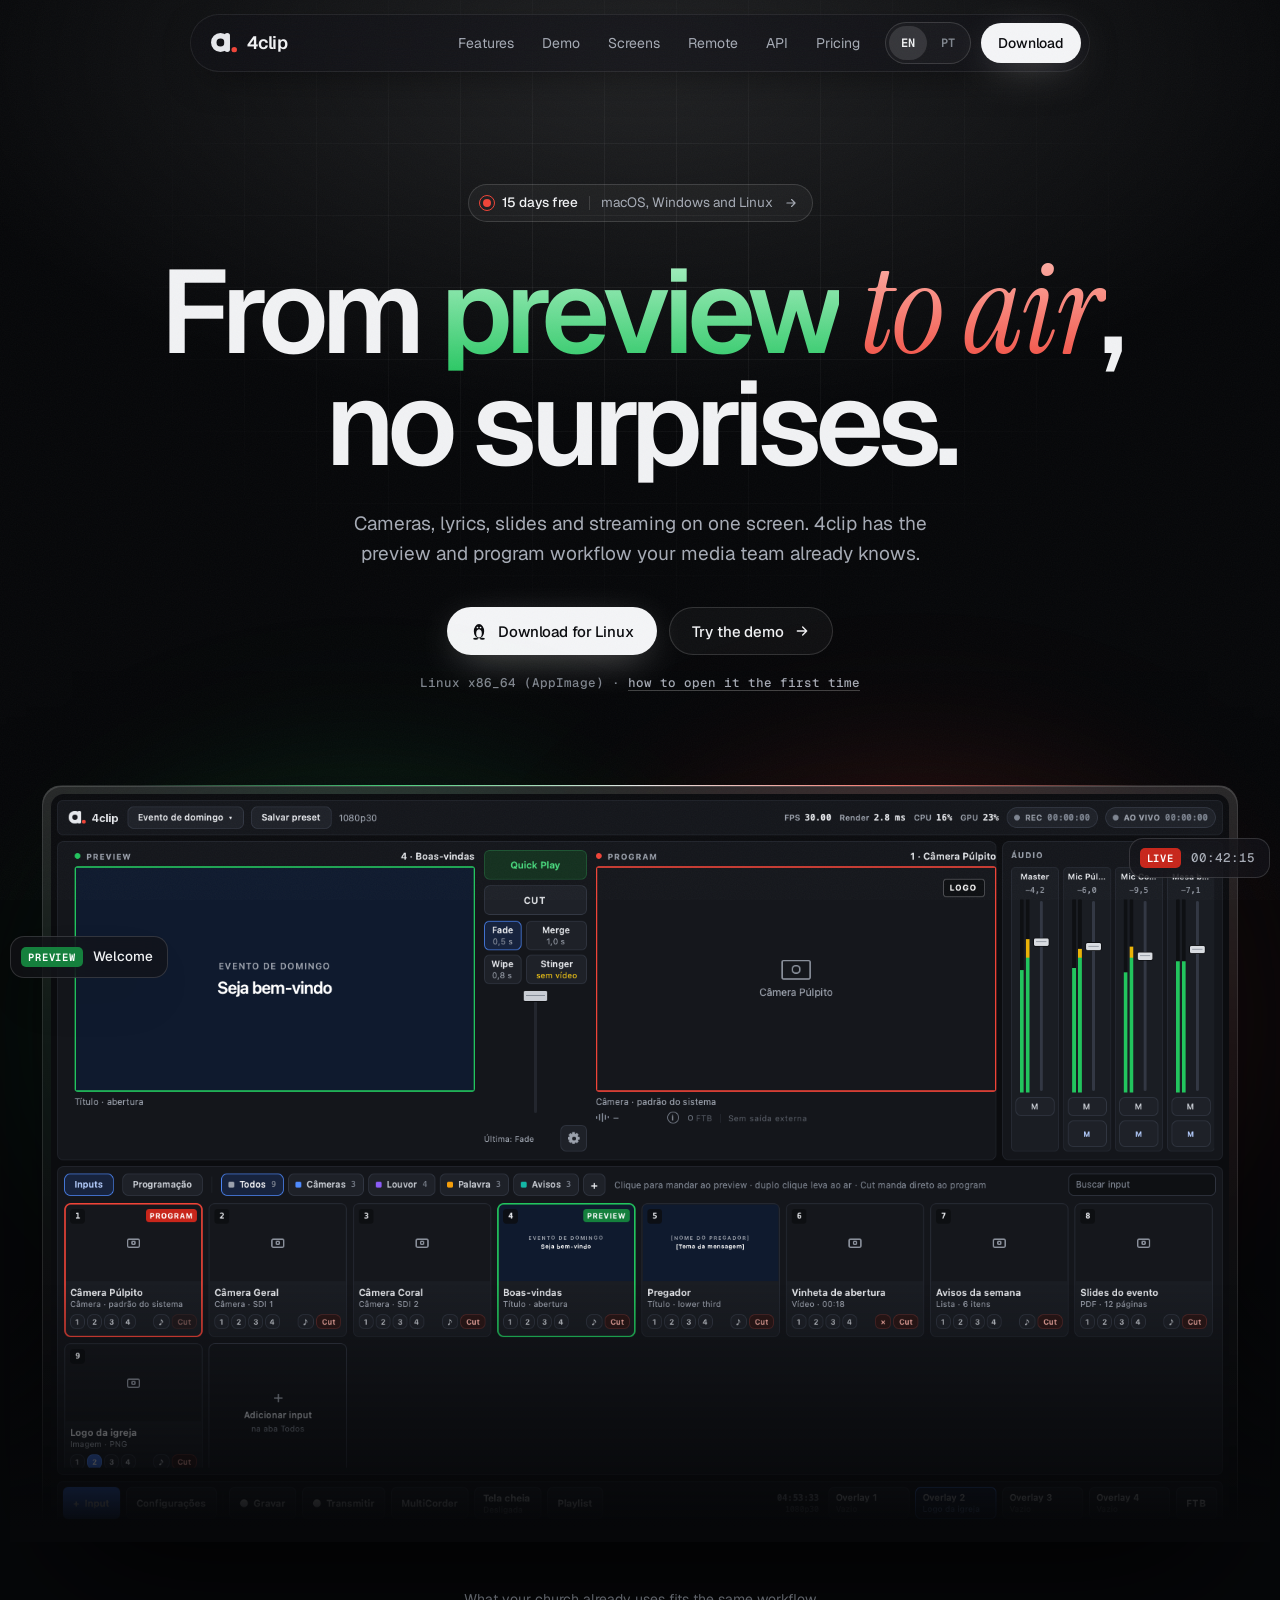
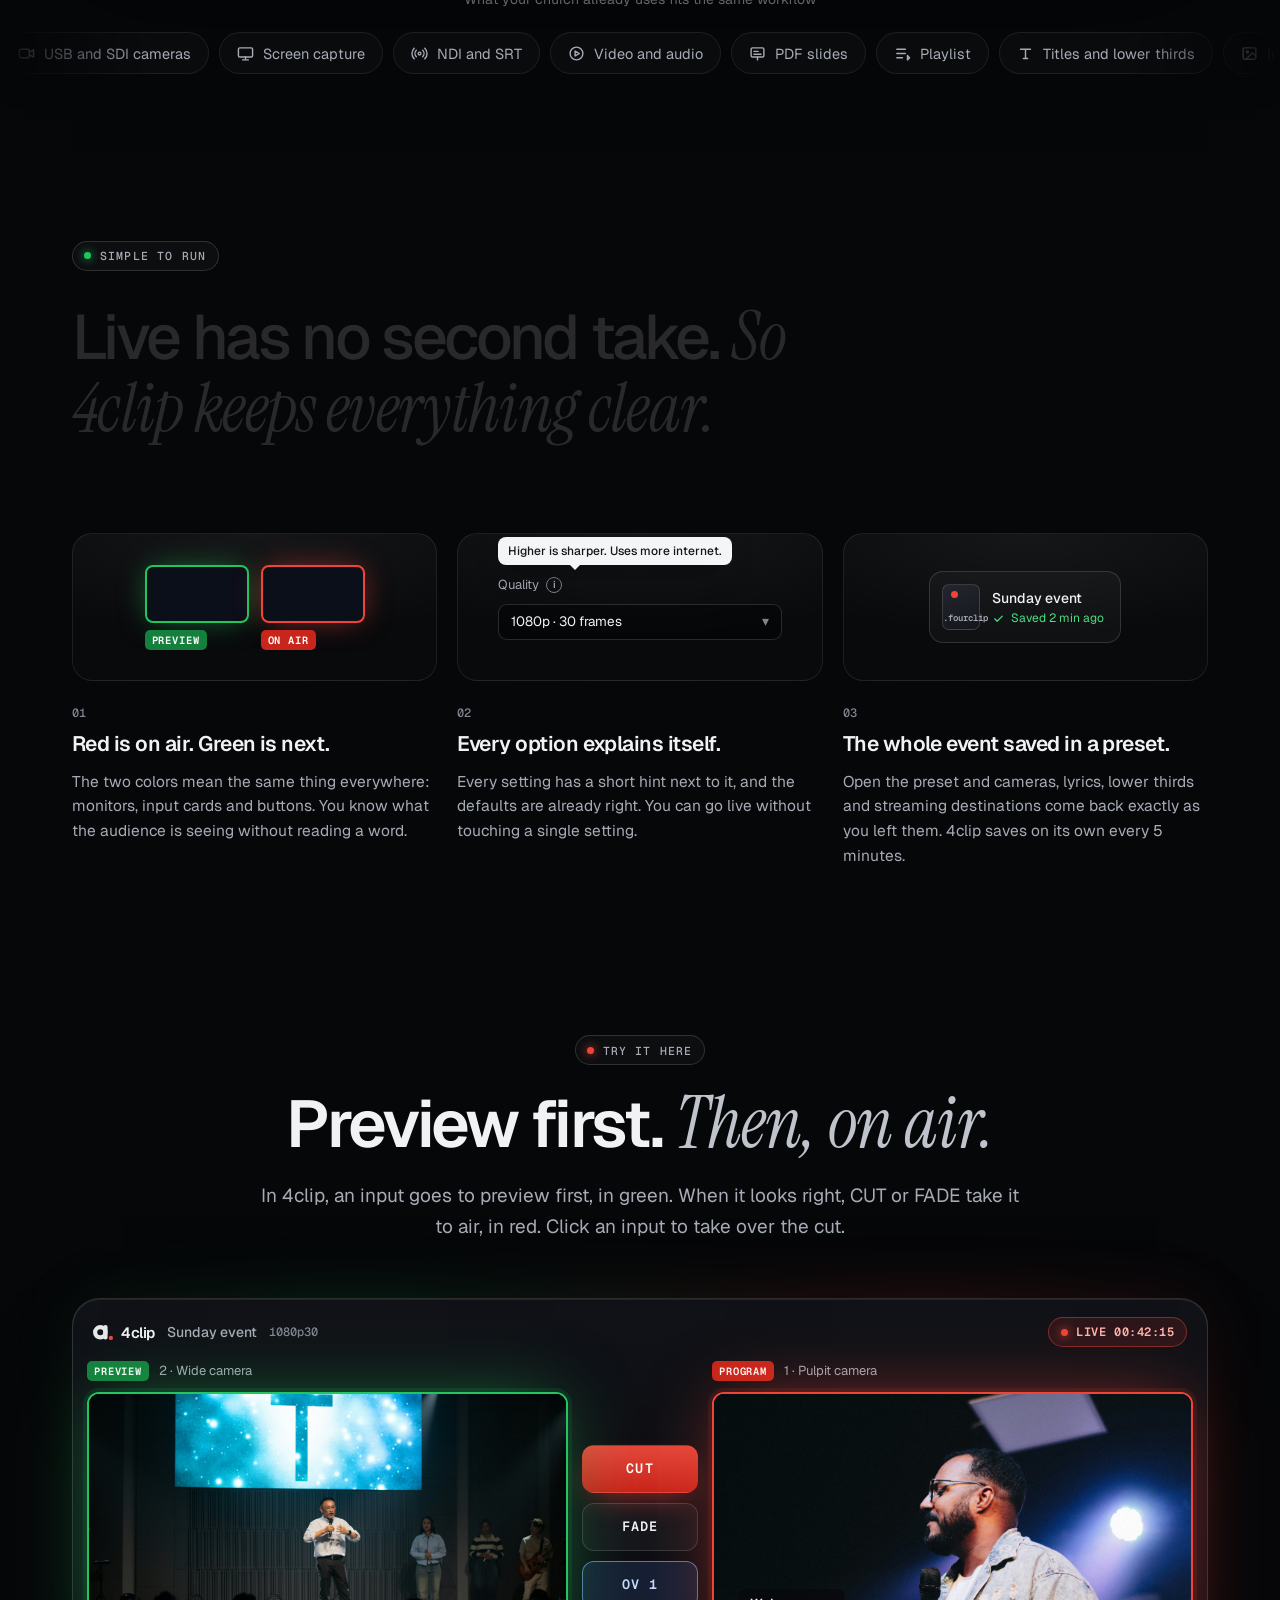
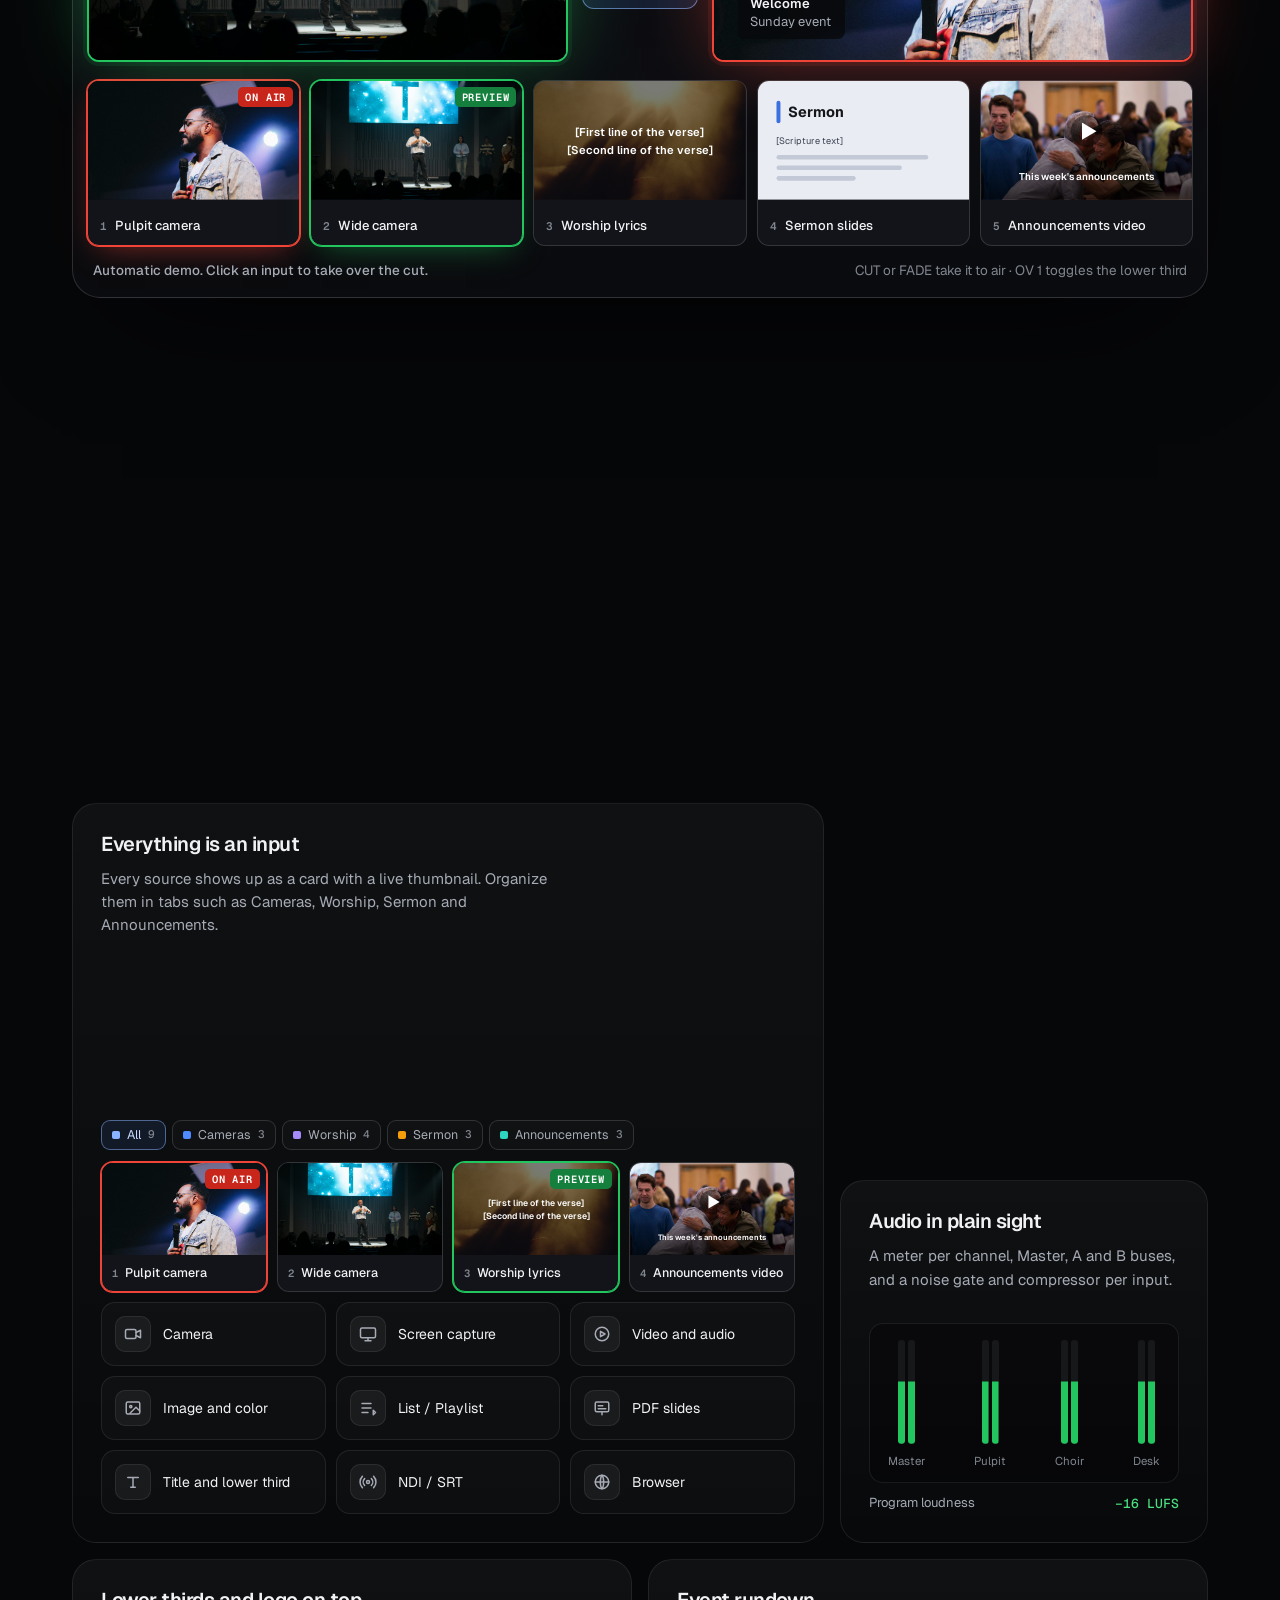
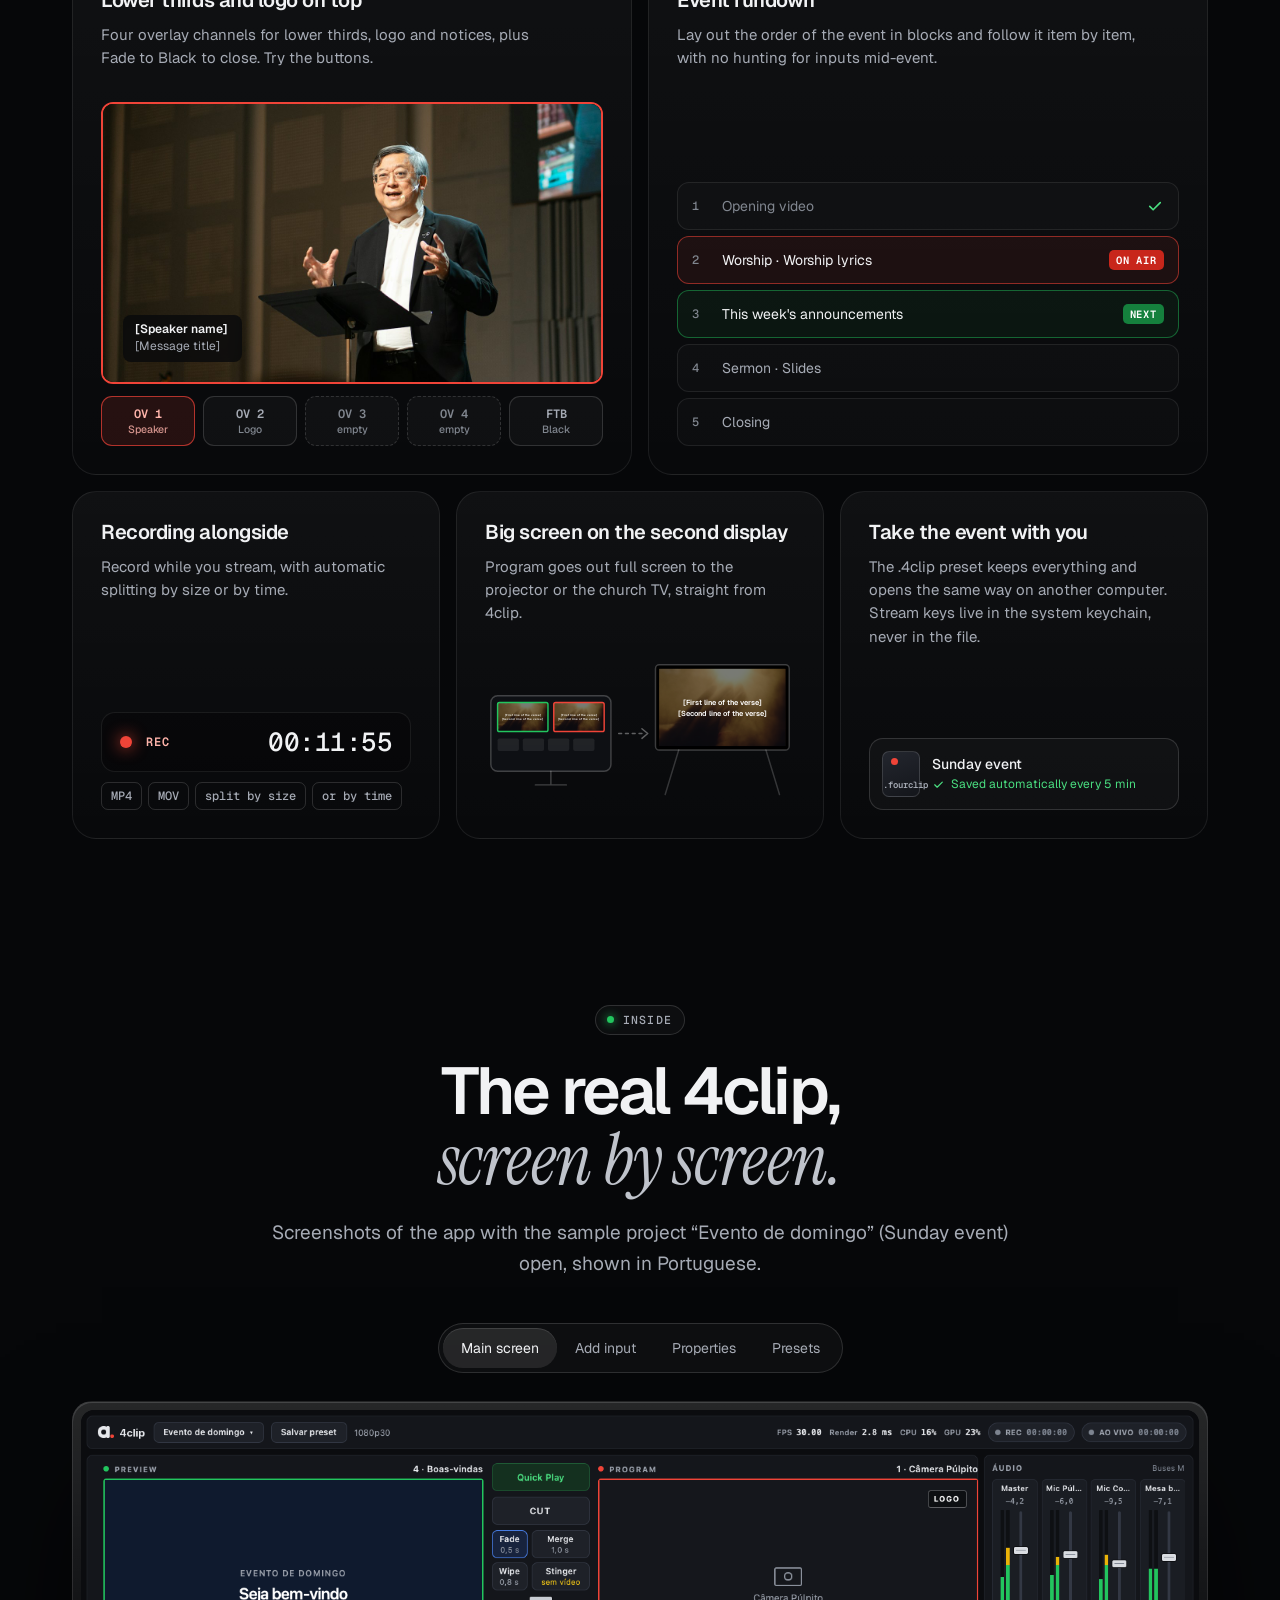
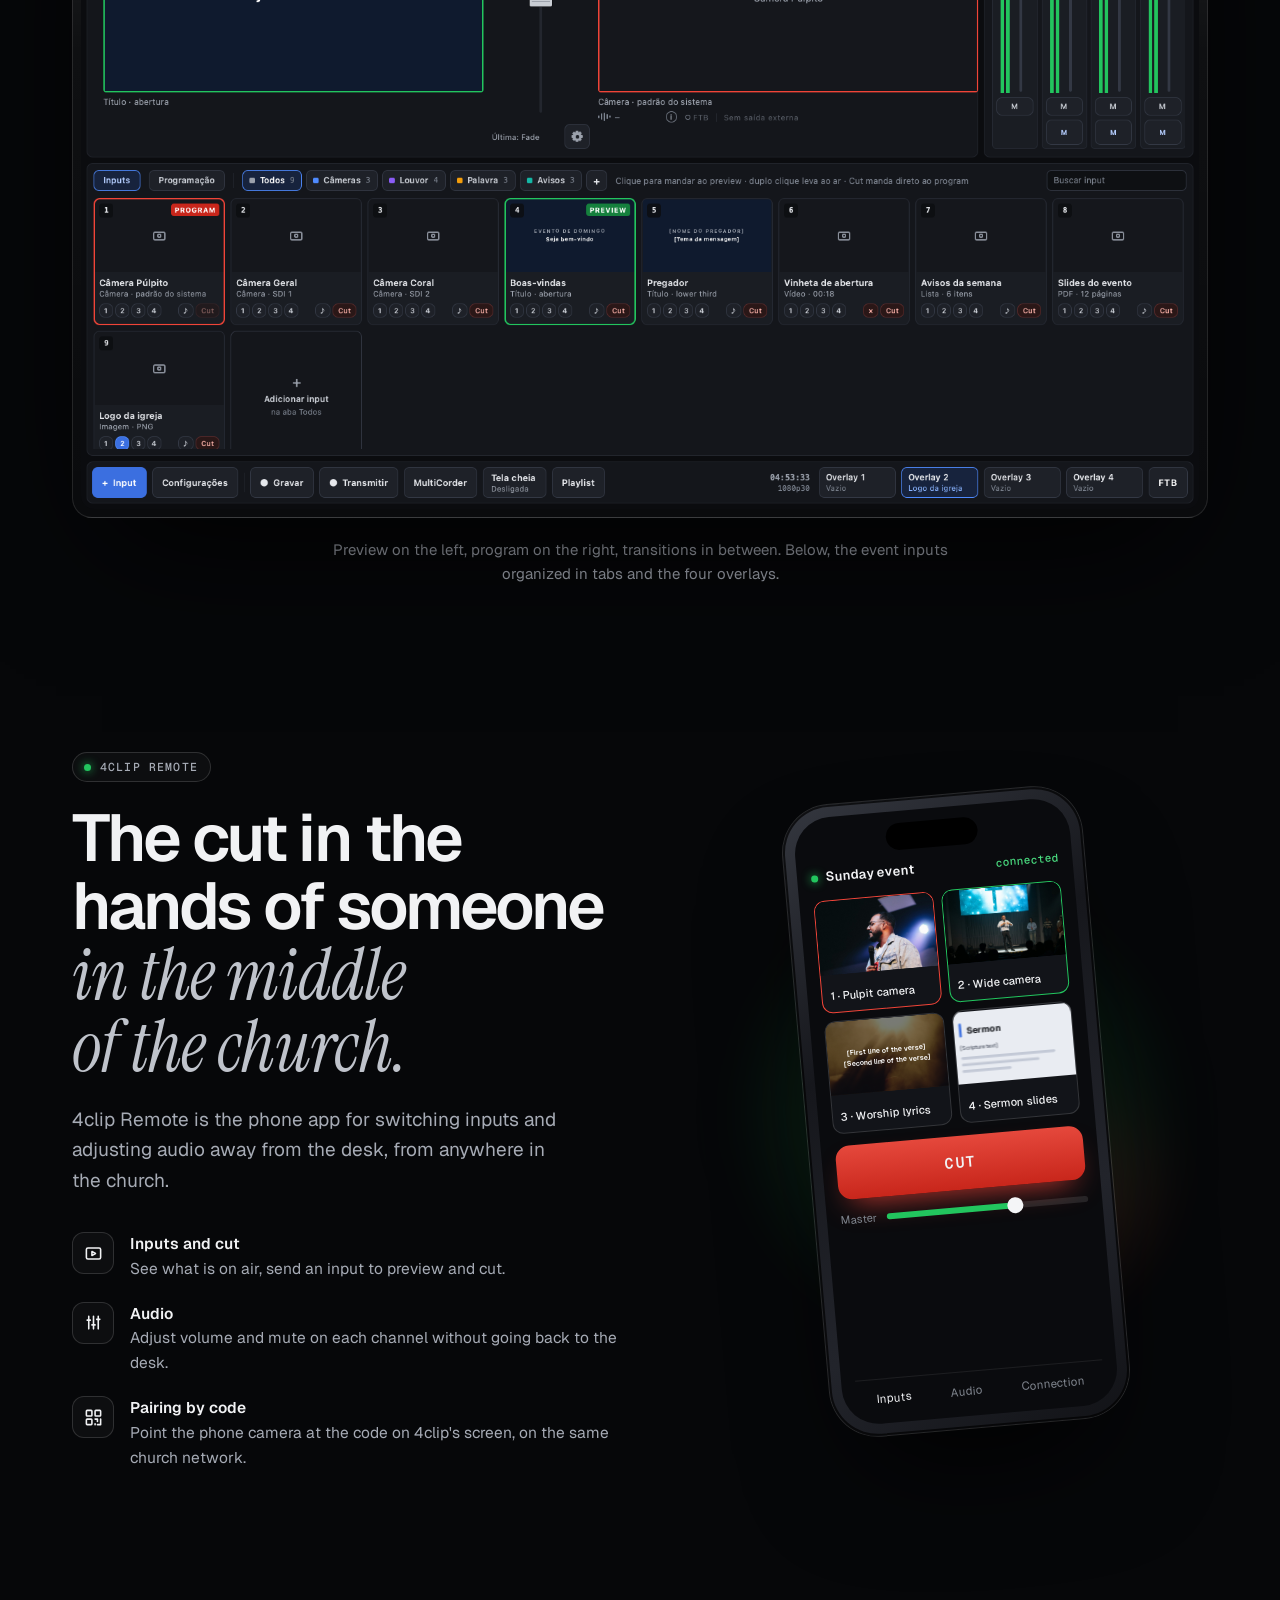
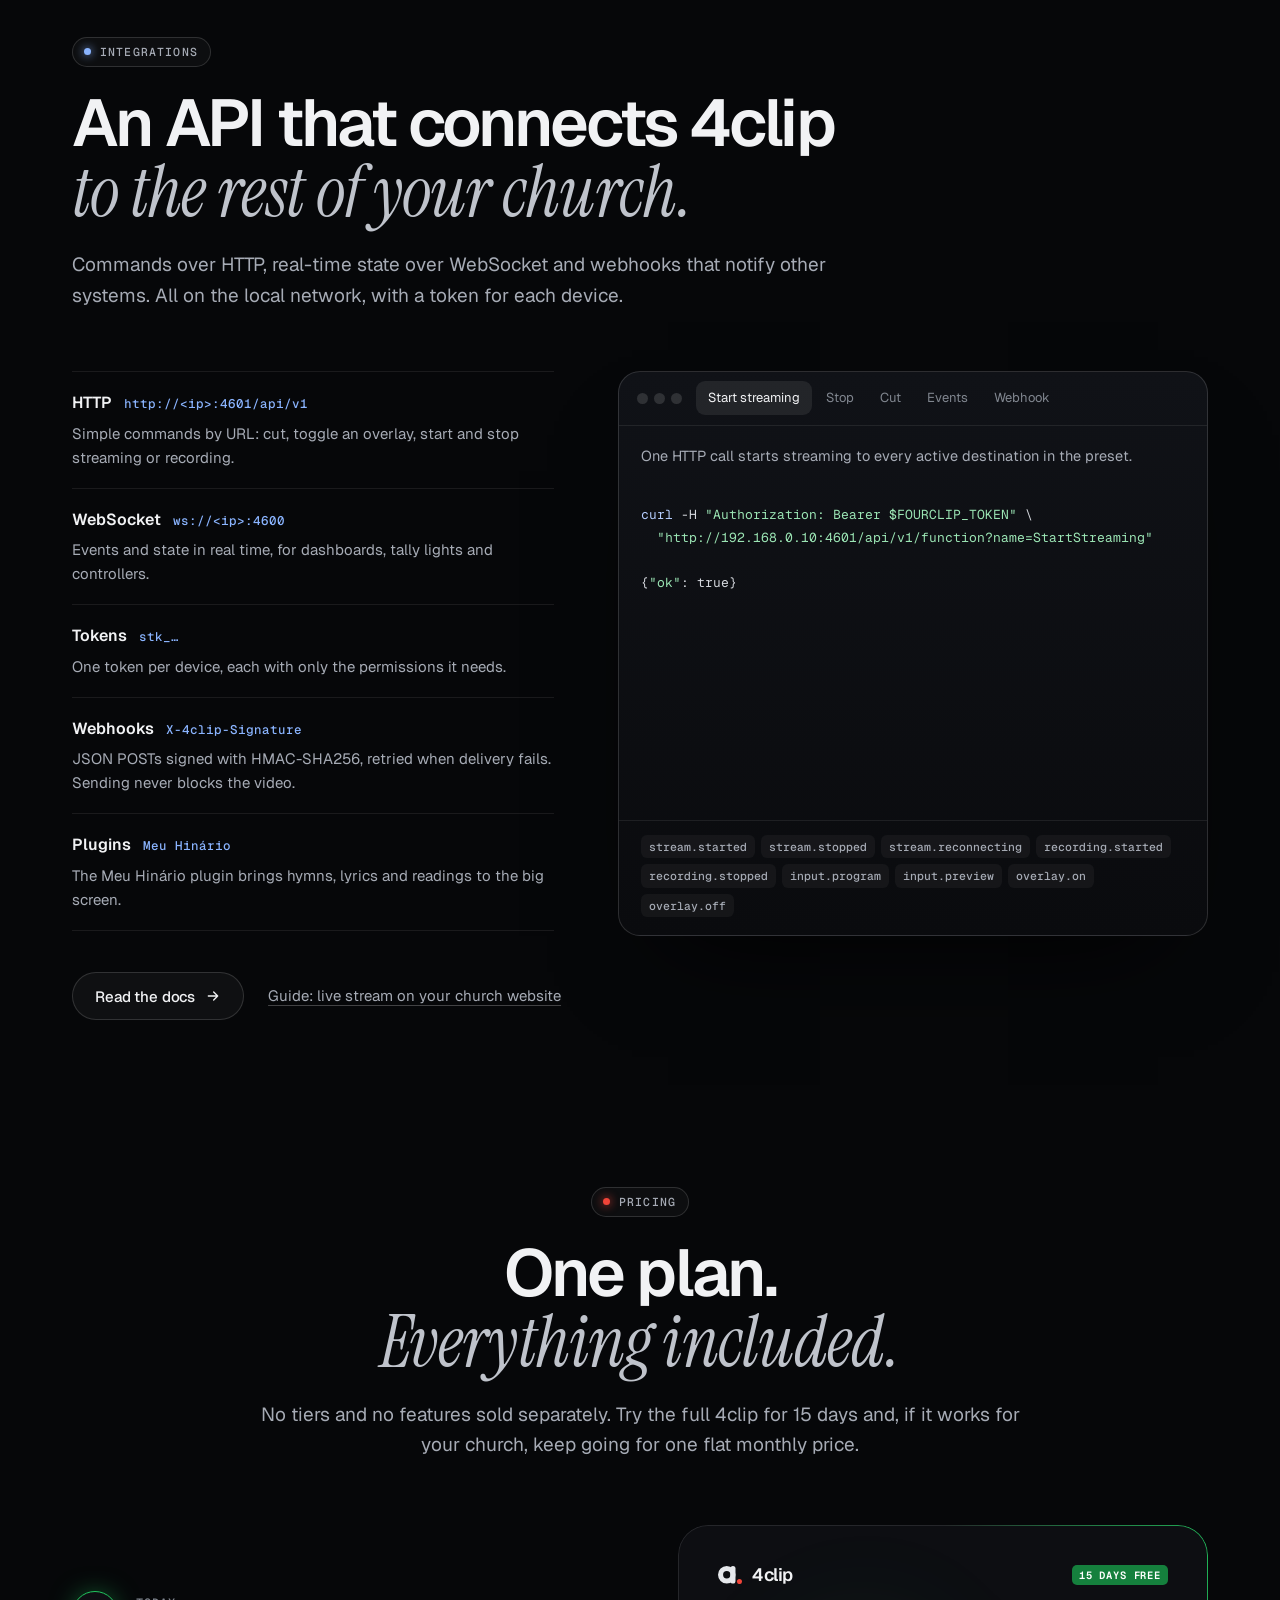
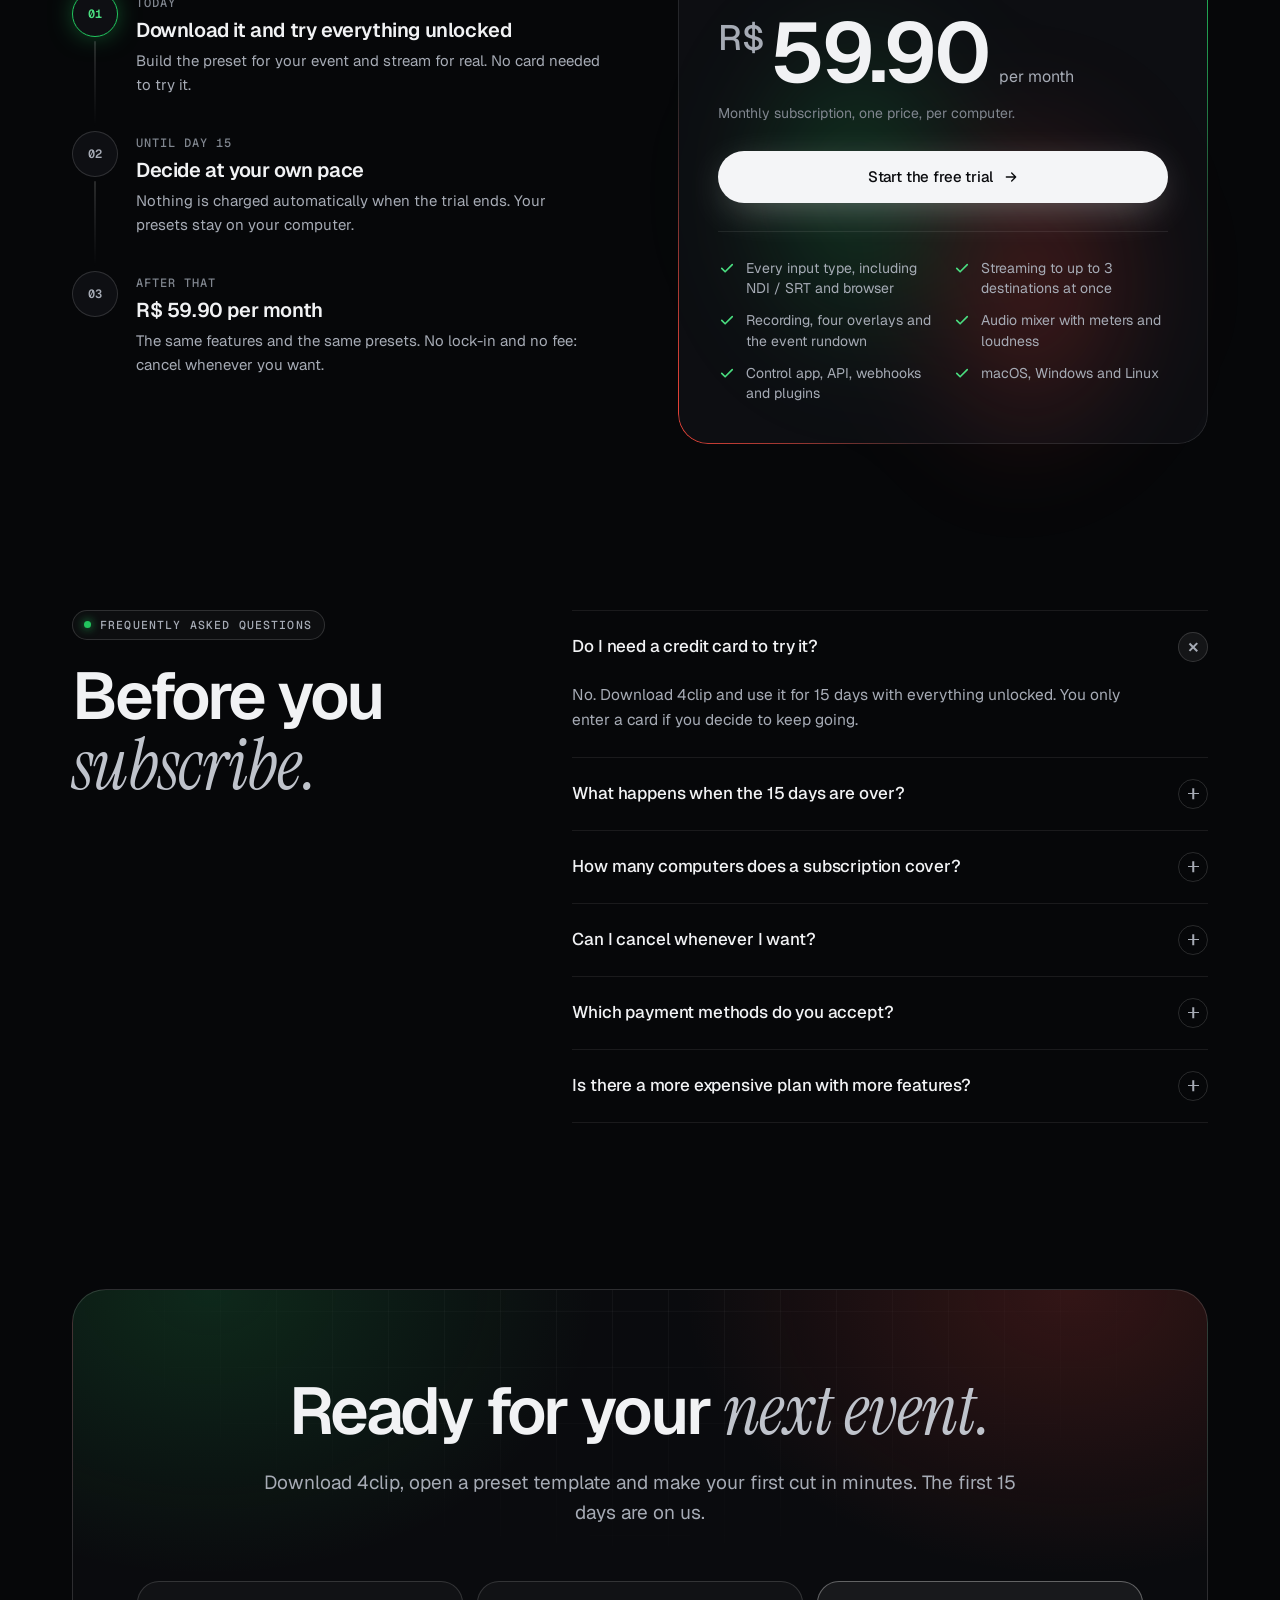
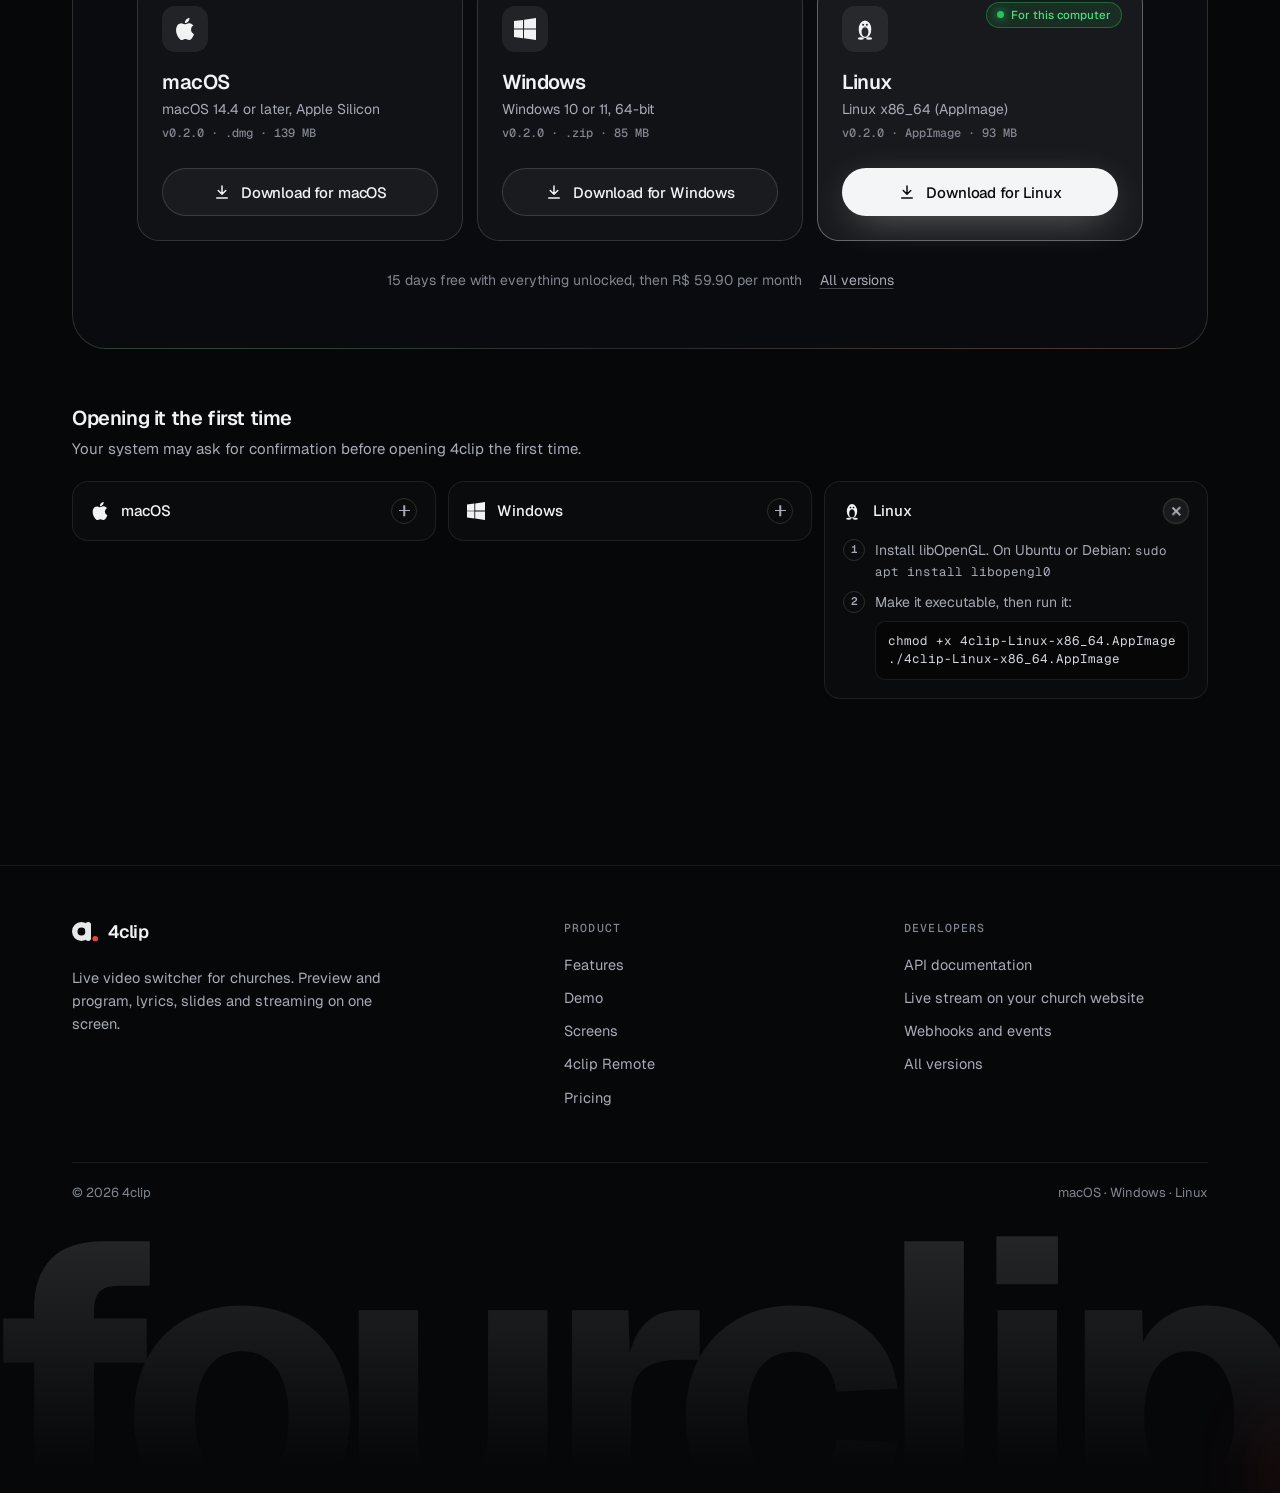
==== commit bcee0248: "Atualiza o site para a versão do 4clip que está no ar" ====
--- a/index.html
+++ b/index.html
@@ -3,8 +3,8 @@
 <head>
 <meta charset="utf-8">
 <meta name="viewport" content="width=device-width, initial-scale=1, viewport-fit=cover">
-<title>Airo · switcher de vídeo ao vivo para igrejas</title>
-<meta name="description" content="Airo: switcher de vídeo ao vivo para igrejas, com preview e program, transmissão, letras e slides numa tela só. macOS, Windows e Linux.">
+<title>4clip · switcher de vídeo ao vivo para igrejas</title>
+<meta name="description" content="4clip: switcher de vídeo ao vivo para igrejas, com preview e program, transmissão, letras e slides numa tela só. macOS, Windows e Linux.">
 <meta name="theme-color" content="#060709">
 <link rel="icon" href="favicon.svg" type="image/svg+xml">
 <link rel="icon" href="img/favicon-32.png" sizes="32x32" type="image/png">
@@ -130,7 +130,7 @@
 @keyframes bob { 50% { transform: translateY(-8px); } }
 @media (max-width: 760px) { .float-chip { display: none; } }
 
-/* ---------- Faixa: o que entra no Airo ---------- */
+/* ---------- Faixa: o que entra no 4clip ---------- */
 .strip { padding-top: clamp(28px, 5vw, 48px); }
 .strip-label { text-align: center; font-size: 14px; color: var(--fg-3); }
 .marquee {
@@ -642,7 +642,7 @@
 
 <header class="nav" id="nav">
   <div class="nav-pill">
-    <a class="brand" href="#top" aria-label="Airo, início"><svg viewBox="0 0 85 64" aria-hidden="true"><use href="#mark"/></svg>Airo</a>
+    <a class="brand" href="#top" aria-label="4clip, início"><svg viewBox="0 0 85 64" aria-hidden="true"><use href="#mark"/></svg>4clip</a>
     <nav class="nav-links" aria-label="Seções">
       <a href="#recursos">Recursos</a>
       <a href="#demo">Demonstração</a>
@@ -673,9 +673,9 @@
         <span class="l">Do <span class="pv">preview</span> <em>ao ar</em>,</span>
         <span class="l">sem susto.</span>
       </h1>
-      <p class="lede" data-in style="--i:2">Câmeras, letras, slides e transmissão numa tela só. O Airo tem o fluxo de preview e program que a equipe de mídia já conhece.</p>
+      <p class="lede" data-in style="--i:2">Câmeras, letras, slides e transmissão numa tela só. O 4clip tem o fluxo de preview e program que a equipe de mídia já conhece.</p>
       <div class="hero-ctas" data-in style="--i:3">
-        <a class="btn btn-light" id="hero-dl" href="#baixar"><svg aria-hidden="true" id="hero-dl-ico"><use href="#i-download"/></svg><span id="hero-dl-text" data-no-i18n>Baixar o Airo</span></a>
+        <a class="btn btn-light" id="hero-dl" href="#baixar"><svg aria-hidden="true" id="hero-dl-ico"><use href="#i-download"/></svg><span id="hero-dl-text" data-no-i18n>Baixar o 4clip</span></a>
         <a class="btn btn-ghost" href="#demo">Experimentar a demonstração<svg class="arr" aria-hidden="true"><use href="#i-arrow"/></svg></a>
       </div>
       <p class="hero-note" data-in style="--i:4"><span id="hero-req" data-no-i18n>macOS, Windows e Linux</span> · <a href="#primeira-abertura">como abrir na primeira vez</a></p>
@@ -684,14 +684,14 @@
     <div class="stage" data-in style="--i:5">
       <div class="stage-glow" aria-hidden="true"></div>
       <div class="frame">
-        <img src="img/principal.png" width="1600" height="1000" alt="Tela principal do Airo: preview e program lado a lado, transições, mixer de áudio e a grade de inputs do evento." fetchpriority="high">
+        <img src="img/principal.png" width="1600" height="1000" alt="Tela principal do 4clip: preview e program lado a lado, transições, mixer de áudio e a grade de inputs do evento." fetchpriority="high">
       </div>
       <div class="float-chip fc-1" aria-hidden="true"><span class="tag pvw">PREVIEW</span>Boas-vindas</div>
       <div class="float-chip fc-2" aria-hidden="true"><span class="tag pgm">AO VIVO</span><span class="mono" data-clock>00:42:10</span></div>
     </div>
   </section>
 
-  <!-- O QUE ENTRA NO AIRO -->
+  <!-- O QUE ENTRA NO FOURCLIP -->
   <section class="strip" aria-label="Fontes e destinos">
     <p class="strip-label">O que a igreja já usa entra no mesmo fluxo</p>
     <div class="marquee">
@@ -717,7 +717,7 @@
   <!-- VOLUNTÁRIO -->
   <section class="sec wrap" id="voluntario">
     <span class="kicker" data-fade><span class="dot g"></span>Simples de operar</span>
-    <p class="reveal" data-reveal>Ao vivo não tem segunda chance. <em>Por isso o Airo deixa tudo claro.</em></p>
+    <p class="reveal" data-reveal>Ao vivo não tem segunda chance. <em>Por isso o 4clip deixa tudo claro.</em></p>
     <div class="pillars">
       <article class="pillar" data-fade style="--i:0">
         <div class="pillar-art" aria-hidden="true">
@@ -744,13 +744,13 @@
       <article class="pillar" data-fade style="--i:2">
         <div class="pillar-art" aria-hidden="true">
           <div class="file-chip">
-            <span class="file-ico">.airo</span>
+            <span class="file-ico">.fourclip</span>
             <span><b>Evento de domingo</b><small><svg><use href="#i-check"/></svg>Salvo há 2 min</small></span>
           </div>
         </div>
         <span class="num">03</span>
         <h3>O evento inteiro salvo num preset.</h3>
-        <p>Abra o preset e câmeras, letras, legendas e destinos de transmissão voltam do jeito que estavam. O Airo salva sozinho a cada 5 minutos.</p>
+        <p>Abra o preset e câmeras, letras, legendas e destinos de transmissão voltam do jeito que estavam. O 4clip salva sozinho a cada 5 minutos.</p>
       </article>
     </div>
   </section>
@@ -760,12 +760,12 @@
     <div class="sec-head center" data-fade>
       <span class="kicker"><span class="dot"></span>Experimente aqui</span>
       <h2>Primeiro o preview. <em>Depois, o ar.</em></h2>
-      <p class="lede">No Airo, o input vai primeiro ao preview, em verde. Quando estiver certo, CUT ou FADE colocam no ar, em vermelho. Clique num input para assumir o corte.</p>
+      <p class="lede">No 4clip, o input vai primeiro ao preview, em verde. Quando estiver certo, CUT ou FADE colocam no ar, em vermelho. Clique num input para assumir o corte.</p>
     </div>
 
     <div class="demo" id="demo-ui" data-fade>
       <div class="demo-top">
-        <span class="brand"><svg viewBox="0 0 85 64" aria-hidden="true"><use href="#mark"/></svg>Airo</span>
+        <span class="brand"><svg viewBox="0 0 85 64" aria-hidden="true"><use href="#mark"/></svg>4clip</span>
         <span class="proj">Evento de domingo</span>
         <span class="meta">1080p30</span>
         <span class="live-pill"><span class="dot" aria-hidden="true"></span>AO VIVO <span data-clock>00:42:10</span></span>
@@ -843,7 +843,7 @@
 
       <article class="card" data-fade style="--i:1">
         <h3>Até 3 destinos ao mesmo tempo</h3>
-        <p>Cada um com sua qualidade. Se a conexão cair, o Airo reconecta sozinho.</p>
+        <p>Cada um com sua qualidade. Se a conexão cair, o 4clip reconecta sozinho.</p>
         <div class="art">
           <ul class="dest">
             <li><span class="ico"><svg aria-hidden="true"><use href="#i-cut"/></svg></span><span class="nm">YouTube<small>1080p30</small></span><span class="st on">ao vivo</span></li>
@@ -911,7 +911,7 @@
 
       <article class="card" data-fade style="--i:1">
         <h3>Telão no segundo monitor</h3>
-        <p>O program sai em tela cheia para o projetor ou a TV da igreja, direto do Airo.</p>
+        <p>O program sai em tela cheia para o projetor ou a TV da igreja, direto do 4clip.</p>
         <div class="art" aria-hidden="true">
           <svg class="screens-art" viewBox="0 0 320 150">
             <rect x="6" y="40" width="124" height="78" rx="7" fill="#0E1014" stroke="rgba(255,255,255,.22)" stroke-width="1.5"/>
@@ -932,10 +932,10 @@
 
       <article class="card" data-fade style="--i:2">
         <h3>Leve o evento pronto</h3>
-        <p>O preset .airo guarda tudo e abre igual em outro computador. As chaves de transmissão ficam no cofre do sistema, nunca no arquivo.</p>
+        <p>O preset .4clip guarda tudo e abre igual em outro computador. As chaves de transmissão ficam no cofre do sistema, nunca no arquivo.</p>
         <div class="art" aria-hidden="true">
           <div class="file-chip">
-            <span class="file-ico">.airo</span>
+            <span class="file-ico">.fourclip</span>
             <span><b>Evento de domingo</b><small><svg><use href="#i-check"/></svg>Salvo sozinho a cada 5 min</small></span>
           </div>
         </div>
@@ -947,11 +947,11 @@
   <section class="sec wrap" id="telas">
     <div class="sec-head center" data-fade>
       <span class="kicker"><span class="dot g"></span>Por dentro</span>
-      <h2>O Airo de verdade, <em>tela por tela.</em></h2>
+      <h2>O 4clip de verdade, <em>tela por tela.</em></h2>
       <p class="lede">Capturas do aplicativo com o projeto de exemplo “Evento de domingo” aberto.</p>
     </div>
     <div class="seg-wrap" data-fade>
-      <div class="seg" role="tablist" aria-label="Telas do Airo" id="shot-tabs">
+      <div class="seg" role="tablist" aria-label="Telas do 4clip" id="shot-tabs">
         <span class="seg-ind" aria-hidden="true"></span>
         <button type="button" role="tab" id="shot-tab-0" aria-selected="true" aria-controls="shot-panel">Tela principal</button>
         <button type="button" role="tab" id="shot-tab-1" aria-selected="false" aria-controls="shot-panel" tabindex="-1">Adicionar input</button>
@@ -961,7 +961,7 @@
     </div>
     <div class="frame shots-frame" id="shot-panel" role="tabpanel" aria-labelledby="shot-tab-0" data-fade>
       <div class="shots">
-        <img class="on" src="img/principal.png" width="1600" height="1000" alt="Tela principal do Airo: preview e program lado a lado, transições, mixer de áudio e a grade de inputs do evento." loading="lazy">
+        <img class="on" src="img/principal.png" width="1600" height="1000" alt="Tela principal do 4clip: preview e program lado a lado, transições, mixer de áudio e a grade de inputs do evento." loading="lazy">
         <img src="img/adicionar-input.png" width="1600" height="1000" alt="Diálogo Adicionar input com a lista de tipos à esquerda e o formulário de câmera." loading="lazy">
         <img src="img/propriedades.png" width="1600" height="1000" alt="Painel de propriedades da Câmera Púlpito, com as abas Geral, Imagem, Posição, Áudio, Camadas e Gatilhos." loading="lazy">
         <img src="img/presets.png" width="1600" height="1000" alt="Tela de presets com modelos prontos, como Culto com 2 câmeras e Transmissão simples." loading="lazy">
@@ -975,14 +975,14 @@
     <div class="remote-grid">
       <div data-fade>
         <div class="sec-head">
-          <span class="kicker"><span class="dot g"></span>Airo Remoto</span>
+          <span class="kicker"><span class="dot g"></span>4clip Remoto</span>
           <h2>O corte na mão de quem está <em>no meio da igreja.</em></h2>
-          <p class="lede">O Airo Remoto é o app de celular para trocar de input e ajustar o áudio longe da mesa, de qualquer ponto da igreja.</p>
+          <p class="lede">O 4clip Remoto é o app de celular para trocar de input e ajustar o áudio longe da mesa, de qualquer ponto da igreja.</p>
         </div>
         <ul class="feat-list">
           <li><span class="ico"><svg aria-hidden="true"><use href="#i-cut"/></svg></span><span><b>Inputs e corte</b>Veja o que está no ar, mande um input ao preview e corte.</span></li>
           <li><span class="ico"><svg aria-hidden="true"><use href="#i-sliders"/></svg></span><span><b>Áudio</b>Ajuste volume e mudo de cada canal sem voltar à mesa.</span></li>
-          <li><span class="ico"><svg aria-hidden="true"><use href="#i-qr"/></svg></span><span><b>Pareamento por código</b>Aponte a câmera do celular para o código na tela do Airo, na mesma rede da igreja.</span></li>
+          <li><span class="ico"><svg aria-hidden="true"><use href="#i-qr"/></svg></span><span><b>Pareamento por código</b>Aponte a câmera do celular para o código na tela do 4clip, na mesma rede da igreja.</span></li>
         </ul>
       </div>
       <div class="phone-stage" data-fade style="--i:1" aria-hidden="true">
@@ -1009,7 +1009,7 @@
   <section class="sec wrap" id="integracoes">
     <div class="sec-head" data-fade>
       <span class="kicker"><span class="dot b"></span>Integrações</span>
-      <h2>Uma API para ligar o Airo <em>ao resto da igreja.</em></h2>
+      <h2>Uma API para ligar o 4clip <em>ao resto da igreja.</em></h2>
       <p class="lede">Comandos por HTTP, estado em tempo real por WebSocket e webhooks que avisam outros sistemas. Tudo pela rede local, com um token para cada aparelho.</p>
     </div>
     <div class="api-grid">
@@ -1017,7 +1017,7 @@
         <li><div class="k"><b>HTTP</b><code>http://&lt;ip&gt;:4601/api/v1</code></div><p>Comandos simples por URL: cortar, ligar overlay, iniciar e parar a transmissão ou a gravação.</p></li>
         <li><div class="k"><b>WebSocket</b><code>ws://&lt;ip&gt;:4600</code></div><p>Eventos e estado em tempo real, para painéis, tally e controladores.</p></li>
         <li><div class="k"><b>Tokens</b><code>stk_…</code></div><p>Um token por aparelho, cada um só com as permissões que precisa.</p></li>
-        <li><div class="k"><b>Webhooks</b><code>X-Airo-Signature</code></div><p>POST com JSON assinado em HMAC-SHA256, com novas tentativas quando a entrega falha. O envio nunca trava o vídeo.</p></li>
+        <li><div class="k"><b>Webhooks</b><code>X-4clip-Signature</code></div><p>POST com JSON assinado em HMAC-SHA256, com novas tentativas quando a entrega falha. O envio nunca trava o vídeo.</p></li>
         <li><div class="k"><b>Plugins</b><code>Meu Hinário</code></div><p>O plugin do Meu Hinário leva hinos, letras e leituras para o telão.</p></li>
       </ul>
       <div class="code" data-fade style="--i:1">
@@ -1046,7 +1046,7 @@
     <div class="sec-head center" data-fade>
       <span class="kicker"><span class="dot"></span>Preços</span>
       <h2>Um plano só. <em>Tudo incluído.</em></h2>
-      <p class="lede">Sem níveis e sem recurso cobrado à parte. Teste o Airo completo por 15 dias e, se servir para a sua igreja, continue por um valor fixo por mês.</p>
+      <p class="lede">Sem níveis e sem recurso cobrado à parte. Teste o 4clip completo por 15 dias e, se servir para a sua igreja, continue por um valor fixo por mês.</p>
     </div>
     <div class="price-grid">
       <ol class="steps" data-fade>
@@ -1055,7 +1055,7 @@
         <li><span class="bullet">03</span><div><p class="when">Depois</p><h3>R$ 59,90 por mês</h3><p>Os mesmos recursos e os mesmos presets. Sem fidelidade e sem multa: cancele quando quiser.</p></div></li>
       </ol>
       <div class="price-card" data-fade style="--i:1">
-        <div class="price-top"><span class="brand"><svg viewBox="0 0 85 64" aria-hidden="true"><use href="#mark"/></svg>Airo</span><span class="tag pvw">15 DIAS GRÁTIS</span></div>
+        <div class="price-top"><span class="brand"><svg viewBox="0 0 85 64" aria-hidden="true"><use href="#mark"/></svg>4clip</span><span class="tag pvw">15 DIAS GRÁTIS</span></div>
         <p class="price"><b><small>R$</small>59,90</b><span>por mês</span></p>
         <p class="price-note">Assinatura mensal, preço único, por computador.</p>
         <a class="btn btn-light" href="#baixar">Começar o teste grátis<svg class="arr" aria-hidden="true"><use href="#i-arrow"/></svg></a>
@@ -1079,12 +1079,12 @@
         <h2>Antes de <em>assinar.</em></h2>
       </div>
       <div class="faq-list" data-fade style="--i:1">
-        <details open><summary>Preciso de cartão de crédito para testar?<span class="pm" aria-hidden="true"></span></summary><p>Não. Baixe o Airo e use por 15 dias com tudo liberado. Você só informa o cartão se decidir continuar.</p></details>
-        <details><summary>O que acontece quando os 15 dias acabam?<span class="pm" aria-hidden="true"></span></summary><p>Nada é cobrado sozinho. Para continuar usando o Airo, assine por R$ 59,90 por mês. Seus presets continuam no computador.</p></details>
-        <details><summary>A assinatura vale para quantos computadores?<span class="pm" aria-hidden="true"></span></summary><p>Para um. Cada computador que roda o Airo precisa da própria assinatura.</p></details>
+        <details open><summary>Preciso de cartão de crédito para testar?<span class="pm" aria-hidden="true"></span></summary><p>Não. Baixe o 4clip e use por 15 dias com tudo liberado. Você só informa o cartão se decidir continuar.</p></details>
+        <details><summary>O que acontece quando os 15 dias acabam?<span class="pm" aria-hidden="true"></span></summary><p>Nada é cobrado sozinho. Para continuar usando o 4clip, assine por R$ 59,90 por mês. Seus presets continuam no computador.</p></details>
+        <details><summary>A assinatura vale para quantos computadores?<span class="pm" aria-hidden="true"></span></summary><p>Para um. Cada computador que roda o 4clip precisa da própria assinatura.</p></details>
         <details><summary>Posso cancelar quando quiser?<span class="pm" aria-hidden="true"></span></summary><p>Pode. Não há fidelidade nem multa. O acesso segue até o fim do mês já pago e os presets continuam no seu computador.</p></details>
         <details><summary>Quais formas de pagamento vocês aceitam?<span class="pm" aria-hidden="true"></span></summary><p>Cartão de crédito, com cobrança mensal.</p></details>
-        <details><summary>Existe um plano mais caro com mais recursos?<span class="pm" aria-hidden="true"></span></summary><p>Não. O Airo tem um plano só, e ele inclui todos os recursos.</p></details>
+        <details><summary>Existe um plano mais caro com mais recursos?<span class="pm" aria-hidden="true"></span></summary><p>Não. O 4clip tem um plano só, e ele inclui todos os recursos.</p></details>
       </div>
     </div>
   </section>
@@ -1093,47 +1093,47 @@
   <section class="sec wrap" id="baixar">
     <div class="dl-panel" data-fade>
       <h2>Pronto para o <em>próximo evento.</em></h2>
-      <p class="lede">Baixe o Airo, abra um modelo de preset e faça o primeiro corte em minutos. Os primeiros 15 dias são por nossa conta.</p>
+      <p class="lede">Baixe o 4clip, abra um modelo de preset e faça o primeiro corte em minutos. Os primeiros 15 dias são por nossa conta.</p>
       <div class="os-grid">
         <div class="os" data-os="mac">
           <span class="os-badge"><span class="dot g"></span>Para este computador</span>
           <span class="os-ico"><svg aria-hidden="true"><use href="#i-apple"/></svg></span>
           <h3>macOS</h3>
           <p>macOS 14.4 ou mais novo, Apple Silicon</p>
-          <p class="meta" data-no-i18n>v0.1.2 · .dmg · 139 MB</p>
+          <p class="meta" data-no-i18n>v0.2.0 · .dmg · 139 MB</p>
           <span class="spacer"></span>
-          <a class="btn btn-ghost" href="https://github.com/airo-app/airo-app.github.io/releases/latest/download/Airo-macOS-arm64.dmg" download><svg aria-hidden="true"><use href="#i-download"/></svg>Baixar para macOS</a>
+          <a class="btn btn-ghost" href="https://github.com/4clip/downloads/releases/latest/download/4clip-macOS-arm64.dmg" download><svg aria-hidden="true"><use href="#i-download"/></svg>Baixar para macOS</a>
         </div>
         <div class="os" data-os="win">
           <span class="os-badge"><span class="dot g"></span>Para este computador</span>
           <span class="os-ico"><svg aria-hidden="true"><use href="#i-windows"/></svg></span>
           <h3>Windows</h3>
           <p>Windows 10 ou 11, 64 bits</p>
-          <p class="meta" data-no-i18n>v0.1.2 · .zip · 82 MB</p>
+          <p class="meta" data-no-i18n>v0.2.0 · .zip · 85 MB</p>
           <span class="spacer"></span>
-          <a class="btn btn-ghost" href="https://github.com/airo-app/airo-app.github.io/releases/latest/download/Airo-Windows-x64.zip" download><svg aria-hidden="true"><use href="#i-download"/></svg>Baixar para Windows</a>
+          <a class="btn btn-ghost" href="https://github.com/4clip/downloads/releases/latest/download/4clip-Windows-x64.zip" download><svg aria-hidden="true"><use href="#i-download"/></svg>Baixar para Windows</a>
         </div>
         <div class="os" data-os="linux">
           <span class="os-badge"><span class="dot g"></span>Para este computador</span>
           <span class="os-ico"><svg aria-hidden="true"><use href="#i-linux"/></svg></span>
           <h3>Linux</h3>
           <p>Linux x86_64 (AppImage)</p>
-          <p class="meta" data-no-i18n>v0.1.2 · AppImage · 89 MB</p>
+          <p class="meta" data-no-i18n>v0.2.0 · AppImage · 93 MB</p>
           <span class="spacer"></span>
-          <a class="btn btn-ghost" href="https://github.com/airo-app/airo-app.github.io/releases/latest/download/Airo-Linux-x86_64.AppImage" download><svg aria-hidden="true"><use href="#i-download"/></svg>Baixar para Linux</a>
+          <a class="btn btn-ghost" href="https://github.com/4clip/downloads/releases/latest/download/4clip-Linux-x86_64.AppImage" download><svg aria-hidden="true"><use href="#i-download"/></svg>Baixar para Linux</a>
         </div>
       </div>
-      <p class="dl-foot"><span>15 dias grátis com tudo liberado, depois R$ 59,90 por mês</span><a href="https://github.com/airo-app/airo-app.github.io/releases">Todas as versões</a></p>
+      <p class="dl-foot"><span>15 dias grátis com tudo liberado, depois R$ 59,90 por mês</span><a href="https://github.com/4clip/downloads/releases">Todas as versões</a></p>
     </div>
 
     <div class="first-run" id="primeira-abertura" data-fade>
       <h3>Na primeira abertura</h3>
-      <p>O sistema pode pedir uma confirmação antes de abrir o Airo pela primeira vez.</p>
+      <p>O sistema pode pedir uma confirmação antes de abrir o 4clip pela primeira vez.</p>
       <div class="fr-grid">
-        <details data-os="mac"><summary><svg aria-hidden="true"><use href="#i-apple"/></svg>macOS<span class="pm" aria-hidden="true"></span></summary><p class="fr-intro">Na primeira vez, o macOS pede uma confirmação. Depois disso, o Airo abre normalmente.</p><ol class="fr-steps"><li>Abra o .dmg e arraste o Airo para <b>Aplicativos</b>.</li><li>Em Aplicativos, clique no Airo com o botão direito e escolha <b>Abrir</b>.</li><li>Se o macOS não deixar abrir, vá em <b>Ajustes do Sistema › Privacidade e Segurança</b>, desça até Segurança e clique em <b>Abrir Mesmo Assim</b>.</li></ol></details>
-        <details data-os="win"><summary><svg aria-hidden="true"><use href="#i-windows"/></svg>Windows<span class="pm" aria-hidden="true"></span></summary><ol class="fr-steps"><li>Extraia o .zip e abra <code>Airo\Airo.exe</code>.</li><li>Se o SmartScreen avisar, clique em <b>Mais informações › Executar assim mesmo</b>.</li></ol></details>
-        <details data-os="linux"><summary><svg aria-hidden="true"><use href="#i-linux"/></svg>Linux<span class="pm" aria-hidden="true"></span></summary><ol class="fr-steps"><li>Instale a libOpenGL. No Ubuntu ou Debian: <code>sudo apt install libopengl0</code></li><li>Dê permissão de execução e abra:<pre>chmod +x Airo-Linux-x86_64.AppImage
-./Airo-Linux-x86_64.AppImage</pre></li></ol></details>
+        <details data-os="mac"><summary><svg aria-hidden="true"><use href="#i-apple"/></svg>macOS<span class="pm" aria-hidden="true"></span></summary><p class="fr-intro">Na primeira vez, o macOS pede uma confirmação. Depois disso, o 4clip abre normalmente.</p><ol class="fr-steps"><li>Abra o .dmg e arraste o 4clip para <b>Aplicativos</b>.</li><li>Em Aplicativos, clique no 4clip com o botão direito e escolha <b>Abrir</b>.</li><li>Se o macOS não deixar abrir, vá em <b>Ajustes do Sistema › Privacidade e Segurança</b>, desça até Segurança e clique em <b>Abrir Mesmo Assim</b>.</li></ol></details>
+        <details data-os="win"><summary><svg aria-hidden="true"><use href="#i-windows"/></svg>Windows<span class="pm" aria-hidden="true"></span></summary><ol class="fr-steps"><li>Extraia o .zip e abra <code>4clip\4clip.exe</code>.</li><li>Se o SmartScreen avisar, clique em <b>Mais informações › Executar assim mesmo</b>.</li></ol></details>
+        <details data-os="linux"><summary><svg aria-hidden="true"><use href="#i-linux"/></svg>Linux<span class="pm" aria-hidden="true"></span></summary><ol class="fr-steps"><li>Instale a libOpenGL. No Ubuntu ou Debian: <code>sudo apt install libopengl0</code></li><li>Dê permissão de execução e abra:<pre>chmod +x 4clip-Linux-x86_64.AppImage
+./4clip-Linux-x86_64.AppImage</pre></li></ol></details>
       </div>
     </div>
   </section>
@@ -1143,7 +1143,7 @@
   <div class="wrap">
     <div class="foot-grid">
       <div class="foot-brand">
-        <a class="brand" href="#top"><svg viewBox="0 0 85 64" aria-hidden="true"><use href="#mark"/></svg>Airo</a>
+        <a class="brand" href="#top"><svg viewBox="0 0 85 64" aria-hidden="true"><use href="#mark"/></svg>4clip</a>
         <p>Switcher de vídeo ao vivo para igrejas. Preview e program, letras, slides e transmissão numa tela só.</p>
       </div>
       <nav aria-label="Produto">
@@ -1151,7 +1151,7 @@
         <a href="#recursos">Recursos</a>
         <a href="#demo">Demonstração</a>
         <a href="#telas">Telas</a>
-        <a href="#remoto">Airo Remoto</a>
+        <a href="#remoto">4clip Remoto</a>
         <a href="#precos">Preços</a>
       </nav>
       <nav aria-label="Desenvolvedores">
@@ -1159,23 +1159,23 @@
         <a href="docs.html#comecando">Documentação da API</a>
         <a href="docs.html#site-da-igreja">Transmissão no site da igreja</a>
         <a href="docs.html#webhooks">Webhooks e eventos</a>
-        <a href="https://github.com/airo-app/airo-app.github.io/releases">Todas as versões</a>
+        <a href="https://github.com/4clip/downloads/releases">Todas as versões</a>
       </nav>
     </div>
-    <div class="foot-bottom"><span>© 2026 Airo</span><span>macOS · Windows · Linux</span></div>
+    <div class="foot-bottom"><span>© 2026 4clip</span><span>macOS · Windows · Linux</span></div>
   </div>
-  <div class="wordmark" aria-hidden="true">airo<i></i></div>
+  <div class="wordmark" aria-hidden="true">fourclip<i></i></div>
 </footer>
 
 <script>
 /* Traduções para inglês. A chave é o texto em português exatamente como está na página (espaços
    repetidos viram um só); o português continua no HTML e é a fonte. Texto novo na página precisa
    de uma linha aqui, senão fica em português no inglês: abra a página com ?i18n-debug e rode
-   airoMissingTranslations() no console para ver o que falta. */
-window.AIRO_EN = {
+   fourclipMissingTranslations() no console para ver o que falta. */
+window.FOURCLIP_EN = {
   /* página */
-  "Airo · switcher de vídeo ao vivo para igrejas": "Airo · live video switcher for churches",
-  "Airo: switcher de vídeo ao vivo para igrejas, com preview e program, transmissão, letras e slides numa tela só. macOS, Windows e Linux.": "Airo: live video switcher for churches, with preview and program, streaming, lyrics and slides on one screen. macOS, Windows and Linux.",
+  "4clip · switcher de vídeo ao vivo para igrejas": "4clip · live video switcher for churches",
+  "4clip: switcher de vídeo ao vivo para igrejas, com preview e program, transmissão, letras e slides numa tela só. macOS, Windows e Linux.": "4clip: live video switcher for churches, with preview and program, streaming, lyrics and slides on one screen. macOS, Windows and Linux.",
 
   /* navegação */
   "Recursos": "Features",
@@ -1186,7 +1186,7 @@
   "Baixar": "Download",
   "Idioma": "Language",
   "Seções": "Sections",
-  "Airo, início": "Airo, home",
+  "4clip, início": "4clip, home",
 
   /* hero */
   "15 dias grátis": "15 days free",
@@ -1194,8 +1194,8 @@
   "Do": "From",
   "ao ar": "to air",
   "sem susto.": "no surprises.",
-  "Câmeras, letras, slides e transmissão numa tela só. O Airo tem o fluxo de preview e program que a equipe de mídia já conhece.": "Cameras, lyrics, slides and streaming on one screen. Airo has the preview and program workflow your media team already knows.",
-  "Baixar o Airo": "Download Airo",
+  "Câmeras, letras, slides e transmissão numa tela só. O 4clip tem o fluxo de preview e program que a equipe de mídia já conhece.": "Cameras, lyrics, slides and streaming on one screen. 4clip has the preview and program workflow your media team already knows.",
+  "Baixar o 4clip": "Download 4clip",
   "Baixar para macOS": "Download for macOS",
   "Baixar para Windows": "Download for Windows",
   "Baixar para Linux": "Download for Linux",
@@ -1224,7 +1224,7 @@
 
   /* voluntário */
   "Simples de operar": "Simple to run",
-  "Ao vivo não tem segunda chance. <em>Por isso o Airo deixa tudo claro.</em>": "Live has no second take. <em>So Airo keeps everything clear.</em>",
+  "Ao vivo não tem segunda chance. <em>Por isso o 4clip deixa tudo claro.</em>": "Live has no second take. <em>So 4clip keeps everything clear.</em>",
   "NO AR": "ON AIR",
   "Vermelho está no ar. Verde é o próximo.": "Red is on air. Green is next.",
   "As duas cores valem em toda a tela: monitores, cartões de input e botões. Dá para saber o que o público está vendo sem ler nada.": "The two colors mean the same thing everywhere: monitors, input cards and buttons. You know what the audience is seeing without reading a word.",
@@ -1236,13 +1236,13 @@
   "Evento de domingo": "Sunday event",
   "Salvo há 2 min": "Saved 2 min ago",
   "O evento inteiro salvo num preset.": "The whole event saved in a preset.",
-  "Abra o preset e câmeras, letras, legendas e destinos de transmissão voltam do jeito que estavam. O Airo salva sozinho a cada 5 minutos.": "Open the preset and cameras, lyrics, lower thirds and streaming destinations come back exactly as you left them. Airo saves on its own every 5 minutes.",
+  "Abra o preset e câmeras, letras, legendas e destinos de transmissão voltam do jeito que estavam. O 4clip salva sozinho a cada 5 minutos.": "Open the preset and cameras, lyrics, lower thirds and streaming destinations come back exactly as you left them. 4clip saves on its own every 5 minutes.",
 
   /* demonstração */
   "Experimente aqui": "Try it here",
   "Primeiro o preview.": "Preview first.",
   "Depois, o ar.": "Then, on air.",
-  "No Airo, o input vai primeiro ao preview, em verde. Quando estiver certo, CUT ou FADE colocam no ar, em vermelho. Clique num input para assumir o corte.": "In Airo, an input goes to preview first, in green. When it looks right, CUT or FADE take it to air, in red. Click an input to take over the cut.",
+  "No 4clip, o input vai primeiro ao preview, em verde. Quando estiver certo, CUT ou FADE colocam no ar, em vermelho. Clique num input para assumir o corte.": "In 4clip, an input goes to preview first, in green. When it looks right, CUT or FADE take it to air, in red. Click an input to take over the cut.",
   "Câmera púlpito": "Pulpit camera",
   "Câmera geral": "Wide camera",
   "Letra do louvor": "Worship lyrics",
@@ -1279,7 +1279,7 @@
   "Lista / Playlist": "List / Playlist",
   "Título e legenda": "Title and lower third",
   "Até 3 destinos ao mesmo tempo": "Up to 3 destinations at once",
-  "Cada um com sua qualidade. Se a conexão cair, o Airo reconecta sozinho.": "Each with its own quality. If the connection drops, Airo reconnects by itself.",
+  "Cada um com sua qualidade. Se a conexão cair, o 4clip reconecta sozinho.": "Each with its own quality. If the connection drops, 4clip reconnects by itself.",
   "ao vivo": "live",
   "reconectando": "reconnecting",
   "Áudio à vista": "Audio in plain sight",
@@ -1308,46 +1308,46 @@
   "divide por tamanho": "split by size",
   "ou por tempo": "or by time",
   "Telão no segundo monitor": "Big screen on the second display",
-  "O program sai em tela cheia para o projetor ou a TV da igreja, direto do Airo.": "Program goes out full screen to the projector or the church TV, straight from Airo.",
+  "O program sai em tela cheia para o projetor ou a TV da igreja, direto do 4clip.": "Program goes out full screen to the projector or the church TV, straight from 4clip.",
   "Leve o evento pronto": "Take the event with you",
-  "O preset .airo guarda tudo e abre igual em outro computador. As chaves de transmissão ficam no cofre do sistema, nunca no arquivo.": "The .airo preset keeps everything and opens the same way on another computer. Stream keys live in the system keychain, never in the file.",
+  "O preset .4clip guarda tudo e abre igual em outro computador. As chaves de transmissão ficam no cofre do sistema, nunca no arquivo.": "The .4clip preset keeps everything and opens the same way on another computer. Stream keys live in the system keychain, never in the file.",
   "Salvo sozinho a cada 5 min": "Saved automatically every 5 min",
 
   /* telas */
   "Por dentro": "Inside",
-  "O Airo de verdade,": "The real Airo,",
+  "O 4clip de verdade,": "The real 4clip,",
   "tela por tela.": "screen by screen.",
   "Capturas do aplicativo com o projeto de exemplo “Evento de domingo” aberto.": "Screenshots of the app with the sample project “Evento de domingo” (Sunday event) open, shown in Portuguese.",
-  "Telas do Airo": "Airo screens",
+  "Telas do 4clip": "4clip screens",
   "Tela principal": "Main screen",
   "Adicionar input": "Add input",
   "Propriedades": "Properties",
-  "Tela principal do Airo: preview e program lado a lado, transições, mixer de áudio e a grade de inputs do evento.": "Airo's main screen: preview and program side by side, transitions, audio mixer and the grid of inputs for the event.",
+  "Tela principal do 4clip: preview e program lado a lado, transições, mixer de áudio e a grade de inputs do evento.": "4clip's main screen: preview and program side by side, transitions, audio mixer and the grid of inputs for the event.",
   "Diálogo Adicionar input com a lista de tipos à esquerda e o formulário de câmera.": "The Add input dialog with the list of types on the left and the camera form.",
   "Painel de propriedades da Câmera Púlpito, com as abas Geral, Imagem, Posição, Áudio, Camadas e Gatilhos.": "Properties panel for the pulpit camera, with the General, Image, Position, Audio, Layers and Triggers tabs.",
   "Tela de presets com modelos prontos, como Culto com 2 câmeras e Transmissão simples.": "The presets screen with ready-made templates, such as a two-camera service and a simple stream.",
   "Preview à esquerda, program à direita, transições no meio. Embaixo, os inputs do evento organizados em abas e os quatro overlays.": "Preview on the left, program on the right, transitions in between. Below, the event inputs organized in tabs and the four overlays.",
   "Adicionar um input é escolher o tipo, dar um nome que o voluntário reconheça e mandar direto para o preview.": "Adding an input means picking the type, giving it a name a volunteer will recognize and sending it straight to preview.",
   "As propriedades abrem ao lado, sem cobrir o program, e cada ajuste vale na hora: imagem, posição, áudio, camadas e gatilhos.": "Properties open on the side without covering program, and every change applies right away: image, position, audio, layers and triggers.",
-  "Comece por um modelo pronto ou abra o preset do evento de hoje. O arquivo .airo leva tudo para outro computador.": "Start from a template or open the preset for today's event. The .airo file carries everything to another computer.",
+  "Comece por um modelo pronto ou abra o preset do evento de hoje. O arquivo .4clip leva tudo para outro computador.": "Start from a template or open the preset for today's event. The .4clip file carries everything to another computer.",
 
   /* remoto */
-  "Airo Remoto": "Airo Remote",
+  "4clip Remoto": "4clip Remote",
   "O corte na mão de quem está": "The cut in the hands of someone",
   "no meio da igreja.": "in the middle of the church.",
-  "O Airo Remoto é o app de celular para trocar de input e ajustar o áudio longe da mesa, de qualquer ponto da igreja.": "Airo Remote is the phone app for switching inputs and adjusting audio away from the desk, from anywhere in the church.",
+  "O 4clip Remoto é o app de celular para trocar de input e ajustar o áudio longe da mesa, de qualquer ponto da igreja.": "4clip Remote is the phone app for switching inputs and adjusting audio away from the desk, from anywhere in the church.",
   "Inputs e corte": "Inputs and cut",
   "Veja o que está no ar, mande um input ao preview e corte.": "See what is on air, send an input to preview and cut.",
   "Áudio": "Audio",
   "Ajuste volume e mudo de cada canal sem voltar à mesa.": "Adjust volume and mute on each channel without going back to the desk.",
   "Pareamento por código": "Pairing by code",
-  "Aponte a câmera do celular para o código na tela do Airo, na mesma rede da igreja.": "Point the phone camera at the code on Airo's screen, on the same church network.",
+  "Aponte a câmera do celular para o código na tela do 4clip, na mesma rede da igreja.": "Point the phone camera at the code on 4clip's screen, on the same church network.",
   "conectado": "connected",
   "Conexão": "Connection",
 
   /* integrações */
   "Integrações": "Integrations",
-  "Uma API para ligar o Airo": "An API that connects Airo",
+  "Uma API para ligar o 4clip": "An API that connects 4clip",
   "ao resto da igreja.": "to the rest of your church.",
   "Comandos por HTTP, estado em tempo real por WebSocket e webhooks que avisam outros sistemas. Tudo pela rede local, com um token para cada aparelho.": "Commands over HTTP, real-time state over WebSocket and webhooks that notify other systems. All on the local network, with a token for each device.",
   "Comandos simples por URL: cortar, ligar overlay, iniciar e parar a transmissão ou a gravação.": "Simple commands by URL: cut, toggle an overlay, start and stop streaming or recording.",
@@ -1365,14 +1365,14 @@
   "A mesma função, ao contrário: encerra a transmissão em todos os destinos.": "The same function in reverse: it ends the stream on every destination.",
   "Coloca o input 2 no ar com um corte seco. Troque Cut por Fade para usar a transição.": "Puts input 2 on air with a hard cut. Replace Cut with Fade to use the transition.",
   "Conecte por WebSocket, apresente-se com o token e receba cada evento do switcher no momento em que acontece.": "Connect over WebSocket, say hello with the token and get every switcher event the moment it happens.",
-  "O Airo envia um POST assinado para o endereço que você cadastrar. Este é o aviso de transmissão iniciada.": "Airo sends a signed POST to the address you register. This one reports that streaming has started.",
+  "O 4clip envia um POST assinado para o endereço que você cadastrar. Este é o aviso de transmissão iniciada.": "4clip sends a signed POST to the address you register. This one reports that streaming has started.",
   "Ler a documentação": "Read the docs",
   "Guia: transmissão ao vivo no site da igreja": "Guide: live stream on your church website",
 
   /* preços */
   "Um plano só.": "One plan.",
   "Tudo incluído.": "Everything included.",
-  "Sem níveis e sem recurso cobrado à parte. Teste o Airo completo por 15 dias e, se servir para a sua igreja, continue por um valor fixo por mês.": "No tiers and no features sold separately. Try the full Airo for 15 days and, if it works for your church, keep going for one flat monthly price.",
+  "Sem níveis e sem recurso cobrado à parte. Teste o 4clip completo por 15 dias e, se servir para a sua igreja, continue por um valor fixo por mês.": "No tiers and no features sold separately. Try the full 4clip for 15 days and, if it works for your church, keep going for one flat monthly price.",
   "Hoje": "Today",
   "Baixe e teste com tudo liberado": "Download it and try everything unlocked",
   "Monte o preset do seu evento e transmita de verdade. Não pedimos cartão para testar.": "Build the preset for your event and stream for real. No card needed to try it.",
@@ -1398,31 +1398,31 @@
   "Antes de": "Before you",
   "assinar.": "subscribe.",
   "Preciso de cartão de crédito para testar?": "Do I need a credit card to try it?",
-  "Não. Baixe o Airo e use por 15 dias com tudo liberado. Você só informa o cartão se decidir continuar.": "No. Download Airo and use it for 15 days with everything unlocked. You only enter a card if you decide to keep going.",
+  "Não. Baixe o 4clip e use por 15 dias com tudo liberado. Você só informa o cartão se decidir continuar.": "No. Download 4clip and use it for 15 days with everything unlocked. You only enter a card if you decide to keep going.",
   "O que acontece quando os 15 dias acabam?": "What happens when the 15 days are over?",
-  "Nada é cobrado sozinho. Para continuar usando o Airo, assine por R$ 59,90 por mês. Seus presets continuam no computador.": "Nothing is charged automatically. To keep using Airo, subscribe for R$ 59.90 per month. Your presets stay on your computer.",
+  "Nada é cobrado sozinho. Para continuar usando o 4clip, assine por R$ 59,90 por mês. Seus presets continuam no computador.": "Nothing is charged automatically. To keep using 4clip, subscribe for R$ 59.90 per month. Your presets stay on your computer.",
   "A assinatura vale para quantos computadores?": "How many computers does a subscription cover?",
-  "Para um. Cada computador que roda o Airo precisa da própria assinatura.": "One. Each computer that runs Airo needs its own subscription.",
+  "Para um. Cada computador que roda o 4clip precisa da própria assinatura.": "One. Each computer that runs 4clip needs its own subscription.",
   "Posso cancelar quando quiser?": "Can I cancel whenever I want?",
   "Pode. Não há fidelidade nem multa. O acesso segue até o fim do mês já pago e os presets continuam no seu computador.": "Yes. There is no lock-in and no cancellation fee. Access continues until the end of the month you already paid for, and your presets stay on your computer.",
   "Quais formas de pagamento vocês aceitam?": "Which payment methods do you accept?",
   "Cartão de crédito, com cobrança mensal.": "Credit card, billed monthly.",
   "Existe um plano mais caro com mais recursos?": "Is there a more expensive plan with more features?",
-  "Não. O Airo tem um plano só, e ele inclui todos os recursos.": "No. Airo has a single plan, and it includes every feature.",
+  "Não. O 4clip tem um plano só, e ele inclui todos os recursos.": "No. 4clip has a single plan, and it includes every feature.",
 
   /* baixar */
   "Pronto para o": "Ready for your",
   "próximo evento.": "next event.",
-  "Baixe o Airo, abra um modelo de preset e faça o primeiro corte em minutos. Os primeiros 15 dias são por nossa conta.": "Download Airo, open a preset template and make your first cut in minutes. The first 15 days are on us.",
+  "Baixe o 4clip, abra um modelo de preset e faça o primeiro corte em minutos. Os primeiros 15 dias são por nossa conta.": "Download 4clip, open a preset template and make your first cut in minutes. The first 15 days are on us.",
   "Para este computador": "For this computer",
   "15 dias grátis com tudo liberado, depois R$ 59,90 por mês": "15 days free with everything unlocked, then R$ 59.90 per month",
   "Todas as versões": "All versions",
   "Na primeira abertura": "Opening it the first time",
-  "O sistema pode pedir uma confirmação antes de abrir o Airo pela primeira vez.": "Your system may ask for confirmation before opening Airo the first time.",
-  "Na primeira vez, o macOS pede uma confirmação. Depois disso, o Airo abre normalmente.": "The first time, macOS asks you to confirm. After that, Airo opens normally.",
-  "Abra o .dmg e arraste o Airo para": "Open the .dmg and drag Airo to",
+  "O sistema pode pedir uma confirmação antes de abrir o 4clip pela primeira vez.": "Your system may ask for confirmation before opening 4clip the first time.",
+  "Na primeira vez, o macOS pede uma confirmação. Depois disso, o 4clip abre normalmente.": "The first time, macOS asks you to confirm. After that, 4clip opens normally.",
+  "Abra o .dmg e arraste o 4clip para": "Open the .dmg and drag 4clip to",
   "Aplicativos": "Applications",
-  "Em Aplicativos, clique no Airo com o botão direito e escolha": "In Applications, right-click Airo and choose",
+  "Em Aplicativos, clique no 4clip com o botão direito e escolha": "In Applications, right-click 4clip and choose",
   "Abrir": "Open",
   "Se o macOS não deixar abrir, vá em": "If macOS still won't open it, go to",
   "Ajustes do Sistema › Privacidade e Segurança": "System Settings › Privacy & Security",
@@ -1468,12 +1468,12 @@
      O português está no HTML. Na carga, guardamos cada texto e cada rótulo de acessibilidade
      como estão; trocar de idioma reescreve os mesmos nós a partir do original. O que o script
      escreve sozinho (demonstração, legendas das telas, botão de download) passa por t(). */
-  var EN = window.AIRO_EN || {};
-  var LANG_KEY = "airo-site-lang";
-  var NO_TRANSLATION = ["Airo", "airo", "preview", "PREVIEW", "PROGRAM", "CUT", "FADE", "OV 1", "OV 2", "OV 3", "OV 4",
+  var EN = window.FOURCLIP_EN || {};
+  var LANG_KEY = "fourclip-site-lang";
+  var NO_TRANSLATION = ["4clip", "fourclip", "preview", "PREVIEW", "PROGRAM", "CUT", "FADE", "OV 1", "OV 2", "OV 3", "OV 4",
     "FTB", "REC", "MP4", "MOV", "LOGO", "Logo", "YouTube", "Facebook", "macOS", "Windows", "Linux", "HTTP", "WebSocket",
-    "Tokens", "Webhooks", "Webhook", "Plugins", "NDI / SRT", "Playlist", ".airo", "Master", "Inputs", "Meu Hinário", "API",
-    "Presets", "1080p30", "720p30", "i", "−16 LUFS", "Linux x86_64 (AppImage)", "© 2026 Airo", "macOS · Windows · Linux",
+    "Tokens", "Webhooks", "Webhook", "Plugins", "NDI / SRT", "Playlist", ".4clip", "Master", "Inputs", "Meu Hinário", "API",
+    "Presets", "1080p30", "720p30", "i", "−16 LUFS", "Linux x86_64 (AppImage)", "© 2026 4clip", "macOS · Windows · Linux",
     "English", "Português", "EN", "PT", "R$"];
   var lang = "pt";
   var texts = [];
@@ -1512,7 +1512,7 @@
   collectTranslatable();
 
   if (/[?&]i18n-debug\b/.test(location.search)) {
-    window.airoMissingTranslations = function () {
+    window.fourclipMissingTranslations = function () {
       var all = texts.map(function (x) { return x.pt; }).concat(labels.map(function (x) { return x.pt; }));
       var missing = {};
       all.forEach(function (pt) {
@@ -1551,7 +1551,7 @@
     if (help) help.open = true;
   }
   function renderDownloadTexts() {
-    var text = "Baixar o Airo";
+    var text = "Baixar o 4clip";
     var req = "macOS, Windows e Linux";
     if (downloads[os]) { text = "Baixar para " + downloads[os].name; req = downloads[os].req; }
     if (os === "mobile") { text = "Ver os downloads"; req = "Instale no computador da mesa: macOS, Windows ou Linux"; }
@@ -1785,7 +1785,7 @@
     "Preview à esquerda, program à direita, transições no meio. Embaixo, os inputs do evento organizados em abas e os quatro overlays.",
     "Adicionar um input é escolher o tipo, dar um nome que o voluntário reconheça e mandar direto para o preview.",
     "As propriedades abrem ao lado, sem cobrir o program, e cada ajuste vale na hora: imagem, posição, áudio, camadas e gatilhos.",
-    "Comece por um modelo pronto ou abra o preset do evento de hoje. O arquivo .airo leva tudo para outro computador."
+    "Comece por um modelo pronto ou abra o preset do evento de hoje. O arquivo .4clip leva tudo para outro computador."
   ];
   var shotIndex = 0;
   var shotList = $("#shot-tabs");
@@ -1813,15 +1813,15 @@
   /* Exemplos da API */
   var api = [
     ["Uma chamada HTTP inicia a transmissão em todos os destinos ativos do preset.",
-     'curl -H "Authorization: Bearer $AIRO_TOKEN" \\\n  "http://192.168.0.10:4601/api/v1/function?name=StartStreaming"\n\n{"ok": true}'],
+     'curl -H "Authorization: Bearer $FOURCLIP_TOKEN" \\\n  "http://192.168.0.10:4601/api/v1/function?name=StartStreaming"\n\n{"ok": true}'],
     ["A mesma função, ao contrário: encerra a transmissão em todos os destinos.",
-     'curl -H "Authorization: Bearer $AIRO_TOKEN" \\\n  "http://192.168.0.10:4601/api/v1/function?name=StopStreaming"\n\n{"ok": true}'],
+     'curl -H "Authorization: Bearer $FOURCLIP_TOKEN" \\\n  "http://192.168.0.10:4601/api/v1/function?name=StopStreaming"\n\n{"ok": true}'],
     ["Coloca o input 2 no ar com um corte seco. Troque Cut por Fade para usar a transição.",
-     'curl -H "Authorization: Bearer $AIRO_TOKEN" \\\n  "http://192.168.0.10:4601/api/v1/function?name=Cut&input=2"\n\n{"ok": true}'],
+     'curl -H "Authorization: Bearer $FOURCLIP_TOKEN" \\\n  "http://192.168.0.10:4601/api/v1/function?name=Cut&input=2"\n\n{"ok": true}'],
     ["Conecte por WebSocket, apresente-se com o token e receba cada evento do switcher no momento em que acontece.",
-     'const ws = new WebSocket("ws://192.168.0.10:4600");\n\nws.onopen = () =>\n  ws.send(JSON.stringify({ type: "hello", token: AIRO_TOKEN, client: "Painel" }));\n\nws.onmessage = (e) => {\n  const msg = JSON.parse(e.data);\n  if (msg.type === "event") console.log(msg.event, msg.data);\n};\n\n// streaming { active: true }\n// program   { input: { id: 4, number: 4, name: "Boas-vindas" } }'],
-    ["O Airo envia um POST assinado para o endereço que você cadastrar. Este é o aviso de transmissão iniciada.",
-     'POST https://painel.suaigreja.org/hooks/airo\nContent-Type: application/json\nX-Airo-Event: stream.started\nX-Airo-Delivery: dlv_9f31a2c4e7b0\nX-Airo-Signature: sha256=3f6c…\n\n{\n  "id": "dlv_9f31a2c4e7b0",\n  "event": "stream.started",\n  "timestamp": "2026-11-15T10:00:03-03:00",\n  "project": "Evento de domingo",\n  "data": {\n    "destinations": ["YouTube"],\n    "resolution": "1920x1080",\n    "fps": 30\n  }\n}']
+     'const ws = new WebSocket("ws://192.168.0.10:4600");\n\nws.onopen = () =>\n  ws.send(JSON.stringify({ type: "hello", token: FOURCLIP_TOKEN, client: "Painel" }));\n\nws.onmessage = (e) => {\n  const msg = JSON.parse(e.data);\n  if (msg.type === "event") console.log(msg.event, msg.data);\n};\n\n// streaming { active: true }\n// program   { input: { id: 4, number: 4, name: "Boas-vindas" } }'],
+    ["O 4clip envia um POST assinado para o endereço que você cadastrar. Este é o aviso de transmissão iniciada.",
+     'POST https://painel.suaigreja.org/hooks/fourclip\nContent-Type: application/json\nX-4clip-Event: stream.started\nX-4clip-Delivery: dlv_9f31a2c4e7b0\nX-4clip-Signature: sha256=3f6c…\n\n{\n  "id": "dlv_9f31a2c4e7b0",\n  "event": "stream.started",\n  "timestamp": "2026-11-15T10:00:03-03:00",\n  "project": "Evento de domingo",\n  "data": {\n    "destinations": ["YouTube"],\n    "resolution": "1920x1080",\n    "fps": 30\n  }\n}']
   ];
   /* Nos exemplos, só os dados de exemplo mudam de idioma; nomes de funções e campos, nunca. */
   var codeSamplesEn = [
--- a/assets/site.css
+++ b/assets/site.css
@@ -1,4 +1,4 @@
-/* Estilo comum das páginas do site do Airo (início e documentação): cores, base,
+/* Estilo comum das páginas do site do 4clip (início e documentação): cores, base,
    peças pequenas, navegação flutuante, troca de idioma e rodapé. Sem build. */
 :root {
   color-scheme: dark;
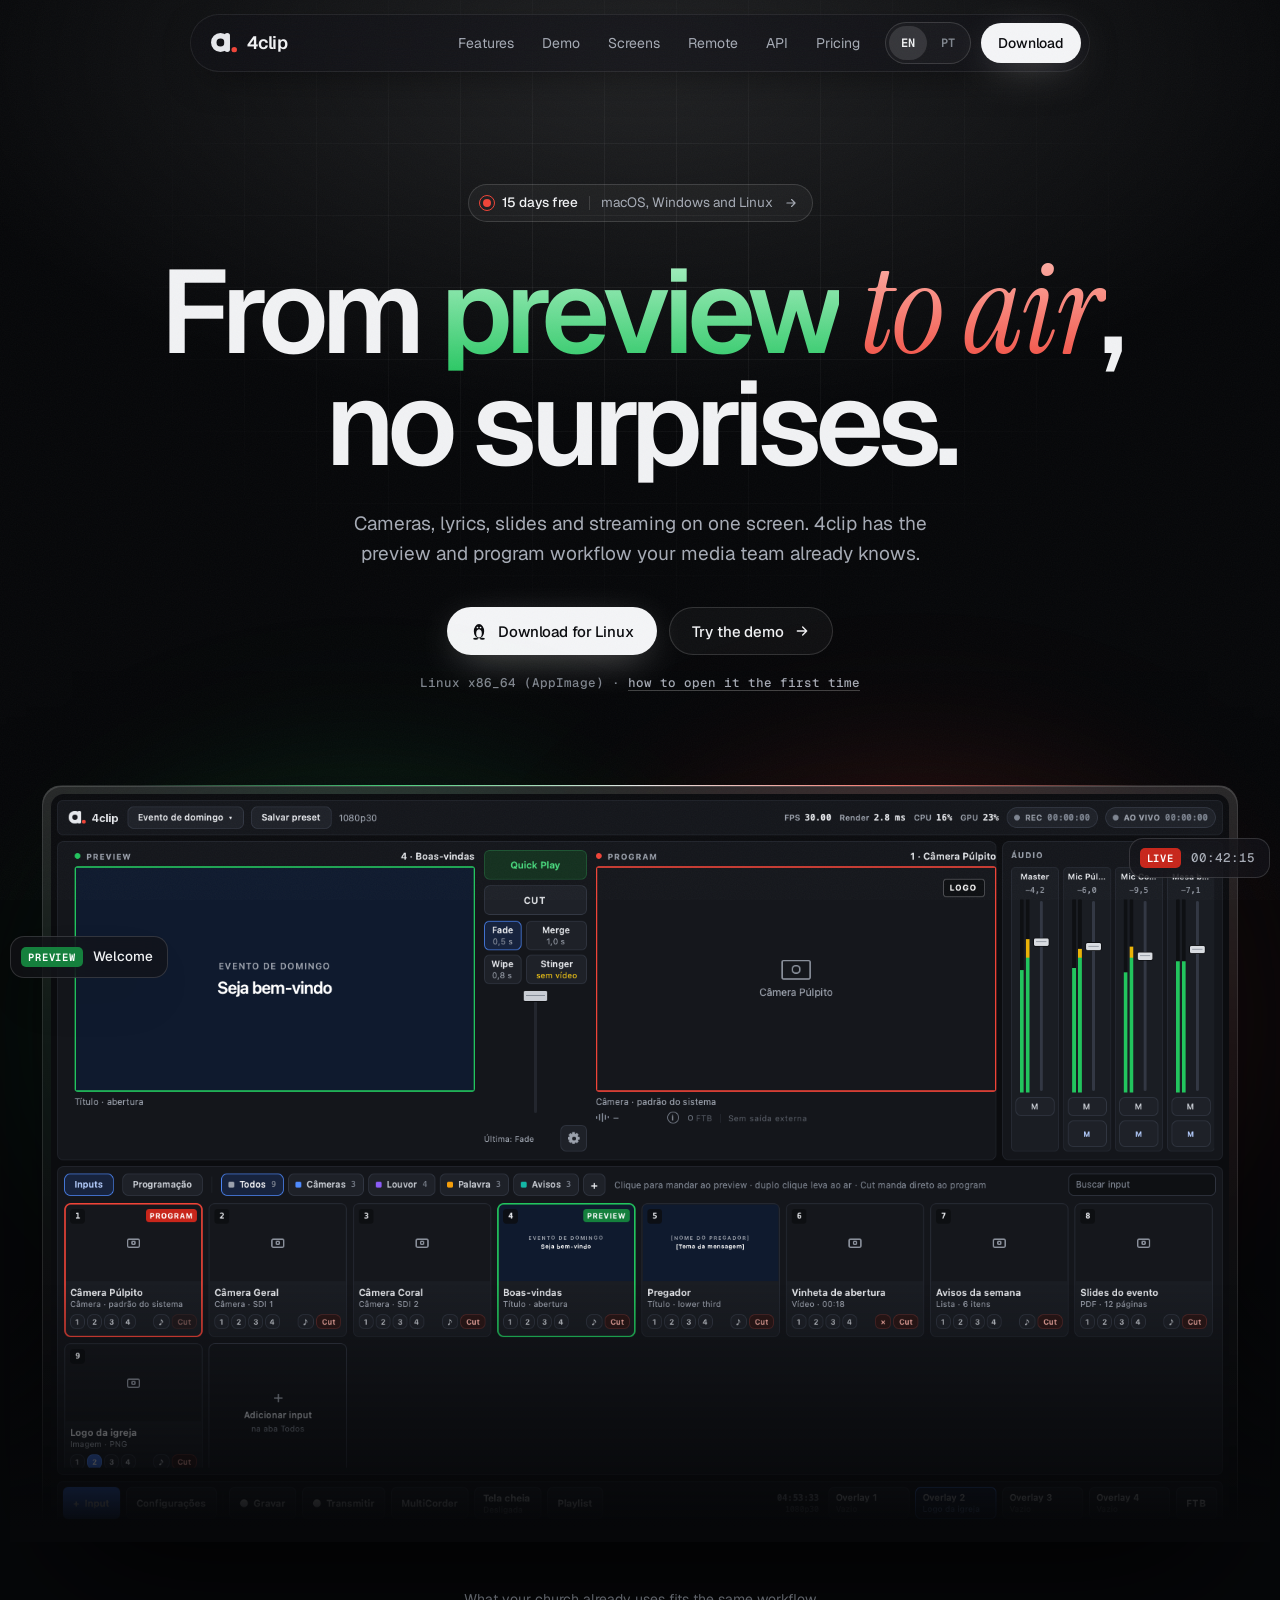
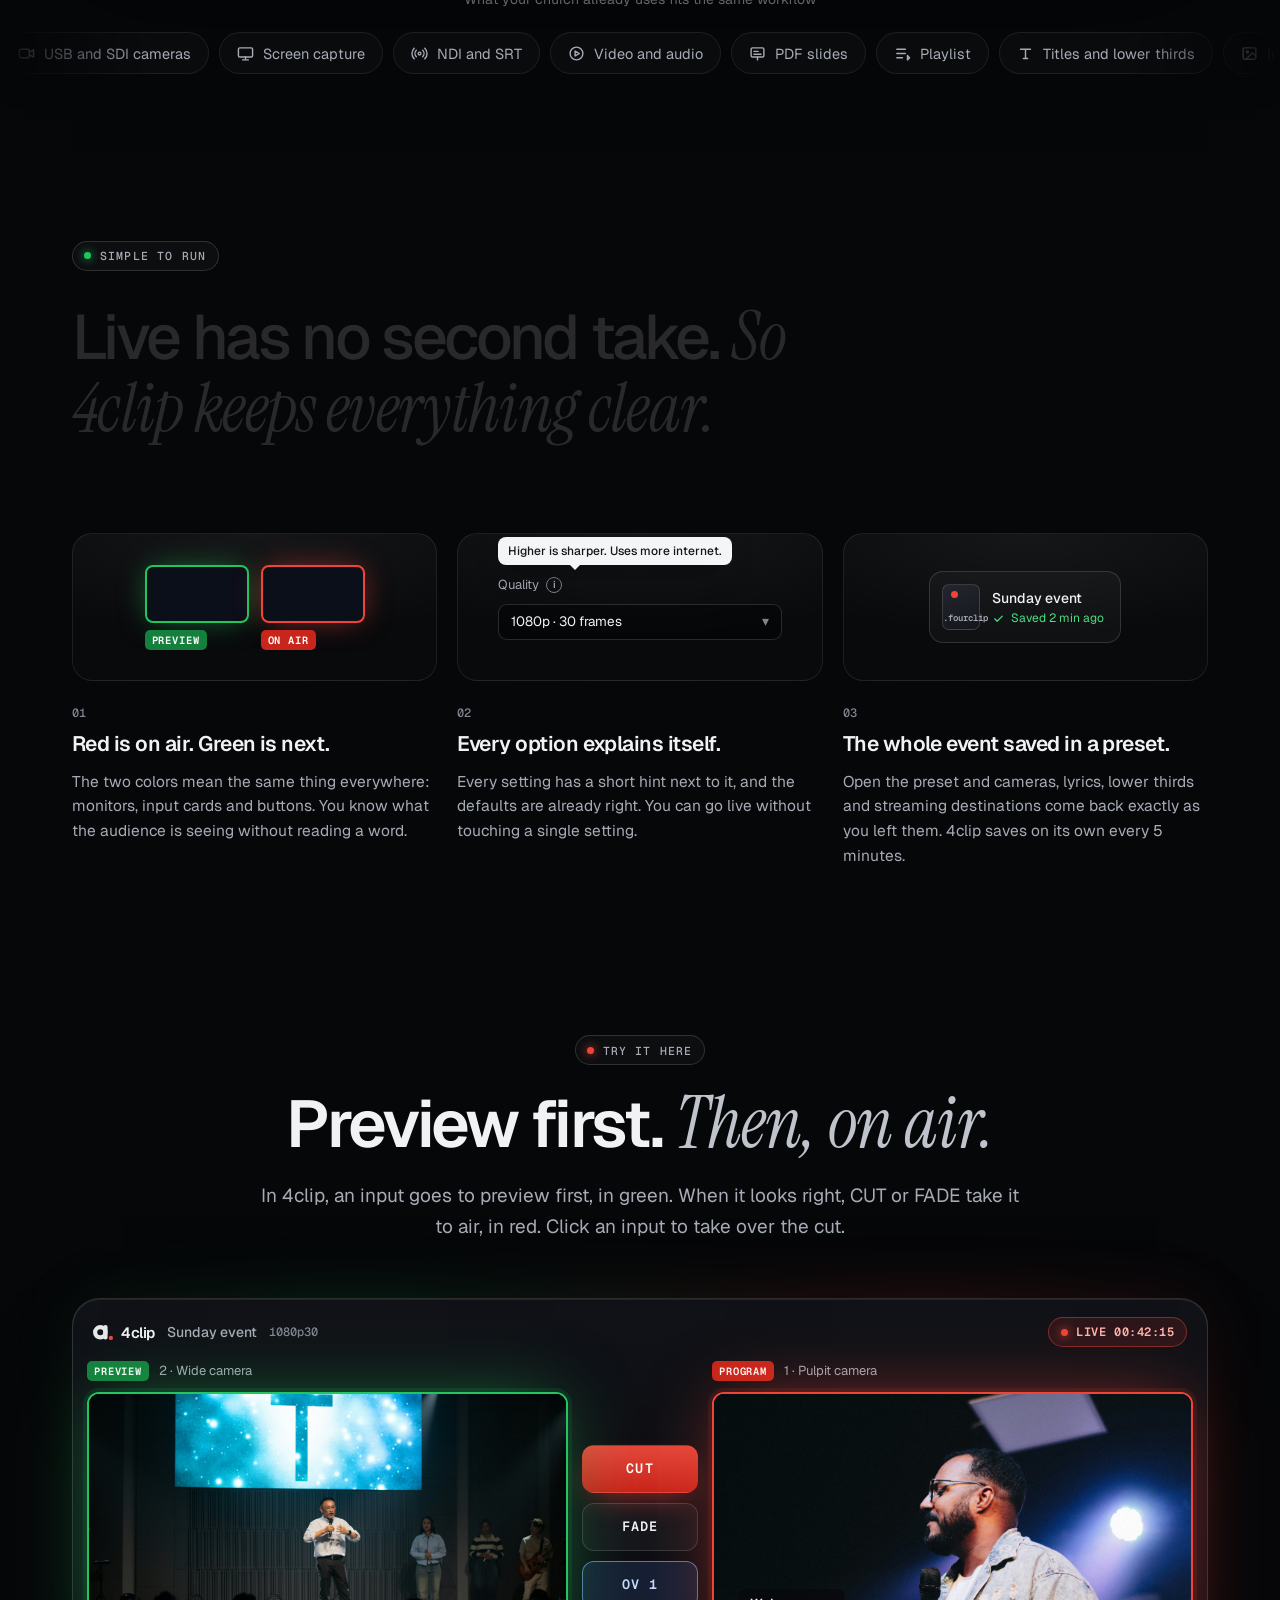
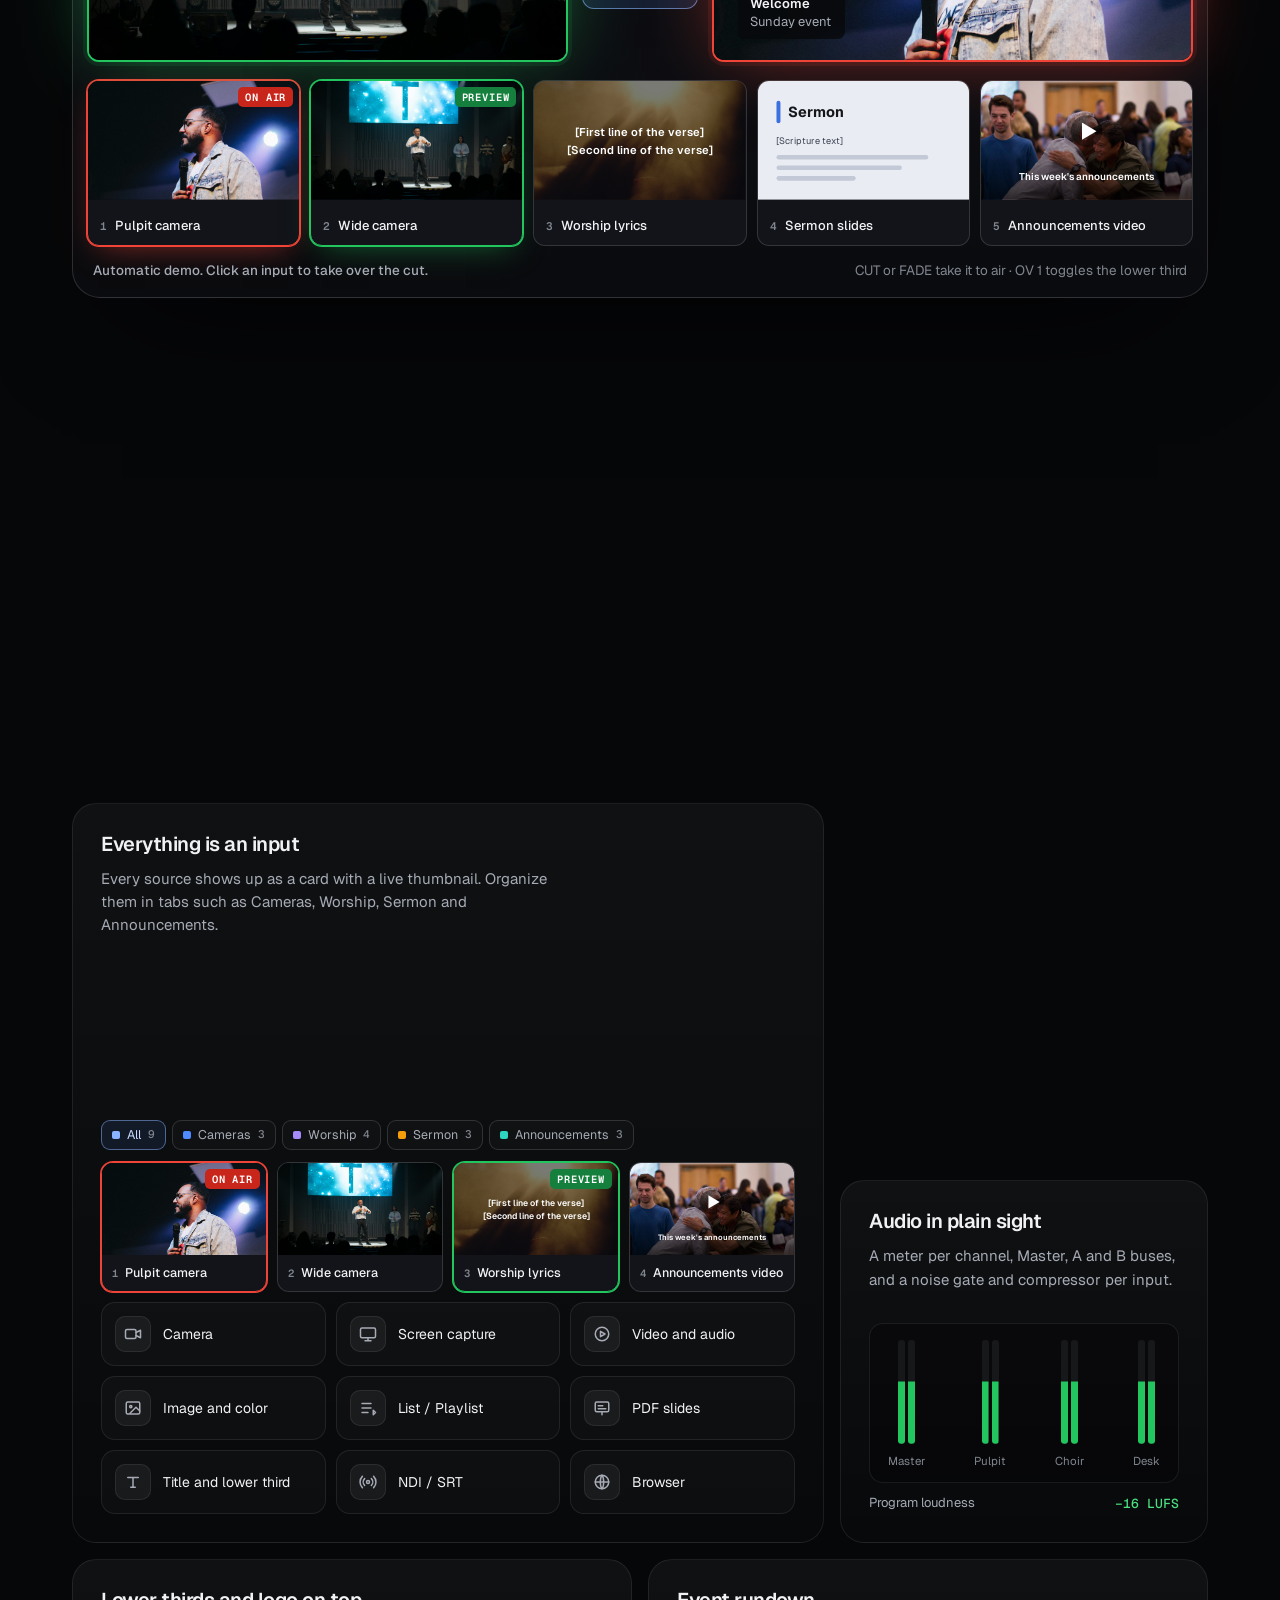
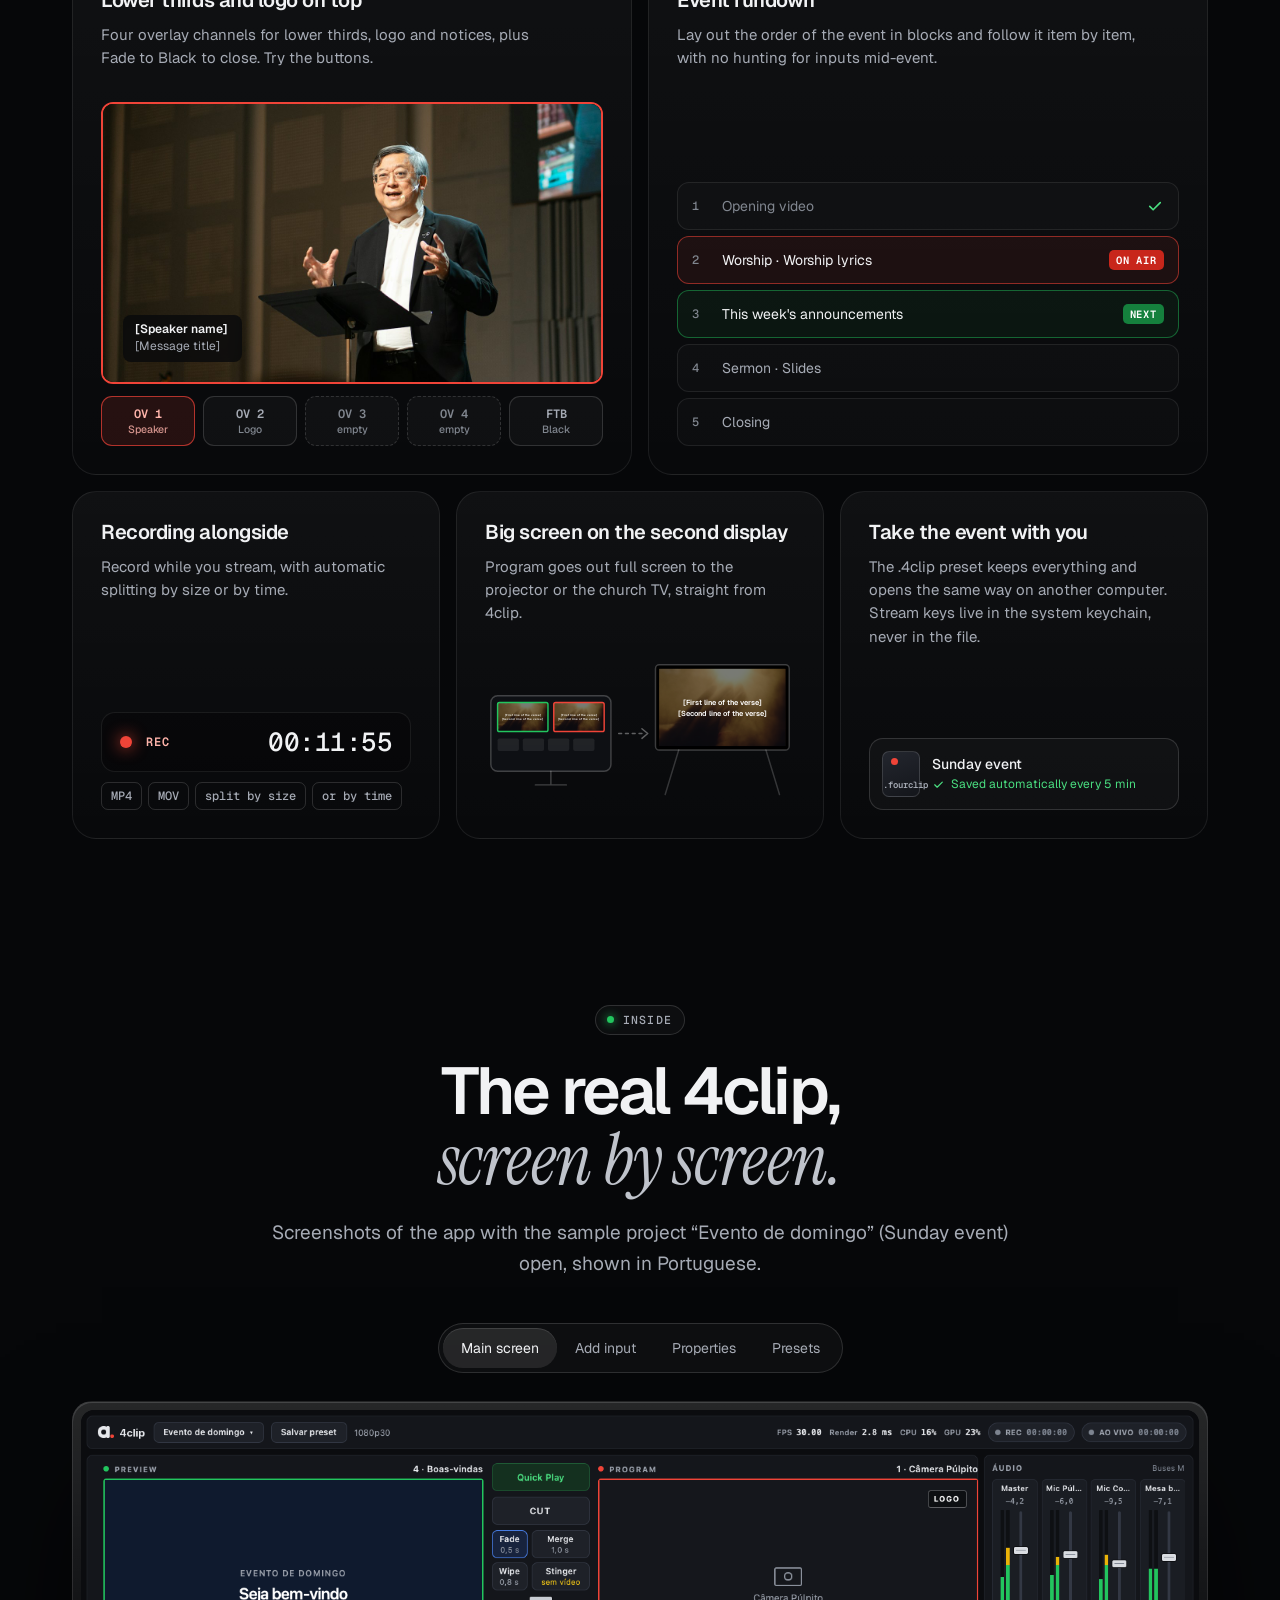
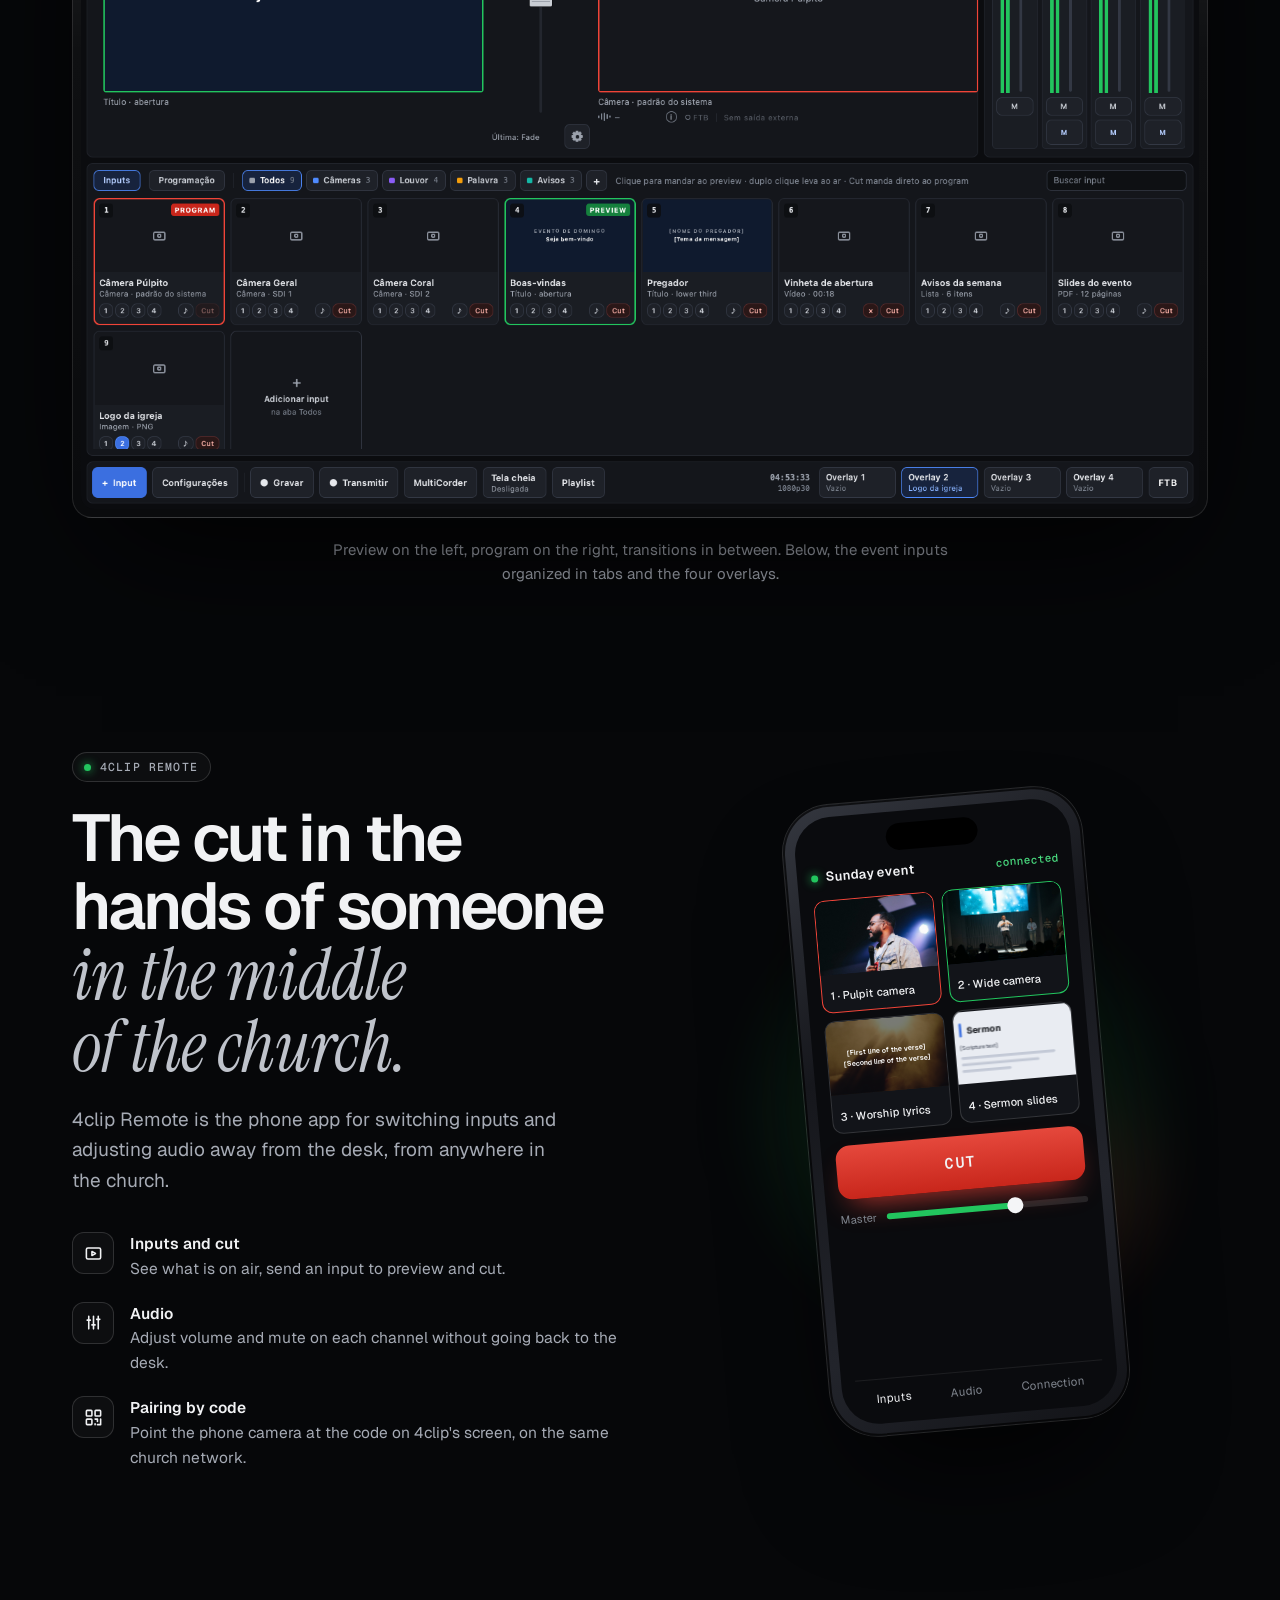
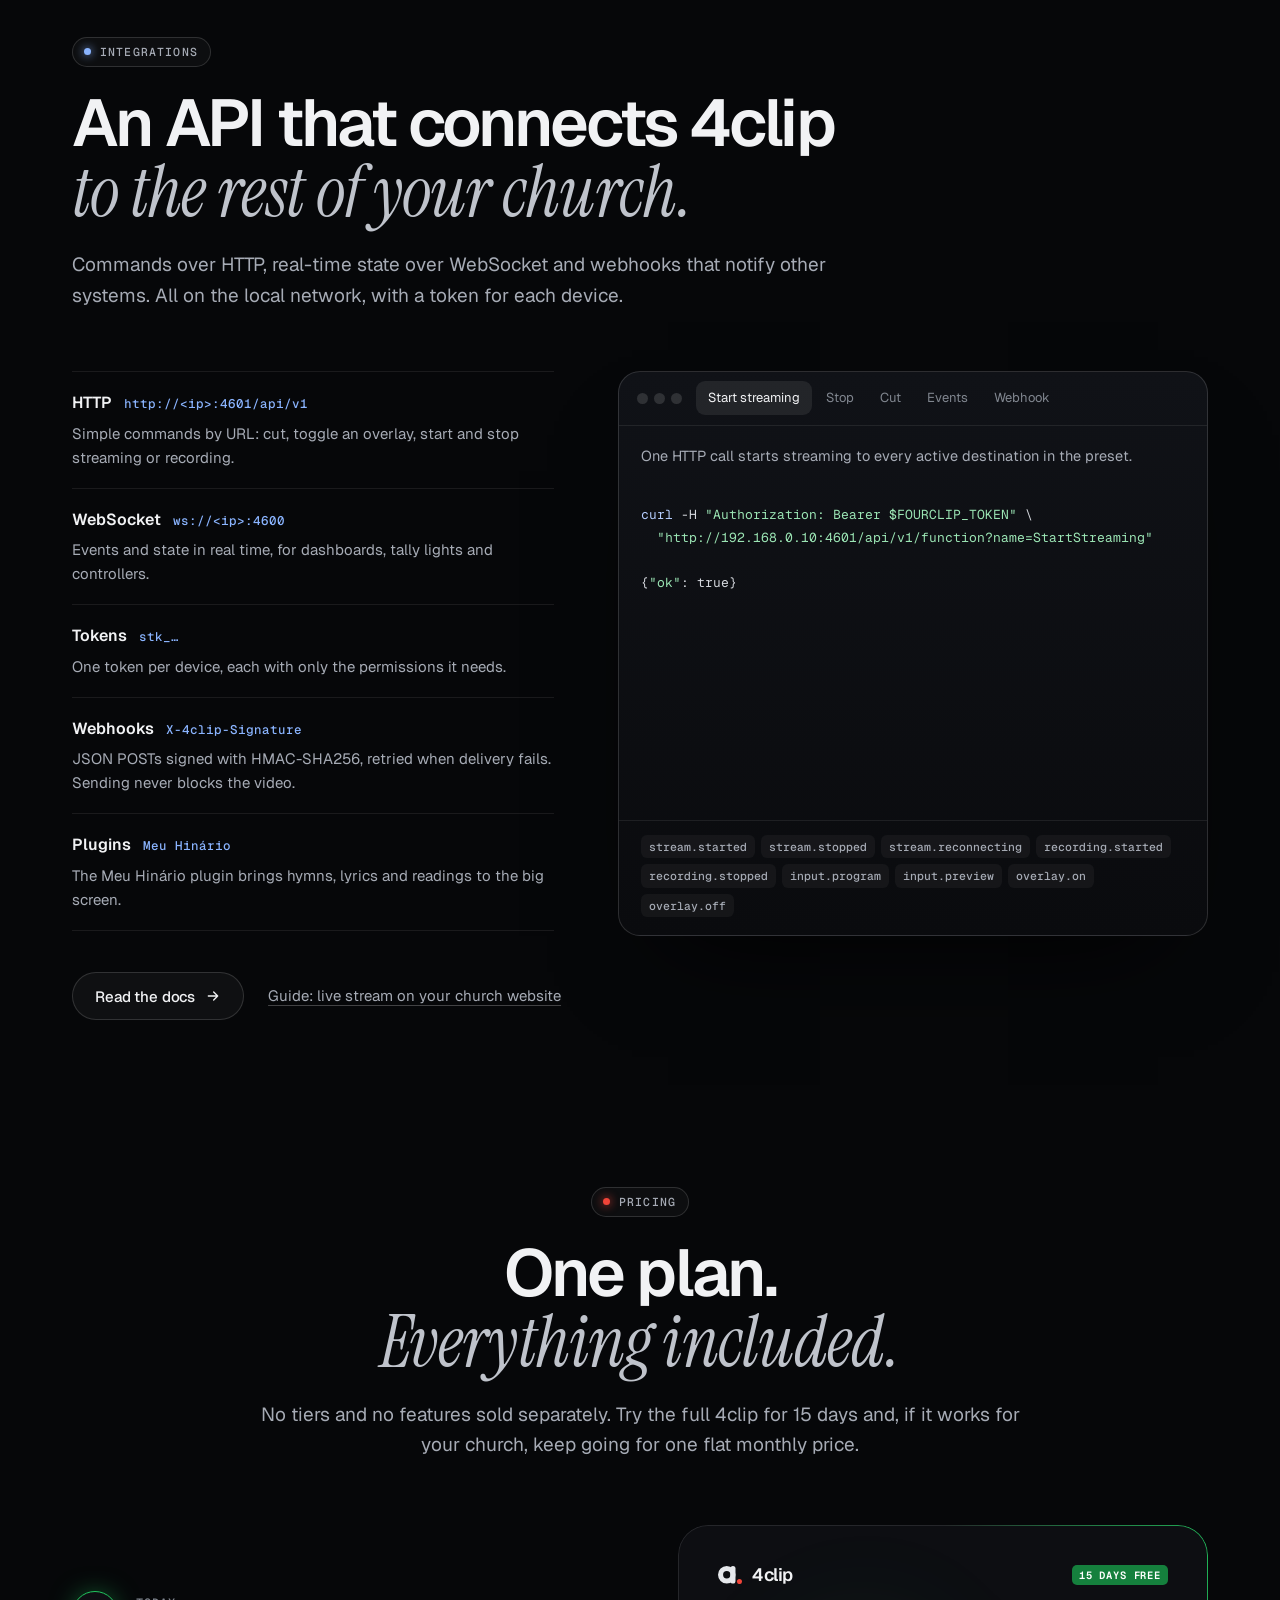
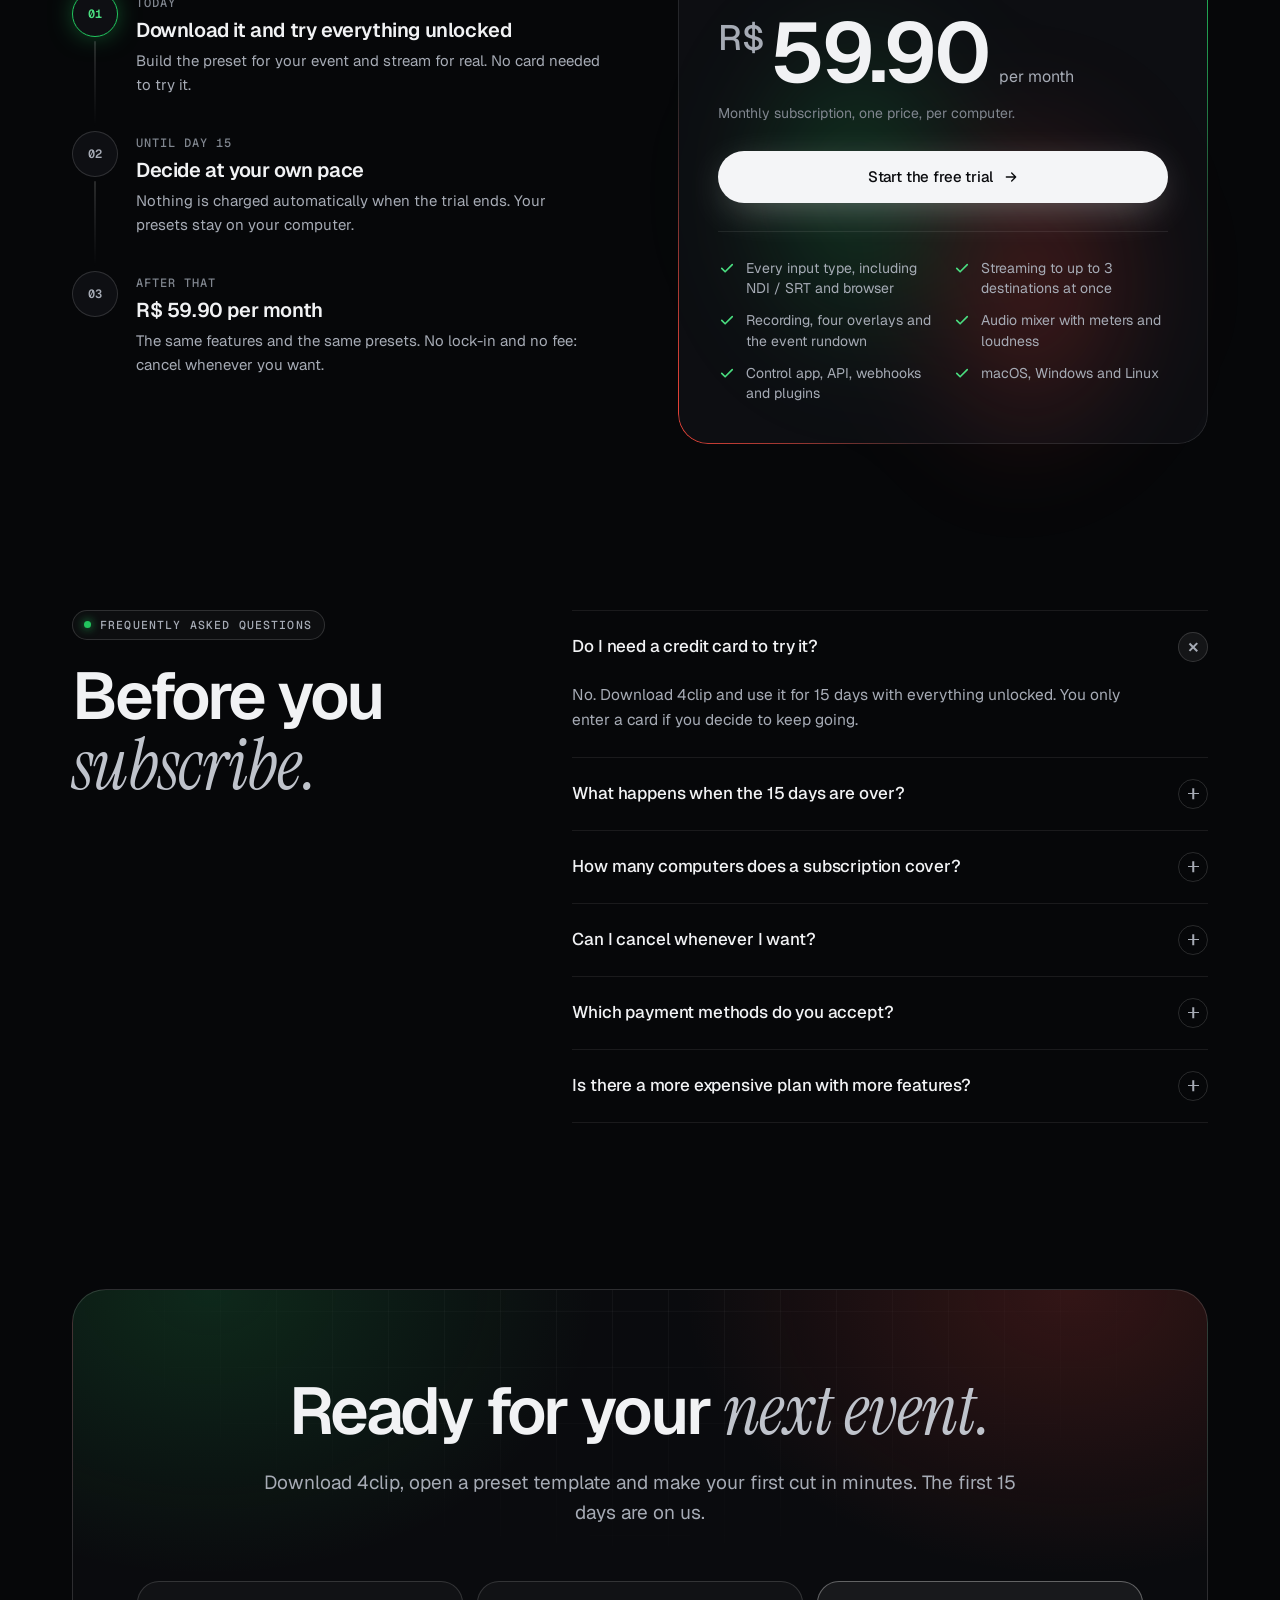
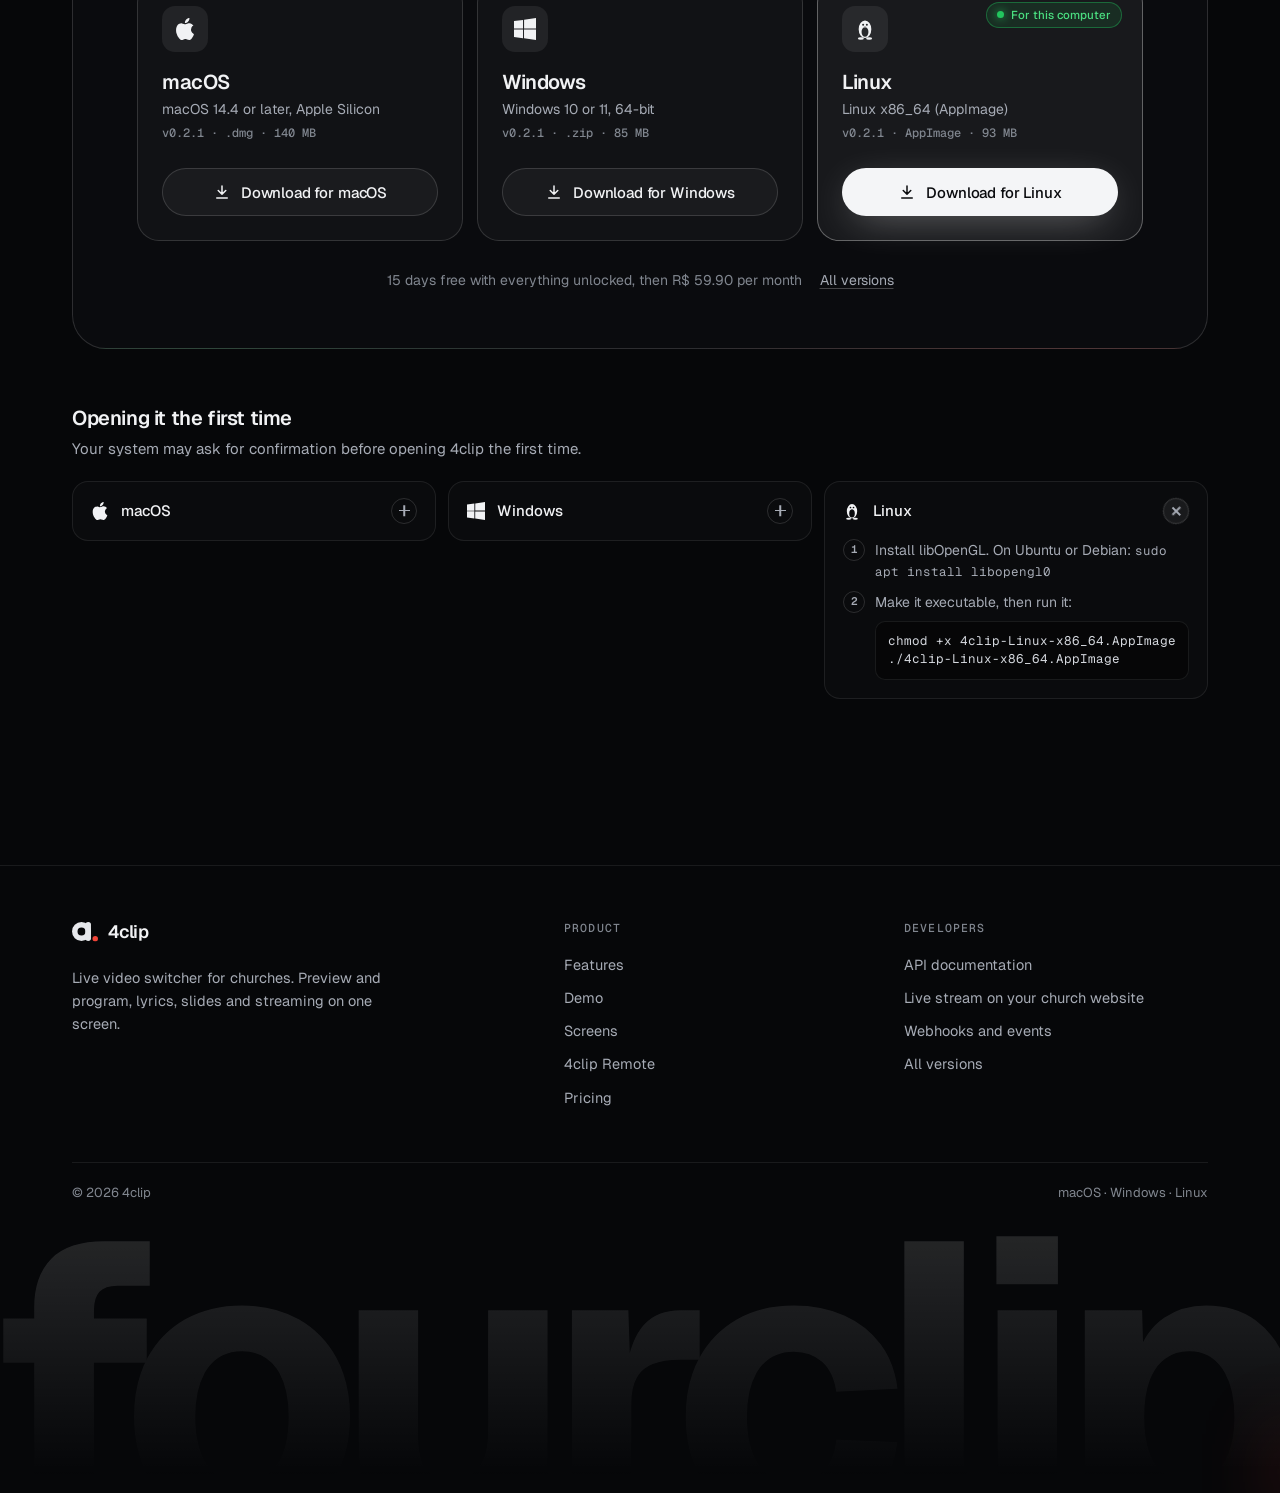
==== commit a3d1a2d1: "Atualiza o site para a versão 0.2.1" ====
--- a/index.html
+++ b/index.html
@@ -1100,7 +1100,7 @@
           <span class="os-ico"><svg aria-hidden="true"><use href="#i-apple"/></svg></span>
           <h3>macOS</h3>
           <p>macOS 14.4 ou mais novo, Apple Silicon</p>
-          <p class="meta" data-no-i18n>v0.2.0 · .dmg · 139 MB</p>
+          <p class="meta" data-no-i18n>v0.2.1 · .dmg · 140 MB</p>
           <span class="spacer"></span>
           <a class="btn btn-ghost" href="https://github.com/4clip/downloads/releases/latest/download/4clip-macOS-arm64.dmg" download><svg aria-hidden="true"><use href="#i-download"/></svg>Baixar para macOS</a>
         </div>
@@ -1109,7 +1109,7 @@
           <span class="os-ico"><svg aria-hidden="true"><use href="#i-windows"/></svg></span>
           <h3>Windows</h3>
           <p>Windows 10 ou 11, 64 bits</p>
-          <p class="meta" data-no-i18n>v0.2.0 · .zip · 85 MB</p>
+          <p class="meta" data-no-i18n>v0.2.1 · .zip · 85 MB</p>
           <span class="spacer"></span>
           <a class="btn btn-ghost" href="https://github.com/4clip/downloads/releases/latest/download/4clip-Windows-x64.zip" download><svg aria-hidden="true"><use href="#i-download"/></svg>Baixar para Windows</a>
         </div>
@@ -1118,7 +1118,7 @@
           <span class="os-ico"><svg aria-hidden="true"><use href="#i-linux"/></svg></span>
           <h3>Linux</h3>
           <p>Linux x86_64 (AppImage)</p>
-          <p class="meta" data-no-i18n>v0.2.0 · AppImage · 93 MB</p>
+          <p class="meta" data-no-i18n>v0.2.1 · AppImage · 93 MB</p>
           <span class="spacer"></span>
           <a class="btn btn-ghost" href="https://github.com/4clip/downloads/releases/latest/download/4clip-Linux-x86_64.AppImage" download><svg aria-hidden="true"><use href="#i-download"/></svg>Baixar para Linux</a>
         </div>
